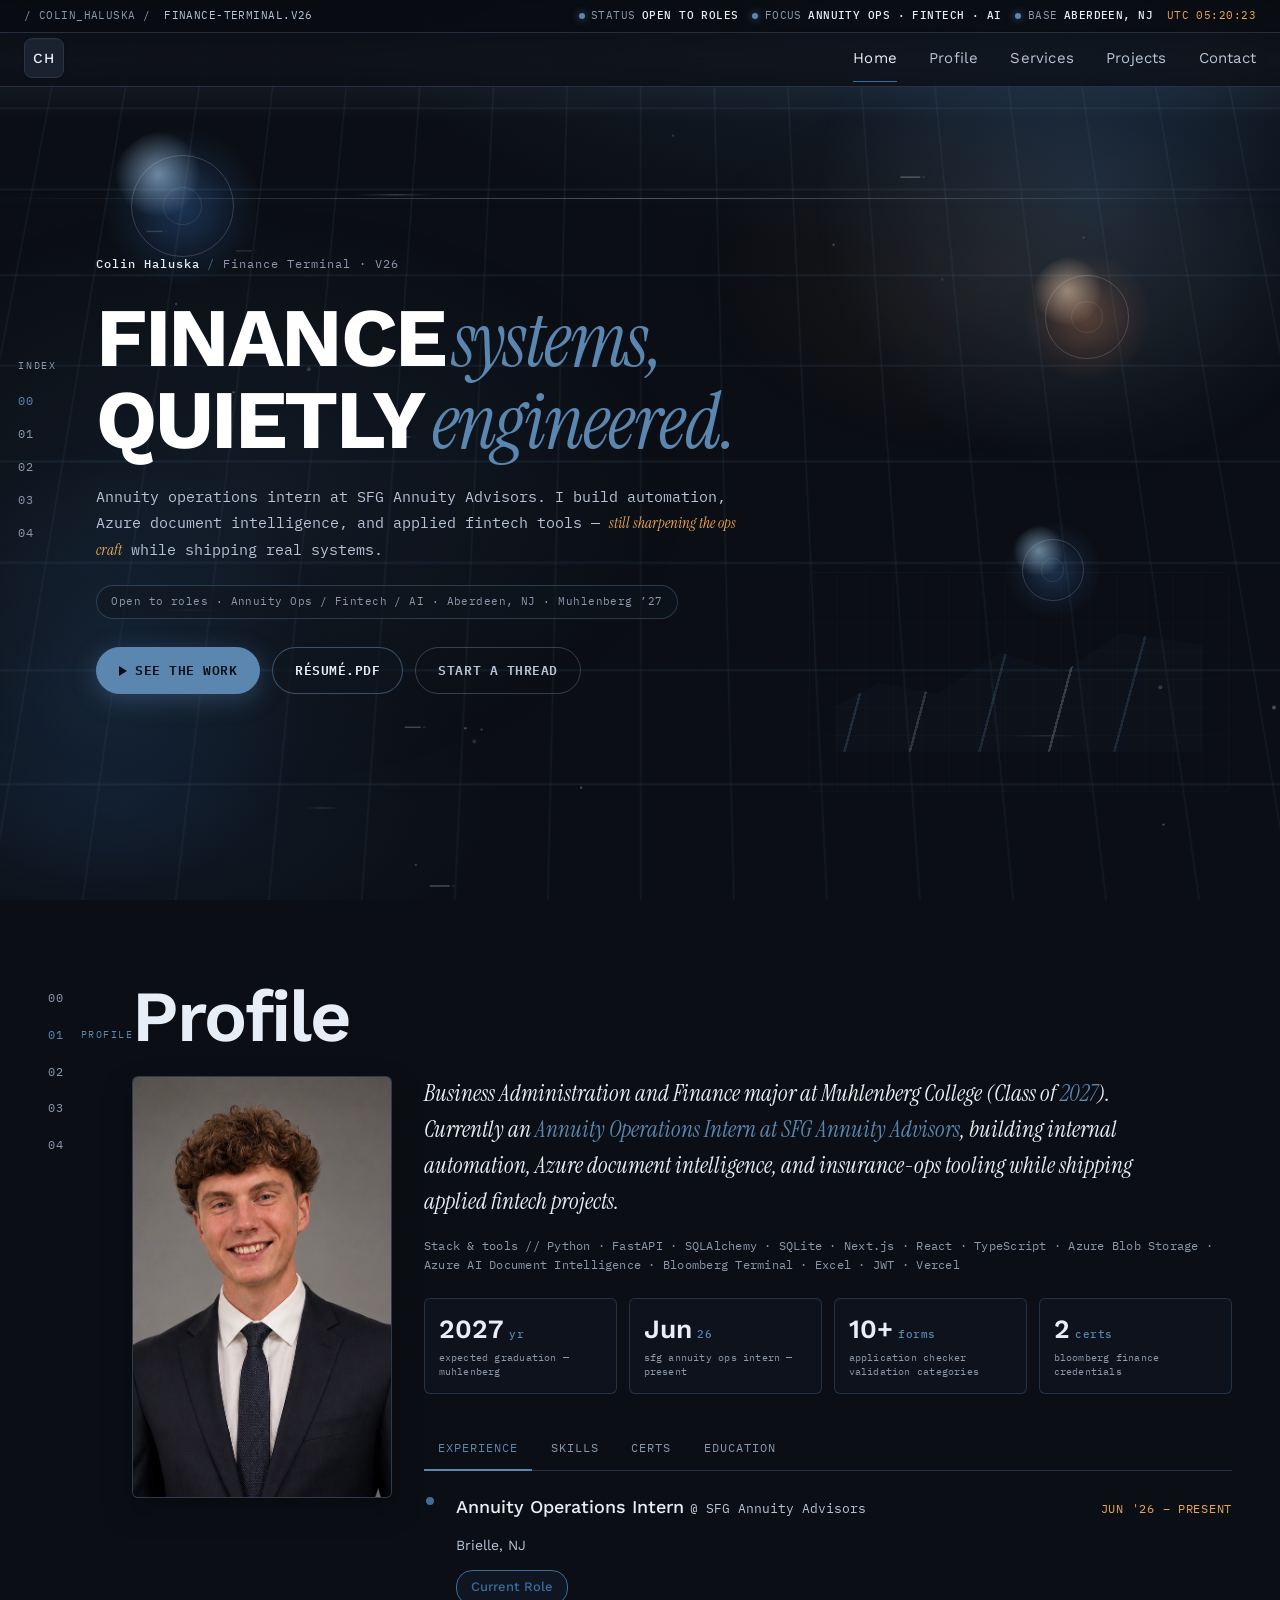
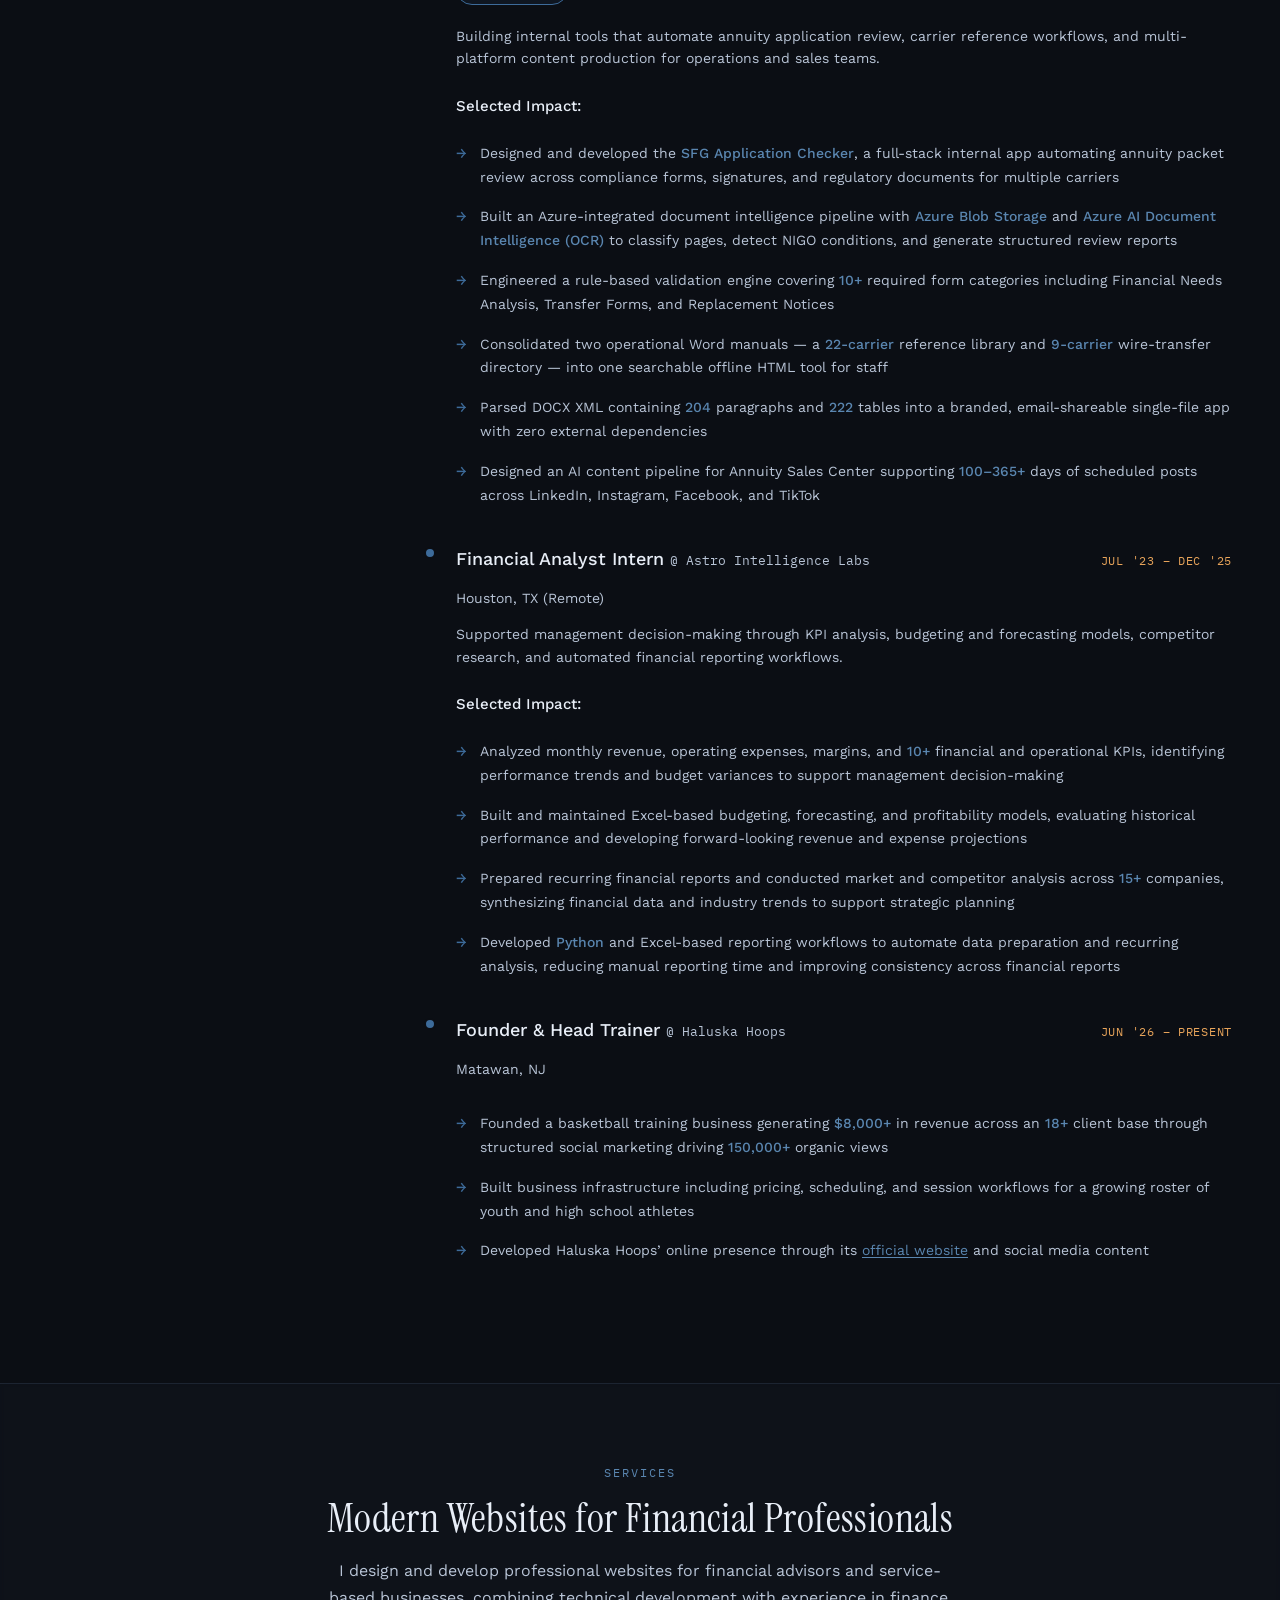
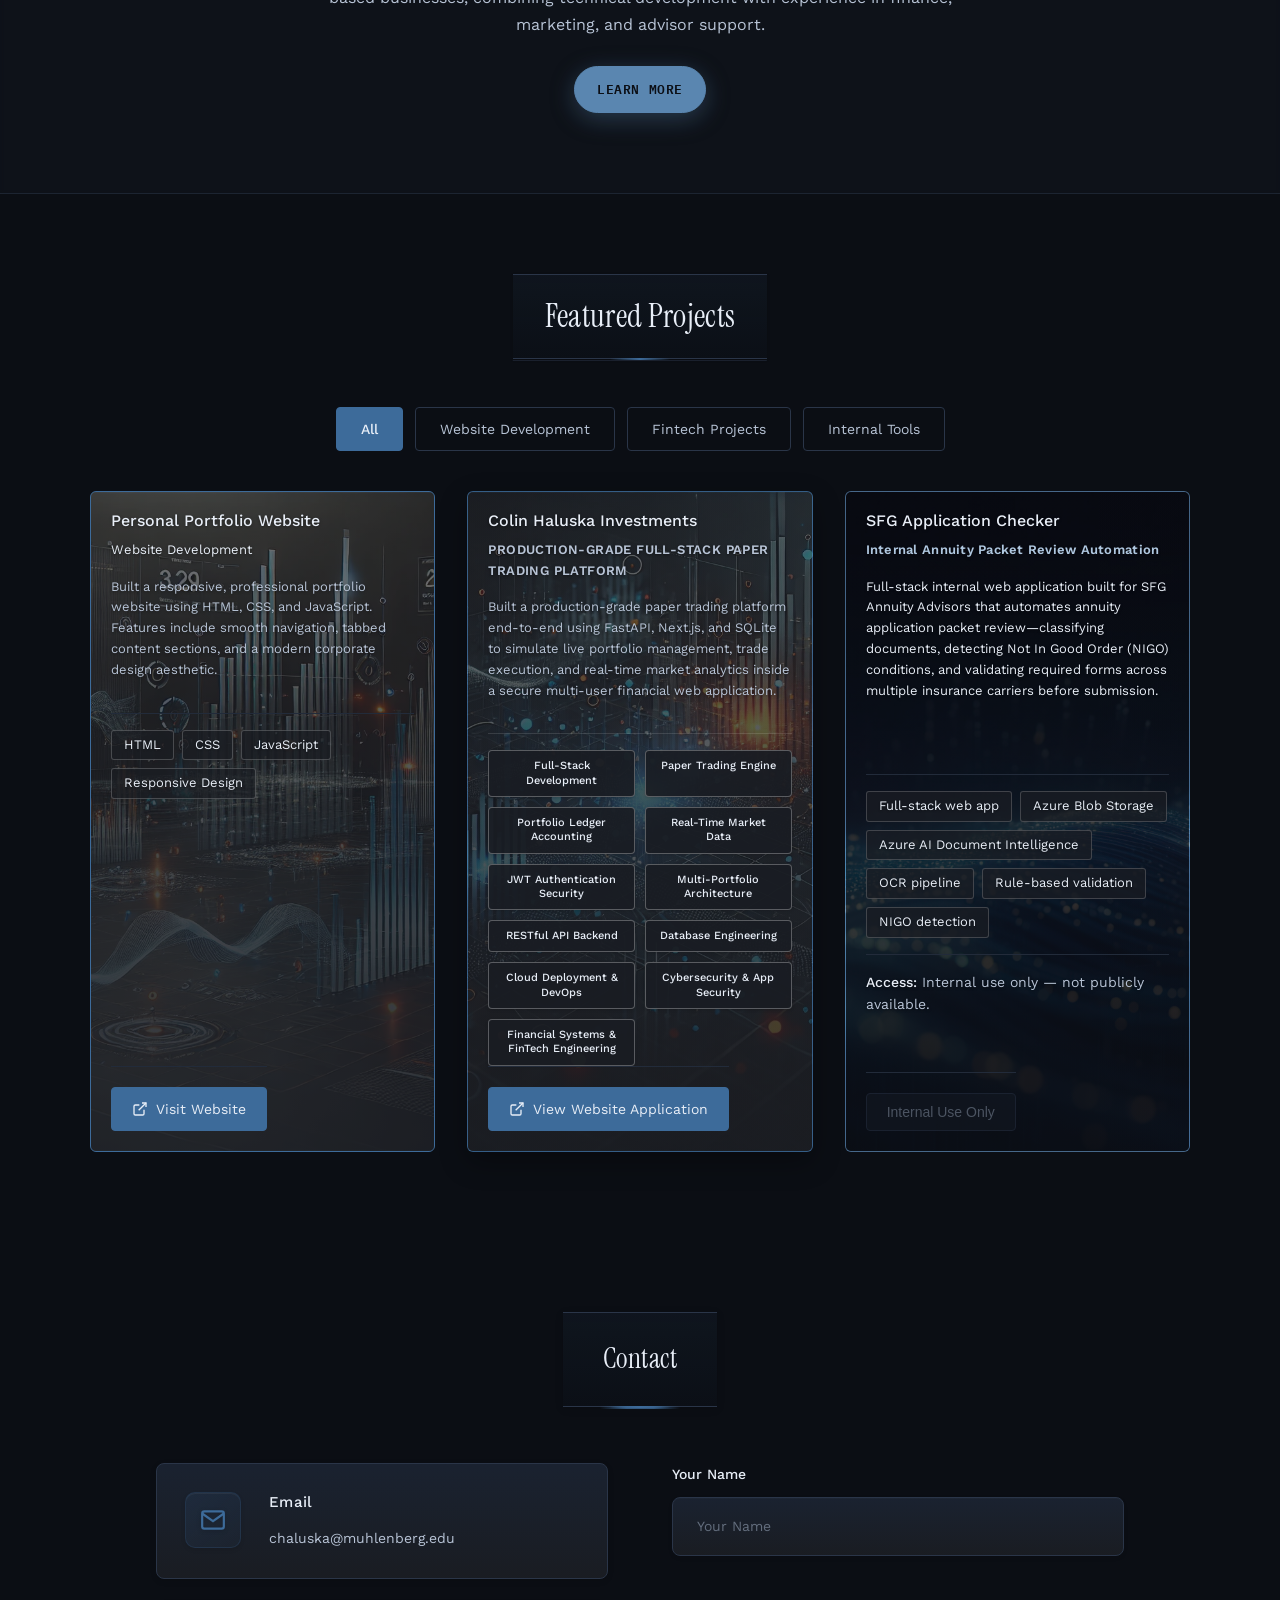
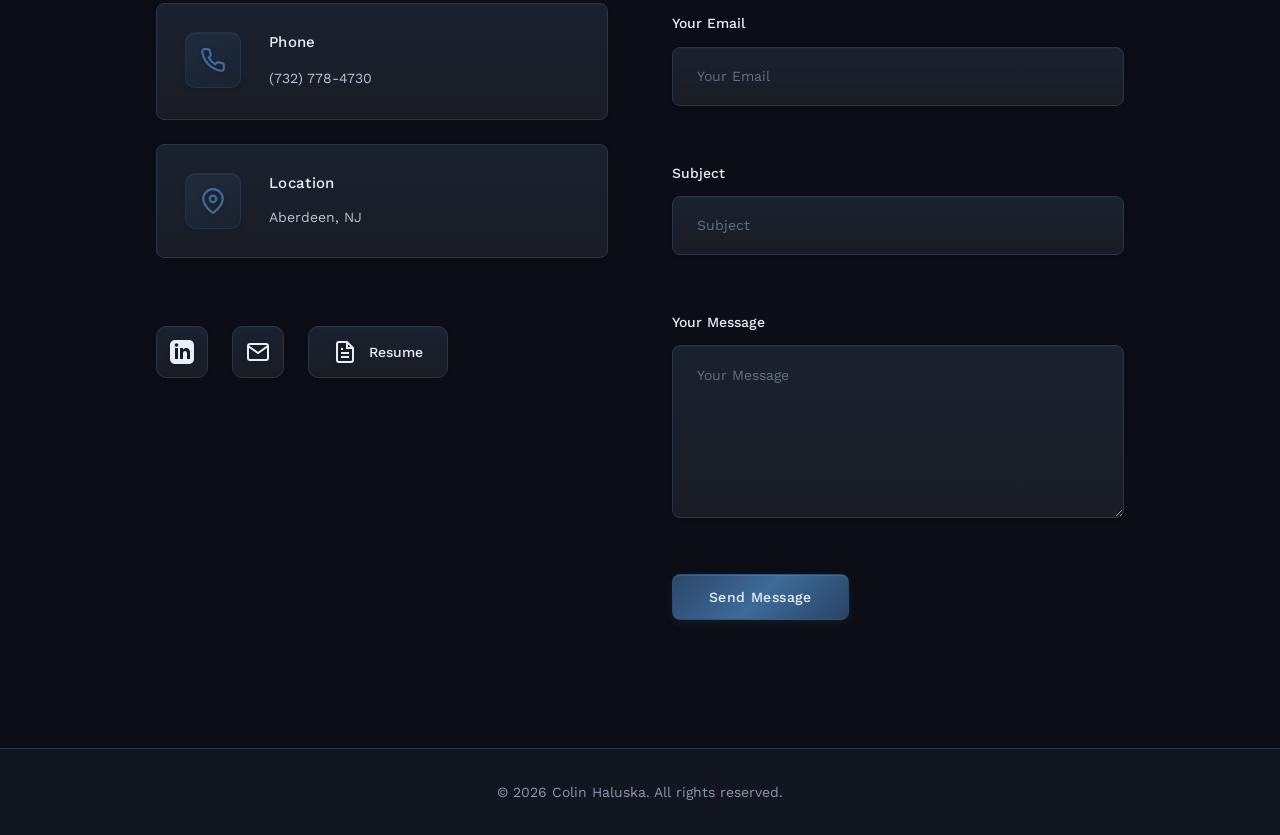
==== index.html @ e0e667fc "Improve services page performance while keeping the terminal aesthetic. Remove benefits autoplay, cu" ====
<!DOCTYPE html>
<html lang="en">
<head>
    <meta charset="UTF-8">
    <meta name="viewport" content="width=device-width, initial-scale=1.0">
    <title>Colin | Finance & Business Professional</title>
    <link rel="icon" type="image/svg+xml" href="favicon.svg">
    <link rel="alternate icon" href="favicon.ico">
    <link rel="stylesheet" href="styles.css">
    <link rel="preconnect" href="https://fonts.googleapis.com">
    <link rel="preconnect" href="https://fonts.gstatic.com" crossorigin>
    <link href="https://fonts.googleapis.com/css2?family=IBM+Plex+Mono:wght@400;500;600&family=Instrument+Serif:ital@0;1&family=Work+Sans:wght@300;400;500;600;700&display=swap" rel="stylesheet">
</head>
<body>
    <!-- Skip to main content link for accessibility -->
    <a href="#home" class="skip-link">Skip to main content</a>

    <!-- Ambient finance-terminal background -->
    <div id="ambient-bg" class="ambient-bg" aria-hidden="true">
        <div class="ambient-grid"></div>
        <div class="ambient-glow ambient-glow-a"></div>
        <div class="ambient-glow ambient-glow-b"></div>
        <div class="ambient-glow ambient-glow-c"></div>
        <div class="ambient-orb ambient-orb-blue-1"></div>
        <div class="ambient-orb ambient-orb-blue-2"></div>
        <div class="ambient-orb ambient-orb-blue-3"></div>
        <div class="ambient-orb ambient-orb-orange-1"></div>
        <div class="ambient-orb ambient-orb-orange-2"></div>
        <div class="ambient-orb ambient-orb-orange-3"></div>
        <div class="ambient-scan"></div>
        <div class="ambient-stream ambient-stream-1"></div>
        <div class="ambient-stream ambient-stream-2"></div>
        <div class="ambient-stream ambient-stream-3"></div>
        <div class="ambient-chart"></div>
        <canvas id="ambient-canvas" class="ambient-canvas"></canvas>
    </div>

    <!-- System status bar -->
    <div class="status-bar" aria-label="Profile status">
        <div class="status-bar-inner">
            <div class="status-left">
                <span>/ COLIN_HALUSKA /</span>
                <span class="status-muted">FINANCE-TERMINAL.V26</span>
            </div>
            <div class="status-right">
                <span class="status-item"><i class="status-dot"></i>STATUS <strong>OPEN TO ROLES</strong></span>
                <span class="status-item"><i class="status-dot"></i>FOCUS <strong>ANNUITY OPS · FINTECH · AI</strong></span>
                <span class="status-item"><i class="status-dot"></i>BASE <strong>ABERDEEN, NJ</strong></span>
                <span class="status-item status-clock" id="status-clock">UTC --:--:--</span>
            </div>
        </div>
    </div>

    <!-- Navigation -->
    <nav class="navbar" id="navbar" role="navigation" aria-label="Main navigation">
        <div class="nav-container">
            <div class="nav-logo">
                <a href="#home" class="logo-link" aria-label="Colin Haluska - Home">
                    <div class="logo-square">
                        <span class="logo-monogram">CH</span>
                    </div>
                </a>
            </div>
            <ul class="nav-menu" id="nav-menu" role="menubar">
                <li class="nav-item" role="none">
                    <a href="#home" class="nav-link" role="menuitem">Home</a>
                </li>
                <li class="nav-item" role="none">
                    <a href="#about" class="nav-link" role="menuitem">Profile</a>
                </li>
                <li class="nav-item" role="none">
                    <a href="services/" class="nav-link" role="menuitem">Services</a>
                </li>
                <li class="nav-item" role="none">
                    <a href="#projects" class="nav-link" role="menuitem">Projects</a>
                </li>
                <li class="nav-item" role="none">
                    <a href="#contact" class="nav-link" role="menuitem">Contact</a>
                </li>
            </ul>
            <button class="nav-toggle" id="nav-toggle" aria-label="Toggle navigation menu" aria-expanded="false" aria-controls="nav-menu">
                <span class="bar"></span>
                <span class="bar"></span>
                <span class="bar"></span>
            </button>
        </div>
    </nav>

    <!-- Hero Section -->
    <section id="home" class="hero">
        <aside class="hero-rail" aria-label="Page index">
            <span class="hero-rail-label">INDEX</span>
            <a href="#home" class="hero-rail-item active"><span>00</span></a>
            <a href="#about" class="hero-rail-item"><span>01</span></a>
            <a href="#services" class="hero-rail-item"><span>02</span></a>
            <a href="#projects" class="hero-rail-item"><span>03</span></a>
            <a href="#contact" class="hero-rail-item"><span>04</span></a>
        </aside>

        <div class="hero-container">
            <div class="hero-content hero-intro">
                <p class="hero-kicker">
                    <span class="hero-kicker-name">Colin Haluska</span>
                    <span class="hero-kicker-sep">/</span>
                    <span>Finance Terminal · V26</span>
                </p>

                <h1 class="hero-headline">
                    <span class="hero-line"><span class="hero-strong">FINANCE</span> <em>systems,</em></span>
                    <span class="hero-line"><span class="hero-strong">QUIETLY</span> <em>engineered.</em></span>
                </h1>

                <p class="hero-bio">
                    Annuity operations intern at SFG Annuity Advisors. I build automation, Azure document intelligence, and applied fintech tools —
                    <em>still sharpening the ops craft</em> while shipping real systems.
                </p>

                <p class="hero-pill">
                    Open to roles · Annuity Ops / Fintech / AI · Aberdeen, NJ · Muhlenberg ’27
                </p>

                <div class="hero-buttons">
                    <a href="#projects" class="cta-button cta-primary">
                        <span class="cta-play" aria-hidden="true"></span>
                        See the Work
                    </a>
                    <a href="assets/Colin-Haluska-Resume-August-2026.pdf" target="_blank" rel="noopener noreferrer" class="cta-button cta-secondary">Résumé.pdf</a>
                    <a href="#contact" class="cta-button cta-ghost">Start a Thread</a>
                </div>
            </div>
        </div>
    </section>

    <!-- Profile / About Section -->
    <section id="about" class="section profile-section">
        <div class="container profile-shell">
            <aside class="profile-rail" aria-label="Section index">
                <a href="#home" class="rail-item" data-rail="00"><span>00</span></a>
                <a href="#about" class="rail-item active" data-rail="01"><span>01</span><em>PROFILE</em></a>
                <a href="#services" class="rail-item" data-rail="02"><span>02</span></a>
                <a href="#projects" class="rail-item" data-rail="03"><span>03</span></a>
                <a href="#contact" class="rail-item" data-rail="04"><span>04</span></a>
            </aside>

            <div class="profile-main">
                <header class="profile-header">
                    <h2 class="profile-title">Profile</h2>
                </header>

                <div class="profile-layout">
                    <div class="profile-media">
                        <figure class="profile-portrait">
                            <img src="assets/profile-headshot.png" alt="Colin Haluska professional headshot">
                        </figure>
                    </div>

                    <div class="profile-body">
                        <p class="profile-lede">
                            Business Administration and Finance major at Muhlenberg College (Class of <span class="accent">2027</span>). Currently an <span class="accent">Annuity Operations Intern at SFG Annuity Advisors</span>, building internal automation, Azure document intelligence, and insurance-ops tooling while shipping applied fintech projects.
                        </p>
                        <p class="profile-tech">
                            Stack &amp; tools // Python · FastAPI · SQLAlchemy · SQLite · Next.js · React · TypeScript · Azure Blob Storage · Azure AI Document Intelligence · Bloomberg Terminal · Excel · JWT · Vercel
                        </p>

                        <div class="profile-stats" aria-label="Key profile metrics">
                            <div class="stat-card">
                                <div class="stat-value">2027<span class="stat-unit">yr</span></div>
                                <div class="stat-label">expected graduation — muhlenberg</div>
                            </div>
                            <div class="stat-card">
                                <div class="stat-value">Jun<span class="stat-unit">26</span></div>
                                <div class="stat-label">sfg annuity ops intern — present</div>
                            </div>
                            <div class="stat-card">
                                <div class="stat-value">10+<span class="stat-unit">forms</span></div>
                                <div class="stat-label">application checker validation categories</div>
                            </div>
                            <div class="stat-card">
                                <div class="stat-value">2<span class="stat-unit">certs</span></div>
                                <div class="stat-label">bloomberg finance credentials</div>
                            </div>
                        </div>

                        <div class="about-tabs profile-tabs">
                            <div class="tab-buttons" role="tablist" aria-label="Profile detail tabs">
                                <button class="tab-button active" data-tab="experience" role="tab" aria-selected="true" aria-controls="tab-experience" id="tab-button-experience">Experience</button>
                                <button class="tab-button" data-tab="skills" role="tab" aria-selected="false" aria-controls="tab-skills" id="tab-button-skills">Skills</button>
                                <button class="tab-button" data-tab="certifications" role="tab" aria-selected="false" aria-controls="tab-certifications" id="tab-button-certifications">Certs</button>
                                <button class="tab-button" data-tab="education" role="tab" aria-selected="false" aria-controls="tab-education" id="tab-button-education">Education</button>
                            </div>
                            <div class="tab-content">
                                <div class="tab-pane active" id="tab-experience" role="tabpanel" aria-labelledby="tab-button-experience">
                                    <div class="experience-timeline">
                                        <div class="experience-item">
                                            <div class="experience-marker">
                                                <div class="experience-circle"></div>
                                                <div class="experience-line"></div>
                                            </div>
                                            <div class="experience-content">
                                                <div class="experience-heading-row">
                                                    <h3 class="experience-title">Annuity Operations Intern <span class="experience-at">@ SFG Annuity Advisors</span></h3>
                                                    <span class="experience-when">JUN '26 – PRESENT</span>
                                                </div>
                                                <p class="experience-company">Brielle, NJ</p>
                                                <div class="experience-date-badge">Current Role</div>
                                                <p class="experience-description">
                                                    Building internal tools that automate annuity application review, carrier reference workflows, and multi-platform content production for operations and sales teams.
                                                </p>
                                                <div class="experience-role-focus">
                                                    <h4>Selected Impact:</h4>
                                                    <ul class="experience-list">
                                                        <li>Designed and developed the <span class="accent">SFG Application Checker</span>, a full-stack internal app automating annuity packet review across compliance forms, signatures, and regulatory documents for multiple carriers</li>
                                                        <li>Built an Azure-integrated document intelligence pipeline with <span class="accent">Azure Blob Storage</span> and <span class="accent">Azure AI Document Intelligence (OCR)</span> to classify pages, detect NIGO conditions, and generate structured review reports</li>
                                                        <li>Engineered a rule-based validation engine covering <span class="accent">10+</span> required form categories including Financial Needs Analysis, Transfer Forms, and Replacement Notices</li>
                                                        <li>Consolidated two operational Word manuals — a <span class="accent">22-carrier</span> reference library and <span class="accent">9-carrier</span> wire-transfer directory — into one searchable offline HTML tool for staff</li>
                                                        <li>Parsed DOCX XML containing <span class="accent">204</span> paragraphs and <span class="accent">222</span> tables into a branded, email-shareable single-file app with zero external dependencies</li>
                                                        <li>Designed an AI content pipeline for Annuity Sales Center supporting <span class="accent">100–365+</span> days of scheduled posts across LinkedIn, Instagram, Facebook, and TikTok</li>
                                                    </ul>
                                                </div>
                                            </div>
                                        </div>

                                        <div class="experience-item">
                                            <div class="experience-marker">
                                                <div class="experience-circle"></div>
                                                <div class="experience-line"></div>
                                            </div>
                                            <div class="experience-content">
                                                <div class="experience-heading-row">
                                                    <h3 class="experience-title">Financial Analyst Intern <span class="experience-at">@ Astro Intelligence Labs</span></h3>
                                                    <span class="experience-when">JUL '23 – DEC '25</span>
                                                </div>
                                                <p class="experience-company">Houston, TX (Remote)</p>
                                                <p class="experience-description">
                                                    Supported management decision-making through KPI analysis, budgeting and forecasting models, competitor research, and automated financial reporting workflows.
                                                </p>
                                                <div class="experience-role-focus">
                                                    <h4>Selected Impact:</h4>
                                                    <ul class="experience-list">
                                                        <li>Analyzed monthly revenue, operating expenses, margins, and <span class="accent">10+</span> financial and operational KPIs, identifying performance trends and budget variances to support management decision-making</li>
                                                        <li>Built and maintained Excel-based budgeting, forecasting, and profitability models, evaluating historical performance and developing forward-looking revenue and expense projections</li>
                                                        <li>Prepared recurring financial reports and conducted market and competitor analysis across <span class="accent">15+</span> companies, synthesizing financial data and industry trends to support strategic planning</li>
                                                        <li>Developed <span class="accent">Python</span> and Excel-based reporting workflows to automate data preparation and recurring analysis, reducing manual reporting time and improving consistency across financial reports</li>
                                                    </ul>
                                                </div>
                                            </div>
                                        </div>

                                        <div class="experience-item">
                                            <div class="experience-marker">
                                                <div class="experience-circle"></div>
                                                <div class="experience-line"></div>
                                            </div>
                                            <div class="experience-content">
                                                <div class="experience-heading-row">
                                                    <h3 class="experience-title">Founder &amp; Head Trainer <span class="experience-at">@ Haluska Hoops</span></h3>
                                                    <span class="experience-when">JUN '26 – PRESENT</span>
                                                </div>
                                                <p class="experience-company">Matawan, NJ</p>
                                                <div class="experience-role-focus">
                                                    <ul class="experience-list">
                                                        <li>Founded a basketball training business generating <span class="accent">$8,000+</span> in revenue across an <span class="accent">18+</span> client base through structured social marketing driving <span class="accent">150,000+</span> organic views</li>
                                                        <li>Built business infrastructure including pricing, scheduling, and session workflows for a growing roster of youth and high school athletes</li>
                                                        <li>Developed Haluska Hoops’ online presence through its <a href="https://haluska-hoops.vercel.app/" target="_blank" rel="noopener noreferrer" aria-label="Haluska Hoops official website (opens in a new tab)">official website</a> and social media content</li>
                                                    </ul>
                                                </div>
                                            </div>
                                        </div>
                                    </div>
                                </div>
                                <div class="tab-pane" id="tab-skills" role="tabpanel" aria-labelledby="tab-button-skills">
                                    <div class="skills-grid">
                                        <div class="skill-category">
                                            <h4>Financial</h4>
                                            <p>Bloomberg Terminal, Portfolio Analysis, Equity Research, Financial Markets, Annuity Operations, Insurance Technology</p>
                                        </div>
                                        <div class="skill-category">
                                            <h4>Technical</h4>
                                            <p>Python, FastAPI, SQLAlchemy, SQLite, Next.js, React, TypeScript, HTML/CSS/JS, REST APIs, JWT, Azure Blob Storage, Azure AI Document Intelligence, Vercel, GitHub</p>
                                        </div>
                                        <div class="skill-category">
                                            <h4>Business / Analytical</h4>
                                            <p>Microsoft Excel, Data Analysis, Stakeholder Management, Operations Planning, Project Management, Marketing Operations, Content Strategy</p>
                                        </div>
                                        <div class="skill-category">
                                            <h4>AI &amp; Automation</h4>
                                            <p>Prompt Engineering, AI Workflow Design, Claude, ChatGPT, Cursor AI, Buffer</p>
                                        </div>
                                    </div>
                                </div>
                                <div class="tab-pane" id="tab-certifications" role="tabpanel" aria-labelledby="tab-button-certifications">
                                    <div class="certifications-grid">
                                        <div class="certification-card">
                                            <div class="cert-logo bloomberg-logo">
                                                <span class="bloomberg-b">B</span>
                                            </div>
                                            <h3 class="cert-name">Bloomberg Finance Fundamentals</h3>
                                            <p class="cert-issuer">Bloomberg</p>
                                            <p class="cert-date">Issued Dec 2024</p>
                                            <p class="cert-id">Credential ID: q4tVzU1zVcahAK8TYicGfvEm</p>
                                            <div class="cert-skills">
                                                <span>Portfolio Management</span>
                                                <span>Stock Exchange</span>
                                                <span>Financial Analysis</span>
                                            </div>
                                        </div>
                                        <div class="certification-card">
                                            <div class="cert-logo bloomberg-logo">
                                                <span class="bloomberg-b">B</span>
                                            </div>
                                            <h3 class="cert-name">Bloomberg Market Concepts</h3>
                                            <p class="cert-issuer">Bloomberg</p>
                                            <p class="cert-date">Issued Dec 2024</p>
                                            <p class="cert-id">Credential ID: 1UFW2xK2YmkE1ca3EGpJBkPB</p>
                                            <div class="cert-skills">
                                                <span>Market Concepts</span>
                                                <span>Financial Markets</span>
                                                <span>Investment Analysis</span>
                                            </div>
                                        </div>
                                    </div>
                                </div>
                                <div class="tab-pane" id="tab-education" role="tabpanel" aria-labelledby="tab-button-education">
                                    <div class="education-timeline">
                                        <div class="education-item">
                                            <div class="education-marker">
                                                <div class="education-circle"></div>
                                                <div class="education-line"></div>
                                            </div>
                                            <div class="education-content">
                                                <h3 class="education-school">Muhlenberg College</h3>
                                                <p class="education-dates">Allentown, PA · Class of 2027</p>
                                                <p class="education-degree">Majors: Business Administration and Finance</p>
                                                <p class="education-degree">GPA: Business 3.444 · Finance 3.222</p>
                                                <div class="coursework-section">
                                                    <h4>Leadership &amp; Activities</h4>
                                                    <div class="coursework-category">
                                                        <h5>Leadership</h5>
                                                        <ul class="course-list">
                                                            <li>Alpha Tau Omega — Head of Philanthropy (Spring 2026 – Present)</li>
                                                            <li>Muhlenberg College Intramural Basketball — Commissioner (Feb 2026 – Present); 160+ participants, 60+ games, secured referee funding, launched league Instagram</li>
                                                            <li>Investment Society — Member Analyst (Oct 2023 – Present); equity analysis for a student-managed $1M fund</li>
                                                        </ul>
                                                    </div>
                                                    <div class="coursework-category">
                                                        <h5>Selected Coursework</h5>
                                                        <ul class="course-list">
                                                            <li>Corporate Finance (FIN 237)</li>
                                                            <li>Math for Financial Analysis (FIN 311)</li>
                                                            <li>Money, Banking, and Financial Markets (FIN 330)</li>
                                                            <li>AI in Business: Applications &amp; Strategy (BUS 288)</li>
                                                            <li>Project Management Theory &amp; Practice (BUS 385)</li>
                                                            <li>Statistical Analysis (MTH 119)</li>
                                                        </ul>
                                                    </div>
                                                </div>
                                            </div>
                                        </div>
                                    </div>
                                </div>
                            </div>
                        </div>
                    </div>
                </div>
            </div>
        </div>
    </section>

    <!-- Services Preview Section -->
    <section id="services" class="section services-section services-preview section-alt">
        <div class="container">
            <header class="services-header">
                <p class="services-eyebrow">SERVICES</p>
                <h2 class="services-headline">Modern Websites for Financial Professionals</h2>
                <p class="services-intro">
                    I design and develop professional websites for financial advisors and service-based businesses, combining technical development with experience in finance, marketing, and advisor support.
                </p>
            </header>
            <div class="services-preview-cta">
                <a href="services/" class="cta-button cta-primary" aria-label="Learn more about website development services">Learn More</a>
            </div>
        </div>
    </section>

    <!-- Projects Section -->
    <section id="projects" class="section">
        <div class="container">
            <h2 class="section-title">Featured Projects</h2>
            <div class="projects-tabs">
                <div class="project-tab-buttons" role="tablist" aria-label="Project category tabs">
                    <button class="project-tab-button active" data-project-tab="all" role="tab" aria-selected="true" aria-controls="project-tab-all" id="project-tab-button-all">All</button>
                    <button class="project-tab-button" data-project-tab="website" role="tab" aria-selected="false" aria-controls="project-tab-website" id="project-tab-button-website">Website Development</button>
                    <button class="project-tab-button" data-project-tab="fintech" role="tab" aria-selected="false" aria-controls="project-tab-fintech" id="project-tab-button-fintech">Fintech Projects</button>
                    <button class="project-tab-button" data-project-tab="internal" role="tab" aria-selected="false" aria-controls="project-tab-internal" id="project-tab-button-internal">Internal Tools</button>
                </div>
                <div class="projects-content">
                    <div class="project-tab-pane active" id="project-tab-all" role="tabpanel" aria-labelledby="project-tab-button-all">
                        <div class="projects-grid">
                            <div class="project-card portfolio-website-card" data-category="website">
                                <h3>Personal Portfolio Website</h3>
                                <p class="project-context">Website Development</p>
                                <p>Built a responsive, professional portfolio website using HTML, CSS, and JavaScript. Features include smooth navigation, tabbed content sections, and a modern corporate design aesthetic.</p>
                                <div class="project-tools">
                                    <span>HTML</span>
                                    <span>CSS</span>
                                    <span>JavaScript</span>
                                    <span>Responsive Design</span>
                                </div>
                                <div class="project-actions">
                                    <a href="https://chaluska4.github.io" target="_blank" rel="noopener noreferrer" class="project-link-button">
                                        <svg width="16" height="16" viewBox="0 0 24 24" fill="none" stroke="currentColor" stroke-width="2">
                                            <path d="M18 13v6a2 2 0 0 1-2 2H5a2 2 0 0 1-2-2V8a2 2 0 0 1 2-2h6"></path>
                                            <polyline points="15 3 21 3 21 9"></polyline>
                                            <line x1="10" y1="14" x2="21" y2="3"></line>
                                        </svg>
                                        <span>Visit Website</span>
                                    </a>
                                </div>
                            </div>
                            <div class="project-card portfolio-tracker-card chi-investments-card" data-category="fintech">
                                <h3>Colin Haluska Investments</h3>
                                <p class="project-subtitle">Production-Grade Full-Stack Paper Trading Platform</p>
                                <p class="project-summary">Built a production-grade paper trading platform end-to-end using FastAPI, Next.js, and SQLite to simulate live portfolio management, trade execution, and real-time market analytics inside a secure multi-user financial web application.</p>
                                <div class="project-competencies">
                                    <span>Full-Stack Development</span>
                                    <span>Paper Trading Engine</span>
                                    <span>Portfolio Ledger Accounting</span>
                                    <span>Real-Time Market Data</span>
                                    <span>JWT Authentication Security</span>
                                    <span>Multi-Portfolio Architecture</span>
                                    <span>RESTful API Backend</span>
                                    <span>Database Engineering</span>
                                    <span>Cloud Deployment & DevOps</span>
                                    <span>Cybersecurity & App Security</span>
                                    <span>Financial Systems & FinTech Engineering</span>
                                </div>
                                <div class="project-actions">
                                    <a href="https://www.colinhaluskainvestments.com/" target="_blank" rel="noopener noreferrer" class="project-link-button">
                                        <svg width="16" height="16" viewBox="0 0 24 24" fill="none" stroke="currentColor" stroke-width="2">
                                            <path d="M18 13v6a2 2 0 0 1-2 2H5a2 2 0 0 1-2-2V8a2 2 0 0 1 2-2h6"></path>
                                            <polyline points="15 3 21 3 21 9"></polyline>
                                            <line x1="10" y1="14" x2="21" y2="3"></line>
                                        </svg>
                                        <span>View Website Application</span>
                                    </a>
                                </div>
                            </div>
                            <div class="project-card sfg-checker-card" data-category="internal">
                                <h3>SFG Application Checker</h3>
                                <p class="project-subtitle">Internal Annuity Packet Review Automation</p>
                                <p class="project-summary">Full-stack internal web application built for SFG Annuity Advisors that automates annuity application packet review—classifying documents, detecting Not In Good Order (NIGO) conditions, and validating required forms across multiple insurance carriers before submission.</p>
                                <div class="project-tools">
                                    <span>Full-stack web app</span>
                                    <span>Azure Blob Storage</span>
                                    <span>Azure AI Document Intelligence</span>
                                    <span>OCR pipeline</span>
                                    <span>Rule-based validation</span>
                                    <span>NIGO detection</span>
                                </div>
                                <div class="project-outcome">
                                    <strong>Access:</strong> Internal use only — not publicly available.
                                </div>
                                <div class="project-actions">
                                    <button class="project-link-button" disabled>
                                        <span>Internal Use Only</span>
                                    </button>
                                </div>
                            </div>
                        </div>
                    </div>
                    <div class="project-tab-pane" id="project-tab-website" role="tabpanel" aria-labelledby="project-tab-button-website">
                        <div class="projects-grid">
                            <div class="project-card portfolio-website-card" data-category="website">
                                <h3>Personal Portfolio Website</h3>
                                <p class="project-context">Website Development</p>
                                <p>Built a responsive, professional portfolio website using HTML, CSS, and JavaScript. Features include smooth navigation, tabbed content sections, and a modern corporate design aesthetic.</p>
                                <div class="project-tools">
                                    <span>HTML</span>
                                    <span>CSS</span>
                                    <span>JavaScript</span>
                                    <span>Responsive Design</span>
                                </div>
                                <div class="project-actions">
                                    <a href="https://chaluska4.github.io" target="_blank" rel="noopener noreferrer" class="project-link-button">
                                        <svg width="16" height="16" viewBox="0 0 24 24" fill="none" stroke="currentColor" stroke-width="2">
                                            <path d="M18 13v6a2 2 0 0 1-2 2H5a2 2 0 0 1-2-2V8a2 2 0 0 1 2-2h6"></path>
                                            <polyline points="15 3 21 3 21 9"></polyline>
                                            <line x1="10" y1="14" x2="21" y2="3"></line>
                                        </svg>
                                        <span>Visit Website</span>
                                    </a>
                                </div>
                            </div>
                        </div>
                    </div>
                    <div class="project-tab-pane" id="project-tab-fintech" role="tabpanel" aria-labelledby="project-tab-button-fintech">
                        <div class="projects-grid">
                            <div class="project-card portfolio-tracker-card chi-investments-card" data-category="fintech">
                                <h3>Colin Haluska Investments</h3>
                                <p class="project-subtitle">Production-Grade Full-Stack Paper Trading Platform</p>
                                <p class="project-summary">Built a production-grade paper trading platform end-to-end using FastAPI, Next.js, and SQLite to simulate live portfolio management, trade execution, and real-time market analytics inside a secure multi-user financial web application.</p>
                                <div class="project-competencies">
                                    <span>Full-Stack Development</span>
                                    <span>Paper Trading Engine</span>
                                    <span>Portfolio Ledger Accounting</span>
                                    <span>Real-Time Market Data</span>
                                    <span>JWT Authentication Security</span>
                                    <span>Multi-Portfolio Architecture</span>
                                    <span>RESTful API Backend</span>
                                    <span>Database Engineering</span>
                                    <span>Cloud Deployment & DevOps</span>
                                    <span>Cybersecurity & App Security</span>
                                    <span>Financial Systems & FinTech Engineering</span>
                                </div>
                                <div class="project-actions">
                                    <a href="https://www.colinhaluskainvestments.com/" target="_blank" rel="noopener noreferrer" class="project-link-button">
                                        <svg width="16" height="16" viewBox="0 0 24 24" fill="none" stroke="currentColor" stroke-width="2">
                                            <path d="M18 13v6a2 2 0 0 1-2 2H5a2 2 0 0 1-2-2V8a2 2 0 0 1 2-2h6"></path>
                                            <polyline points="15 3 21 3 21 9"></polyline>
                                            <line x1="10" y1="14" x2="21" y2="3"></line>
                                        </svg>
                                        <span>View Website Application</span>
                                    </a>
                                </div>
                            </div>
                        </div>
                    </div>
                    <div class="project-tab-pane" id="project-tab-internal" role="tabpanel" aria-labelledby="project-tab-button-internal">
                        <div class="projects-grid">
                            <div class="project-card sfg-checker-card" data-category="internal">
                                <h3>SFG Application Checker</h3>
                                <p class="project-subtitle">Internal Annuity Packet Review Automation</p>
                                <p class="project-summary">Full-stack internal web application built for SFG Annuity Advisors that automates annuity application packet review—classifying documents, detecting Not In Good Order (NIGO) conditions, and validating required forms across multiple insurance carriers before submission.</p>
                                <div class="project-tools">
                                    <span>Full-stack web app</span>
                                    <span>Azure Blob Storage</span>
                                    <span>Azure AI Document Intelligence</span>
                                    <span>OCR pipeline</span>
                                    <span>Rule-based validation</span>
                                    <span>NIGO detection</span>
                                </div>
                                <div class="project-outcome">
                                    <strong>Access:</strong> Internal use only — not publicly available.
                                </div>
                                <div class="project-actions">
                                    <button class="project-link-button" disabled>
                                        <span>Internal Use Only</span>
                                    </button>
                                </div>
                            </div>
                        </div>
                    </div>
                </div>
            </div>
        </div>
    </section>

    <!-- Contact Section -->
    <section id="contact" class="section">
        <div class="container">
            <h2 class="section-title">Contact</h2>
            <div class="contact-content-wrapper">
                <div class="contact-info-column">
                    <div class="contact-info-card">
                        <div class="contact-icon">
                            <svg width="24" height="24" viewBox="0 0 24 24" fill="none" stroke="currentColor" stroke-width="2">
                                <path d="M4 4h16c1.1 0 2 .9 2 2v12c0 1.1-.9 2-2 2H4c-1.1 0-2-.9-2-2V6c0-1.1.9-2 2-2z"></path>
                                <polyline points="22,6 12,13 2,6"></polyline>
                            </svg>
                        </div>
                        <div class="contact-card-content">
                            <h4>Email</h4>
                            <a href="mailto:chaluska@muhlenberg.edu">chaluska@muhlenberg.edu</a>
                        </div>
                    </div>
                    <div class="contact-info-card">
                        <div class="contact-icon">
                            <svg width="24" height="24" viewBox="0 0 24 24" fill="none" stroke="currentColor" stroke-width="2">
                                <path d="M22 16.92v3a2 2 0 0 1-2.18 2 19.79 19.79 0 0 1-8.63-3.07 19.5 19.5 0 0 1-6-6 19.79 19.79 0 0 1-3.07-8.67A2 2 0 0 1 4.11 2h3a2 2 0 0 1 2 1.72 12.84 12.84 0 0 0 .7 2.81 2 2 0 0 1-.45 2.11L8.09 9.91a16 16 0 0 0 6 6l1.27-1.27a2 2 0 0 1 2.11-.45 12.84 12.84 0 0 0 2.81.7A2 2 0 0 1 22 16.92z"></path>
                            </svg>
                        </div>
                        <div class="contact-card-content">
                            <h4>Phone</h4>
                            <a href="tel:+17327784730">(732) 778-4730</a>
                        </div>
                    </div>
                    <div class="contact-info-card">
                        <div class="contact-icon">
                            <svg width="24" height="24" viewBox="0 0 24 24" fill="none" stroke="currentColor" stroke-width="2">
                                <path d="M21 10c0 7-9 13-9 13s-9-6-9-13a9 9 0 0 1 18 0z"></path>
                                <circle cx="12" cy="10" r="3"></circle>
                            </svg>
                        </div>
                        <div class="contact-card-content">
                            <h4>Location</h4>
                            <p>Aberdeen, NJ</p>
                        </div>
                    </div>
                    <div class="contact-social">
                        <a href="https://www.linkedin.com/in/colin-haluska-05b6812b2/" target="_blank" rel="noopener noreferrer" class="social-link" aria-label="LinkedIn">
                            <svg width="20" height="20" viewBox="0 0 24 24" fill="currentColor">
                                <path d="M19 0h-14c-2.761 0-5 2.239-5 5v14c0 2.761 2.239 5 5 5h14c2.762 0 5-2.239 5-5v-14c0-2.761-2.238-5-5-5zm-11 19h-3v-11h3v11zm-1.5-12.268c-.966 0-1.75-.79-1.75-1.764s.784-1.764 1.75-1.764 1.75.79 1.75 1.764-.783 1.764-1.75 1.764zm13.5 12.268h-3v-5.604c0-3.368-4-3.113-4 0v5.604h-3v-11h3v1.765c1.396-2.586 7-2.777 7 2.476v6.759z"/>
                            </svg>
                        </a>
                        <a href="mailto:chaluska@muhlenberg.edu" class="social-link" aria-label="Email">
                            <svg width="20" height="20" viewBox="0 0 24 24" fill="none" stroke="currentColor" stroke-width="2">
                                <path d="M4 4h16c1.1 0 2 .9 2 2v12c0 1.1-.9 2-2 2H4c-1.1 0-2-.9-2-2V6c0-1.1.9-2 2-2z"></path>
                                <polyline points="22,6 12,13 2,6"></polyline>
                            </svg>
                        </a>
                        <a href="assets/Colin-Haluska-Resume-August-2026.pdf" target="_blank" rel="noopener noreferrer" class="social-link resume-link" id="download-resume" aria-label="View Resume">
                            <svg width="20" height="20" viewBox="0 0 24 24" fill="none" stroke="currentColor" stroke-width="2">
                                <path d="M14 2H6a2 2 0 0 0-2 2v16a2 2 0 0 0 2 2h12a2 2 0 0 0 2-2V8z"></path>
                                <polyline points="14 2 14 8 20 8"></polyline>
                                <line x1="16" y1="13" x2="8" y2="13"></line>
                                <line x1="16" y1="17" x2="8" y2="17"></line>
                                <polyline points="10 9 9 9 8 9"></polyline>
                            </svg>
                            <span class="resume-text">Resume</span>
                        </a>
                    </div>
                </div>
                <div class="contact-form-column">
                    <form class="contact-form" id="contact-form" novalidate>
                        <div class="form-group">
                            <label for="contact-name" class="form-label">Your Name</label>
                            <input type="text" id="contact-name" name="name" placeholder="Your Name" class="form-input" required aria-required="true" aria-describedby="name-error">
                            <span class="form-error" id="name-error" role="alert"></span>
                        </div>
                        <div class="form-group">
                            <label for="contact-email" class="form-label">Your Email</label>
                            <input type="email" id="contact-email" name="email" placeholder="Your Email" class="form-input" required aria-required="true" aria-describedby="email-error">
                            <span class="form-error" id="email-error" role="alert"></span>
                        </div>
                        <div class="form-group">
                            <label for="contact-subject" class="form-label">Subject</label>
                            <input type="text" id="contact-subject" name="subject" placeholder="Subject" class="form-input" required aria-required="true" aria-describedby="subject-error">
                            <span class="form-error" id="subject-error" role="alert"></span>
                        </div>
                        <div class="form-group">
                            <label for="contact-message" class="form-label">Your Message</label>
                            <textarea id="contact-message" name="message" placeholder="Your Message" class="form-input form-textarea" rows="6" required aria-required="true" aria-describedby="message-error"></textarea>
                            <span class="form-error" id="message-error" role="alert"></span>
                        </div>
                        <button type="submit" class="form-submit">
                            <span class="submit-text">Send Message</span>
                            <span class="submit-loader" aria-hidden="true"></span>
                        </button>
                    </form>
                </div>
            </div>
        </div>
    </section>

    <!-- Footer -->
    <footer class="footer">
        <div class="container">
            <p>&copy; 2026 Colin Haluska. All rights reserved.</p>
        </div>
    </footer>

    <script src="script.js" defer></script>
</body>
</html>
---- styles.css ----
/* Reset and Base Styles */
* {
    margin: 0;
    padding: 0;
    box-sizing: border-box;
}

/* Skip to main content link for accessibility */
.skip-link {
    position: absolute;
    top: -100px;
    left: 0;
    background: var(--accent-blue);
    color: var(--text-primary);
    padding: 1rem 2rem;
    text-decoration: none;
    z-index: 10000;
    font-weight: 500;
    border-radius: 0 0 4px 0;
    transition: top 0.3s ease;
}

.skip-link:focus {
    top: 0;
    outline: 3px solid var(--accent-light);
    outline-offset: 2px;
}

:root {
    /* Finance terminal palette */
    --bg-primary: #0B0E14;
    --bg-secondary: #141A24;
    --bg-card: #1A2230;
    --text-primary: #E8EEF7;
    --text-secondary: #B8C4D6;
    --text-muted: #8B98AB;
    --accent-navy: #1A3350;
    --accent-blue: #3D6B9A;
    --accent-light: #5A86B0;
    --border-color: #2A3548;
    --border-light: #222B3A;
    --accent-silver: #7A8799;
    --font-display: 'Instrument Serif', Georgia, serif;
    --font-body: 'Work Sans', -apple-system, BlinkMacSystemFont, 'Segoe UI', sans-serif;
    --font-mono: 'IBM Plex Mono', ui-monospace, SFMono-Regular, Menlo, monospace;
    --accent-amber: #E8A45A;
}

html {
    scroll-behavior: smooth;
}

body {
    font-family: var(--font-body);
    line-height: 1.6;
    color: var(--text-primary);
    background-color: var(--bg-primary);
    font-size: 16px;
    -webkit-font-smoothing: antialiased;
    -moz-osx-font-smoothing: grayscale;
    position: relative;
}

/* Ambient terminal background — clearly visible motion */
.ambient-bg {
    position: fixed;
    inset: 0;
    z-index: 0;
    pointer-events: none;
    overflow: hidden;
    background:
        radial-gradient(ellipse 80% 50% at 70% 0%, rgba(61, 107, 154, 0.22) 0%, transparent 55%),
        radial-gradient(ellipse 60% 40% at 10% 90%, rgba(26, 51, 80, 0.35) 0%, transparent 50%),
        #0B0E14;
}

.ambient-grid {
    position: absolute;
    inset: -20%;
    background-image:
        linear-gradient(rgba(90, 134, 176, 0.22) 1px, transparent 1px),
        linear-gradient(90deg, rgba(90, 134, 176, 0.18) 1px, transparent 1px);
    background-size: 56px 56px;
    transform: perspective(700px) rotateX(14deg) scale(1.2);
    transform-origin: center top;
    animation: ambient-grid-drift 28s linear infinite;
    opacity: 0.7;
    mask-image: linear-gradient(to bottom, rgba(0,0,0,0.95) 0%, rgba(0,0,0,0.55) 70%, transparent 100%);
    -webkit-mask-image: linear-gradient(to bottom, rgba(0,0,0,0.95) 0%, rgba(0,0,0,0.55) 70%, transparent 100%);
}

.ambient-glow {
    position: absolute;
    border-radius: 50%;
    /* Soft radial fill instead of expensive live blur filters */
    opacity: 0.5;
}

.ambient-glow-a {
    width: min(60vw, 580px);
    height: min(60vw, 580px);
    top: -10%;
    right: -8%;
    background: radial-gradient(circle, rgba(61, 107, 154, 0.55) 0%, transparent 68%);
    animation: ambient-glow-drift-a 18s ease-in-out infinite alternate;
}

.ambient-glow-b {
    width: min(50vw, 460px);
    height: min(50vw, 460px);
    bottom: 0%;
    left: -10%;
    background: radial-gradient(circle, rgba(42, 80, 120, 0.5) 0%, transparent 70%);
    animation: ambient-glow-drift-b 22s ease-in-out infinite alternate;
}

.ambient-glow-c {
    display: none;
}

/* Holographic UI orbs — faded blue + orange spheres */
.ambient-orb {
    position: absolute;
    border-radius: 50%;
    pointer-events: none;
    mix-blend-mode: screen;
}

.ambient-orb::before {
    content: '';
    position: absolute;
    inset: 18%;
    border-radius: 50%;
    border: 1px solid rgba(232, 238, 247, 0.18);
}

.ambient-orb::after {
    content: '';
    position: absolute;
    inset: 38%;
    border-radius: 50%;
    border: 1px solid rgba(255, 255, 255, 0.12);
    opacity: 0.7;
}

.ambient-orb-blue-1 {
    width: 160px;
    height: 160px;
    top: 14%;
    left: 8%;
    background:
        radial-gradient(circle at 35% 30%, rgba(180, 220, 255, 0.55) 0%, transparent 28%),
        radial-gradient(circle, rgba(70, 150, 255, 0.28) 0%, rgba(40, 110, 200, 0.12) 42%, transparent 70%);
    animation: orb-float-a 18s ease-in-out infinite alternate;
}

.ambient-orb-blue-2 {
    width: 96px;
    height: 96px;
    top: 58%;
    right: 14%;
    background:
        radial-gradient(circle at 35% 30%, rgba(190, 230, 255, 0.5) 0%, transparent 28%),
        radial-gradient(circle, rgba(80, 160, 255, 0.24) 0%, rgba(40, 100, 190, 0.1) 45%, transparent 72%);
    animation: orb-float-b 14s ease-in-out infinite alternate;
}

.ambient-orb-blue-3,
.ambient-orb-orange-2,
.ambient-orb-orange-3 {
    display: none;
}

.ambient-orb-orange-1 {
    width: 130px;
    height: 130px;
    top: 28%;
    right: 10%;
    background:
        radial-gradient(circle at 35% 30%, rgba(255, 220, 180, 0.5) 0%, transparent 28%),
        radial-gradient(circle, rgba(255, 140, 60, 0.26) 0%, rgba(220, 100, 40, 0.1) 42%, transparent 70%);
    animation: orb-float-b 20s ease-in-out infinite alternate-reverse;
}

@keyframes orb-float-a {
    0% { transform: translate(0, 0) scale(1); opacity: 0.55; }
    100% { transform: translate(18px, -28px) scale(1.08); opacity: 0.85; }
}

@keyframes orb-float-b {
    0% { transform: translate(0, 0) scale(1); opacity: 0.5; }
    100% { transform: translate(-22px, 16px) scale(1.1); opacity: 0.8; }
}

@keyframes orb-float-c {
    0% { transform: translate(0, 0) scale(0.95); opacity: 0.45; }
    100% { transform: translate(14px, 20px) scale(1.12); opacity: 0.75; }
}

.ambient-scan {
    position: absolute;
    left: 0;
    right: 0;
    height: 120px;
    background: linear-gradient(
        to bottom,
        transparent 0%,
        rgba(90, 134, 176, 0.12) 40%,
        rgba(232, 238, 247, 0.18) 50%,
        rgba(90, 134, 176, 0.12) 60%,
        transparent 100%
    );
    animation: ambient-scan 8s linear infinite;
    opacity: 0.9;
    mix-blend-mode: screen;
}

.ambient-stream {
    position: absolute;
    height: 1px;
    width: 140%;
    left: -20%;
    background: linear-gradient(
        90deg,
        transparent 0%,
        rgba(90, 134, 176, 0.05) 15%,
        rgba(184, 196, 214, 0.55) 50%,
        rgba(90, 134, 176, 0.05) 85%,
        transparent 100%
    );
    box-shadow: 0 0 12px rgba(90, 134, 176, 0.35);
    opacity: 0.7;
}

.ambient-stream-1 {
    top: 22%;
    animation: ambient-stream-move 14s linear infinite;
}

.ambient-stream-2,
.ambient-stream-3 {
    display: none;
}

.ambient-chart {
    position: absolute;
    right: 4%;
    bottom: 12%;
    width: min(42vw, 420px);
    height: min(28vw, 220px);
    opacity: 0.28;
    background:
        repeating-linear-gradient(
            90deg,
            transparent 0,
            transparent 27px,
            rgba(90, 134, 176, 0.12) 27px,
            rgba(90, 134, 176, 0.12) 28px
        ),
        repeating-linear-gradient(
            0deg,
            transparent 0,
            transparent 27px,
            rgba(90, 134, 176, 0.1) 27px,
            rgba(90, 134, 176, 0.1) 28px
        );
    border: 1px solid rgba(90, 134, 176, 0.2);
    border-radius: 4px;
    overflow: hidden;
}

.ambient-chart::before {
    content: '';
    position: absolute;
    inset: 12% 6% 18% 6%;
    background:
        linear-gradient(
            105deg,
            transparent 0%,
            transparent 12%,
            rgba(90, 134, 176, 0.9) 12%,
            rgba(90, 134, 176, 0.9) 12.6%,
            transparent 12.6%,
            transparent 28%,
            rgba(184, 196, 214, 0.75) 28%,
            rgba(184, 196, 214, 0.75) 28.6%,
            transparent 28.6%,
            transparent 45%,
            rgba(90, 134, 176, 0.85) 45%,
            rgba(90, 134, 176, 0.85) 45.6%,
            transparent 45.6%,
            transparent 62%,
            rgba(232, 238, 247, 0.7) 62%,
            rgba(232, 238, 247, 0.7) 62.6%,
            transparent 62.6%,
            transparent 78%,
            rgba(90, 134, 176, 0.8) 78%,
            rgba(90, 134, 176, 0.8) 78.6%,
            transparent 78.6%
        );
    clip-path: polygon(0% 70%, 12% 55%, 28% 62%, 45% 35%, 62% 48%, 78% 22%, 100% 30%, 100% 100%, 0% 100%);
    background-color: rgba(61, 107, 154, 0.18);
    /* Static decorative chart — pulse removed to cut continuous paint cost */
}

.ambient-canvas {
    position: absolute;
    inset: 0;
    width: 100%;
    height: 100%;
    opacity: 0.55;
}

.ambient-bg.is-paused .ambient-grid,
.ambient-bg.is-paused .ambient-glow,
.ambient-bg.is-paused .ambient-orb,
.ambient-bg.is-paused .ambient-scan,
.ambient-bg.is-paused .ambient-stream {
    animation-play-state: paused !important;
}

@keyframes ambient-grid-drift {
    from { transform: perspective(700px) rotateX(14deg) scale(1.2) translate3d(0, 0, 0); }
    to { transform: perspective(700px) rotateX(14deg) scale(1.2) translate3d(28px, 28px, 0); }
}

@keyframes ambient-glow-drift-a {
    0% { transform: translate(0, 0) scale(1); }
    100% { transform: translate(-8%, 10%) scale(1.12); }
}

@keyframes ambient-glow-drift-b {
    0% { transform: translate(0, 0) scale(1); }
    100% { transform: translate(10%, -8%) scale(1.15); }
}

@keyframes ambient-glow-drift-c {
    0% { transform: translate(0, 0) scale(1); opacity: 0.4; }
    100% { transform: translate(-6%, 6%) scale(1.2); opacity: 0.7; }
}

@keyframes ambient-scan {
    0% { transform: translateY(-20vh); }
    100% { transform: translateY(120vh); }
}

@keyframes ambient-stream-move {
    0% { transform: translateX(-18%); }
    100% { transform: translateX(18%); }
}

@keyframes ambient-chart-pulse {
    0%, 100% { opacity: 0.7; transform: translateY(0); }
    50% { opacity: 1; transform: translateY(-4px); }
}

.navbar,
.hero,
.section,
.footer,
.status-bar {
    position: relative;
    z-index: 1;
}

/* System status bar */
.status-bar {
    position: fixed;
    top: 0;
    left: 0;
    right: 0;
    z-index: 1100;
    border-bottom: 1px solid rgba(42, 53, 72, 0.85);
    background: rgba(8, 11, 16, 0.88);
    backdrop-filter: blur(12px);
    -webkit-backdrop-filter: blur(12px);
    font-family: var(--font-mono);
    font-size: 0.6875rem;
    letter-spacing: 0.04em;
}

.status-bar-inner {
    max-width: 1400px;
    margin: 0 auto;
    padding: 0.45rem 24px;
    display: flex;
    justify-content: space-between;
    align-items: center;
    gap: 1rem;
    color: var(--text-muted);
}

.status-left,
.status-right {
    display: flex;
    align-items: center;
    gap: 0.85rem;
    flex-wrap: wrap;
}

.status-muted {
    color: var(--text-secondary);
}

.status-item {
    display: inline-flex;
    align-items: center;
    gap: 0.4rem;
    white-space: nowrap;
}

.status-item strong {
    color: var(--text-primary);
    font-weight: 500;
}

.status-dot {
    width: 6px;
    height: 6px;
    border-radius: 50%;
    background: var(--accent-light);
    box-shadow: 0 0 8px rgba(90, 134, 176, 0.8);
    display: inline-block;
}

.status-clock {
    color: var(--accent-amber);
}

.container {
    max-width: 1200px;
    margin: 0 auto;
    padding: 0 24px;
}

/* Navigation */
.navbar {
    position: fixed;
    top: 30px;
    width: 100%;
    background-color: rgba(11, 14, 20, 0.78);
    backdrop-filter: blur(14px) saturate(1.2);
    -webkit-backdrop-filter: blur(14px) saturate(1.2);
    border-bottom: 1px solid rgba(42, 53, 72, 0.9);
    z-index: 1000;
    transition: all 0.3s ease;
}

.nav-container {
    width: 100%;
    padding: 0 24px;
    display: flex;
    justify-content: space-between;
    align-items: center;
    height: 56px;
}

.nav-logo {
    margin-left: 0;
    position: relative;
}

.logo-link {
    display: inline-flex;
    align-items: center;
    justify-content: center;
    text-decoration: none;
    transition: all 0.3s cubic-bezier(0.4, 0, 0.2, 1);
    padding: 0;
    border: none;
    background: transparent;
    box-shadow: none;
}

.logo-square {
    width: 40px;
    height: 40px;
    display: flex;
    align-items: center;
    justify-content: center;
    background-color: var(--bg-card);
    border: 1px solid var(--border-color);
    border-radius: 8px;
    box-shadow: 0 1px 3px rgba(0, 0, 0, 0.12),
                inset 0 1px 0 rgba(255, 255, 255, 0.02);
    transition: all 0.3s cubic-bezier(0.4, 0, 0.2, 1);
    position: relative;
    overflow: hidden;
}

.logo-monogram {
    font-size: 0.875rem;
    font-weight: 500;
    color: var(--text-primary);
    letter-spacing: 1.25px;
    font-family: var(--font-body);
    line-height: 1;
    position: relative;
    z-index: 1;
    transition: color 0.3s ease;
}

.logo-link:hover .logo-square {
    border-color: rgba(45, 74, 110, 0.5);
    background-color: rgba(26, 29, 35, 0.98);
    box-shadow: 0 2px 6px rgba(0, 0, 0, 0.18),
                0 1px 2px rgba(0, 0, 0, 0.1),
                inset 0 1px 0 rgba(255, 255, 255, 0.03);
    transform: translateY(-1px);
}

.logo-link:hover .logo-monogram {
    color: var(--text-primary);
}

.nav-menu {
    display: flex;
    list-style: none;
    gap: 2rem;
    align-items: center;
    margin-right: 0;
}

.nav-link {
    color: var(--text-secondary);
    text-decoration: none;
    font-weight: 400;
    font-size: 0.9375rem;
    transition: color 0.2s ease;
    position: relative;
    letter-spacing: 0.2px;
    display: inline-block;
    padding: 0.5rem 0;
}

.nav-link:focus-visible {
    outline: 2px solid var(--accent-blue);
    outline-offset: 4px;
    border-radius: 2px;
}

.nav-link::after {
    content: '';
    position: absolute;
    bottom: -4px;
    left: 0;
    width: 0;
    height: 1px;
    background-color: var(--accent-blue);
    transition: width 0.2s ease;
}

.nav-link:hover,
.nav-link.active {
    color: var(--text-primary);
}

.nav-link.active::after,
.nav-link:hover::after {
    width: 100%;
}

.nav-toggle {
    display: none;
    flex-direction: column;
    cursor: pointer;
    gap: 4px;
    background: transparent;
    border: none;
    padding: 0.5rem;
    border-radius: 4px;
    transition: background-color 0.2s ease;
}

.nav-toggle:focus-visible {
    outline: 2px solid var(--accent-blue);
    outline-offset: 2px;
}

.nav-toggle:hover {
    background-color: rgba(45, 74, 110, 0.1);
}

.bar {
    width: 22px;
    height: 2px;
    background-color: var(--text-primary);
    transition: all 0.3s ease;
}

/* Hero Section — editorial finance terminal landing */
.hero {
    min-height: 100vh;
    display: flex;
    align-items: center;
    justify-content: flex-start;
    padding: 120px 24px 72px;
    background: transparent;
    position: relative;
}

.hero::before {
    content: '';
    position: absolute;
    inset: 0;
    background:
        radial-gradient(ellipse 55% 50% at 18% 55%, rgba(61, 107, 154, 0.14) 0%, transparent 65%),
        radial-gradient(ellipse 40% 35% at 78% 30%, rgba(232, 164, 90, 0.08) 0%, transparent 60%);
    pointer-events: none;
    z-index: 1;
}

.hero-rail {
    position: fixed;
    left: 18px;
    top: 50%;
    transform: translateY(-50%);
    z-index: 900;
    display: flex;
    flex-direction: column;
    align-items: flex-start;
    gap: 0.85rem;
    font-family: var(--font-mono);
}

.hero-rail-label {
    font-size: 0.62rem;
    letter-spacing: 0.18em;
    color: var(--text-muted);
    margin-bottom: 0.25rem;
}

.hero-rail-item {
    text-decoration: none;
    color: var(--text-muted);
    font-size: 0.75rem;
    letter-spacing: 0.08em;
    transition: color 0.2s ease;
}

.hero-rail-item.active,
.hero-rail-item:hover {
    color: var(--accent-light);
}

.hero-container {
    max-width: 980px;
    margin: 0 auto 0 72px;
    padding: 0;
    width: 100%;
    position: relative;
    z-index: 2;
}

.hero-content,
.hero-intro {
    position: relative;
    z-index: 2;
    max-width: 820px;
    margin: 0;
    text-align: left;
    padding: 0;
    border: none;
    border-radius: 0;
    background: transparent;
    backdrop-filter: none;
    -webkit-backdrop-filter: none;
    box-shadow: none;
    animation: hero-intro-in 0.95s cubic-bezier(0.22, 1, 0.36, 1) both;
}

.hero-intro::before,
.hero-intro::after {
    display: none;
}

.hero-kicker {
    display: flex;
    align-items: center;
    flex-wrap: wrap;
    gap: 0.5rem;
    font-family: var(--font-mono);
    font-size: 0.75rem;
    letter-spacing: 0.08em;
    color: var(--text-muted);
    margin-bottom: 1.5rem;
}

.hero-kicker-name {
    color: var(--text-primary);
    font-weight: 500;
}

.hero-kicker-sep {
    color: var(--accent-light);
    opacity: 0.7;
}

.hero-headline {
    margin: 0 0 1.5rem;
    line-height: 0.98;
}

.hero-line {
    display: block;
}

.hero-strong {
    font-family: var(--font-body);
    font-weight: 700;
    font-size: clamp(2.6rem, 7.5vw, 5.2rem);
    letter-spacing: -0.03em;
    text-transform: uppercase;
    color: #fff;
}

.hero-headline em {
    font-family: var(--font-display);
    font-style: italic;
    font-weight: 400;
    font-size: clamp(2.4rem, 7vw, 4.8rem);
    color: var(--accent-light);
    letter-spacing: -0.02em;
}

.hero-bio {
    font-family: var(--font-mono);
    font-size: clamp(0.8rem, 1.5vw, 0.92rem);
    line-height: 1.75;
    color: var(--text-secondary);
    max-width: 40rem;
    margin: 0 0 1.35rem;
}

.hero-bio em {
    font-family: var(--font-display);
    font-style: italic;
    color: var(--accent-amber);
}

.hero-pill {
    display: inline-flex;
    align-items: center;
    gap: 0.5rem;
    font-family: var(--font-mono);
    font-size: 0.7rem;
    letter-spacing: 0.04em;
    color: var(--text-muted);
    border: 1px solid rgba(90, 134, 176, 0.35);
    border-radius: 999px;
    padding: 0.45rem 0.9rem;
    margin: 0 0 1.75rem;
    background: rgba(16, 22, 32, 0.55);
}

.hero-buttons {
    display: flex;
    gap: 0.75rem;
    justify-content: flex-start;
    flex-wrap: wrap;
    margin-bottom: 0;
}

.cta-button {
    display: inline-flex;
    padding: 12px 22px;
    text-decoration: none;
    border-radius: 999px;
    font-weight: 600;
    font-size: 0.8125rem;
    font-family: var(--font-mono);
    letter-spacing: 0.04em;
    text-transform: uppercase;
    transition: transform 0.2s ease, opacity 0.2s ease, background-color 0.2s ease, border-color 0.2s ease, box-shadow 0.2s ease;
    min-height: 44px;
    align-items: center;
    justify-content: center;
    gap: 0.5rem;
}

.cta-button:focus-visible {
    outline: 2px solid var(--accent-light);
    outline-offset: 2px;
}

.cta-primary {
    background-color: var(--accent-light);
    color: #0B0E14;
    border: 1px solid var(--accent-light);
    box-shadow: 0 6px 24px rgba(90, 134, 176, 0.35);
}

.cta-primary:hover {
    background-color: #7aa3c9;
    border-color: #7aa3c9;
    transform: translateY(-1px);
    box-shadow: 0 8px 28px rgba(90, 134, 176, 0.45);
}

.cta-play {
    width: 0;
    height: 0;
    border-top: 5px solid transparent;
    border-bottom: 5px solid transparent;
    border-left: 8px solid currentColor;
}

.cta-secondary {
    background-color: rgba(16, 22, 32, 0.65);
    color: var(--text-primary);
    border: 1px solid rgba(90, 134, 176, 0.55);
    backdrop-filter: blur(6px);
}

.cta-secondary:hover {
    background-color: rgba(61, 107, 154, 0.22);
    border-color: var(--accent-light);
    transform: translateY(-1px);
}

.cta-ghost {
    background: transparent;
    color: var(--text-secondary);
    border: 1px solid rgba(138, 152, 171, 0.35);
}

.cta-ghost:hover {
    color: var(--text-primary);
    border-color: rgba(90, 134, 176, 0.55);
    transform: translateY(-1px);
}

@keyframes hero-intro-in {
    from {
        opacity: 0;
        transform: translateY(22px);
    }
    to {
        opacity: 1;
        transform: translateY(0);
    }
}

/* Section Styles */
.section {
    padding: 72px 0;
    position: relative;
    background-color: transparent;
}

.section-alt {
    background-color: rgba(20, 26, 36, 0.35);
    border-top: 1px solid rgba(42, 53, 72, 0.55);
    border-bottom: 1px solid rgba(42, 53, 72, 0.55);
    backdrop-filter: blur(2px);
}

.section-title {
    font-family: var(--font-display);
    font-size: 2rem;
    font-weight: 400;
    color: var(--text-primary);
    text-align: center;
    margin-bottom: 3rem;
    letter-spacing: 0.01em;
    position: relative;
    padding: 1rem 2rem;
    margin: 0 auto 3rem;
    display: block;
    width: fit-content;
    border-top: 1px solid var(--border-color);
    border-bottom: 1px solid var(--border-color);
    background: linear-gradient(
        to bottom,
        rgba(61, 107, 154, 0.08) 0%,
        rgba(61, 107, 154, 0.02) 100%
    );
    box-shadow: 0 1px 3px rgba(0, 0, 0, 0.15);
}

.section-title::before {
    content: '';
    position: absolute;
    bottom: -2px;
    left: 50%;
    transform: translateX(-50%);
    width: 60px;
    height: 2px;
    background: linear-gradient(
        to right,
        transparent,
        var(--accent-blue),
        transparent
    );
    border-radius: 1px;
}

.section-title::after {
    content: '';
    position: absolute;
    bottom: -3px;
    left: 50%;
    transform: translateX(-50%);
    width: 100%;
    height: 1px;
    background-color: var(--border-color);
    opacity: 0.5;
}

@media (max-width: 768px) {
    .section-title {
        font-size: 1.75rem;
        padding: 1rem 1.5rem;
    }
    
    .section-title::before {
        width: 50px;
        height: 2px;
    }
}

/* Profile section — finance terminal layout */
.profile-section {
    padding-top: 88px;
}

.profile-shell {
    max-width: 1280px;
    display: grid;
    grid-template-columns: 64px 1fr;
    gap: 1.25rem;
    align-items: start;
}

.profile-rail {
    position: sticky;
    top: 110px;
    display: flex;
    flex-direction: column;
    gap: 1.1rem;
    padding-top: 0.5rem;
}

.rail-item {
    display: flex;
    align-items: center;
    gap: 0.65rem;
    text-decoration: none;
    color: var(--text-muted);
    font-family: var(--font-mono);
    font-size: 0.75rem;
    letter-spacing: 0.06em;
    transition: color 0.2s ease;
}

.rail-item span {
    min-width: 1.4rem;
}

.rail-item em {
    font-style: normal;
    font-size: 0.65rem;
    letter-spacing: 0.14em;
    color: var(--accent-light);
    opacity: 0;
    transform: translateX(-4px);
    transition: opacity 0.2s ease, transform 0.2s ease;
}

.rail-item.active,
.rail-item:hover {
    color: var(--text-primary);
}

.rail-item.active span {
    color: var(--accent-light);
}

.rail-item.active em {
    opacity: 1;
    transform: translateX(0);
}

.rail-item.active::after {
    content: '';
    flex: 1;
    height: 1px;
    background: linear-gradient(90deg, rgba(90, 134, 176, 0.8), transparent);
    max-width: 48px;
}

.profile-main {
    min-width: 0;
}

.profile-header {
    margin-bottom: 1.5rem;
}

.profile-title {
    font-family: var(--font-body);
    font-size: clamp(2.75rem, 7vw, 4.5rem);
    font-weight: 600;
    letter-spacing: -0.03em;
    color: var(--text-primary);
    line-height: 1;
}

.profile-layout {
    display: grid;
    grid-template-columns: minmax(200px, 260px) 1fr;
    gap: 2rem;
    align-items: start;
}

.profile-media {
    display: flex;
    flex-direction: column;
    gap: 1rem;
    max-width: 280px;
}

.profile-portrait {
    margin: 0;
    border: 1px solid rgba(90, 134, 176, 0.35);
    border-radius: 6px;
    overflow: hidden;
    background: rgba(20, 26, 36, 0.7);
    box-shadow: 0 12px 30px rgba(0, 0, 0, 0.28);
}

.profile-portrait img {
    display: block;
    width: 100%;
    height: clamp(340px, 42vw, 420px);
    object-fit: cover;
    object-position: center top;
}

.profile-lede {
    font-family: var(--font-display);
    font-style: italic;
    font-size: clamp(1.15rem, 2.4vw, 1.45rem);
    line-height: 1.55;
    color: var(--text-primary);
    margin-bottom: 1rem;
    max-width: 46rem;
}

.experience-list .accent,
.profile-lede .accent {
    color: var(--accent-light);
    font-weight: 500;
}

.profile-tech {
    font-family: var(--font-mono);
    font-size: 0.75rem;
    line-height: 1.6;
    color: var(--text-muted);
    margin-bottom: 1.5rem;
    letter-spacing: 0.02em;
}

.profile-stats {
    display: grid;
    grid-template-columns: repeat(4, minmax(0, 1fr));
    gap: 0.75rem;
    margin-bottom: 1.75rem;
}

.stat-card {
    border: 1px solid rgba(90, 134, 176, 0.28);
    background: rgba(16, 22, 32, 0.72);
    border-radius: 6px;
    padding: 0.9rem 0.85rem;
    backdrop-filter: blur(6px);
}

.stat-value {
    font-family: var(--font-body);
    font-size: 1.65rem;
    font-weight: 600;
    color: var(--text-primary);
    line-height: 1.1;
    margin-bottom: 0.45rem;
}

.stat-unit {
    margin-left: 0.35rem;
    font-family: var(--font-mono);
    font-size: 0.7rem;
    font-weight: 500;
    color: var(--accent-light);
    letter-spacing: 0.04em;
    text-transform: lowercase;
}

.stat-label {
    font-family: var(--font-mono);
    font-size: 0.65rem;
    line-height: 1.4;
    color: var(--text-muted);
    letter-spacing: 0.02em;
}

.profile-tabs .tab-buttons {
    gap: 0.25rem;
    border-bottom-color: rgba(42, 53, 72, 0.9);
}

.profile-tabs .tab-button {
    font-family: var(--font-mono);
    font-size: 0.75rem;
    letter-spacing: 0.08em;
    text-transform: uppercase;
    color: var(--text-muted);
    padding: 0.85rem 0.9rem;
}

.profile-tabs .tab-button.active {
    color: var(--accent-light);
    border-bottom-color: var(--accent-light);
}

.experience-heading-row {
    display: flex;
    justify-content: space-between;
    align-items: baseline;
    gap: 1rem;
    flex-wrap: wrap;
    margin-bottom: 0.5rem;
}

.experience-at {
    font-family: var(--font-mono);
    font-size: 0.8rem;
    font-weight: 400;
    color: var(--text-secondary);
}

.experience-when {
    font-family: var(--font-mono);
    font-size: 0.75rem;
    color: var(--accent-amber);
    letter-spacing: 0.06em;
}

.experience-list li::before {
    color: var(--accent-light);
}

/* About Section */
.about-content {
    max-width: 1100px;
    margin: 0 auto;
    display: grid;
    grid-template-columns: 220px 1fr;
    gap: 2rem;
    align-items: start;
}

.about-image {
    position: relative;
    display: flex;
    flex-direction: column;
    gap: 1.5rem;
}

.about-img {
    width: 100%;
    height: auto;
    border-radius: 4px;
    border: 1px solid var(--border-color);
}

.about-main {
    color: var(--text-secondary);
}

.about-summary {
    font-size: 0.9375rem;
    line-height: 1.6;
    color: var(--text-primary);
    margin-bottom: 1.25rem;
    font-weight: 400;
}

.about-additional-image {
    width: 100%;
    margin-top: 1.5rem;
}

.about-additional-img {
    width: 100%;
    height: auto;
    border-radius: 4px;
    border: 1px solid var(--border-color);
    box-shadow: 0 2px 8px rgba(0, 0, 0, 0.2);
    transition: all 0.2s ease;
    display: block;
}

.about-additional-img:hover {
    border-color: var(--accent-silver);
    box-shadow: 0 4px 12px rgba(0, 0, 0, 0.3);
}

.about-main p {
    font-size: 0.875rem;
    line-height: 1.6;
    color: var(--text-secondary);
    margin-bottom: 1rem;
}

/* Tabbed Content */
.about-tabs {
    margin-top: 2rem;
}

.tab-buttons {
    display: flex;
    gap: 0;
    border-bottom: 1px solid var(--border-color);
    margin-bottom: 1.5rem;
}

.tab-button {
    background: none;
    border: none;
    padding: 10px 16px;
    color: var(--text-secondary);
    font-size: 0.875rem;
    font-weight: 400;
    cursor: pointer;
    transition: all 0.2s ease;
    border-bottom: 2px solid transparent;
    margin-bottom: -1px;
    font-family: inherit;
    min-height: 44px;
    display: inline-flex;
    align-items: center;
}

.tab-button:focus-visible {
    outline: 2px solid var(--accent-blue);
    outline-offset: 2px;
    border-radius: 2px;
}

.tab-button:hover {
    color: var(--text-primary);
    background-color: var(--bg-card);
}

.tab-button.active {
    color: var(--text-primary);
    border-bottom-color: var(--accent-blue);
}

.tab-content {
    position: relative;
}

.tab-pane {
    display: none;
    color: var(--text-secondary);
}

.tab-pane.active {
    display: block;
}

.tab-pane h3 {
    font-size: 1.125rem;
    font-weight: 500;
    color: var(--text-primary);
    margin-bottom: 0.5rem;
}

.tab-pane h4 {
    font-size: 0.9375rem;
    font-weight: 500;
    color: var(--text-primary);
    margin-top: 1.25rem;
    margin-bottom: 0.625rem;
}

.tab-meta {
    font-size: 0.8125rem;
    color: var(--text-muted);
    margin-bottom: 0.75rem;
}

.tab-pane p {
    font-size: 0.875rem;
    line-height: 1.6;
    margin-bottom: 0.875rem;
}

.tab-list {
    list-style: none;
    padding: 0;
}

.tab-list li {
    font-size: 0.875rem;
    line-height: 1.6;
    padding: 0.375rem 0;
    padding-left: 1.25rem;
    position: relative;
    color: var(--text-secondary);
}

.tab-list li::before {
    content: '•';
    position: absolute;
    left: 0;
    color: var(--accent-blue);
}

/* Education Timeline Styling */
.education-timeline {
    position: relative;
    padding-left: 2rem;
}

.education-item {
    position: relative;
    margin-bottom: 2rem;
}

.education-marker {
    position: absolute;
    left: -2rem;
    top: 0;
    display: flex;
    flex-direction: column;
    align-items: center;
}

.education-circle {
    width: 12px;
    height: 12px;
    border-radius: 50%;
    background-color: var(--accent-blue);
    border: 2px solid var(--bg-primary);
    z-index: 2;
    position: relative;
}

.education-line {
    width: 2px;
    height: calc(100% - 12px);
    background-color: var(--accent-blue);
    margin-top: 4px;
    border-radius: 1px;
    opacity: 0.6;
}

.education-content {
    margin-left: 0;
}

.education-school {
    font-size: 1.25rem;
    font-weight: 500;
    color: var(--text-primary);
    margin-bottom: 0.375rem;
}

.education-dates {
    font-size: 0.8125rem;
    color: var(--accent-silver);
    margin-bottom: 0.375rem;
    font-weight: 500;
}

.education-degree {
    font-size: 0.875rem;
    color: var(--text-secondary);
    margin-bottom: 1.5rem;
}

.coursework-section {
    margin-top: 1.5rem;
}

.coursework-section h4 {
    font-size: 0.9375rem;
    font-weight: 500;
    color: var(--text-primary);
    margin-bottom: 1.25rem;
    padding-bottom: 0.625rem;
    border-bottom: 1px solid var(--border-color);
}

.coursework-category {
    margin-bottom: 1.5rem;
}

.coursework-category h5 {
    font-size: 0.8125rem;
    font-weight: 500;
    color: var(--accent-blue);
    margin-bottom: 0.625rem;
    text-transform: uppercase;
    letter-spacing: 0.5px;
}

.course-list {
    list-style: none;
    padding: 0;
    margin: 0;
}

.course-list li {
    font-size: 0.8125rem;
    line-height: 1.6;
    padding: 0.375rem 0;
    padding-left: 1.25rem;
    position: relative;
    color: var(--text-secondary);
}

.course-list li::before {
    content: '•';
    position: absolute;
    left: 0.5rem;
    color: var(--accent-blue);
    font-weight: 500;
    font-size: 0.875rem;
}

/* Experience Tab Timeline Styling */
.experience-timeline {
    position: relative;
    padding-left: 2rem;
}

.experience-item {
    position: relative;
    margin-bottom: 2rem;
}

.experience-marker {
    position: absolute;
    left: -2rem;
    top: 0;
    display: flex;
    flex-direction: column;
    align-items: center;
}

.experience-circle {
    width: 12px;
    height: 12px;
    border-radius: 50%;
    background-color: var(--accent-blue);
    border: 2px solid var(--bg-primary);
    z-index: 2;
    position: relative;
}

.experience-line {
    width: 2px;
    height: calc(100% - 12px);
    background-color: var(--accent-blue);
    margin-top: 4px;
    border-radius: 1px;
    opacity: 0.6;
}

.experience-content {
    margin-left: 0;
}

.experience-title {
    font-size: 1.5rem;
    font-weight: 500;
    color: var(--text-primary);
    margin-bottom: 0.5rem;
    line-height: 1.3;
}

.experience-company {
    font-size: 0.875rem;
    color: var(--text-secondary);
    margin-bottom: 0.75rem;
    font-weight: 400;
}

.experience-date-badge {
    display: inline-block;
    font-size: 0.8125rem;
    font-weight: 500;
    color: var(--accent-blue);
    background-color: rgba(45, 74, 110, 0.15);
    border: 1px solid var(--accent-blue);
    padding: 0.375rem 0.875rem;
    border-radius: 16px;
    margin-bottom: 1.25rem;
}

.experience-description {
    font-size: 0.875rem;
    line-height: 1.7;
    color: var(--text-secondary);
    margin-bottom: 1.5rem;
}

.experience-role-focus {
    margin-top: 1.5rem;
}

.experience-role-focus h4 {
    font-size: 0.9375rem;
    font-weight: 500;
    color: var(--text-primary);
    margin-bottom: 1rem;
}

.experience-list {
    list-style: none;
    padding: 0;
    margin: 0;
}

.experience-list li {
    font-size: 0.875rem;
    line-height: 1.7;
    padding: 0.5rem 0;
    padding-left: 1.5rem;
    position: relative;
    color: var(--text-secondary);
}

.experience-list li::before {
    content: '→';
    position: absolute;
    left: 0;
    color: var(--accent-blue);
    font-weight: 500;
    font-size: 0.875rem;
}

.experience-list a {
    color: var(--accent-light);
    text-decoration: underline;
    text-underline-offset: 2px;
    text-decoration-thickness: 1px;
    transition: color 0.2s ease;
}

.experience-list a:hover {
    color: var(--accent-amber);
}

.experience-list a:focus-visible {
    outline: 2px solid var(--accent-light);
    outline-offset: 2px;
    border-radius: 2px;
}

/* Certifications Section */
.certifications-grid {
    display: grid;
    grid-template-columns: repeat(auto-fit, minmax(300px, 1fr));
    gap: 1.5rem;
    margin-top: 1rem;
}

.certification-card {
    background-color: rgba(26, 34, 48, 0.88);
    border: 1px solid var(--border-color);
    border-radius: 8px;
    padding: 1.5rem;
    transition: transform 0.25s ease, border-color 0.25s ease, box-shadow 0.25s ease;
    display: flex;
    flex-direction: column;
    align-items: flex-start;
    backdrop-filter: blur(6px);
}

.certification-card:hover {
    border-color: rgba(90, 134, 176, 0.55);
    background-color: rgba(61, 107, 154, 0.1);
    transform: translateY(-2px);
    box-shadow: 0 8px 20px rgba(0, 0, 0, 0.2);
    opacity: 1;
}

.cert-logo {
    width: 64px;
    height: 64px;
    margin-bottom: 1.25rem;
    display: flex;
    align-items: center;
    justify-content: center;
    border-radius: 8px;
    background-color: var(--bg-secondary);
    border: 1px solid var(--border-color);
}

.bloomberg-logo {
    background-color: #1a1a1a;
    border: 1px solid var(--border-color);
}

.bloomberg-b {
    font-size: 2.75rem;
    font-weight: 700;
    color: #ffffff;
    font-family: var(--font-body), 'Arial', sans-serif;
    letter-spacing: -2px;
    text-shadow: 0 1px 2px rgba(0, 0, 0, 0.4);
    position: relative;
}

.cert-name {
    font-size: 0.9375rem;
    font-weight: 500;
    color: var(--text-primary);
    margin-bottom: 0.625rem;
    line-height: 1.4;
}

.cert-issuer {
    font-size: 0.8125rem;
    color: var(--accent-blue);
    margin-bottom: 0.375rem;
    font-weight: 500;
}

.cert-date {
    font-size: 0.75rem;
    color: var(--text-muted);
    margin-bottom: 0.625rem;
}

.cert-id {
    font-size: 0.6875rem;
    color: var(--text-muted);
    margin-bottom: 0.875rem;
    font-family: 'Courier New', monospace;
    word-break: break-all;
    opacity: 0.8;
}

.cert-skills {
    display: flex;
    flex-wrap: wrap;
    gap: 0.5rem;
    margin-top: auto;
    padding-top: 1rem;
    border-top: 1px solid var(--border-light);
}

.cert-skills span {
    font-size: 0.75rem;
    color: var(--text-secondary);
    padding: 0.25rem 0.75rem;
    background-color: var(--bg-secondary);
    border: 1px solid var(--border-color);
    border-radius: 12px;
    font-weight: 500;
}

.skills-grid {
    display: grid;
    grid-template-columns: repeat(auto-fit, minmax(200px, 1fr));
    gap: 1.5rem;
    margin-top: 1.25rem;
}

.skill-category {
    background-color: rgba(26, 34, 48, 0.88);
    border: 1px solid var(--border-color);
    padding: 1.25rem;
    border-radius: 6px;
    transition: transform 0.25s ease, border-color 0.25s ease, box-shadow 0.25s ease;
    backdrop-filter: blur(6px);
}

.skill-category:hover {
    border-color: rgba(90, 134, 176, 0.55);
    background-color: rgba(61, 107, 154, 0.1);
    transform: translateY(-2px);
    box-shadow: 0 8px 20px rgba(0, 0, 0, 0.2);
    opacity: 1;
}

.skill-category h4 {
    font-size: 0.875rem;
    font-weight: 500;
    color: var(--accent-blue);
    margin-top: 0;
    margin-bottom: 0.625rem;
    text-transform: uppercase;
    letter-spacing: 0.5px;
}

.skill-category p {
    font-size: 0.8125rem;
    line-height: 1.6;
    color: var(--text-secondary);
    margin: 0;
}

/* Core Competencies Section */
.competencies-grid {
    display: grid;
    grid-template-columns: repeat(auto-fit, minmax(280px, 1fr));
    gap: 1.5rem;
    max-width: 1100px;
    margin: 0 auto;
}

.competency-card {
    background-color: var(--bg-card);
    border: 1px solid var(--border-color);
    padding: 1.5rem;
    border-radius: 4px;
    transition: all 0.2s ease;
}

.competency-card:hover {
    border-color: var(--accent-silver);
    background-color: rgba(45, 74, 110, 0.05);
    opacity: 0.95;
}

.competency-card h3 {
    font-size: 1rem;
    font-weight: 500;
    color: var(--text-primary);
    margin-bottom: 0.625rem;
}

.competency-card p {
    font-size: 0.8125rem;
    line-height: 1.6;
    color: var(--text-secondary);
}

/* Experience Section - Timeline */
.timeline {
    max-width: 800px;
    margin: 0 auto;
    position: relative;
    padding-left: 2rem;
}

.timeline::before {
    content: '';
    position: absolute;
    left: 0;
    top: 0;
    bottom: 0;
    width: 1px;
    background-color: var(--border-color);
}

.timeline-item {
    position: relative;
    margin-bottom: 3rem;
    opacity: 0;
    animation: fadeIn 0.6s ease forwards;
}

.timeline-marker {
    position: absolute;
    left: -2.5rem;
    top: 0.25rem;
    width: 12px;
    height: 12px;
    border-radius: 50%;
    background-color: var(--accent-blue);
    border: 2px solid var(--bg-primary);
}

.timeline-content {
    background-color: var(--bg-card);
    border: 1px solid var(--border-color);
    padding: 1.5rem;
    border-radius: 4px;
}

.timeline-header {
    display: flex;
    justify-content: space-between;
    align-items: flex-start;
    margin-bottom: 0.5rem;
    flex-wrap: wrap;
    gap: 1rem;
}

.timeline-header h3 {
    font-size: 1.125rem;
    font-weight: 600;
    color: var(--text-primary);
}

.timeline-date {
    font-size: 0.875rem;
    color: var(--text-muted);
    font-weight: 400;
}

.timeline-company {
    font-size: 0.9375rem;
    color: var(--accent-blue);
    margin-bottom: 1rem;
    font-weight: 500;
}

.timeline-description {
    font-size: 0.875rem;
    line-height: 1.6;
    color: var(--text-secondary);
    margin-bottom: 1.25rem;
}

.timeline-achievements h4 {
    font-size: 0.875rem;
    font-weight: 500;
    color: var(--text-primary);
    margin-bottom: 0.625rem;
}

.timeline-achievements ul {
    list-style: none;
    padding: 0;
}

.timeline-achievements li {
    font-size: 0.875rem;
    line-height: 1.6;
    padding: 0.375rem 0;
    padding-left: 1.25rem;
    position: relative;
    color: var(--text-secondary);
}

.timeline-achievements li::before {
    content: '•';
    position: absolute;
    left: 0;
    color: var(--accent-blue);
}

/* Services section — website development for financial professionals */
.services-preview {
    padding-top: 88px;
    padding-bottom: 88px;
}

.services-preview .services-header {
    margin-bottom: 1.75rem;
}

.services-preview .services-intro {
    max-width: 40rem;
    margin-left: auto;
    margin-right: auto;
}

.services-preview-cta {
    display: flex;
    justify-content: center;
}

.page-services {
    overflow-x: hidden;
}

.services-page {
    padding-top: 0;
    padding-bottom: 0;
}

.services-page-hero {
    padding-top: 96px;
    padding-bottom: 0;
    position: relative;
    overflow: hidden;
}

.services-hero-shell {
    width: min(94vw, 1680px);
    margin: 0 auto;
    padding: 1.25rem 12px 1.75rem;
    position: relative;
    min-height: clamp(360px, 52vh, 560px);
    display: grid;
    align-items: end;
}

.services-hero-stage {
    position: absolute;
    inset: 0;
    border: 1px solid rgba(42, 53, 72, 0.7);
    border-radius: 10px;
    overflow: hidden;
    background:
        linear-gradient(135deg, rgba(20, 26, 36, 0.92) 0%, rgba(11, 14, 20, 0.88) 55%, rgba(26, 34, 48, 0.8) 100%);
    pointer-events: none;
}

.services-hero-grid {
    position: absolute;
    inset: 0;
    background-image:
        linear-gradient(rgba(90, 134, 176, 0.08) 1px, transparent 1px),
        linear-gradient(90deg, rgba(90, 134, 176, 0.08) 1px, transparent 1px);
    background-size: 48px 48px;
    mask-image: radial-gradient(ellipse 70% 70% at 70% 40%, #000 20%, transparent 75%);
    animation: services-hero-grid-drift 22s linear infinite;
}

.services-hero-scan {
    position: absolute;
    left: 0;
    right: 0;
    top: 0;
    height: 28%;
    background: linear-gradient(180deg, transparent, rgba(90, 134, 176, 0.12), transparent);
    animation: services-hero-scan 7.5s ease-in-out infinite;
}

.services-hero-orb {
    position: absolute;
    border-radius: 50%;
    opacity: 0.5;
}

.services-hero-orb-a {
    width: 220px;
    height: 220px;
    right: 8%;
    top: 12%;
    background: radial-gradient(circle, rgba(61, 107, 154, 0.45) 0%, transparent 70%);
    animation: services-hero-orb 9s ease-in-out infinite;
}

.services-hero-orb-b {
    width: 160px;
    height: 160px;
    left: 12%;
    bottom: 8%;
    background: radial-gradient(circle, rgba(232, 164, 90, 0.22) 0%, transparent 70%);
    animation: services-hero-orb 11s ease-in-out infinite reverse;
}

.services-hero-chart {
    position: absolute;
    right: 4%;
    bottom: 8%;
    width: min(52%, 560px);
    height: 42%;
    opacity: 0.7;
}

.services-hero-chart-line {
    fill: none;
    stroke: var(--accent-light);
    stroke-width: 2.5;
    stroke-linecap: round;
    stroke-dasharray: 900;
    stroke-dashoffset: 900;
    animation: services-hero-line 2.8s ease forwards 0.2s;
}

.services-hero-chart-fill {
    fill: rgba(90, 134, 176, 0.14);
    opacity: 0;
    animation: services-hero-fill 1.2s ease forwards 1.1s;
}

.services-hero-ticks {
    position: absolute;
    left: 1.25rem;
    bottom: 1.1rem;
    display: flex;
    gap: 0.45rem;
}

.services-hero-ticks span {
    width: 18px;
    height: 3px;
    border-radius: 999px;
    background: rgba(90, 134, 176, 0.35);
    animation: services-hero-tick 1.8s ease-in-out infinite;
}

.services-hero-ticks span:nth-child(2) { animation-delay: 0.15s; height: 8px; }
.services-hero-ticks span:nth-child(3) { animation-delay: 0.3s; height: 14px; }
.services-hero-ticks span:nth-child(4) { animation-delay: 0.45s; height: 9px; }
.services-hero-ticks span:nth-child(5) { animation-delay: 0.6s; height: 16px; }
.services-hero-ticks span:nth-child(6) { animation-delay: 0.75s; height: 6px; }

.services-hero-content {
    position: relative;
    z-index: 2;
    width: 100%;
    max-width: none;
    padding: 1.5rem 1.25rem 1.75rem;
    animation: services-hero-rise 0.9s cubic-bezier(0.22, 1, 0.36, 1) both;
}

.services-hero-content .services-page-header {
    max-width: 820px;
}

.services-page-header {
    margin: 0;
    text-align: left;
    max-width: none;
}

.page-services .services-page-header .services-headline {
    display: flex;
    flex-direction: column;
    gap: 0.15rem;
    margin: 0 0 1rem;
    line-height: 0.98;
}

.services-headline-strong {
    font-family: var(--font-body);
    font-weight: 700;
    font-size: clamp(2.2rem, 5.5vw, 4.2rem);
    letter-spacing: -0.03em;
    text-transform: uppercase;
    color: #fff;
}

.services-headline-em {
    font-family: var(--font-display);
    font-style: italic;
    font-weight: 400;
    font-size: clamp(1.85rem, 4.6vw, 3.5rem);
    color: var(--accent-light);
    letter-spacing: -0.02em;
    text-transform: none;
}

.page-services .services-page-header .services-intro {
    font-size: clamp(0.95rem, 1.5vw, 1.08rem);
    line-height: 1.7;
    margin: 0 0 1.15rem;
    max-width: 40rem;
    color: var(--text-secondary);
}

.services-hero-signal {
    display: inline-flex;
    align-items: center;
    gap: 0.55rem;
    margin: 0;
    font-family: var(--font-mono);
    font-size: 0.72rem;
    letter-spacing: 0.06em;
    color: var(--text-muted);
    border: 1px solid rgba(90, 134, 176, 0.35);
    border-radius: 999px;
    padding: 0.45rem 0.85rem;
    background: rgba(11, 14, 20, 0.45);
}

.services-hero-signal-dot {
    width: 7px;
    height: 7px;
    border-radius: 50%;
    background: var(--accent-amber);
    box-shadow: 0 0 0 0 rgba(232, 164, 90, 0.5);
    animation: services-hero-pulse 2.2s ease-out infinite;
}

@keyframes services-hero-grid-drift {
    from { transform: translate3d(0, 0, 0); }
    to { transform: translate3d(48px, 48px, 0); }
}

@keyframes services-hero-scan {
    0%, 100% { transform: translate3d(0, -40%, 0); opacity: 0; }
    20% { opacity: 1; }
    80% { opacity: 0.5; }
    100% { transform: translate3d(0, 280%, 0); opacity: 0; }
}

@keyframes services-hero-orb {
    0%, 100% { transform: translateY(0); }
    50% { transform: translateY(-14px); }
}

@keyframes services-hero-line {
    to { stroke-dashoffset: 0; }
}

@keyframes services-hero-fill {
    to { opacity: 1; }
}

@keyframes services-hero-tick {
    0%, 100% { opacity: 0.35; transform: scaleY(1); }
    50% { opacity: 1; transform: scaleY(1.35); }
}

@keyframes services-hero-rise {
    from { opacity: 0; transform: translateY(18px); }
    to { opacity: 1; transform: translateY(0); }
}

@keyframes services-hero-pulse {
    0% { box-shadow: 0 0 0 0 rgba(232, 164, 90, 0.55); }
    70% { box-shadow: 0 0 0 8px rgba(232, 164, 90, 0); }
    100% { box-shadow: 0 0 0 0 rgba(232, 164, 90, 0); }
}

.services-hero-stage.is-paused .services-hero-grid,
.services-hero-stage.is-paused .services-hero-scan,
.services-hero-stage.is-paused .services-hero-orb,
.services-hero-stage.is-paused .services-hero-ticks span {
    animation-play-state: paused !important;
}

.services-jump {
    display: grid;
    grid-template-columns: repeat(4, minmax(0, 1fr));
    gap: 0.65rem;
    margin-top: 1.35rem;
    max-width: 1100px;
}

.services-jump-card {
    display: grid;
    grid-template-columns: auto 1fr auto;
    align-items: center;
    gap: 0.7rem;
    padding: 0.85rem 0.9rem;
    text-decoration: none;
    color: inherit;
    border: 1px solid rgba(90, 134, 176, 0.4);
    border-radius: 8px;
    background: rgba(11, 14, 20, 0.88);
    transition:
        border-color 0.2s ease,
        background-color 0.2s ease,
        transform 0.2s ease;
}

.services-jump-card:hover {
    border-color: rgba(90, 134, 176, 0.85);
    background: rgba(26, 34, 48, 0.88);
    transform: translateY(-2px);
}

.services-jump-card:focus-visible {
    outline: 2px solid var(--accent-light);
    outline-offset: 2px;
}

.services-jump-card--accent {
    border-color: rgba(232, 164, 90, 0.45);
    background: rgba(232, 164, 90, 0.08);
}

.services-jump-card--accent:hover {
    border-color: rgba(232, 164, 90, 0.8);
    background: rgba(232, 164, 90, 0.14);
}

.services-jump-index {
    font-family: var(--font-mono);
    font-size: 0.68rem;
    letter-spacing: 0.08em;
    color: var(--accent-light);
}

.services-jump-card--accent .services-jump-index {
    color: var(--accent-amber);
}

.services-jump-body {
    display: flex;
    flex-direction: column;
    gap: 0.15rem;
    min-width: 0;
}

.services-jump-label {
    font-family: var(--font-body);
    font-size: 0.88rem;
    font-weight: 600;
    letter-spacing: -0.01em;
    color: var(--text-primary);
    line-height: 1.2;
}

.services-jump-hint {
    font-family: var(--font-mono);
    font-size: 0.62rem;
    letter-spacing: 0.06em;
    text-transform: uppercase;
    color: var(--text-muted);
}

.services-jump-go {
    font-family: var(--font-mono);
    font-size: 0.95rem;
    color: var(--accent-light);
    transition: transform 0.2s ease;
}

.services-jump-card:hover .services-jump-go {
    transform: translateX(3px);
}

.services-jump-card--accent .services-jump-go {
    color: var(--accent-amber);
}

#featured-work,
#what-i-can-do,
#pricing,
#get-started {
    scroll-margin-top: 100px;
}

.page-services .services-back {
    margin-bottom: 1rem;
}

.services-work-section {
    padding-top: 8px;
    padding-bottom: 20px;
    min-height: calc(100vh - 86px);
    min-height: calc(100dvh - 86px);
    display: flex;
    align-items: stretch;
}

.services-work-shell {
    width: min(94vw, 1680px);
    margin: 0 auto;
    padding: 0 12px;
    display: flex;
    flex-direction: column;
    flex: 1;
    min-height: calc(100vh - 118px);
    min-height: calc(100dvh - 118px);
}

.services-work-heading {
    margin-bottom: 0.65rem;
}

.services-work-title {
    font-family: var(--font-display);
    font-size: clamp(1.35rem, 2.2vw, 1.75rem);
    font-weight: 400;
    color: var(--text-primary);
    margin: 0.2rem 0 0;
}

.services-work {
    flex: 1;
    width: 100%;
    max-width: none;
    margin: 0;
    display: flex;
    align-items: center;
}

.services-carousel {
    position: relative;
    outline: none;
    width: 100%;
    display: flex;
    flex-direction: column;
    justify-content: center;
    min-height: 72vh;
}

.services-carousel:focus-visible {
    outline: 2px solid var(--accent-light);
    outline-offset: 4px;
    border-radius: 8px;
}

.services-carousel-nav {
    position: absolute;
    top: 50%;
    transform: translateY(-50%);
    z-index: 8;
    width: 54px;
    height: 54px;
    border-radius: 50%;
    border: 1px solid rgba(90, 134, 176, 0.55);
    background: rgba(11, 14, 20, 0.82);
    color: var(--text-primary);
    font-size: 1.85rem;
    line-height: 1;
    cursor: pointer;
    display: inline-flex;
    align-items: center;
    justify-content: center;
    transition: border-color 0.2s ease, background-color 0.2s ease, color 0.2s ease, box-shadow 0.2s ease;
    box-shadow: 0 10px 24px rgba(0, 0, 0, 0.28);
}

.services-carousel-nav--prev {
    left: -6px;
}

.services-carousel-nav--next {
    right: -6px;
}

.services-carousel-nav:hover {
    border-color: var(--accent-light);
    color: var(--accent-light);
    background: rgba(26, 34, 48, 0.95);
}

.services-carousel-nav:focus-visible {
    outline: 2px solid var(--accent-light);
    outline-offset: 2px;
}

.services-carousel-stage {
    position: relative;
    width: 100%;
    height: clamp(520px, 74vh, 820px);
    overflow: visible;
}

.services-carousel-card {
    position: absolute;
    inset: 0;
    width: 100%;
    height: 100%;
    border: 1px solid rgba(42, 53, 72, 0.9);
    border-radius: 10px;
    background: rgba(16, 22, 32, 0.96);
    box-shadow: 0 22px 48px rgba(0, 0, 0, 0.32);
    padding: 1.15rem 1.25rem 1.35rem;
    overflow: hidden;
    transition:
        transform 0.45s cubic-bezier(0.22, 1, 0.36, 1),
        opacity 0.45s ease;
    pointer-events: none;
    opacity: 0;
    transform: scale(0.9) translateX(0);
    z-index: 0;
    content-visibility: auto;
    contain: layout paint;
}

.services-carousel-card[data-offset="0"] {
    opacity: 1;
    transform: scale(1) translateX(0);
    z-index: 3;
    pointer-events: auto;
    border-color: rgba(90, 134, 176, 0.6);
    content-visibility: visible;
}

.services-carousel-card[data-offset="1"] {
    opacity: 0.5;
    transform: scale(0.96) translateX(4.5%) translateY(1.2%);
    z-index: 2;
}

.services-carousel-card[data-offset="-1"] {
    opacity: 0.5;
    transform: scale(0.96) translateX(-4.5%) translateY(1.2%);
    z-index: 2;
}

.services-carousel-card[data-offset="2"],
.services-carousel-card[data-offset="-2"],
.services-carousel-card.is-far {
    opacity: 0;
    visibility: hidden;
    transform: scale(0.92);
    z-index: 0;
    content-visibility: hidden;
    pointer-events: none;
}

.services-carousel--reduced-motion .services-carousel-card {
    transition: opacity 0.2s ease;
}

.services-carousel-card-inner {
    display: grid;
    grid-template-columns: minmax(0, 1.38fr) minmax(0, 1fr);
    gap: 1.35rem 1.75rem;
    height: 100%;
    align-items: stretch;
}

.services-carousel-media {
    min-width: 0;
    min-height: 0;
    height: 100%;
}

.services-carousel-media .services-case-preview-link,
.services-carousel-media .services-case-browser {
    height: 100%;
    display: flex;
    flex-direction: column;
}

.services-carousel-copy {
    min-width: 0;
    min-height: 0;
    display: flex;
    flex-direction: column;
    justify-content: center;
    padding: 0.25rem 0.35rem 0.25rem 0;
}

.services-carousel-name {
    font-family: var(--font-display);
    font-size: clamp(1.7rem, 2.8vw, 2.35rem);
    font-weight: 400;
    color: var(--text-primary);
    margin: 0 0 0.7rem;
    line-height: 1.12;
}

.services-carousel-skills {
    list-style: none;
    margin: 0;
    padding: 0;
    display: grid;
    grid-template-columns: 1fr 1fr;
    gap: 0.5rem 0.85rem;
}

.services-carousel-skills li {
    position: relative;
    padding-left: 1rem;
    font-size: 0.9rem;
    line-height: 1.45;
    color: var(--text-secondary);
}

.services-carousel-skills li::before {
    content: '→';
    position: absolute;
    left: 0;
    color: var(--accent-blue);
    font-size: 0.8rem;
}

.services-carousel-tags {
    display: flex;
    flex-wrap: wrap;
    gap: 0.4rem;
    margin-bottom: 0.35rem;
}

.services-carousel-footer {
    display: flex;
    flex-direction: column;
    align-items: center;
    gap: 0.65rem;
    margin-top: 0.85rem;
    position: relative;
    z-index: 4;
}

.services-carousel-counter {
    margin: 0;
    min-width: 4.5rem;
    text-align: center;
    font-family: var(--font-mono);
    font-size: 0.8rem;
    letter-spacing: 0.12em;
    color: var(--text-muted);
}

.services-carousel-dots {
    display: flex;
    justify-content: center;
    gap: 0.55rem;
}

.services-carousel-dot {
    width: 10px;
    height: 10px;
    border-radius: 50%;
    border: 1px solid rgba(90, 134, 176, 0.55);
    background: transparent;
    padding: 0;
    cursor: pointer;
    transition: background-color 0.2s ease, border-color 0.2s ease, transform 0.2s ease;
}

.services-carousel-dot.is-active {
    background: var(--accent-light);
    border-color: var(--accent-light);
    transform: scale(1.15);
}

.services-carousel-dot:focus-visible {
    outline: 2px solid var(--accent-light);
    outline-offset: 3px;
}

.services-case-preview-link {
    display: block;
    text-decoration: none;
    color: inherit;
    border-radius: 8px;
    transition: transform 0.25s ease;
    height: 100%;
}

.services-case-preview-link:hover {
    transform: translateY(-1px);
}

.services-case-preview-link:focus-visible {
    outline: 2px solid var(--accent-light);
    outline-offset: 3px;
}

.services-case-preview-link:hover .services-case-browser--live,
.services-case-preview-link:focus-visible .services-case-browser--live {
    border-color: rgba(90, 134, 176, 0.95);
    box-shadow:
        0 0 0 1px rgba(90, 134, 176, 0.45),
        0 0 28px rgba(90, 134, 176, 0.28),
        0 16px 36px rgba(0, 0, 0, 0.28);
}

.services-case-preview-link:hover .services-case-live-overlay,
.services-case-preview-link:focus-visible .services-case-live-overlay {
    opacity: 1;
}

.services-case-browser {
    position: relative;
    overflow: hidden;
    border: 1px solid rgba(90, 134, 176, 0.4);
    border-radius: 8px;
    background: rgba(11, 14, 20, 0.96);
    box-shadow: 0 16px 36px rgba(0, 0, 0, 0.28);
    transition: border-color 0.25s ease, box-shadow 0.25s ease;
    height: 100%;
}

.services-case-browser--screenshot {
    min-height: 0;
}

.services-case-browser--private {
    cursor: default;
}

.services-case-browser-chrome {
    position: relative;
    z-index: 2;
    display: flex;
    align-items: center;
    gap: 0.4rem;
    padding: 0.55rem 0.75rem;
    border-bottom: 1px solid rgba(42, 53, 72, 0.9);
    background: rgba(11, 14, 20, 0.94);
    flex-shrink: 0;
}

.services-case-browser-chrome span {
    width: 8px;
    height: 8px;
    border-radius: 50%;
    background: rgba(138, 152, 171, 0.55);
}

.services-case-browser-chrome span:nth-child(1) { background: #c46b6b; }
.services-case-browser-chrome span:nth-child(2) { background: #c4a46b; }
.services-case-browser-chrome span:nth-child(3) { background: #6bc48a; }

.services-case-browser-url {
    margin-left: 0.55rem;
    flex: 1;
    font-family: var(--font-mono);
    font-size: 0.68rem;
    color: var(--text-muted);
    letter-spacing: 0.02em;
    white-space: nowrap;
    overflow: hidden;
    text-overflow: ellipsis;
}

.services-case-screenshot-frame {
    position: relative;
    overflow: hidden;
    background: #0b0e14;
    flex: 1 1 auto;
    min-height: 0;
    aspect-ratio: 16 / 9;
}

.services-case-screenshot {
    display: block;
    width: 100%;
    height: 100%;
    object-fit: cover;
    object-position: top center;
}

.services-case-live-overlay {
    position: absolute;
    inset: 0;
    display: flex;
    align-items: center;
    justify-content: center;
    background: rgba(11, 14, 20, 0.55);
    opacity: 0;
    transition: opacity 0.25s ease;
    pointer-events: none;
}

.services-case-live-overlay span {
    font-family: var(--font-mono);
    font-size: 0.78rem;
    letter-spacing: 0.1em;
    text-transform: uppercase;
    color: #0b0e14;
    background: var(--accent-light);
    border-radius: 999px;
    padding: 0.65rem 1rem;
    box-shadow: 0 8px 20px rgba(0, 0, 0, 0.28);
}

.services-case-private-overlay {
    position: absolute;
    left: 0;
    right: 0;
    bottom: 0;
    display: flex;
    justify-content: flex-start;
    padding: 0.9rem 1rem;
    background: linear-gradient(to top, rgba(11, 14, 20, 0.82), transparent);
    pointer-events: none;
}

.services-case-private-badge {
    display: inline-flex;
    margin: 0;
    padding: 0.4rem 0.7rem;
    border: 1px solid rgba(232, 164, 90, 0.45);
    border-radius: 999px;
    font-family: var(--font-mono);
    font-size: 0.68rem;
    letter-spacing: 0.1em;
    color: var(--accent-amber);
    background: rgba(11, 14, 20, 0.78);
}

.services-case-category {
    font-family: var(--font-mono);
    font-size: 0.74rem;
    letter-spacing: 0.1em;
    text-transform: uppercase;
    color: var(--accent-light);
    margin: 0 0 0.5rem;
}

.services-case-overview {
    font-size: 0.98rem;
    line-height: 1.6;
    color: var(--text-secondary);
    margin: 0 0 0.95rem;
    max-width: 36rem;
}

.services-case-block {
    margin-bottom: 0.95rem;
}

.services-case-block p {
    font-size: 0.94rem;
    line-height: 1.6;
    color: var(--text-secondary);
    margin: 0;
    max-width: 36rem;
}

.services-case-label {
    font-family: var(--font-mono);
    font-size: 0.7rem;
    letter-spacing: 0.12em;
    text-transform: uppercase;
    color: var(--accent-amber);
    margin: 0 0 0.45rem;
}

.services-case-tag {
    font-family: var(--font-mono);
    font-size: 0.68rem;
    letter-spacing: 0.03em;
    color: var(--text-primary);
    border: 1px solid rgba(90, 134, 176, 0.4);
    background: rgba(61, 107, 154, 0.12);
    border-radius: 999px;
    padding: 0.3rem 0.65rem;
}

.services-case-actions {
    display: flex;
    flex-wrap: wrap;
    gap: 0.75rem;
    margin-top: 0.85rem;
    padding-top: 0.35rem;
}

.services-case-private-pill {
    display: inline-flex;
    align-items: center;
    font-family: var(--font-mono);
    font-size: 0.72rem;
    letter-spacing: 0.08em;
    text-transform: uppercase;
    color: var(--accent-amber);
    border: 1px solid rgba(232, 164, 90, 0.4);
    border-radius: 999px;
    padding: 0.7rem 1rem;
    background: rgba(232, 164, 90, 0.08);
}

.services-value-section {
    padding: 48px 0 56px;
    position: relative;
}

.services-value-shell {
    width: min(94vw, 1400px);
    margin: 0 auto;
    padding: 0 12px;
    display: grid;
    grid-template-columns: minmax(0, 0.95fr) minmax(0, 1.05fr);
    gap: 1.35rem 2rem;
    align-items: center;
}

.services-value-intro {
    max-width: 34rem;
}

.services-value-title {
    font-family: var(--font-display);
    font-size: clamp(2rem, 4vw, 3.1rem);
    font-weight: 400;
    color: var(--text-primary);
    margin: 0 0 0.85rem;
    line-height: 1.08;
}

.services-value-copy {
    font-size: 1rem;
    line-height: 1.65;
    color: var(--text-secondary);
    margin: 0 0 0.85rem;
}

.services-value-hint {
    margin: 0;
    font-family: var(--font-mono);
    font-size: 0.72rem;
    letter-spacing: 0.1em;
    text-transform: uppercase;
    color: var(--accent-amber);
}

.services-value-stage {
    position: relative;
    padding: 0 2.75rem;
    overflow: hidden;
}

.services-value-nav {
    position: absolute;
    top: 50%;
    transform: translateY(-50%);
    z-index: 3;
    width: 46px;
    height: 46px;
    border-radius: 50%;
    border: 1px solid rgba(90, 134, 176, 0.55);
    background: rgba(11, 14, 20, 0.85);
    color: var(--text-primary);
    font-size: 1.7rem;
    line-height: 1;
    cursor: pointer;
    display: inline-flex;
    align-items: center;
    justify-content: center;
    transition: border-color 0.2s ease, color 0.2s ease, background-color 0.2s ease;
    box-shadow: 0 10px 22px rgba(0, 0, 0, 0.25);
}

.services-value-nav--prev {
    left: 0;
}

.services-value-nav--next {
    right: 0;
}

.services-value-nav:hover {
    border-color: var(--accent-light);
    color: var(--accent-light);
}

.services-value-nav:focus-visible {
    outline: 2px solid var(--accent-light);
    outline-offset: 2px;
}

.services-value-panel {
    position: relative;
    min-height: 260px;
    padding: 1.5rem 1.4rem;
    border: 1px solid rgba(90, 134, 176, 0.4);
    border-radius: 10px;
    background:
        linear-gradient(160deg, rgba(61, 107, 154, 0.16) 0%, rgba(16, 22, 32, 0.82) 55%, rgba(11, 14, 20, 0.9) 100%);
    box-shadow: 0 20px 44px rgba(0, 0, 0, 0.28);
    overflow: hidden;
    transition: transform 0.34s cubic-bezier(0.22, 1, 0.36, 1), opacity 0.34s ease;
}

.services-value-panel.is-exiting-next {
    transform: translateX(-22%);
    opacity: 0;
}

.services-value-panel.is-exiting-prev {
    transform: translateX(22%);
    opacity: 0;
}

.services-value-panel.is-entering-next {
    transform: translateX(22%);
    opacity: 0;
    transition: none;
}

.services-value-panel.is-entering-prev {
    transform: translateX(-22%);
    opacity: 0;
    transition: none;
}

.services-value-panel.is-settling {
    transform: translateX(0);
    opacity: 1;
}

.services-value-panel::before {
    content: '';
    position: absolute;
    inset: 0;
    background:
        linear-gradient(rgba(90, 134, 176, 0.05) 1px, transparent 1px),
        linear-gradient(90deg, rgba(90, 134, 176, 0.05) 1px, transparent 1px);
    background-size: 28px 28px;
    opacity: 0.55;
    pointer-events: none;
}

.services-value-meta {
    position: relative;
    z-index: 1;
    display: flex;
    align-items: baseline;
    gap: 0.35rem;
    margin-bottom: 0.85rem;
    font-family: var(--font-mono);
}

.services-value-index {
    font-size: 1.35rem;
    letter-spacing: 0.08em;
    color: var(--accent-light);
}

.services-value-total {
    font-size: 0.85rem;
    color: var(--text-muted);
    letter-spacing: 0.08em;
}

.services-value-benefit-title {
    position: relative;
    z-index: 1;
    font-family: var(--font-display);
    font-size: clamp(1.8rem, 3.4vw, 2.6rem);
    font-weight: 400;
    color: #fff;
    margin: 0 0 0.65rem;
    line-height: 1.1;
}

.services-value-benefit-copy {
    position: relative;
    z-index: 1;
    font-size: 1.05rem;
    line-height: 1.55;
    color: var(--text-secondary);
    margin: 0 0 1.25rem;
    max-width: 28rem;
}

.services-value-progress {
    position: relative;
    z-index: 1;
    height: 2px;
    background: rgba(42, 53, 72, 0.9);
    border-radius: 999px;
    overflow: hidden;
    margin-bottom: 1rem;
}

.services-value-progress-bar {
    height: 100%;
    width: 100%;
    transform: scaleX(var(--progress, 0.1));
    transform-origin: left center;
    background: linear-gradient(90deg, var(--accent-blue), var(--accent-amber));
    border-radius: inherit;
    transition: transform 0.35s ease;
}

.services-value-markers {
    position: relative;
    z-index: 1;
    display: flex;
    flex-wrap: wrap;
    gap: 0.4rem;
}

.services-value-marker {
    border: 1px solid rgba(90, 134, 176, 0.35);
    background: rgba(11, 14, 20, 0.45);
    color: var(--text-muted);
    font-family: var(--font-mono);
    font-size: 0.65rem;
    letter-spacing: 0.04em;
    border-radius: 999px;
    padding: 0.35rem 0.6rem;
    cursor: pointer;
    transition: border-color 0.2s ease, color 0.2s ease, background-color 0.2s ease;
}

.services-value-marker.is-active {
    border-color: rgba(90, 134, 176, 0.8);
    color: var(--text-primary);
    background: rgba(61, 107, 154, 0.22);
}

.services-value-marker:focus-visible {
    outline: 2px solid var(--accent-light);
    outline-offset: 2px;
}

@media (prefers-reduced-motion: reduce) {
    .services-value-panel,
    .services-value-panel.is-exiting-next,
    .services-value-panel.is-exiting-prev,
    .services-value-panel.is-entering-next,
    .services-value-panel.is-entering-prev,
    .services-value-panel.is-settling {
        transition: none !important;
        transform: none !important;
        opacity: 1 !important;
    }
}

.services-pricing-section {
    padding: 52px 0 64px;
}

.services-pricing-shell {
    width: min(94vw, 1200px);
    margin: 0 auto;
    padding: 0 12px;
}

.services-pricing-intro {
    max-width: 44rem;
    margin-bottom: 1.75rem;
}

.services-pricing-title {
    font-family: var(--font-display);
    font-size: clamp(2rem, 4vw, 3rem);
    font-weight: 400;
    color: var(--text-primary);
    margin: 0 0 0.85rem;
    line-height: 1.08;
}

.services-pricing-copy {
    margin: 0;
    font-size: 1rem;
    line-height: 1.65;
    color: var(--text-secondary);
}

.services-pricing-cards {
    display: grid;
    grid-template-columns: repeat(2, minmax(0, 1fr));
    gap: 1rem;
    margin-bottom: 1.75rem;
    align-items: stretch;
}

.services-price-card {
    position: relative;
    display: flex;
    flex-direction: column;
    padding: 1.45rem 1.35rem 1.4rem;
    border: 1px solid rgba(90, 134, 176, 0.38);
    border-radius: 10px;
    background:
        linear-gradient(165deg, rgba(26, 34, 48, 0.92) 0%, rgba(11, 14, 20, 0.9) 100%);
    transition:
        border-color 0.22s ease,
        transform 0.22s ease,
        background-color 0.22s ease,
        box-shadow 0.22s ease;
}

.services-price-card:hover {
    border-color: rgba(90, 134, 176, 0.75);
    transform: translateY(-3px);
    box-shadow: 0 16px 36px rgba(0, 0, 0, 0.28);
}

.services-price-card--featured {
    border-color: rgba(90, 134, 176, 0.72);
    background:
        linear-gradient(165deg, rgba(61, 107, 154, 0.22) 0%, rgba(16, 22, 32, 0.94) 55%, rgba(11, 14, 20, 0.96) 100%);
    box-shadow: 0 18px 40px rgba(0, 0, 0, 0.26);
}

.services-price-card--featured:hover {
    border-color: rgba(90, 134, 176, 0.9);
}

.services-price-card-badge {
    position: absolute;
    top: 1rem;
    right: 1rem;
    margin: 0;
    font-family: var(--font-mono);
    font-size: 0.62rem;
    letter-spacing: 0.1em;
    text-transform: uppercase;
    color: var(--accent-amber);
    border: 1px solid rgba(232, 164, 90, 0.45);
    border-radius: 999px;
    padding: 0.28rem 0.55rem;
    background: rgba(232, 164, 90, 0.08);
}

.services-price-card-label {
    margin: 0 0 0.55rem;
    font-family: var(--font-mono);
    font-size: 0.72rem;
    letter-spacing: 0.12em;
    color: var(--accent-light);
}

.services-price-card--featured .services-price-card-label {
    color: var(--accent-amber);
}

.services-price-card-tagline {
    margin: 0 0 1.1rem;
    font-size: 0.95rem;
    line-height: 1.55;
    color: var(--text-secondary);
    max-width: 28rem;
}

.services-price-card-amount {
    display: flex;
    flex-wrap: wrap;
    align-items: baseline;
    gap: 0.45rem 0.7rem;
    margin-bottom: 0.55rem;
}

.services-price-card-value {
    font-family: var(--font-display);
    font-size: clamp(2.2rem, 3.5vw, 2.85rem);
    font-weight: 400;
    line-height: 1;
    color: #fff;
    letter-spacing: -0.02em;
}

.services-price-card-cadence {
    font-family: var(--font-mono);
    font-size: 0.7rem;
    letter-spacing: 0.08em;
    text-transform: uppercase;
    color: var(--text-muted);
}

.services-price-card-care {
    margin: 0 0 1.15rem;
    font-family: var(--font-mono);
    font-size: 0.74rem;
    letter-spacing: 0.04em;
    color: var(--text-secondary);
    padding-bottom: 1.05rem;
    border-bottom: 1px solid rgba(90, 134, 176, 0.28);
}

.services-price-card-includes {
    list-style: none;
    margin: 0;
    padding: 0;
    display: flex;
    flex-direction: column;
    gap: 0.5rem;
}

.services-price-card-includes li {
    position: relative;
    padding-left: 1rem;
    font-size: 0.9rem;
    line-height: 1.45;
    color: var(--text-secondary);
}

.services-price-card-includes li::before {
    content: '';
    position: absolute;
    left: 0;
    top: 0.55em;
    width: 5px;
    height: 5px;
    border-radius: 50%;
    background: var(--accent-light);
}

.services-pricing-compare {
    margin-bottom: 1.5rem;
    padding: 1.35rem 1.25rem 1.3rem;
    border: 1px solid rgba(90, 134, 176, 0.35);
    border-radius: 10px;
    background: rgba(11, 14, 20, 0.55);
}

.services-pricing-compare-title {
    margin: 0 0 1rem;
    font-family: var(--font-mono);
    font-size: 0.72rem;
    letter-spacing: 0.12em;
    text-transform: uppercase;
    color: var(--accent-light);
    font-weight: 500;
}

.services-pricing-table-wrap {
    overflow-x: auto;
    -webkit-overflow-scrolling: touch;
    margin-bottom: 1.15rem;
}

.services-pricing-table-wrap:focus-visible {
    outline: 2px solid var(--accent-light);
    outline-offset: 2px;
}

.services-pricing-table {
    width: 100%;
    border-collapse: collapse;
    min-width: 720px;
}

.services-pricing-table th,
.services-pricing-table td {
    padding: 0.7rem 0.75rem;
    text-align: left;
    vertical-align: top;
    border-bottom: 1px solid rgba(42, 53, 72, 0.9);
    font-size: 0.88rem;
    line-height: 1.45;
}

.services-pricing-table thead th {
    font-family: var(--font-mono);
    font-size: 0.68rem;
    letter-spacing: 0.1em;
    text-transform: uppercase;
    color: var(--text-muted);
    font-weight: 500;
    border-bottom-color: rgba(90, 134, 176, 0.4);
}

.services-pricing-table tbody th {
    font-weight: 500;
    color: var(--text-primary);
    width: 28%;
}

.services-pricing-table td {
    color: var(--text-secondary);
    font-family: var(--font-body);
    font-size: 0.86rem;
    letter-spacing: 0;
    width: 36%;
}

.services-pricing-table tbody tr:hover th,
.services-pricing-table tbody tr:hover td {
    background: rgba(61, 107, 154, 0.08);
}

.services-pricing-care-notes {
    display: grid;
    grid-template-columns: repeat(2, minmax(0, 1fr));
    gap: 0.85rem;
}

.services-pricing-care-note h4 {
    margin: 0 0 0.35rem;
    font-family: var(--font-mono);
    font-size: 0.7rem;
    letter-spacing: 0.08em;
    text-transform: uppercase;
    color: var(--accent-amber);
    font-weight: 500;
}

.services-pricing-care-note p {
    margin: 0;
    font-size: 0.88rem;
    line-height: 1.55;
    color: var(--text-secondary);
}

.services-pricing-scope {
    display: flex;
    flex-direction: column;
    gap: 0.65rem;
    margin-bottom: 1.5rem;
    padding: 1rem 1.15rem;
    border-left: 2px solid rgba(90, 134, 176, 0.45);
    background: rgba(16, 22, 32, 0.45);
}

.services-pricing-scope p {
    margin: 0;
    font-size: 0.86rem;
    line-height: 1.55;
    color: var(--text-muted);
}

.services-pricing-actions {
    display: flex;
    justify-content: center;
}

.services-pricing-actions .cta-button {
    min-width: min(100%, 280px);
    text-align: center;
}

.services-final-cta {
    padding-top: 56px;
    padding-bottom: 88px;
}

.services-final-cta-inner {
    max-width: 720px;
    margin: 0 auto;
    text-align: center;
    padding: 2rem 1.5rem;
    border: 1px solid rgba(90, 134, 176, 0.4);
    border-radius: 8px;
    background:
        linear-gradient(180deg, rgba(61, 107, 154, 0.14) 0%, rgba(16, 22, 32, 0.6) 100%);
}

.services-final-cta-title {
    font-family: var(--font-display);
    font-size: clamp(1.7rem, 3vw, 2.25rem);
    font-weight: 400;
    color: var(--text-primary);
    margin: 0 0 0.85rem;
}

.services-final-cta-copy {
    font-size: 0.95rem;
    line-height: 1.7;
    color: var(--text-secondary);
    margin: 0 0 1.5rem;
}

.services-final-cta-note {
    font-family: var(--font-mono);
    font-size: 0.72rem;
    letter-spacing: 0.04em;
    color: var(--text-muted);
    margin: 1.25rem 0 0;
    line-height: 1.55;
}

@media (max-width: 1100px) {
    .services-carousel-nav--prev {
        left: 4px;
    }

    .services-carousel-nav--next {
        right: 4px;
    }

    .services-carousel-card[data-offset="1"] {
        transform: scale(0.97) translateX(3%) translateY(1%);
    }

    .services-carousel-card[data-offset="-1"] {
        transform: scale(0.97) translateX(-3%) translateY(1%);
    }
}

@media (max-width: 968px) {
    .services-value-shell {
        grid-template-columns: 1fr;
        gap: 0.95rem;
    }

    .services-value-stage {
        padding: 0 2.4rem;
    }

    .services-value-panel {
        min-height: 230px;
        padding: 1.25rem 1.15rem;
    }

    .services-hero-shell {
        min-height: clamp(340px, 58vh, 540px);
    }

    .services-hero-chart {
        width: min(64%, 420px);
        opacity: 0.45;
    }

    .services-jump {
        grid-template-columns: repeat(2, minmax(0, 1fr));
    }

    .services-pricing-cards {
        grid-template-columns: 1fr;
        max-width: 520px;
        margin-left: auto;
        margin-right: auto;
    }

    .services-price-card--featured {
        order: -1;
    }

    .services-pricing-care-notes {
        grid-template-columns: 1fr;
    }

    .services-work-shell {
        width: min(96vw, 1680px);
        min-height: 0;
    }

    .services-work-section {
        min-height: 0;
        padding-bottom: 28px;
    }

    .services-carousel {
        min-height: 0;
    }

    .services-carousel-stage {
        height: auto;
        min-height: 640px;
    }

    .services-carousel-card {
        position: absolute;
        padding: 1rem;
    }

    .services-carousel-card-inner {
        grid-template-columns: 1fr;
        align-content: start;
        overflow: auto;
    }

    .services-carousel-media {
        height: auto;
        max-height: 42vh;
    }

    .services-carousel-media .services-case-preview-link,
    .services-carousel-media .services-case-browser {
        height: auto;
    }

    .services-case-screenshot-frame {
        aspect-ratio: 16 / 9;
        flex: none;
    }

    .services-carousel-copy {
        justify-content: flex-start;
        padding: 0;
    }
}

@media (max-width: 640px) {
    .services-page-hero {
        padding-top: 92px;
        padding-bottom: 0;
    }

    .services-hero-shell {
        padding: 0.85rem 0 1.15rem;
        min-height: 0;
    }

    .services-hero-content {
        padding: 1.15rem 1rem 1.35rem;
    }

    .services-hero-chart {
        display: none;
    }

    .services-jump {
        grid-template-columns: 1fr;
        gap: 0.5rem;
        margin-top: 1.1rem;
    }

    .services-jump-card {
        padding: 0.75rem 0.85rem;
    }

    .services-pricing-section {
        padding: 40px 0 48px;
    }

    .services-pricing-cards {
        max-width: none;
    }

    .services-price-card {
        padding: 1.25rem 1.1rem 1.2rem;
    }

    .services-price-card-badge {
        top: 0.85rem;
        right: 0.85rem;
    }

    .services-pricing-compare {
        padding: 1.1rem 0.95rem 1.05rem;
    }

    .services-pricing-actions .cta-button {
        width: 100%;
    }

    .services-value-section {
        padding: 36px 0 44px;
    }

    .services-value-stage {
        padding: 0 2.1rem;
    }

    .services-value-nav {
        width: 42px;
        height: 42px;
        font-size: 1.5rem;
    }

    .services-value-markers {
        display: grid;
        grid-template-columns: repeat(5, minmax(0, 1fr));
    }

    .services-work-shell {
        width: 94vw;
        padding: 0;
    }

    .services-carousel-stage {
        min-height: 720px;
    }

    .services-carousel-nav {
        width: 46px;
        height: 46px;
        font-size: 1.55rem;
    }

    .services-carousel-nav--prev {
        left: -2px;
    }

    .services-carousel-nav--next {
        right: -2px;
    }

    .services-carousel-card {
        padding: 0.85rem;
    }

    .services-carousel-skills {
        grid-template-columns: 1fr;
    }

    .services-carousel-media {
        max-height: 36vh;
    }

    .services-final-cta-inner {
        text-align: left;
        padding: 1.5rem 1.15rem;
    }

    .services-final-cta-inner .cta-button {
        width: 100%;
    }
}

@media (prefers-reduced-motion: reduce) {
    .services-hero-grid,
    .services-hero-scan,
    .services-hero-orb,
    .services-hero-chart-line,
    .services-hero-chart-fill,
    .services-hero-ticks span,
    .services-hero-signal-dot,
    .services-hero-content {
        animation: none !important;
    }

    .services-hero-chart-line {
        stroke-dashoffset: 0;
    }

    .services-hero-chart-fill {
        opacity: 1;
    }

    .services-price-card,
    .services-price-card:hover {
        transition: none !important;
        transform: none !important;
    }
}

.services-back {
    margin: 0 0 1.75rem;
}

.services-back-link {
    font-family: var(--font-mono);
    font-size: 0.75rem;
    letter-spacing: 0.06em;
    color: var(--text-muted);
    text-decoration: none;
    transition: color 0.2s ease;
}

.services-back-link:hover {
    color: var(--accent-light);
}

.services-back-link:focus-visible {
    outline: 2px solid var(--accent-light);
    outline-offset: 2px;
    border-radius: 2px;
}

.services-header {
    max-width: 760px;
    margin: 0 auto 2.75rem;
    text-align: center;
}

.services-eyebrow {
    font-family: var(--font-mono);
    font-size: 0.72rem;
    letter-spacing: 0.18em;
    color: var(--accent-light);
    margin: 0 0 0.85rem;
}

.services-headline {
    font-family: var(--font-display);
    font-size: clamp(1.85rem, 3.6vw, 2.55rem);
    font-weight: 400;
    line-height: 1.15;
    color: var(--text-primary);
    margin: 0 0 0.85rem;
    letter-spacing: 0.01em;
}

.services-positioning {
    font-family: var(--font-mono);
    font-size: 0.78rem;
    letter-spacing: 0.04em;
    color: var(--accent-amber);
    margin: 0 0 1.25rem;
    line-height: 1.55;
}

.services-intro {
    font-size: 1rem;
    line-height: 1.7;
    color: var(--text-secondary);
    margin: 0;
}

.services-grid {
    display: grid;
    grid-template-columns: repeat(3, minmax(0, 1fr));
    gap: 1.25rem;
    max-width: 1100px;
    margin: 0 auto 2.75rem;
}

.service-card {
    background-color: rgba(26, 34, 48, 0.88);
    border: 1px solid var(--border-color);
    border-radius: 6px;
    padding: 1.35rem 1.4rem 1.45rem;
    display: flex;
    flex-direction: column;
    align-items: flex-start;
    gap: 0.7rem;
    transition: transform 0.25s ease, border-color 0.25s ease, box-shadow 0.25s ease, background-color 0.25s ease;
    backdrop-filter: blur(8px);
    height: 100%;
}

.service-card:hover {
    border-color: rgba(90, 134, 176, 0.65);
    background-color: rgba(26, 34, 48, 0.96);
    transform: translateY(-3px);
    box-shadow: 0 12px 28px rgba(0, 0, 0, 0.28);
}

.service-icon {
    width: 42px;
    height: 42px;
    display: inline-flex;
    align-items: center;
    justify-content: center;
    border: 1px solid rgba(90, 134, 176, 0.4);
    border-radius: 6px;
    color: var(--accent-light);
    background: rgba(61, 107, 154, 0.12);
    flex-shrink: 0;
}

.service-card-title {
    font-family: var(--font-body);
    font-size: 1.05rem;
    font-weight: 600;
    color: var(--text-primary);
    margin: 0;
    letter-spacing: 0.01em;
    line-height: 1.3;
}

.service-card-copy {
    font-size: 0.9rem;
    line-height: 1.65;
    color: var(--text-secondary);
    margin: 0;
}

.services-why {
    max-width: 760px;
    margin: 0 auto;
    padding: 1.75rem 1.5rem;
    border: 1px solid rgba(90, 134, 176, 0.35);
    border-radius: 6px;
    background:
        linear-gradient(180deg, rgba(61, 107, 154, 0.12) 0%, rgba(16, 22, 32, 0.55) 100%);
    text-align: center;
}

.services-why-title {
    font-family: var(--font-mono);
    font-size: 0.78rem;
    letter-spacing: 0.14em;
    text-transform: uppercase;
    color: var(--accent-light);
    margin: 0 0 0.9rem;
}

.services-why-copy {
    font-size: 0.95rem;
    line-height: 1.7;
    color: var(--text-secondary);
    margin: 0 0 1.1rem;
}

.services-location {
    font-family: var(--font-mono);
    font-size: 0.75rem;
    letter-spacing: 0.04em;
    color: var(--text-muted);
    margin: 0 0 1.5rem;
    line-height: 1.55;
}

.services-cta-row {
    display: flex;
    justify-content: center;
}

@media (max-width: 968px) {
    .services-grid {
        grid-template-columns: repeat(2, minmax(0, 1fr));
    }
}

@media (max-width: 640px) {
    .services-grid {
        grid-template-columns: 1fr;
        gap: 1rem;
        margin-bottom: 2rem;
    }

    .services-header {
        margin-bottom: 2rem;
        text-align: left;
    }

    .services-preview {
        padding-top: 72px;
        padding-bottom: 72px;
    }

    .services-preview .services-header {
        text-align: left;
    }

    .services-preview-cta {
        justify-content: flex-start;
    }

    .services-preview-cta .cta-button {
        width: 100%;
    }

    .services-why {
        text-align: left;
        padding: 1.4rem 1.15rem;
    }

    .services-cta-row {
        justify-content: flex-start;
    }

    .services-cta-row .cta-button {
        width: 100%;
    }
}

/* Projects Section */
.projects-tabs {
    max-width: 1100px;
    margin: 0 auto;
}

.project-tab-buttons {
    display: flex;
    justify-content: center;
    gap: 0.75rem;
    margin-bottom: 2.5rem;
    flex-wrap: wrap;
}

.project-tab-button {
    padding: 0.625rem 1.5rem;
    background-color: transparent;
    border: 1px solid var(--border-color);
    color: var(--text-secondary);
    font-family: var(--font-body), sans-serif;
    font-size: 0.875rem;
    font-weight: 400;
    border-radius: 4px;
    cursor: pointer;
    transition: all 0.2s ease;
    outline: none;
    min-height: 44px;
    display: inline-flex;
    align-items: center;
    justify-content: center;
}

.project-tab-button:focus-visible {
    outline: 2px solid var(--accent-blue);
    outline-offset: 2px;
}

.project-tab-button:hover {
    border-color: var(--accent-blue);
    color: var(--text-primary);
    opacity: 0.9;
}

.project-tab-button.active {
    background-color: var(--accent-blue);
    border-color: var(--accent-blue);
    color: var(--text-primary);
    font-weight: 500;
}

.projects-content {
    position: relative;
    padding-top: 0;
    margin-top: 0;
}

.project-tab-pane {
    display: none;
    animation: fadeIn 0.3s ease;
    padding-top: 0;
    margin-top: 0;
}

.project-tab-pane.active {
    display: block;
}

.projects-grid {
    display: grid;
    grid-template-columns: repeat(auto-fit, minmax(300px, 1fr));
    grid-auto-rows: 1fr;
    gap: 1.5rem;
    max-width: 1100px;
    margin: 0 auto;
    padding-top: 0;
    margin-top: 0;
    align-content: start;
    align-items: stretch;
}

.projects-grid > .project-card {
    height: 100%;
}

.project-card {
    background-color: rgba(26, 34, 48, 0.88);
    border: 1px solid var(--border-color);
    padding: 16px 20px 20px 20px;
    border-radius: 6px;
    transition: transform 0.25s ease, border-color 0.25s ease, box-shadow 0.25s ease, background-color 0.25s ease;
    position: relative;
    overflow: hidden;
    display: flex;
    flex-direction: column;
    align-items: flex-start;
    gap: 0;
    height: 100%;
    backdrop-filter: blur(8px);
}

.project-card:hover {
    border-color: rgba(90, 134, 176, 0.65);
    background-color: rgba(26, 34, 48, 0.95);
    transform: translateY(-3px);
    box-shadow: 0 12px 28px rgba(0, 0, 0, 0.28);
    opacity: 1;
}

.portfolio-website-card {
    background-color: var(--bg-primary);
    background-image:
        linear-gradient(
            to bottom,
            rgba(26, 29, 35, 0.35) 0%,
            rgba(26, 29, 35, 0.5) 30%,
            rgba(26, 29, 35, 0.7) 60%,
            rgba(26, 29, 35, 0.85) 100%
        ),
        url("assets/portfolio-website-bg.png");
    background-size: cover;
    background-position: center center;
    background-repeat: no-repeat;
    border-color: var(--accent-blue);
}

.portfolio-website-card::before {
    content: '';
    position: absolute;
    top: 0;
    left: 0;
    right: 0;
    bottom: 0;
    background-color: rgba(26, 29, 35, 0.4);
    z-index: 0;
    pointer-events: none;
}

.portfolio-website-card > * {
    position: relative;
    z-index: 1;
}

.portfolio-website-card h3,
.portfolio-website-card .project-context,
.portfolio-website-card p {
    color: var(--text-primary);
    text-shadow: 0 1px 3px rgba(0, 0, 0, 0.4);
}

.portfolio-website-card .project-tools span {
    background-color: rgba(26, 29, 35, 0.7);
    border-color: rgba(255, 255, 255, 0.2);
    color: var(--text-primary);
    text-shadow: 0 1px 2px rgba(0, 0, 0, 0.3);
}

.temple-certificate-card {
    background-color: #0a0d12;
    background-image:
        /* Dark overlay for text readability */
        linear-gradient(
            to bottom,
            rgba(26, 29, 35, 0.4) 0%,
            rgba(26, 29, 35, 0.5) 50%,
            rgba(26, 29, 35, 0.6) 100%
        ),
        /* Temple data analytics background */
        url("assets/temple-data-bg.png");
    background-size:
        cover,
        cover;
    background-position:
        center center,
        55% 40%;
    background-repeat:
        no-repeat,
        no-repeat;
    background-clip: padding-box;
    border-color: var(--accent-blue);
    position: relative;
    overflow: hidden;
}

.temple-certificate-card::before {
    content: '';
    position: absolute;
    top: 0;
    left: 0;
    right: 0;
    bottom: 0;
    background: 
        /* Additional dark overlay for text readability */
        linear-gradient(
            to bottom,
            rgba(26, 29, 35, 0.4) 0%,
            rgba(26, 29, 35, 0.5) 50%,
            rgba(26, 29, 35, 0.6) 100%
        );
    z-index: 0;
    pointer-events: none;
}

.temple-logo-overlay {
    position: absolute;
    right: 2rem;
    top: 75%;
    transform: translateY(-50%);
    width: 120px;
    height: 60px;
    background-image: url("assets/temple-logo.png");
    background-size: contain;
    background-position: center center;
    background-repeat: no-repeat;
    opacity: 0.11;
    z-index: 1;
    pointer-events: none;
    margin: 0;
    padding: 0;
}

.temple-certificate-card > *:not(.temple-logo-overlay) {
    position: relative;
    z-index: 2;
}

/* Ensure h3 has no top margin/padding and aligns with other cards */
.temple-certificate-card h3 {
    margin-top: 0 !important;
    margin-bottom: 0.375rem;
    padding-top: 0 !important;
    width: 100%;
}

/* Target the h3 that immediately follows the overlay */
.temple-logo-overlay + h3 {
    margin-top: 0 !important;
    padding-top: 0 !important;
}

.temple-certificate-card h3,
.temple-certificate-card .project-context,
.temple-certificate-card p {
    color: var(--text-primary);
    text-shadow: 0 1px 3px rgba(0, 0, 0, 0.5);
}

.temple-certificate-card .project-tools span {
    background-color: rgba(26, 29, 35, 0.75);
    border-color: rgba(255, 255, 255, 0.15);
    color: var(--text-primary);
    text-shadow: 0 1px 2px rgba(0, 0, 0, 0.4);
}

.temple-certificate-card .institution-link {
    color: var(--accent-light);
    text-shadow: 0 1px 2px rgba(0, 0, 0, 0.5);
}

.temple-certificate-card .institution-link:hover {
    color: #5d7fa8;
}

.temple-certificate-card:hover {
    border-color: var(--accent-light);
    opacity: 0.95;
}

.portfolio-website-card:hover {
    border-color: var(--accent-light);
    opacity: 0.95;
}

.portfolio-tracker-card {
    background-color: #0a0d12;
    background-image:
        /* Dark overlay for text readability */
        linear-gradient(
            to bottom,
            rgba(26, 29, 35, 0.4) 0%,
            rgba(26, 29, 35, 0.5) 50%,
            rgba(26, 29, 35, 0.6) 100%
        ),
        /* Stock market tracker background image */
        url("assets/stock-market-bg.png");
    background-size:
        cover,
        cover;
    background-position:
        center center,
        center center;
    background-repeat:
        no-repeat,
        no-repeat;
    border-color: var(--accent-blue);
    position: relative;
    overflow: hidden;
}

.portfolio-tracker-card::before {
    content: '';
    position: absolute;
    top: 0;
    left: 0;
    right: 0;
    bottom: 0;
    background: 
        /* Additional dark overlay for text readability */
        linear-gradient(
            to bottom,
            rgba(26, 29, 35, 0.4) 0%,
            rgba(26, 29, 35, 0.5) 50%,
            rgba(26, 29, 35, 0.6) 100%
        );
    z-index: 0;
    pointer-events: none;
}

.portfolio-tracker-card > * {
    position: relative;
    z-index: 2;
}

.portfolio-tracker-card h3 {
    margin-top: 0;
    margin-bottom: 0.375rem;
    padding-top: 0;
    width: 100%;
}

.portfolio-tracker-card h3,
.portfolio-tracker-card .project-context,
.portfolio-tracker-card p {
    color: var(--text-primary);
    text-shadow: 0 1px 3px rgba(0, 0, 0, 0.5);
}

.portfolio-tracker-card .project-tools span {
    background-color: rgba(26, 29, 35, 0.75);
    border-color: rgba(255, 255, 255, 0.15);
    color: var(--text-primary);
    text-shadow: 0 1px 2px rgba(0, 0, 0, 0.4);
}

.portfolio-tracker-card .project-outcome {
    color: var(--text-primary);
    text-shadow: 0 1px 2px rgba(0, 0, 0, 0.5);
}

.portfolio-tracker-card .project-outcome strong {
    color: var(--text-primary);
    text-shadow: 0 1px 2px rgba(0, 0, 0, 0.5);
}

.portfolio-tracker-card:hover {
    border-color: var(--accent-light);
    opacity: 0.95;
}

.project-card h3 {
    font-size: 1rem;
    font-weight: 500;
    color: var(--text-primary);
    margin-top: 0;
    margin-bottom: 0.375rem;
    padding-top: 0;
    width: 100%;
}

.project-context {
    font-size: 0.75rem;
    color: var(--accent-silver);
    margin-top: 0;
    margin-bottom: 0.75rem;
    font-weight: 400;
    width: 100%;
}

.project-card p {
    font-size: 0.8125rem;
    line-height: 1.6;
    color: var(--text-secondary);
    margin-top: 0;
    margin-bottom: 1rem;
    width: 100%;
}

.project-tools {
    display: flex;
    flex-wrap: wrap;
    gap: 0.5rem;
    margin-top: 1rem;
    padding-top: 1rem;
    border-top: 1px solid var(--border-light);
}

.project-tools span {
    font-size: 0.8125rem;
    color: var(--text-muted);
    padding: 0.25rem 0.75rem;
    background-color: var(--bg-secondary);
    border: 1px solid var(--border-color);
    border-radius: 3px;
}

.project-actions {
    margin-top: auto;
    padding-top: 1.25rem;
    border-top: 1px solid var(--border-light);
}

.project-link-button {
    display: inline-flex;
    align-items: center;
    gap: 0.5rem;
    padding: 0.625rem 1.25rem;
    background-color: var(--accent-blue);
    color: var(--text-primary);
    text-decoration: none;
    border: 1px solid var(--accent-blue);
    border-radius: 4px;
    font-size: 0.875rem;
    font-weight: 400;
    transition: all 0.2s ease;
    cursor: pointer;
}

.project-link-button:hover {
    background-color: var(--accent-light);
    border-color: var(--accent-light);
    opacity: 0.9;
}

.project-link-button:disabled,
.project-link-button[disabled] {
    opacity: 0.5;
    cursor: not-allowed;
    background-color: var(--bg-secondary);
    border-color: var(--border-color);
    color: var(--text-muted);
}

.project-link-button:disabled:hover,
.project-link-button[disabled]:hover {
    opacity: 0.5;
    background-color: var(--bg-secondary);
    border-color: var(--border-color);
}

.project-link-button svg {
    flex-shrink: 0;
}

.project-institution {
    font-size: 0.75rem;
    color: var(--text-secondary);
    margin-bottom: 0.75rem;
    line-height: 1.2;
    padding: 0;
}

.institution-link {
    color: var(--accent-blue);
    text-decoration: none;
    transition: color 0.2s ease;
}

.institution-link:hover {
    color: var(--accent-light);
    text-decoration: underline;
}

.project-outcome {
    margin-top: 1rem;
    padding-top: 1rem;
    border-top: 1px solid var(--border-light);
    font-size: 0.875rem;
    color: var(--text-secondary);
    line-height: 1.6;
}

.project-outcome strong {
    color: var(--text-primary);
    font-weight: 500;
}

.project-subtitle {
    font-size: 0.8125rem;
    color: rgba(255, 255, 255, 0.92);
    font-weight: 600;
    letter-spacing: 0.4px;
    text-transform: uppercase;
    margin-bottom: 0.75rem;
}

.project-summary {
    font-size: 0.875rem;
    line-height: 1.65;
    color: var(--text-primary);
    margin-bottom: 1rem;
}

.project-competencies {
    display: grid;
    grid-template-columns: repeat(2, minmax(0, 1fr));
    gap: 0.625rem;
    width: 100%;
    margin-top: 1rem;
    padding-top: 1rem;
    border-top: 1px solid rgba(255, 255, 255, 0.12);
}

.project-competencies span {
    display: inline-block;
    font-size: 0.6875rem;
    color: var(--text-primary);
    font-weight: 500;
    padding: 0.5rem 0.75rem;
    background-color: rgba(26, 29, 35, 0.92);
    border: 1px solid rgba(255, 255, 255, 0.28);
    border-radius: 4px;
    line-height: 1.3;
    text-align: center;
    box-shadow: 0 1px 3px rgba(0, 0, 0, 0.15);
    transition: all 0.2s ease;
}

.project-competencies span:hover {
    background-color: rgba(45, 74, 110, 0.25);
    border-color: rgba(255, 255, 255, 0.38);
    transform: translateY(-1px);
}

.chi-investments-card {
    border: 1px solid rgba(61, 107, 154, 0.85);
    box-shadow: 0 10px 28px rgba(0, 0, 0, 0.32);
}

.chi-investments-card:hover {
    border-color: rgba(90, 134, 176, 0.95);
    box-shadow: 0 16px 36px rgba(11, 18, 30, 0.48);
}

.sfg-checker-card {
    background-color: #0a0d12;
    background-image:
        linear-gradient(
            to bottom,
            rgba(11, 14, 20, 0.45) 0%,
            rgba(11, 14, 20, 0.58) 50%,
            rgba(11, 14, 20, 0.72) 100%
        ),
        url("assets/temple-data-bg.png");
    background-size: cover, cover;
    background-position: center center, center 40%;
    background-repeat: no-repeat, no-repeat;
    border-color: rgba(90, 134, 176, 0.75);
    position: relative;
    overflow: hidden;
}

.sfg-checker-card::before {
    content: '';
    position: absolute;
    inset: 0;
    background: linear-gradient(
        to bottom,
        rgba(11, 14, 20, 0.35) 0%,
        rgba(11, 14, 20, 0.5) 55%,
        rgba(11, 14, 20, 0.65) 100%
    );
    z-index: 0;
    pointer-events: none;
}

.sfg-checker-card > * {
    position: relative;
    z-index: 1;
}

.sfg-checker-card:hover {
    border-color: rgba(90, 134, 176, 0.95);
}

.sfg-checker-card h3,
.sfg-checker-card .project-subtitle,
.sfg-checker-card .project-summary,
.sfg-checker-card .project-outcome,
.sfg-checker-card p {
    color: var(--text-primary);
    text-shadow: 0 1px 3px rgba(0, 0, 0, 0.45);
}

.sfg-checker-card .project-subtitle {
    color: rgba(184, 210, 235, 0.95);
    text-transform: none;
    letter-spacing: 0.02em;
    font-size: 0.8125rem;
}

.sfg-checker-card .project-tools span {
    background-color: rgba(26, 29, 35, 0.75);
    border-color: rgba(255, 255, 255, 0.18);
    color: var(--text-primary);
    text-shadow: 0 1px 2px rgba(0, 0, 0, 0.35);
}

.sfg-checker-card .project-outcome {
    color: var(--text-secondary);
}

.sfg-checker-card .project-tools {
    margin-top: auto;
}

/* Contact Section */
.contact-content-wrapper {
    display: grid;
    grid-template-columns: 1fr 1fr;
    gap: 3.5rem;
    max-width: 1000px;
    margin: 0 auto 3rem;
    padding: 0 1rem;
    position: relative;
}

/* Contact Section Specific Title Enhancement */
#contact .section-title {
    font-size: 1.75rem;
    font-weight: 500;
    letter-spacing: 0.5px;
    margin-bottom: 3.5rem;
    padding: 1.5rem 2.5rem;
    box-shadow: 0 2px 8px rgba(0, 0, 0, 0.12),
                0 1px 2px rgba(0, 0, 0, 0.08);
}

#contact .section-title::after {
    width: 80px;
    height: 2.5px;
    background: linear-gradient(
        to right,
        transparent,
        var(--accent-blue),
        var(--accent-blue),
        transparent
    );
    opacity: 0.8;
}

.contact-info-column {
    display: flex;
    flex-direction: column;
    gap: 1.5rem;
}

.contact-info-card {
    background: linear-gradient(
        to bottom,
        var(--bg-card) 0%,
        rgba(26, 29, 35, 0.98) 100%
    );
    border: 1px solid var(--border-color);
    border-radius: 8px;
    padding: 1.75rem;
    display: flex;
    align-items: flex-start;
    gap: 1.75rem;
    transition: all 0.35s cubic-bezier(0.4, 0, 0.2, 1);
    box-shadow: 0 2px 6px rgba(0, 0, 0, 0.1),
                0 1px 2px rgba(0, 0, 0, 0.06);
    position: relative;
}

.contact-info-card::before {
    content: '';
    position: absolute;
    top: 0;
    left: 0;
    right: 0;
    bottom: 0;
    border-radius: 8px;
    background: linear-gradient(
        135deg,
        rgba(45, 74, 110, 0.03) 0%,
        transparent 50%,
        rgba(45, 74, 110, 0.02) 100%
    );
    opacity: 0;
    transition: opacity 0.35s ease;
    pointer-events: none;
}

.contact-info-card:hover {
    border-color: rgba(45, 74, 110, 0.4);
    background: linear-gradient(
        to bottom,
        rgba(45, 74, 110, 0.06) 0%,
        rgba(26, 29, 35, 0.97) 100%
    );
    box-shadow: 0 6px 20px rgba(0, 0, 0, 0.15),
                0 2px 6px rgba(0, 0, 0, 0.1),
                inset 0 1px 0 rgba(255, 255, 255, 0.02);
    transform: translateY(-2px);
}

.contact-info-card:hover::before {
    opacity: 1;
}

.contact-icon {
    width: 56px;
    height: 56px;
    min-width: 56px;
    background: linear-gradient(
        135deg,
        rgba(45, 74, 110, 0.25) 0%,
        rgba(45, 74, 110, 0.12) 100%
    );
    border-radius: 10px;
    display: flex;
    align-items: center;
    justify-content: center;
    color: var(--accent-blue);
    flex-shrink: 0;
    border: 1px solid rgba(45, 74, 110, 0.35);
    box-shadow: 0 2px 4px rgba(0, 0, 0, 0.1),
                inset 0 1px 0 rgba(255, 255, 255, 0.05);
    transition: all 0.35s cubic-bezier(0.4, 0, 0.2, 1);
    position: relative;
}

.contact-icon::before {
    content: '';
    position: absolute;
    inset: 0;
    border-radius: 10px;
    background: linear-gradient(
        135deg,
        rgba(255, 255, 255, 0.08) 0%,
        transparent 50%
    );
    opacity: 0;
    transition: opacity 0.35s ease;
}

.contact-info-card:hover .contact-icon {
    background: linear-gradient(
        135deg,
        rgba(45, 74, 110, 0.35) 0%,
        rgba(45, 74, 110, 0.18) 100%
    );
    color: var(--accent-light);
    border-color: rgba(45, 74, 110, 0.5);
    box-shadow: 0 4px 12px rgba(45, 74, 110, 0.25),
                0 2px 4px rgba(0, 0, 0, 0.15),
                inset 0 1px 0 rgba(255, 255, 255, 0.08);
    transform: scale(1.08);
}

.contact-info-card:hover .contact-icon::before {
    opacity: 1;
}

.contact-icon svg {
    width: 26px;
    height: 26px;
    filter: drop-shadow(0 1px 2px rgba(0, 0, 0, 0.2));
    transition: filter 0.35s ease;
    position: relative;
    z-index: 1;
}

.contact-info-card:hover .contact-icon svg {
    filter: drop-shadow(0 2px 4px rgba(45, 74, 110, 0.3));
}

.contact-card-content {
    flex: 1;
}

.contact-card-content h4 {
    font-size: 0.9375rem;
    font-weight: 500;
    color: var(--text-primary);
    margin-bottom: 0.75rem;
    letter-spacing: 0.3px;
    line-height: 1.4;
}

.contact-card-content a,
.contact-card-content p {
    font-size: 0.875rem;
    color: var(--text-secondary);
    text-decoration: none;
    transition: color 0.2s ease;
    margin: 0;
}

.contact-card-content a:hover {
    color: var(--accent-blue);
}

.contact-form-column {
    display: flex;
    flex-direction: column;
}

.contact-form {
    display: flex;
    flex-direction: column;
    gap: 1.5rem;
}

.form-group {
    display: flex;
    flex-direction: column;
    gap: 0.5rem;
}

.form-label {
    font-size: 0.875rem;
    font-weight: 500;
    color: var(--text-primary);
    margin-bottom: 0.25rem;
}

.form-error {
    font-size: 0.75rem;
    color: #ef4444;
    min-height: 1.25rem;
    display: block;
    margin-top: 0.25rem;
}

.form-input.error,
.form-input:invalid:not(:placeholder-shown):not(:focus) {
    border-color: #ef4444;
}

.form-input.error:focus {
    border-color: #ef4444;
    box-shadow: 0 0 0 3px rgba(239, 68, 68, 0.12),
                0 4px 12px rgba(0, 0, 0, 0.15);
}

.form-error {
    display: block;
    min-height: 1.25rem;
}

.form-input {
    background: linear-gradient(
        to bottom,
        var(--bg-card) 0%,
        rgba(26, 29, 35, 0.98) 100%
    );
    border: 1px solid var(--border-color);
    border-radius: 8px;
    padding: 1.125rem 1.5rem;
    font-size: 0.875rem;
    color: var(--text-primary);
    font-family: var(--font-body), sans-serif;
    transition: all 0.35s cubic-bezier(0.4, 0, 0.2, 1);
    width: 100%;
    box-sizing: border-box;
    box-shadow: 0 2px 4px rgba(0, 0, 0, 0.08),
                0 1px 2px rgba(0, 0, 0, 0.04),
                inset 0 1px 0 rgba(255, 255, 255, 0.02);
    line-height: 1.5;
    position: relative;
}

.form-input::placeholder {
    color: var(--text-muted);
    opacity: 0.65;
    font-weight: 400;
}

.form-input:focus {
    outline: none;
    border-color: rgba(45, 74, 110, 0.6);
    background: linear-gradient(
        to bottom,
        rgba(45, 74, 110, 0.08) 0%,
        rgba(26, 29, 35, 0.96) 100%
    );
    box-shadow: 0 0 0 3px rgba(45, 74, 110, 0.12),
                0 4px 12px rgba(0, 0, 0, 0.15),
                0 2px 4px rgba(0, 0, 0, 0.1),
                inset 0 1px 0 rgba(255, 255, 255, 0.03);
    transform: translateY(-1px);
}

.form-input:focus-visible {
    outline: 2px solid var(--accent-blue);
    outline-offset: 2px;
}

.form-input:hover:not(:focus) {
    border-color: rgba(45, 74, 110, 0.3);
    box-shadow: 0 2px 6px rgba(0, 0, 0, 0.1),
                0 1px 2px rgba(0, 0, 0, 0.06);
}

.form-textarea {
    resize: vertical;
    min-height: 160px;
    font-family: var(--font-body), sans-serif;
    line-height: 1.6;
}

.form-submit {
    background: linear-gradient(
        135deg,
        rgba(45, 74, 110, 0.95) 0%,
        var(--accent-blue) 50%,
        rgba(45, 74, 110, 0.9) 100%
    );
    color: var(--text-primary);
    border: 1px solid rgba(45, 74, 110, 0.4);
    border-radius: 8px;
    padding: 14px 36px;
    font-size: 0.875rem;
    font-weight: 500;
    cursor: pointer;
    transition: all 0.35s cubic-bezier(0.4, 0, 0.2, 1);
    font-family: var(--font-body), sans-serif;
    align-self: flex-start;
    letter-spacing: 0.4px;
    box-shadow: 0 3px 8px rgba(45, 74, 110, 0.25),
                0 1px 3px rgba(0, 0, 0, 0.15),
                inset 0 1px 0 rgba(255, 255, 255, 0.1);
    position: relative;
    overflow: hidden;
    text-transform: none;
}

.form-submit::before {
    content: '';
    position: absolute;
    top: 0;
    left: -100%;
    width: 100%;
    height: 100%;
    background: linear-gradient(
        90deg,
        transparent,
        rgba(255, 255, 255, 0.12),
        transparent
    );
    transition: left 0.6s cubic-bezier(0.4, 0, 0.2, 1);
}

.form-submit::after {
    content: '';
    position: absolute;
    inset: 0;
    border-radius: 8px;
    background: linear-gradient(
        135deg,
        rgba(255, 255, 255, 0.08) 0%,
        transparent 50%
    );
    opacity: 0;
    transition: opacity 0.35s ease;
}

.form-submit:hover {
    background: linear-gradient(
        135deg,
        var(--accent-blue) 0%,
        var(--accent-light) 50%,
        var(--accent-blue) 100%
    );
    border-color: rgba(45, 74, 110, 0.5);
    box-shadow: 0 6px 20px rgba(45, 74, 110, 0.35),
                0 3px 8px rgba(0, 0, 0, 0.2),
                inset 0 1px 0 rgba(255, 255, 255, 0.15);
    transform: translateY(-3px);
}

.form-submit:hover::before {
    left: 100%;
}

.form-submit:hover::after {
    opacity: 1;
}

.form-submit:active {
    transform: translateY(-1px);
    box-shadow: 0 4px 12px rgba(45, 74, 110, 0.3),
                0 2px 4px rgba(0, 0, 0, 0.15);
}

.form-submit:focus-visible {
    outline: 2px solid var(--accent-light);
    outline-offset: 2px;
}

.form-submit:disabled {
    opacity: 0.6;
    cursor: not-allowed;
    transform: none;
}

.submit-text {
    display: inline-block;
}

.submit-loader {
    display: none;
    width: 16px;
    height: 16px;
    border: 2px solid rgba(255, 255, 255, 0.3);
    border-top-color: var(--text-primary);
    border-radius: 50%;
    animation: spin 0.8s linear infinite;
}

.form-submit.loading .submit-text {
    display: none;
}

.form-submit.loading .submit-loader {
    display: inline-block;
}

@keyframes spin {
    to { transform: rotate(360deg); }
}

.contact-social {
    display: flex;
    gap: 1.5rem;
    margin-top: 2.75rem;
    justify-content: flex-start;
    align-items: center;
}

.social-link {
    width: 52px;
    height: 52px;
    background: linear-gradient(
        to bottom,
        var(--bg-card) 0%,
        rgba(26, 29, 35, 0.98) 100%
    );
    border: 1px solid var(--border-color);
    border-radius: 10px;
    display: flex;
    align-items: center;
    justify-content: center;
    color: var(--text-primary);
    text-decoration: none;
    transition: all 0.35s cubic-bezier(0.4, 0, 0.2, 1);
    box-shadow: 0 2px 6px rgba(0, 0, 0, 0.1),
                0 1px 2px rgba(0, 0, 0, 0.06),
                inset 0 1px 0 rgba(255, 255, 255, 0.02);
    position: relative;
    overflow: hidden;
}

.social-link::before {
    content: '';
    position: absolute;
    inset: 0;
    border-radius: 10px;
    background: linear-gradient(
        135deg,
        rgba(255, 255, 255, 0.06) 0%,
        transparent 50%
    );
    opacity: 0;
    transition: opacity 0.35s ease;
}

.social-link:hover {
    border-color: rgba(45, 74, 110, 0.5);
    background: linear-gradient(
        to bottom,
        rgba(45, 74, 110, 0.12) 0%,
        rgba(26, 29, 35, 0.96) 100%
    );
    color: var(--accent-light);
    box-shadow: 0 6px 20px rgba(45, 74, 110, 0.3),
                0 3px 8px rgba(0, 0, 0, 0.15),
                0 0 0 2px rgba(45, 74, 110, 0.08),
                inset 0 1px 0 rgba(255, 255, 255, 0.05);
    transform: translateY(-3px) scale(1.02);
}

.social-link:hover::before {
    opacity: 1;
}

.social-link:active {
    transform: translateY(-1px) scale(1);
}

.social-link:focus-visible {
    outline: 2px solid var(--accent-blue);
    outline-offset: 2px;
}

.logo-link:focus-visible {
    outline: 2px solid var(--accent-blue);
    outline-offset: 4px;
    border-radius: 4px;
}

.social-link svg {
    width: 24px;
    height: 24px;
    transition: all 0.35s cubic-bezier(0.4, 0, 0.2, 1);
    filter: drop-shadow(0 1px 2px rgba(0, 0, 0, 0.2));
    position: relative;
    z-index: 1;
}

.social-link:hover svg {
    transform: scale(1.12);
    filter: drop-shadow(0 2px 4px rgba(45, 74, 110, 0.4));
}

.resume-link {
    width: auto;
    min-width: 140px;
    padding: 0.875rem 1.5rem;
    gap: 0.75rem;
    justify-content: flex-start;
    border-radius: 10px;
}

.resume-text {
    font-size: 0.875rem;
    font-weight: 500;
    color: var(--text-primary);
    white-space: nowrap;
}

.resume-link:hover .resume-text {
    color: var(--accent-blue);
}

/* Footer */
.footer {
    background-color: rgba(20, 26, 36, 0.75);
    border-top: 1px solid var(--border-color);
    color: var(--text-muted);
    text-align: center;
    padding: 2rem 0;
    backdrop-filter: blur(8px);
}

.footer p {
    margin: 0;
    font-size: 0.875rem;
}

/* Animations */
@keyframes fadeIn {
    from {
        opacity: 0;
        transform: translateY(14px);
    }
    to {
        opacity: 1;
        transform: translateY(0);
    }
}

.fade-in {
    opacity: 0;
    transform: translateY(14px);
}

.fade-in.visible {
    opacity: 1;
    transform: translateY(0);
    animation: fadeIn 0.7s cubic-bezier(0.22, 1, 0.36, 1) forwards;
}

/* Responsive Design */
@media (max-width: 900px) {
    .hero-rail {
        display: none;
    }

    .hero-container {
        margin-left: 0;
        max-width: 100%;
    }

    .hero {
        padding: 110px 20px 56px;
    }

    .hero-strong {
        font-size: clamp(2.2rem, 11vw, 3.4rem);
    }

    .hero-headline em {
        font-size: clamp(2rem, 10vw, 3.1rem);
    }

    .profile-shell {
        grid-template-columns: 1fr;
    }

    .profile-rail {
        position: static;
        flex-direction: row;
        flex-wrap: wrap;
        gap: 0.75rem;
        margin-bottom: 0.5rem;
    }

    .rail-item.active::after {
        display: none;
    }

    .rail-item em {
        opacity: 1;
        transform: none;
    }

    .profile-layout {
        grid-template-columns: 200px 1fr;
        gap: 1.25rem;
    }

    .profile-stats {
        grid-template-columns: repeat(2, minmax(0, 1fr));
    }

    .status-right .status-item:nth-child(2),
    .status-right .status-item:nth-child(3) {
        display: none;
    }
}

@media (max-width: 768px) {
    .status-bar-inner {
        padding: 0.4rem 16px;
    }

    .status-left span:last-child {
        display: none;
    }

    .navbar {
        top: 28px;
    }

    .nav-menu {
        top: 84px;
    }

    .profile-layout {
        grid-template-columns: 1fr;
    }

    .profile-media {
        max-width: 240px;
        margin: 0 auto;
    }

    .profile-stats {
        grid-template-columns: 1fr 1fr;
    }

    .hero {
        padding-top: 110px;
    }
}

@media (max-width: 480px) {
    .profile-media {
        max-width: 220px;
    }

    .status-item strong {
        font-size: 0.65rem;
    }
}

@media (max-width: 968px) {
    .about-content {
        grid-template-columns: 250px 1fr;
        gap: 2.5rem;
    }

    .skills-grid {
        grid-template-columns: 1fr;
    }
}

/* Improved mobile touch targets and spacing */
@media (max-width: 768px) {
    .logo-square {
        width: 38px;
        height: 38px;
    }

    .logo-monogram {
        font-size: 0.8125rem;
        letter-spacing: 1px;
    }

    .hero-buttons {
        gap: 0.75rem;
    }

    .cta-button {
        min-height: 48px;
        padding: 12px 24px;
        font-size: 0.9375rem;
    }

    .tab-button {
        min-height: 48px;
        padding: 12px 16px;
        font-size: 0.9375rem;
    }

    .project-tab-button {
        min-height: 48px;
        padding: 12px 1.5rem;
    }

    .contact-info-card {
        padding: 1.5rem;
    }

    .contact-icon {
        width: 48px;
        height: 48px;
        min-width: 48px;
    }

    .contact-icon svg {
        width: 22px;
        height: 22px;
    }

    .social-link {
        width: 48px;
        height: 48px;
        min-width: 48px;
    }

    .social-link svg {
        width: 22px;
        height: 22px;
    }

    .form-input {
        min-height: 48px;
        padding: 14px 1.25rem;
        font-size: 16px; /* Prevents zoom on iOS */
    }

    .form-textarea {
        min-height: 180px;
        font-size: 16px; /* Prevents zoom on iOS */
    }

    .form-submit {
        min-height: 48px;
        padding: 14px 32px;
        width: 100%;
    }

    .nav-menu {
        position: fixed;
        left: -100%;
        top: 56px;
        flex-direction: column;
        background-color: rgba(11, 14, 20, 0.96);
        backdrop-filter: blur(14px);
        width: 100%;
        text-align: left;
        transition: 0.3s;
        border-top: 1px solid var(--border-color);
        padding: 1rem 0;
        gap: 0;
    }

    .nav-menu.active {
        left: 0;
    }

    .nav-item {
        margin: 0.5rem 0;
        padding: 0 24px;
    }

    .nav-toggle {
        display: flex;
    }

    .nav-toggle.active .bar:nth-child(2) {
        opacity: 0;
    }

    .nav-toggle.active .bar:nth-child(1) {
        transform: translateY(6px) rotate(45deg);
    }

    .nav-toggle.active .bar:nth-child(3) {
        transform: translateY(-6px) rotate(-45deg);
    }

    .section {
        padding: 48px 0;
    }

    .section-title {
        font-size: 1.375rem;
        margin-bottom: 2rem;
        padding: 0.875rem 1.25rem;
    }

    .about-content {
        grid-template-columns: 1fr;
        gap: 2rem;
    }

    .about-image {
        max-width: 300px;
        margin: 0 auto;
    }

    .tab-buttons {
        flex-wrap: wrap;
    }

    .education-timeline,
    .experience-timeline {
        padding-left: 1.5rem;
    }

    .education-marker,
    .experience-marker {
        left: -1.5rem;
    }

    .education-circle,
    .experience-circle {
        width: 12px;
        height: 12px;
    }

    .experience-title {
        font-size: 1.25rem;
    }

    .education-school {
        font-size: 1.25rem;
    }

    .coursework-category {
        margin-bottom: 1.5rem;
    }

    .timeline {
        padding-left: 1.5rem;
    }

    .timeline-marker {
        left: -2rem;
    }

    .competencies-grid,
    .projects-grid,
    .certifications-grid {
        grid-template-columns: 1fr;
    }

    .project-tab-buttons {
        gap: 0.5rem;
    }

    .project-tab-button {
        padding: 0.5rem 1.25rem;
        font-size: 0.8125rem;
    }

    .temple-logo-overlay {
        width: 100px;
        height: 50px;
        right: 1.5rem;
        top: 76%;
    }

    .contact-content-wrapper {
        grid-template-columns: 1fr;
        gap: 2rem;
    }

    .projects-grid {
        gap: 1.25rem;
    }

    .project-card {
        padding: 1rem 1.25rem 1.25rem 1.25rem;
    }

    .project-competencies {
        grid-template-columns: 1fr;
    }

    .section {
        padding: 56px 0;
    }

}

/* Desktop optimizations */
@media (min-width: 1200px) {
    .container {
        max-width: 1400px;
        padding: 0 48px;
    }

    .hero-container {
        max-width: 1040px;
    }

    .projects-grid {
        grid-template-columns: repeat(3, 1fr);
        gap: 2rem;
    }

    .contact-content-wrapper {
        gap: 4rem;
    }

    .section {
        padding: 80px 0;
    }

    .about-content {
        gap: 3rem;
    }
}

/* Improved focus states for all interactive elements */
a:focus-visible,
button:focus-visible,
input:focus-visible,
textarea:focus-visible,
select:focus-visible {
    outline: 2px solid var(--accent-blue);
    outline-offset: 2px;
    border-radius: 2px;
}

/* Reduced motion support */
@media (prefers-reduced-motion: reduce) {
    *,
    *::before,
    *::after {
        animation-duration: 0.01ms !important;
        animation-iteration-count: 1 !important;
        transition-duration: 0.01ms !important;
        scroll-behavior: auto !important;
    }

    .hero-intro {
        animation: none;
    }

    .ambient-grid,
    .ambient-glow,
    .ambient-scan,
    .ambient-stream,
    .ambient-orb,
    .ambient-chart::before {
        animation: none !important;
    }

    .ambient-grid {
        transform: none;
        opacity: 0.45;
    }

    .ambient-scan,
    .ambient-stream {
        display: none;
    }

    .ambient-canvas {
        display: none;
    }

    .ambient-chart {
        opacity: 0.2;
    }

    .fade-in {
        opacity: 1;
        transform: none;
    }

    .fade-in.visible {
        animation: none;
    }

    .project-card:hover,
    .service-card:hover,
    .services-case-preview-link:hover,
    .services-case-preview-link:hover .services-case-browser--live,
    .skill-category:hover,
    .certification-card:hover,
    .cta-button:hover {
        transform: none;
    }

    .services-case-preview-link:hover .services-case-live-overlay,
    .services-case-preview-link:focus-visible .services-case-live-overlay {
        opacity: 0;
    }
}

/* High contrast mode support */
@media (prefers-contrast: high) {
    :root {
        --border-color: #4a5568;
        --text-secondary: #e2e8f0;
    }
}

@media (max-width: 480px) {
    .hero-buttons {
        flex-direction: column;
        width: 100%;
    }

    .cta-button {
        width: 100%;
    }

    .hero-pill {
        white-space: normal;
        line-height: 1.45;
        border-radius: 12px;
    }

    .section-title {
        font-size: 1.25rem;
        margin-bottom: 1.75rem;
        padding: 0.75rem 1rem;
    }

    .timeline-content {
        padding: 1.5rem;
    }

    .temple-logo-overlay {
        width: 80px;
        height: 40px;
        right: 1rem;
        top: 77%;
    }
}
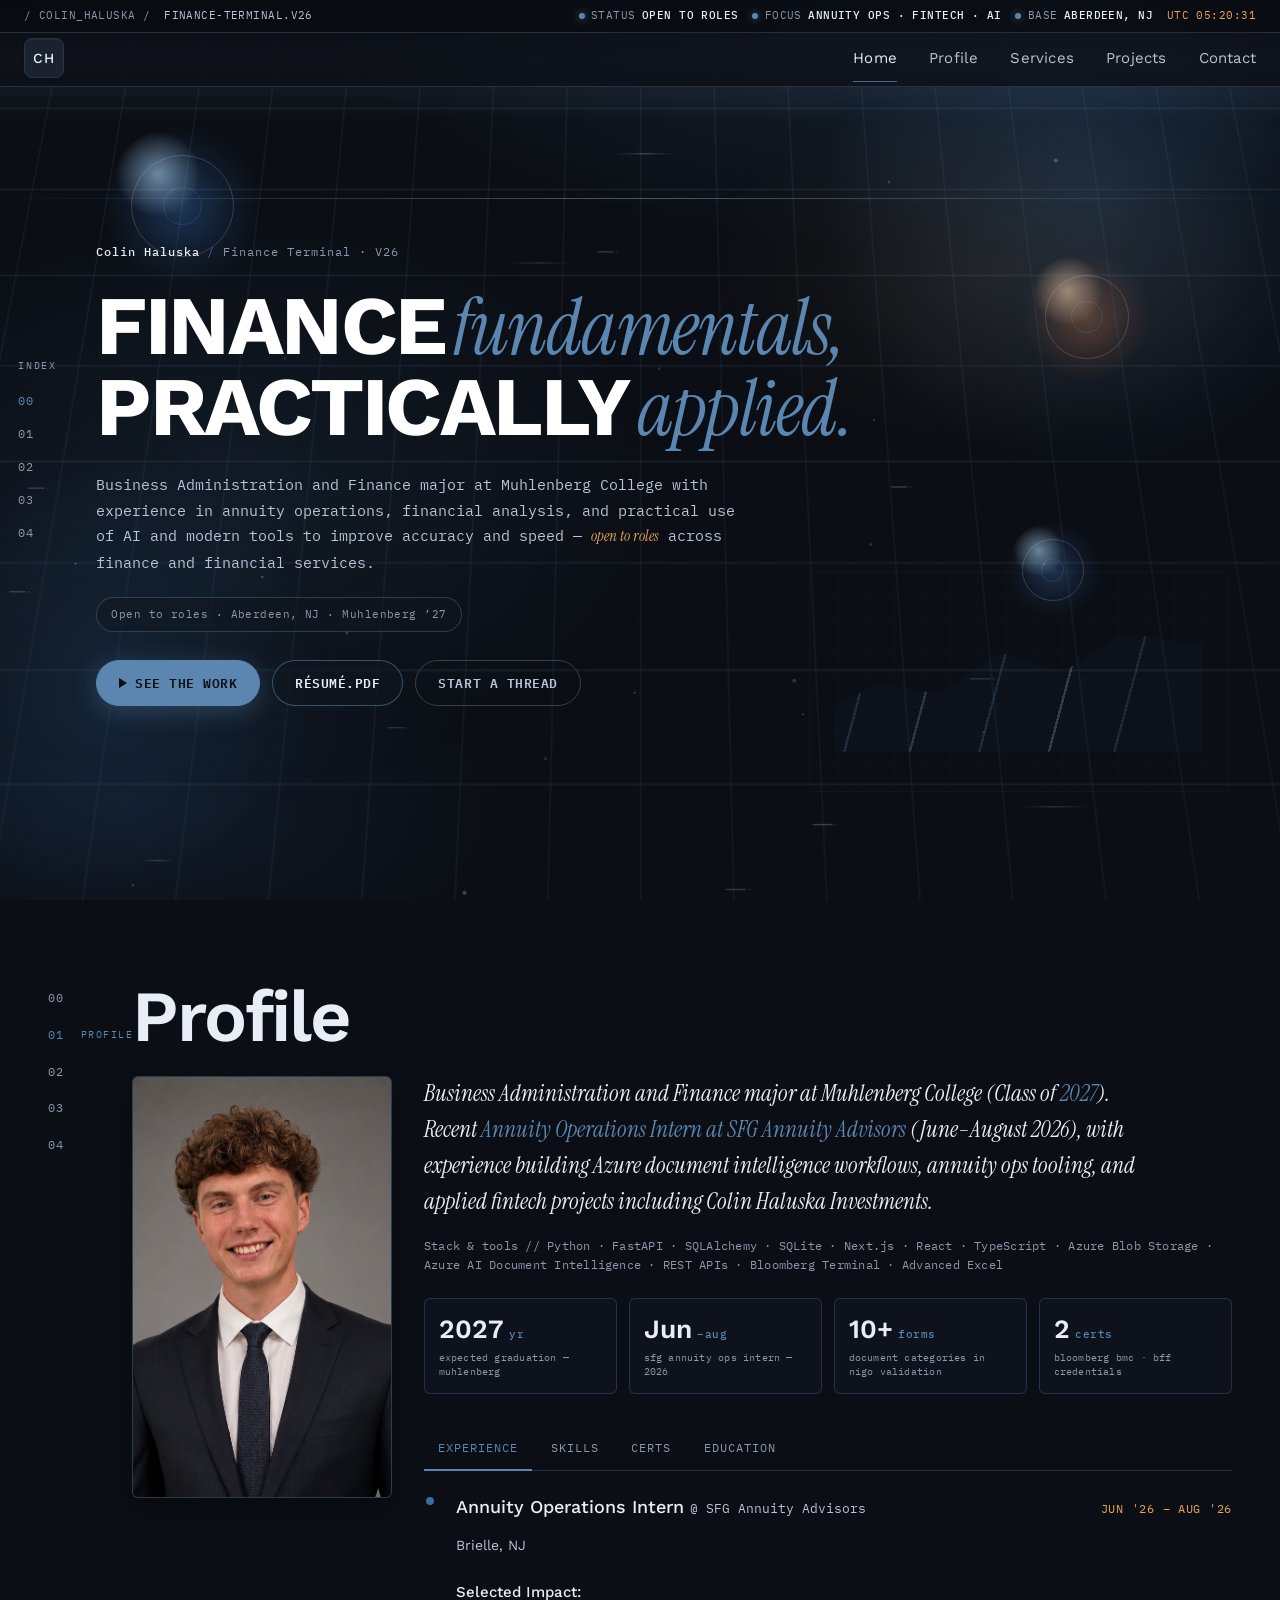
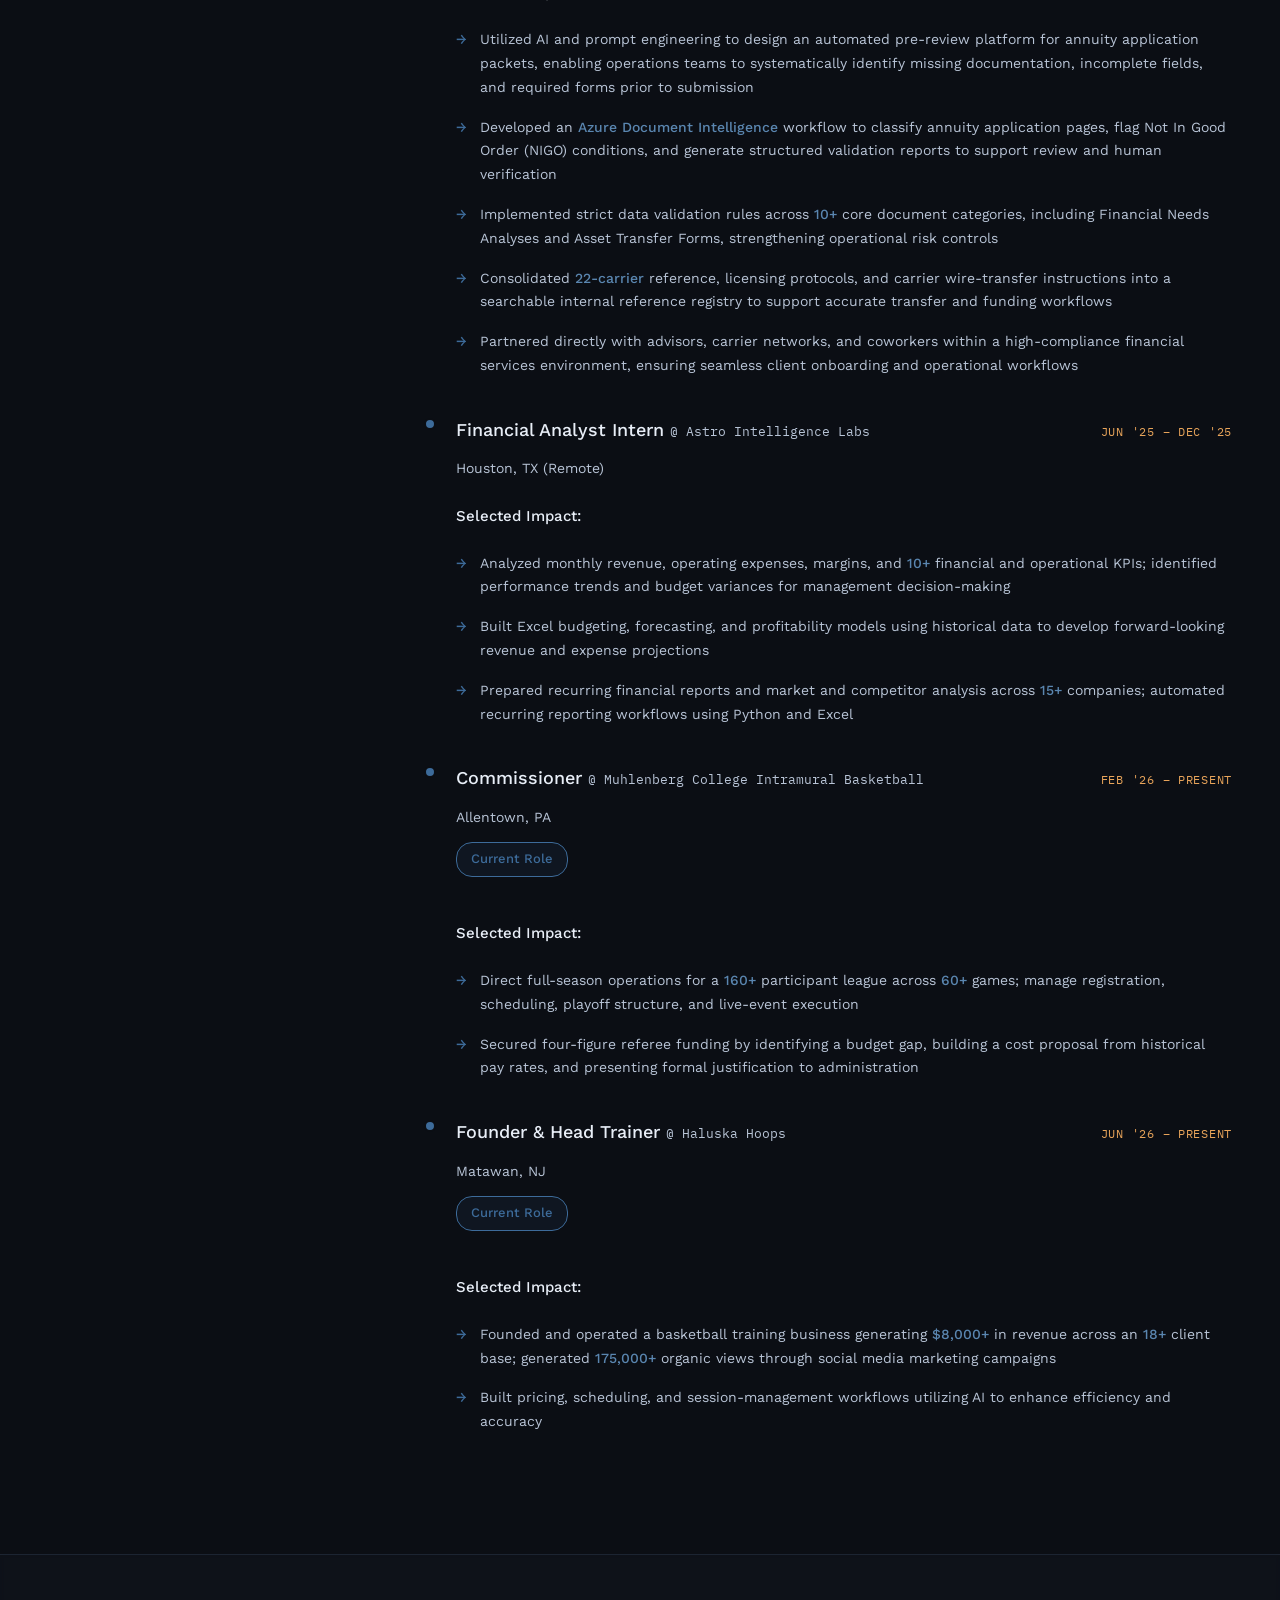
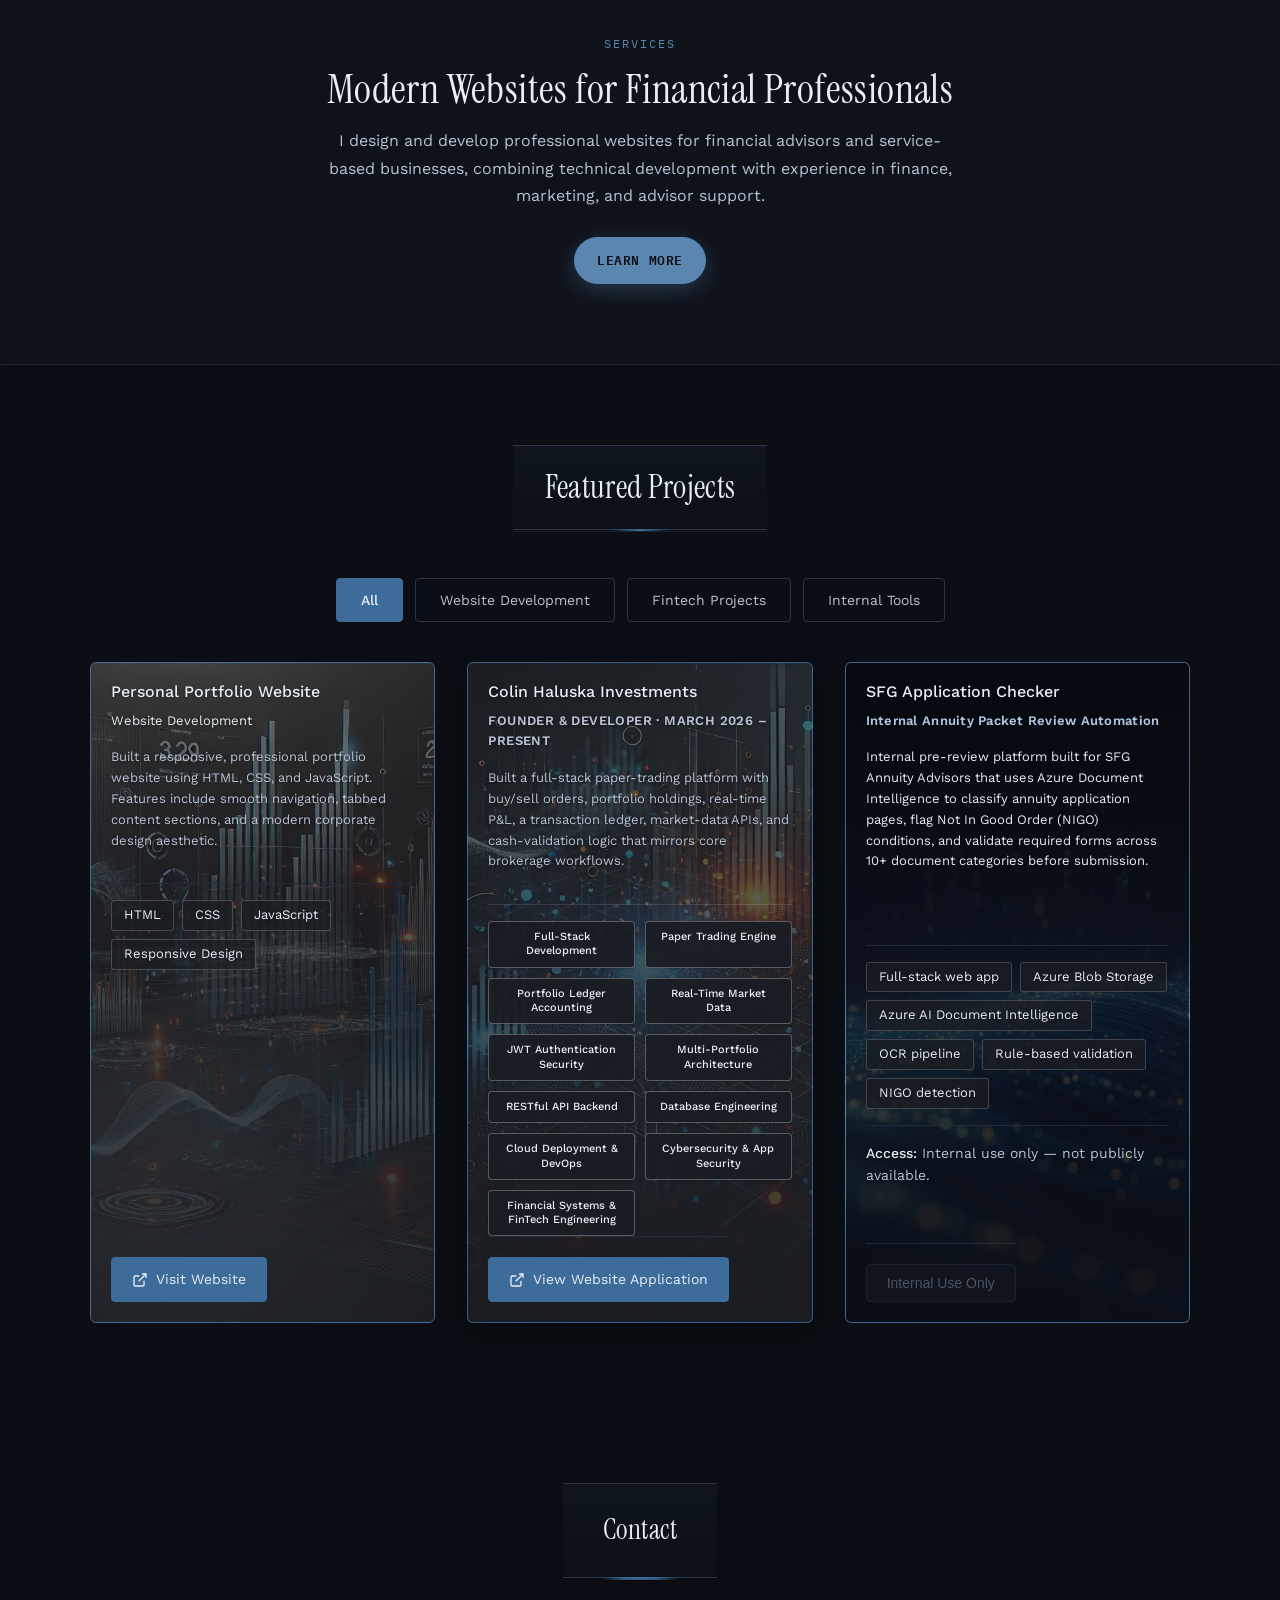
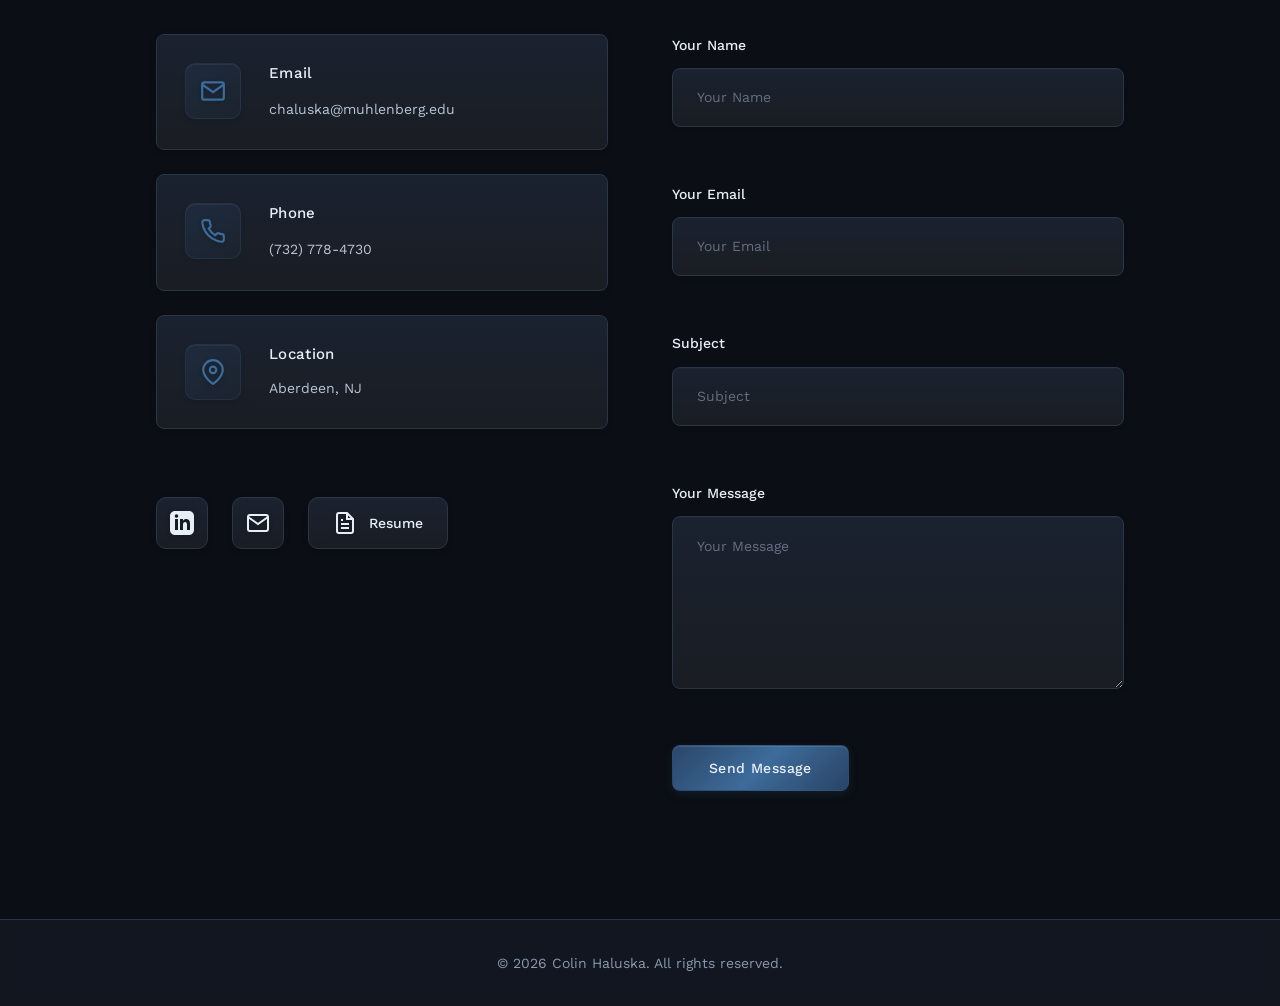
==== commit cb9ec11d: "Align site content with BBH resume and soften hero positioning. Update experience, skills, and resum" ====
--- a/index.html
+++ b/index.html
@@ -106,17 +106,17 @@
                 </p>
 
                 <h1 class="hero-headline">
-                    <span class="hero-line"><span class="hero-strong">FINANCE</span> <em>systems,</em></span>
-                    <span class="hero-line"><span class="hero-strong">QUIETLY</span> <em>engineered.</em></span>
+                    <span class="hero-line"><span class="hero-strong">FINANCE</span> <em>fundamentals,</em></span>
+                    <span class="hero-line"><span class="hero-strong">PRACTICALLY</span> <em>applied.</em></span>
                 </h1>
 
                 <p class="hero-bio">
-                    Annuity operations intern at SFG Annuity Advisors. I build automation, Azure document intelligence, and applied fintech tools —
-                    <em>still sharpening the ops craft</em> while shipping real systems.
+                    Business Administration and Finance major at Muhlenberg College with experience in annuity operations, financial analysis, and practical use of AI and modern tools to improve accuracy and speed —
+                    <em>open to roles</em> across finance and financial services.
                 </p>
 
                 <p class="hero-pill">
-                    Open to roles · Annuity Ops / Fintech / AI · Aberdeen, NJ · Muhlenberg ’27
+                    Open to roles · Aberdeen, NJ · Muhlenberg ’27
                 </p>
 
                 <div class="hero-buttons">
@@ -124,7 +124,7 @@
                         <span class="cta-play" aria-hidden="true"></span>
                         See the Work
                     </a>
-                    <a href="assets/Colin-Haluska-Resume-August-2026.pdf" target="_blank" rel="noopener noreferrer" class="cta-button cta-secondary">Résumé.pdf</a>
+                    <a href="assets/Colin-Haluska-Resume.pdf" target="_blank" rel="noopener noreferrer" class="cta-button cta-secondary">Résumé.pdf</a>
                     <a href="#contact" class="cta-button cta-ghost">Start a Thread</a>
                 </div>
             </div>
@@ -156,10 +156,10 @@
 
                     <div class="profile-body">
                         <p class="profile-lede">
-                            Business Administration and Finance major at Muhlenberg College (Class of <span class="accent">2027</span>). Currently an <span class="accent">Annuity Operations Intern at SFG Annuity Advisors</span>, building internal automation, Azure document intelligence, and insurance-ops tooling while shipping applied fintech projects.
+                            Business Administration and Finance major at Muhlenberg College (Class of <span class="accent">2027</span>). Recent <span class="accent">Annuity Operations Intern at SFG Annuity Advisors</span> (June–August 2026), with experience building Azure document intelligence workflows, annuity ops tooling, and applied fintech projects including Colin Haluska Investments.
                         </p>
                         <p class="profile-tech">
-                            Stack &amp; tools // Python · FastAPI · SQLAlchemy · SQLite · Next.js · React · TypeScript · Azure Blob Storage · Azure AI Document Intelligence · Bloomberg Terminal · Excel · JWT · Vercel
+                            Stack &amp; tools // Python · FastAPI · SQLAlchemy · SQLite · Next.js · React · TypeScript · Azure Blob Storage · Azure AI Document Intelligence · REST APIs · Bloomberg Terminal · Advanced Excel
                         </p>
 
                         <div class="profile-stats" aria-label="Key profile metrics">
@@ -168,16 +168,16 @@
                                 <div class="stat-label">expected graduation — muhlenberg</div>
                             </div>
                             <div class="stat-card">
-                                <div class="stat-value">Jun<span class="stat-unit">26</span></div>
-                                <div class="stat-label">sfg annuity ops intern — present</div>
+                                <div class="stat-value">Jun<span class="stat-unit">–Aug</span></div>
+                                <div class="stat-label">sfg annuity ops intern — 2026</div>
                             </div>
                             <div class="stat-card">
                                 <div class="stat-value">10+<span class="stat-unit">forms</span></div>
-                                <div class="stat-label">application checker validation categories</div>
+                                <div class="stat-label">document categories in nigo validation</div>
                             </div>
                             <div class="stat-card">
                                 <div class="stat-value">2<span class="stat-unit">certs</span></div>
-                                <div class="stat-label">bloomberg finance credentials</div>
+                                <div class="stat-label">bloomberg bmc · bff credentials</div>
                             </div>
                         </div>
 
@@ -199,22 +199,17 @@
                                             <div class="experience-content">
                                                 <div class="experience-heading-row">
                                                     <h3 class="experience-title">Annuity Operations Intern <span class="experience-at">@ SFG Annuity Advisors</span></h3>
-                                                    <span class="experience-when">JUN '26 – PRESENT</span>
+                                                    <span class="experience-when">JUN '26 – AUG '26</span>
                                                 </div>
                                                 <p class="experience-company">Brielle, NJ</p>
-                                                <div class="experience-date-badge">Current Role</div>
-                                                <p class="experience-description">
-                                                    Building internal tools that automate annuity application review, carrier reference workflows, and multi-platform content production for operations and sales teams.
-                                                </p>
                                                 <div class="experience-role-focus">
                                                     <h4>Selected Impact:</h4>
                                                     <ul class="experience-list">
-                                                        <li>Designed and developed the <span class="accent">SFG Application Checker</span>, a full-stack internal app automating annuity packet review across compliance forms, signatures, and regulatory documents for multiple carriers</li>
-                                                        <li>Built an Azure-integrated document intelligence pipeline with <span class="accent">Azure Blob Storage</span> and <span class="accent">Azure AI Document Intelligence (OCR)</span> to classify pages, detect NIGO conditions, and generate structured review reports</li>
-                                                        <li>Engineered a rule-based validation engine covering <span class="accent">10+</span> required form categories including Financial Needs Analysis, Transfer Forms, and Replacement Notices</li>
-                                                        <li>Consolidated two operational Word manuals — a <span class="accent">22-carrier</span> reference library and <span class="accent">9-carrier</span> wire-transfer directory — into one searchable offline HTML tool for staff</li>
-                                                        <li>Parsed DOCX XML containing <span class="accent">204</span> paragraphs and <span class="accent">222</span> tables into a branded, email-shareable single-file app with zero external dependencies</li>
-                                                        <li>Designed an AI content pipeline for Annuity Sales Center supporting <span class="accent">100–365+</span> days of scheduled posts across LinkedIn, Instagram, Facebook, and TikTok</li>
+                                                        <li>Utilized AI and prompt engineering to design an automated pre-review platform for annuity application packets, enabling operations teams to systematically identify missing documentation, incomplete fields, and required forms prior to submission</li>
+                                                        <li>Developed an <span class="accent">Azure Document Intelligence</span> workflow to classify annuity application pages, flag Not In Good Order (NIGO) conditions, and generate structured validation reports to support review and human verification</li>
+                                                        <li>Implemented strict data validation rules across <span class="accent">10+</span> core document categories, including Financial Needs Analyses and Asset Transfer Forms, strengthening operational risk controls</li>
+                                                        <li>Consolidated <span class="accent">22-carrier</span> reference, licensing protocols, and carrier wire-transfer instructions into a searchable internal reference registry to support accurate transfer and funding workflows</li>
+                                                        <li>Partnered directly with advisors, carrier networks, and coworkers within a high-compliance financial services environment, ensuring seamless client onboarding and operational workflows</li>
                                                     </ul>
                                                 </div>
                                             </div>
@@ -228,19 +223,15 @@
                                             <div class="experience-content">
                                                 <div class="experience-heading-row">
                                                     <h3 class="experience-title">Financial Analyst Intern <span class="experience-at">@ Astro Intelligence Labs</span></h3>
-                                                    <span class="experience-when">JUL '23 – DEC '25</span>
+                                                    <span class="experience-when">JUN '25 – DEC '25</span>
                                                 </div>
                                                 <p class="experience-company">Houston, TX (Remote)</p>
-                                                <p class="experience-description">
-                                                    Supported management decision-making through KPI analysis, budgeting and forecasting models, competitor research, and automated financial reporting workflows.
-                                                </p>
                                                 <div class="experience-role-focus">
                                                     <h4>Selected Impact:</h4>
                                                     <ul class="experience-list">
-                                                        <li>Analyzed monthly revenue, operating expenses, margins, and <span class="accent">10+</span> financial and operational KPIs, identifying performance trends and budget variances to support management decision-making</li>
-                                                        <li>Built and maintained Excel-based budgeting, forecasting, and profitability models, evaluating historical performance and developing forward-looking revenue and expense projections</li>
-                                                        <li>Prepared recurring financial reports and conducted market and competitor analysis across <span class="accent">15+</span> companies, synthesizing financial data and industry trends to support strategic planning</li>
-                                                        <li>Developed <span class="accent">Python</span> and Excel-based reporting workflows to automate data preparation and recurring analysis, reducing manual reporting time and improving consistency across financial reports</li>
+                                                        <li>Analyzed monthly revenue, operating expenses, margins, and <span class="accent">10+</span> financial and operational KPIs; identified performance trends and budget variances for management decision-making</li>
+                                                        <li>Built Excel budgeting, forecasting, and profitability models using historical data to develop forward-looking revenue and expense projections</li>
+                                                        <li>Prepared recurring financial reports and market and competitor analysis across <span class="accent">15+</span> companies; automated recurring reporting workflows using Python and Excel</li>
                                                     </ul>
                                                 </div>
                                             </div>
@@ -253,15 +244,38 @@
                                             </div>
                                             <div class="experience-content">
                                                 <div class="experience-heading-row">
+                                                    <h3 class="experience-title">Commissioner <span class="experience-at">@ Muhlenberg College Intramural Basketball</span></h3>
+                                                    <span class="experience-when">FEB '26 – PRESENT</span>
+                                                </div>
+                                                <p class="experience-company">Allentown, PA</p>
+                                                <div class="experience-date-badge">Current Role</div>
+                                                <div class="experience-role-focus">
+                                                    <h4>Selected Impact:</h4>
+                                                    <ul class="experience-list">
+                                                        <li>Direct full-season operations for a <span class="accent">160+</span> participant league across <span class="accent">60+</span> games; manage registration, scheduling, playoff structure, and live-event execution</li>
+                                                        <li>Secured four-figure referee funding by identifying a budget gap, building a cost proposal from historical pay rates, and presenting formal justification to administration</li>
+                                                    </ul>
+                                                </div>
+                                            </div>
+                                        </div>
+
+                                        <div class="experience-item">
+                                            <div class="experience-marker">
+                                                <div class="experience-circle"></div>
+                                                <div class="experience-line"></div>
+                                            </div>
+                                            <div class="experience-content">
+                                                <div class="experience-heading-row">
                                                     <h3 class="experience-title">Founder &amp; Head Trainer <span class="experience-at">@ Haluska Hoops</span></h3>
                                                     <span class="experience-when">JUN '26 – PRESENT</span>
                                                 </div>
                                                 <p class="experience-company">Matawan, NJ</p>
+                                                <div class="experience-date-badge">Current Role</div>
                                                 <div class="experience-role-focus">
+                                                    <h4>Selected Impact:</h4>
                                                     <ul class="experience-list">
-                                                        <li>Founded a basketball training business generating <span class="accent">$8,000+</span> in revenue across an <span class="accent">18+</span> client base through structured social marketing driving <span class="accent">150,000+</span> organic views</li>
-                                                        <li>Built business infrastructure including pricing, scheduling, and session workflows for a growing roster of youth and high school athletes</li>
-                                                        <li>Developed Haluska Hoops’ online presence through its <a href="https://haluska-hoops.vercel.app/" target="_blank" rel="noopener noreferrer" aria-label="Haluska Hoops official website (opens in a new tab)">official website</a> and social media content</li>
+                                                        <li>Founded and operated a basketball training business generating <span class="accent">$8,000+</span> in revenue across an <span class="accent">18+</span> client base; generated <span class="accent">175,000+</span> organic views through social media marketing campaigns</li>
+                                                        <li>Built pricing, scheduling, and session-management workflows utilizing AI to enhance efficiency and accuracy</li>
                                                     </ul>
                                                 </div>
                                             </div>
@@ -271,20 +285,16 @@
                                 <div class="tab-pane" id="tab-skills" role="tabpanel" aria-labelledby="tab-button-skills">
                                     <div class="skills-grid">
                                         <div class="skill-category">
-                                            <h4>Financial</h4>
-                                            <p>Bloomberg Terminal, Portfolio Analysis, Equity Research, Financial Markets, Annuity Operations, Insurance Technology</p>
+                                            <h4>Financial &amp; Operations</h4>
+                                            <p>Bloomberg Terminal, Financial Modeling, Equity Research, Portfolio Analysis, Asset Transfer Workflows, NIGO Review, Annuity Operations</p>
                                         </div>
                                         <div class="skill-category">
-                                            <h4>Technical</h4>
-                                            <p>Python, FastAPI, SQLAlchemy, SQLite, Next.js, React, TypeScript, HTML/CSS/JS, REST APIs, JWT, Azure Blob Storage, Azure AI Document Intelligence, Vercel, GitHub</p>
+                                            <h4>Technical &amp; Software</h4>
+                                            <p>Python, FastAPI, SQLAlchemy, SQLite, Next.js, React, TypeScript, Azure Blob Storage, Azure AI Document Intelligence, REST APIs, Advanced Excel</p>
                                         </div>
                                         <div class="skill-category">
-                                            <h4>Business / Analytical</h4>
-                                            <p>Microsoft Excel, Data Analysis, Stakeholder Management, Operations Planning, Project Management, Marketing Operations, Content Strategy</p>
-                                        </div>
-                                        <div class="skill-category">
-                                            <h4>AI &amp; Automation</h4>
-                                            <p>Prompt Engineering, AI Workflow Design, Claude, ChatGPT, Cursor AI, Buffer</p>
+                                            <h4>Certifications</h4>
+                                            <p>Bloomberg Market Concepts (BMC) · Bloomberg Finance Fundamentals (BFF)</p>
                                         </div>
                                     </div>
                                 </div>
@@ -338,19 +348,8 @@
                                                         <h5>Leadership</h5>
                                                         <ul class="course-list">
                                                             <li>Alpha Tau Omega — Head of Philanthropy (Spring 2026 – Present)</li>
-                                                            <li>Muhlenberg College Intramural Basketball — Commissioner (Feb 2026 – Present); 160+ participants, 60+ games, secured referee funding, launched league Instagram</li>
-                                                            <li>Investment Society — Member Analyst (Oct 2023 – Present); equity analysis for a student-managed $1M fund</li>
-                                                        </ul>
-                                                    </div>
-                                                    <div class="coursework-category">
-                                                        <h5>Selected Coursework</h5>
-                                                        <ul class="course-list">
-                                                            <li>Corporate Finance (FIN 237)</li>
-                                                            <li>Math for Financial Analysis (FIN 311)</li>
-                                                            <li>Money, Banking, and Financial Markets (FIN 330)</li>
-                                                            <li>AI in Business: Applications &amp; Strategy (BUS 288)</li>
-                                                            <li>Project Management Theory &amp; Practice (BUS 385)</li>
-                                                            <li>Statistical Analysis (MTH 119)</li>
+                                                            <li>Muhlenberg College Men's Basketball Program — Varsity Athlete (2023 – 2025)</li>
+                                                            <li>Investment Society — Member Analyst (October 2023 – Present); conduct fundamental equity research and financial statement analysis for a student-managed $1.5M fund</li>
                                                         </ul>
                                                     </div>
                                                 </div>
@@ -419,8 +418,8 @@
                             </div>
                             <div class="project-card portfolio-tracker-card chi-investments-card" data-category="fintech">
                                 <h3>Colin Haluska Investments</h3>
-                                <p class="project-subtitle">Production-Grade Full-Stack Paper Trading Platform</p>
-                                <p class="project-summary">Built a production-grade paper trading platform end-to-end using FastAPI, Next.js, and SQLite to simulate live portfolio management, trade execution, and real-time market analytics inside a secure multi-user financial web application.</p>
+                                <p class="project-subtitle">Founder &amp; Developer · March 2026 – Present</p>
+                                <p class="project-summary">Built a full-stack paper-trading platform with buy/sell orders, portfolio holdings, real-time P&amp;L, a transaction ledger, market-data APIs, and cash-validation logic that mirrors core brokerage workflows.</p>
                                 <div class="project-competencies">
                                     <span>Full-Stack Development</span>
                                     <span>Paper Trading Engine</span>
@@ -448,7 +447,7 @@
                             <div class="project-card sfg-checker-card" data-category="internal">
                                 <h3>SFG Application Checker</h3>
                                 <p class="project-subtitle">Internal Annuity Packet Review Automation</p>
-                                <p class="project-summary">Full-stack internal web application built for SFG Annuity Advisors that automates annuity application packet review—classifying documents, detecting Not In Good Order (NIGO) conditions, and validating required forms across multiple insurance carriers before submission.</p>
+                                <p class="project-summary">Internal pre-review platform built for SFG Annuity Advisors that uses Azure Document Intelligence to classify annuity application pages, flag Not In Good Order (NIGO) conditions, and validate required forms across 10+ document categories before submission.</p>
                                 <div class="project-tools">
                                     <span>Full-stack web app</span>
                                     <span>Azure Blob Storage</span>
@@ -497,8 +496,8 @@
                         <div class="projects-grid">
                             <div class="project-card portfolio-tracker-card chi-investments-card" data-category="fintech">
                                 <h3>Colin Haluska Investments</h3>
-                                <p class="project-subtitle">Production-Grade Full-Stack Paper Trading Platform</p>
-                                <p class="project-summary">Built a production-grade paper trading platform end-to-end using FastAPI, Next.js, and SQLite to simulate live portfolio management, trade execution, and real-time market analytics inside a secure multi-user financial web application.</p>
+                                <p class="project-subtitle">Founder &amp; Developer · March 2026 – Present</p>
+                                <p class="project-summary">Built a full-stack paper-trading platform with buy/sell orders, portfolio holdings, real-time P&amp;L, a transaction ledger, market-data APIs, and cash-validation logic that mirrors core brokerage workflows.</p>
                                 <div class="project-competencies">
                                     <span>Full-Stack Development</span>
                                     <span>Paper Trading Engine</span>
@@ -530,7 +529,7 @@
                             <div class="project-card sfg-checker-card" data-category="internal">
                                 <h3>SFG Application Checker</h3>
                                 <p class="project-subtitle">Internal Annuity Packet Review Automation</p>
-                                <p class="project-summary">Full-stack internal web application built for SFG Annuity Advisors that automates annuity application packet review—classifying documents, detecting Not In Good Order (NIGO) conditions, and validating required forms across multiple insurance carriers before submission.</p>
+                                <p class="project-summary">Internal pre-review platform built for SFG Annuity Advisors that uses Azure Document Intelligence to classify annuity application pages, flag Not In Good Order (NIGO) conditions, and validate required forms across 10+ document categories before submission.</p>
                                 <div class="project-tools">
                                     <span>Full-stack web app</span>
                                     <span>Azure Blob Storage</span>
@@ -608,7 +607,7 @@
                                 <polyline points="22,6 12,13 2,6"></polyline>
                             </svg>
                         </a>
-                        <a href="assets/Colin-Haluska-Resume-August-2026.pdf" target="_blank" rel="noopener noreferrer" class="social-link resume-link" id="download-resume" aria-label="View Resume">
+                        <a href="assets/Colin-Haluska-Resume.pdf" target="_blank" rel="noopener noreferrer" class="social-link resume-link" id="download-resume" aria-label="View Resume">
                             <svg width="20" height="20" viewBox="0 0 24 24" fill="none" stroke="currentColor" stroke-width="2">
                                 <path d="M14 2H6a2 2 0 0 0-2 2v16a2 2 0 0 0 2 2h12a2 2 0 0 0 2-2V8z"></path>
                                 <polyline points="14 2 14 8 20 8"></polyline>
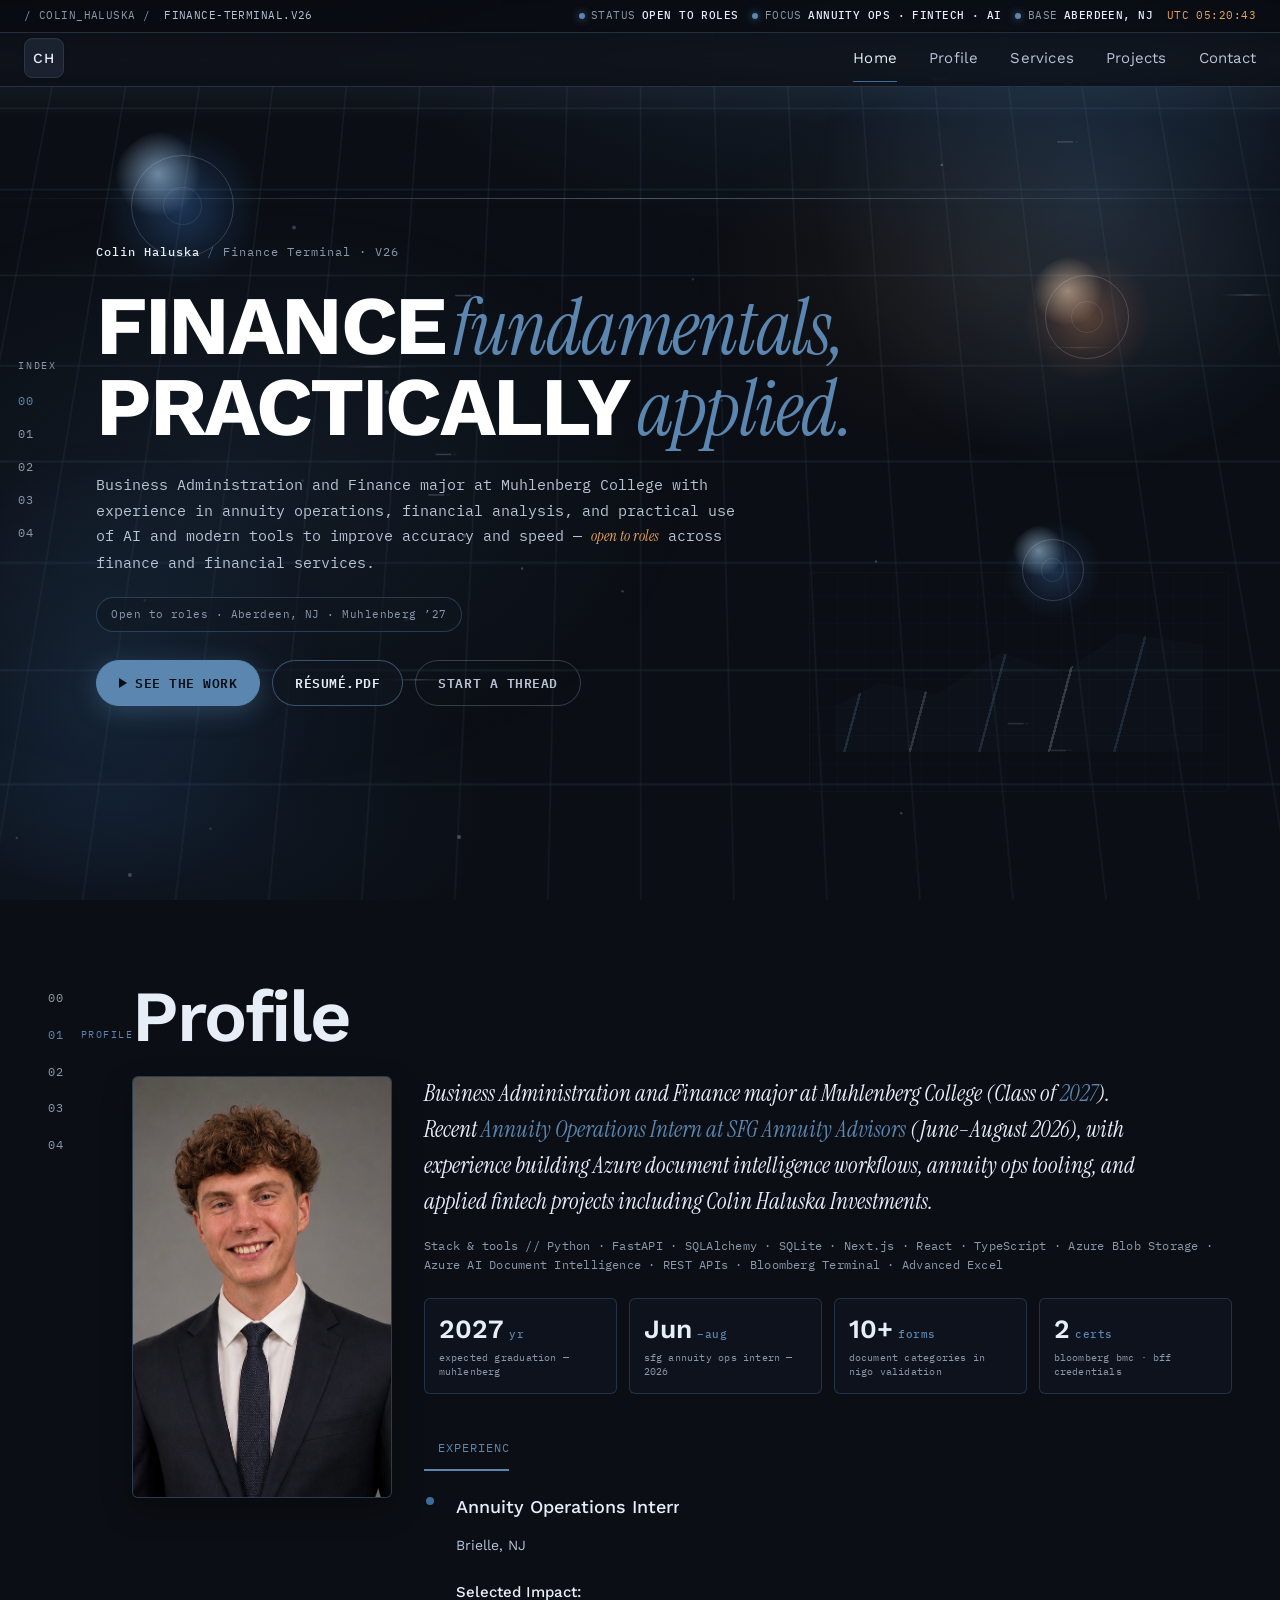
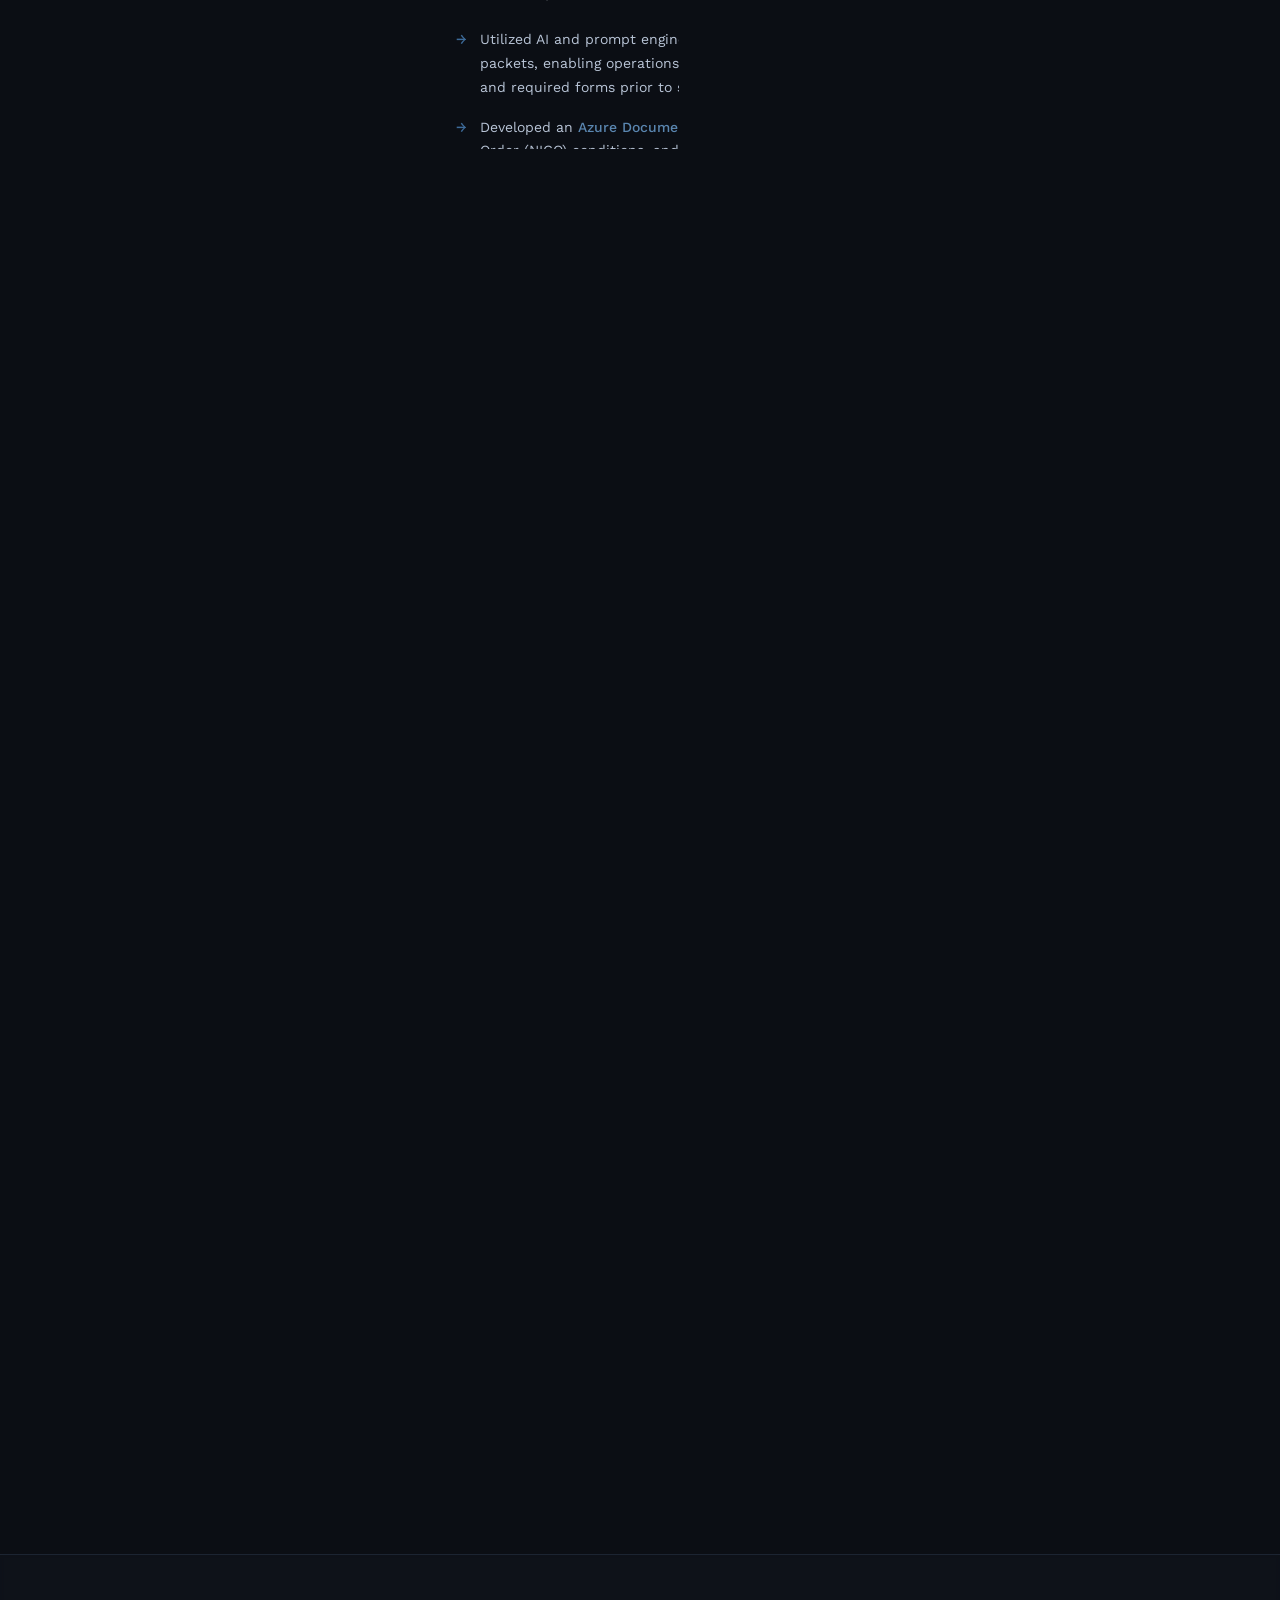
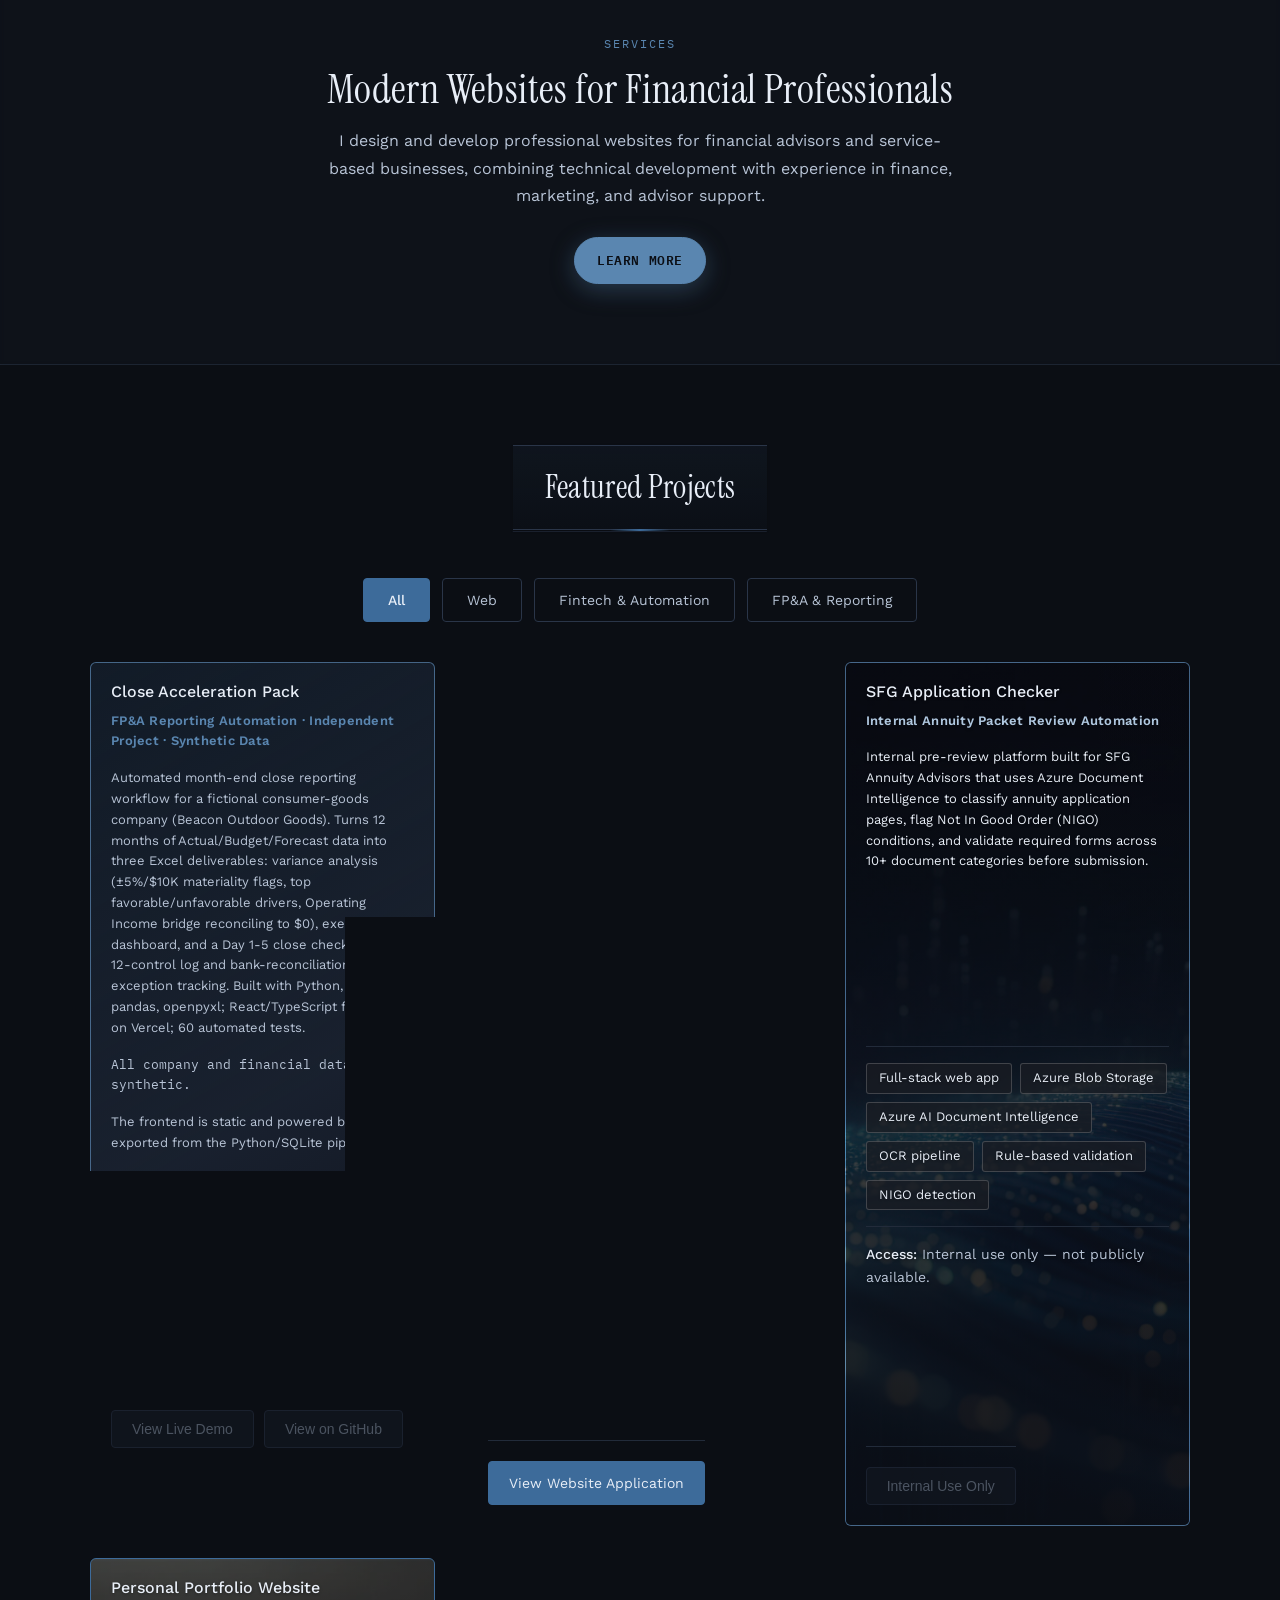
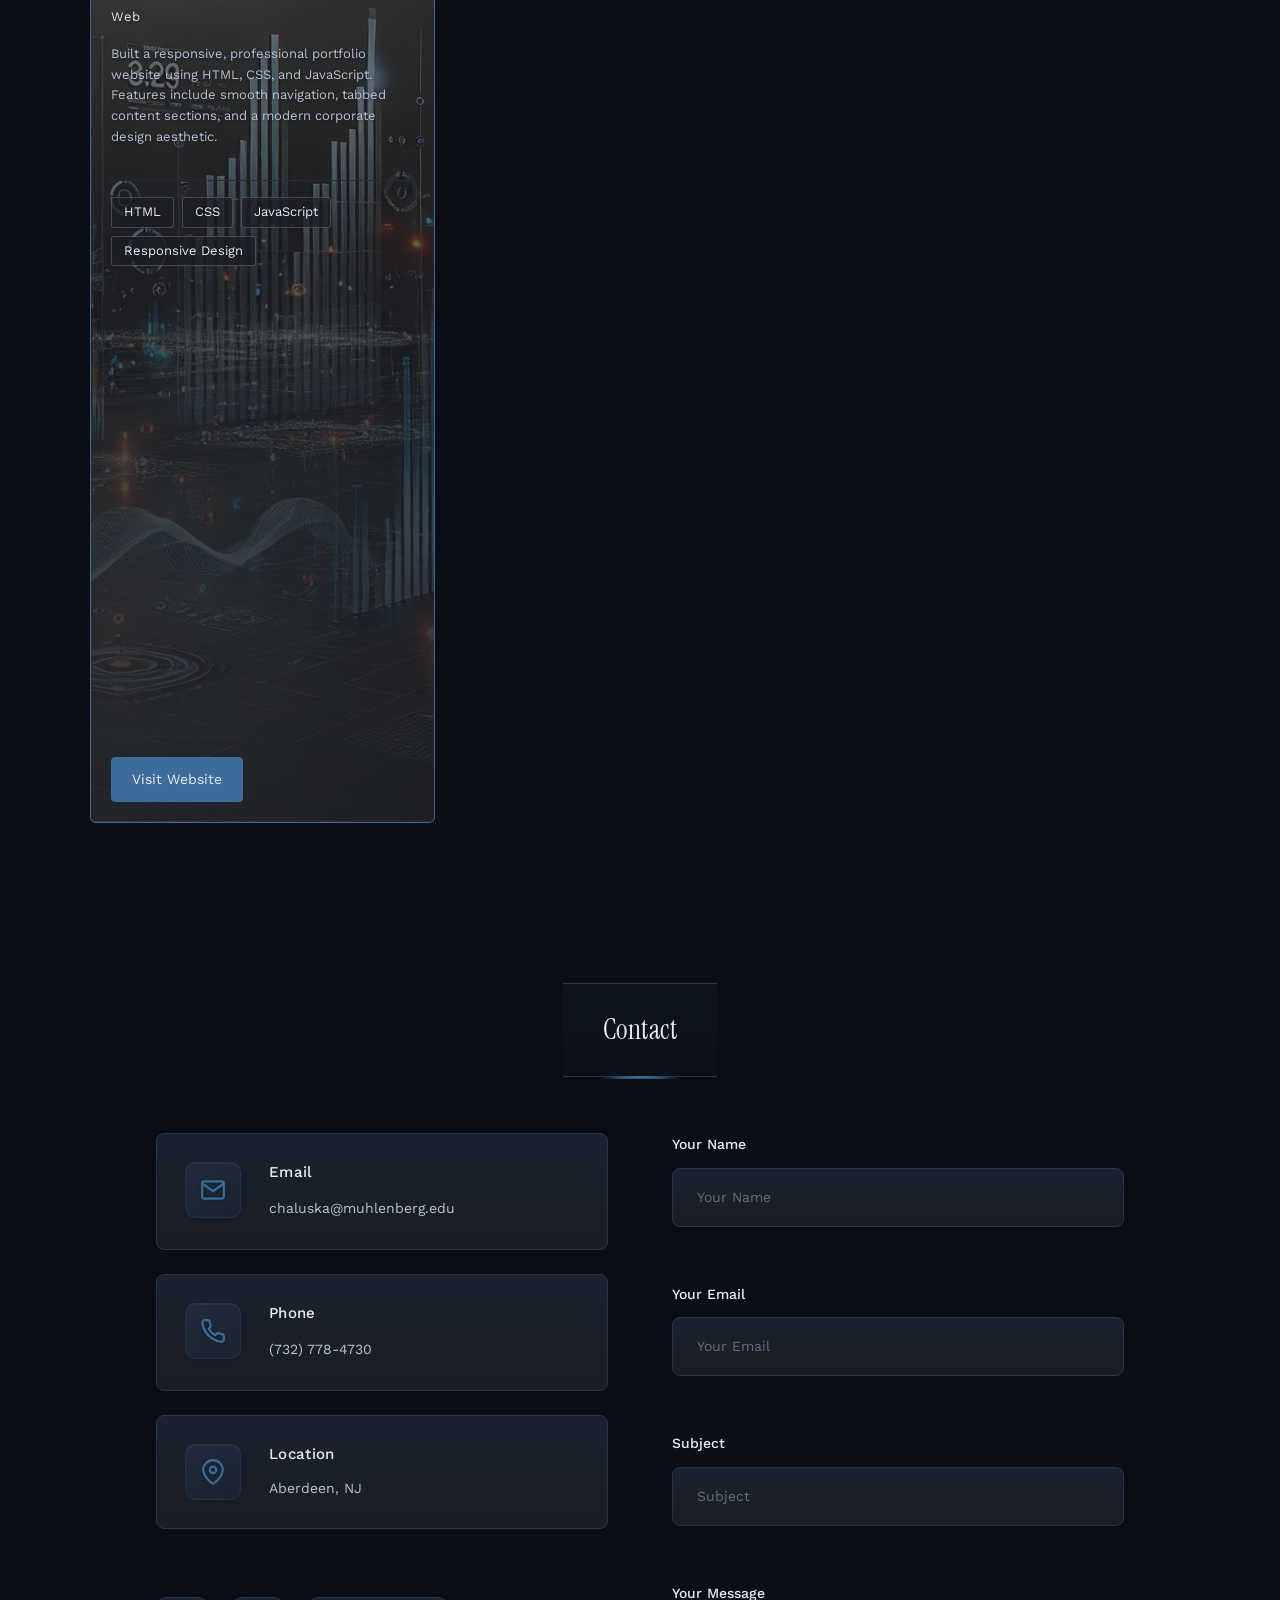
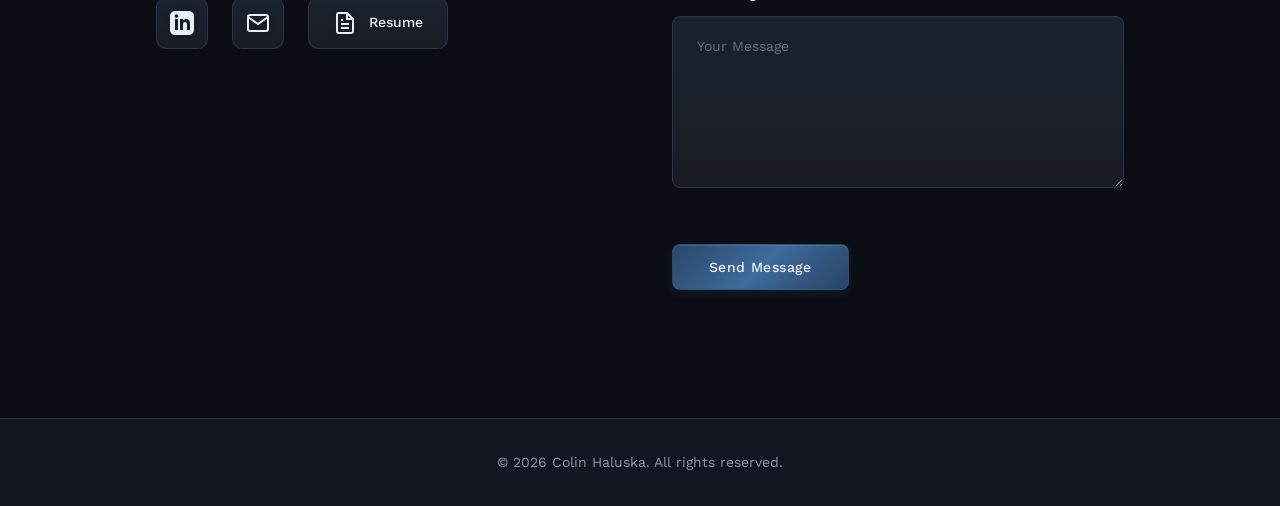
==== commit 490b4a2e: "Add FP&A project and update portfolio resume. Publish the Close Acceleration Pack, multi-category pr" ====
--- a/index.html
+++ b/index.html
@@ -124,7 +124,7 @@
                         <span class="cta-play" aria-hidden="true"></span>
                         See the Work
                     </a>
-                    <a href="assets/Colin-Haluska-Resume.pdf" target="_blank" rel="noopener noreferrer" class="cta-button cta-secondary">Résumé.pdf</a>
+                    <a href="assets/Colin_Haluska_Resume.pdf" download="Colin_Haluska_Resume.pdf" class="cta-button cta-secondary" aria-label="Download Colin Haluska resume PDF">Résumé.pdf</a>
                     <a href="#contact" class="cta-button cta-ghost">Start a Thread</a>
                 </div>
             </div>
@@ -286,11 +286,11 @@
                                     <div class="skills-grid">
                                         <div class="skill-category">
                                             <h4>Financial &amp; Operations</h4>
-                                            <p>Bloomberg Terminal, Financial Modeling, Equity Research, Portfolio Analysis, Asset Transfer Workflows, NIGO Review, Annuity Operations</p>
+                                            <p>Bloomberg Terminal, Financial Modeling, Equity Research, Portfolio Analysis, Asset Transfer Workflows, NIGO Review, Annuity Operations, Variance Analysis, Budgeting &amp; Forecasting, Month-End Close, KPI Reporting, Financial Statement Analysis, Internal Controls</p>
                                         </div>
                                         <div class="skill-category">
                                             <h4>Technical &amp; Software</h4>
-                                            <p>Python, FastAPI, SQLAlchemy, SQLite, Next.js, React, TypeScript, Azure Blob Storage, Azure AI Document Intelligence, REST APIs, Advanced Excel</p>
+                                            <p>Python, pandas, openpyxl, FastAPI, SQLAlchemy, SQLite, Next.js, React, TypeScript, Vite, Tailwind CSS, Recharts, HTML/CSS/JavaScript, REST APIs, Azure Blob Storage, Azure AI Document Intelligence, Advanced Excel, ChatGPT, Claude, Claude Code, Cursor, AI Agent Orchestration, Prompt Engineering, Vercel, Git/GitHub</p>
                                         </div>
                                         <div class="skill-category">
                                             <h4>Certifications</h4>
@@ -386,168 +386,100 @@
         <div class="container">
             <h2 class="section-title">Featured Projects</h2>
             <div class="projects-tabs">
-                <div class="project-tab-buttons" role="tablist" aria-label="Project category tabs">
-                    <button class="project-tab-button active" data-project-tab="all" role="tab" aria-selected="true" aria-controls="project-tab-all" id="project-tab-button-all">All</button>
-                    <button class="project-tab-button" data-project-tab="website" role="tab" aria-selected="false" aria-controls="project-tab-website" id="project-tab-button-website">Website Development</button>
-                    <button class="project-tab-button" data-project-tab="fintech" role="tab" aria-selected="false" aria-controls="project-tab-fintech" id="project-tab-button-fintech">Fintech Projects</button>
-                    <button class="project-tab-button" data-project-tab="internal" role="tab" aria-selected="false" aria-controls="project-tab-internal" id="project-tab-button-internal">Internal Tools</button>
+                <div class="project-tab-buttons" role="group" aria-label="Filter projects by category">
+                    <button class="project-tab-button active" data-project-filter="all" aria-pressed="true">All</button>
+                    <button class="project-tab-button" data-project-filter="web" aria-pressed="false">Web</button>
+                    <button class="project-tab-button" data-project-filter="fintech" aria-pressed="false">Fintech &amp; Automation</button>
+                    <button class="project-tab-button" data-project-filter="fpa" aria-pressed="false">FP&amp;A &amp; Reporting</button>
                 </div>
                 <div class="projects-content">
-                    <div class="project-tab-pane active" id="project-tab-all" role="tabpanel" aria-labelledby="project-tab-button-all">
-                        <div class="projects-grid">
-                            <div class="project-card portfolio-website-card" data-category="website">
-                                <h3>Personal Portfolio Website</h3>
-                                <p class="project-context">Website Development</p>
-                                <p>Built a responsive, professional portfolio website using HTML, CSS, and JavaScript. Features include smooth navigation, tabbed content sections, and a modern corporate design aesthetic.</p>
-                                <div class="project-tools">
-                                    <span>HTML</span>
-                                    <span>CSS</span>
-                                    <span>JavaScript</span>
-                                    <span>Responsive Design</span>
-                                </div>
-                                <div class="project-actions">
-                                    <a href="https://chaluska4.github.io" target="_blank" rel="noopener noreferrer" class="project-link-button">
-                                        <svg width="16" height="16" viewBox="0 0 24 24" fill="none" stroke="currentColor" stroke-width="2">
-                                            <path d="M18 13v6a2 2 0 0 1-2 2H5a2 2 0 0 1-2-2V8a2 2 0 0 1 2-2h6"></path>
-                                            <polyline points="15 3 21 3 21 9"></polyline>
-                                            <line x1="10" y1="14" x2="21" y2="3"></line>
-                                        </svg>
-                                        <span>Visit Website</span>
-                                    </a>
-                                </div>
-                            </div>
-                            <div class="project-card portfolio-tracker-card chi-investments-card" data-category="fintech">
-                                <h3>Colin Haluska Investments</h3>
-                                <p class="project-subtitle">Founder &amp; Developer · March 2026 – Present</p>
-                                <p class="project-summary">Built a full-stack paper-trading platform with buy/sell orders, portfolio holdings, real-time P&amp;L, a transaction ledger, market-data APIs, and cash-validation logic that mirrors core brokerage workflows.</p>
-                                <div class="project-competencies">
-                                    <span>Full-Stack Development</span>
-                                    <span>Paper Trading Engine</span>
-                                    <span>Portfolio Ledger Accounting</span>
-                                    <span>Real-Time Market Data</span>
-                                    <span>JWT Authentication Security</span>
-                                    <span>Multi-Portfolio Architecture</span>
-                                    <span>RESTful API Backend</span>
-                                    <span>Database Engineering</span>
-                                    <span>Cloud Deployment & DevOps</span>
-                                    <span>Cybersecurity & App Security</span>
-                                    <span>Financial Systems & FinTech Engineering</span>
-                                </div>
-                                <div class="project-actions">
-                                    <a href="https://www.colinhaluskainvestments.com/" target="_blank" rel="noopener noreferrer" class="project-link-button">
-                                        <svg width="16" height="16" viewBox="0 0 24 24" fill="none" stroke="currentColor" stroke-width="2">
-                                            <path d="M18 13v6a2 2 0 0 1-2 2H5a2 2 0 0 1-2-2V8a2 2 0 0 1 2-2h6"></path>
-                                            <polyline points="15 3 21 3 21 9"></polyline>
-                                            <line x1="10" y1="14" x2="21" y2="3"></line>
-                                        </svg>
-                                        <span>View Website Application</span>
-                                    </a>
-                                </div>
-                            </div>
-                            <div class="project-card sfg-checker-card" data-category="internal">
-                                <h3>SFG Application Checker</h3>
-                                <p class="project-subtitle">Internal Annuity Packet Review Automation</p>
-                                <p class="project-summary">Internal pre-review platform built for SFG Annuity Advisors that uses Azure Document Intelligence to classify annuity application pages, flag Not In Good Order (NIGO) conditions, and validate required forms across 10+ document categories before submission.</p>
-                                <div class="project-tools">
-                                    <span>Full-stack web app</span>
-                                    <span>Azure Blob Storage</span>
-                                    <span>Azure AI Document Intelligence</span>
-                                    <span>OCR pipeline</span>
-                                    <span>Rule-based validation</span>
-                                    <span>NIGO detection</span>
-                                </div>
-                                <div class="project-outcome">
-                                    <strong>Access:</strong> Internal use only — not publicly available.
-                                </div>
-                                <div class="project-actions">
-                                    <button class="project-link-button" disabled>
-                                        <span>Internal Use Only</span>
-                                    </button>
-                                </div>
-                            </div>
-                        </div>
-                    </div>
-                    <div class="project-tab-pane" id="project-tab-website" role="tabpanel" aria-labelledby="project-tab-button-website">
-                        <div class="projects-grid">
-                            <div class="project-card portfolio-website-card" data-category="website">
-                                <h3>Personal Portfolio Website</h3>
-                                <p class="project-context">Website Development</p>
-                                <p>Built a responsive, professional portfolio website using HTML, CSS, and JavaScript. Features include smooth navigation, tabbed content sections, and a modern corporate design aesthetic.</p>
-                                <div class="project-tools">
-                                    <span>HTML</span>
-                                    <span>CSS</span>
-                                    <span>JavaScript</span>
-                                    <span>Responsive Design</span>
-                                </div>
-                                <div class="project-actions">
-                                    <a href="https://chaluska4.github.io" target="_blank" rel="noopener noreferrer" class="project-link-button">
-                                        <svg width="16" height="16" viewBox="0 0 24 24" fill="none" stroke="currentColor" stroke-width="2">
-                                            <path d="M18 13v6a2 2 0 0 1-2 2H5a2 2 0 0 1-2-2V8a2 2 0 0 1 2-2h6"></path>
-                                            <polyline points="15 3 21 3 21 9"></polyline>
-                                            <line x1="10" y1="14" x2="21" y2="3"></line>
-                                        </svg>
-                                        <span>Visit Website</span>
-                                    </a>
-                                </div>
-                            </div>
-                        </div>
-                    </div>
-                    <div class="project-tab-pane" id="project-tab-fintech" role="tabpanel" aria-labelledby="project-tab-button-fintech">
-                        <div class="projects-grid">
-                            <div class="project-card portfolio-tracker-card chi-investments-card" data-category="fintech">
-                                <h3>Colin Haluska Investments</h3>
-                                <p class="project-subtitle">Founder &amp; Developer · March 2026 – Present</p>
-                                <p class="project-summary">Built a full-stack paper-trading platform with buy/sell orders, portfolio holdings, real-time P&amp;L, a transaction ledger, market-data APIs, and cash-validation logic that mirrors core brokerage workflows.</p>
-                                <div class="project-competencies">
-                                    <span>Full-Stack Development</span>
-                                    <span>Paper Trading Engine</span>
-                                    <span>Portfolio Ledger Accounting</span>
-                                    <span>Real-Time Market Data</span>
-                                    <span>JWT Authentication Security</span>
-                                    <span>Multi-Portfolio Architecture</span>
-                                    <span>RESTful API Backend</span>
-                                    <span>Database Engineering</span>
-                                    <span>Cloud Deployment & DevOps</span>
-                                    <span>Cybersecurity & App Security</span>
-                                    <span>Financial Systems & FinTech Engineering</span>
-                                </div>
-                                <div class="project-actions">
-                                    <a href="https://www.colinhaluskainvestments.com/" target="_blank" rel="noopener noreferrer" class="project-link-button">
-                                        <svg width="16" height="16" viewBox="0 0 24 24" fill="none" stroke="currentColor" stroke-width="2">
-                                            <path d="M18 13v6a2 2 0 0 1-2 2H5a2 2 0 0 1-2-2V8a2 2 0 0 1 2-2h6"></path>
-                                            <polyline points="15 3 21 3 21 9"></polyline>
-                                            <line x1="10" y1="14" x2="21" y2="3"></line>
-                                        </svg>
-                                        <span>View Website Application</span>
-                                    </a>
-                                </div>
-                            </div>
-                        </div>
-                    </div>
-                    <div class="project-tab-pane" id="project-tab-internal" role="tabpanel" aria-labelledby="project-tab-button-internal">
-                        <div class="projects-grid">
-                            <div class="project-card sfg-checker-card" data-category="internal">
-                                <h3>SFG Application Checker</h3>
-                                <p class="project-subtitle">Internal Annuity Packet Review Automation</p>
-                                <p class="project-summary">Internal pre-review platform built for SFG Annuity Advisors that uses Azure Document Intelligence to classify annuity application pages, flag Not In Good Order (NIGO) conditions, and validate required forms across 10+ document categories before submission.</p>
-                                <div class="project-tools">
-                                    <span>Full-stack web app</span>
-                                    <span>Azure Blob Storage</span>
-                                    <span>Azure AI Document Intelligence</span>
-                                    <span>OCR pipeline</span>
-                                    <span>Rule-based validation</span>
-                                    <span>NIGO detection</span>
-                                </div>
-                                <div class="project-outcome">
-                                    <strong>Access:</strong> Internal use only — not publicly available.
-                                </div>
-                                <div class="project-actions">
-                                    <button class="project-link-button" disabled>
-                                        <span>Internal Use Only</span>
-                                    </button>
-                                </div>
-                            </div>
-                        </div>
+                    <div class="projects-grid" id="project-grid" aria-live="polite">
+                        <article class="project-card close-acceleration-card" data-category="fintech fpa">
+                            <h3>Close Acceleration Pack</h3>
+                            <p class="project-subtitle">FP&amp;A Reporting Automation · Independent Project · Synthetic Data</p>
+                            <p class="project-summary">Automated month-end close reporting workflow for a fictional consumer-goods company (Beacon Outdoor Goods). Turns 12 months of Actual/Budget/Forecast data into three Excel deliverables: variance analysis (±5%/$10K materiality flags, top favorable/unfavorable drivers, Operating Income bridge reconciling to $0), executive KPI dashboard, and a Day 1-5 close checklist with a 12-control log and bank-reconciliation exception tracking. Built with Python, SQLite, pandas, openpyxl; React/TypeScript frontend on Vercel; 60 automated tests.</p>
+                            <p class="project-data-note">All company and financial data is synthetic.</p>
+                            <p class="project-implementation-note">The frontend is static and powered by data exported from the Python/SQLite pipeline.</p>
+                            <div class="project-tools">
+                                <span>Variance Analysis</span>
+                                <span>Materiality Flags</span>
+                                <span>Operating Income Bridge</span>
+                                <span>Executive KPI Dashboard</span>
+                                <span>Month-End Close</span>
+                                <span>Controls Log</span>
+                                <span>Python</span>
+                                <span>SQLite</span>
+                                <span>React</span>
+                            </div>
+                            <div class="project-actions project-actions--multiple">
+                                <button class="project-link-button project-link-button--todo" disabled data-todo-url="[LIVE_DEMO_URL]" title="TODO: Add LIVE_DEMO_URL"><span>View Live Demo</span></button>
+                                <button class="project-link-button project-link-button--todo" disabled data-todo-url="[GITHUB_REPO_URL]" title="TODO: Add GITHUB_REPO_URL"><span>View on GitHub</span></button>
+                            </div>
+                            <p class="project-link-todo-note">TODO: Add LIVE_DEMO_URL and GITHUB_REPO_URL.</p>
+                        </article>
+
+                        <article class="project-card portfolio-tracker-card chi-investments-card" data-category="fintech">
+                            <h3>Colin Haluska Investments</h3>
+                            <p class="project-subtitle">Founder &amp; Developer · March 2026 – Present</p>
+                            <p class="project-summary">Built a full-stack paper-trading platform with buy/sell orders, portfolio holdings, real-time P&amp;L, a transaction ledger, market-data APIs, and cash-validation logic that mirrors core brokerage workflows.</p>
+                            <div class="project-competencies">
+                                <span>Full-Stack Development</span>
+                                <span>Paper Trading Engine</span>
+                                <span>Portfolio Ledger Accounting</span>
+                                <span>Real-Time Market Data</span>
+                                <span>JWT Authentication Security</span>
+                                <span>Multi-Portfolio Architecture</span>
+                                <span>RESTful API Backend</span>
+                                <span>Database Engineering</span>
+                                <span>Cloud Deployment &amp; DevOps</span>
+                                <span>Cybersecurity &amp; App Security</span>
+                                <span>Financial Systems &amp; FinTech Engineering</span>
+                            </div>
+                            <div class="project-actions">
+                                <a href="https://www.colinhaluskainvestments.com/" target="_blank" rel="noopener noreferrer" class="project-link-button">
+                                    <span>View Website Application</span>
+                                </a>
+                            </div>
+                        </article>
+
+                        <article class="project-card sfg-checker-card" data-category="fintech">
+                            <h3>SFG Application Checker</h3>
+                            <p class="project-subtitle">Internal Annuity Packet Review Automation</p>
+                            <p class="project-summary">Internal pre-review platform built for SFG Annuity Advisors that uses Azure Document Intelligence to classify annuity application pages, flag Not In Good Order (NIGO) conditions, and validate required forms across 10+ document categories before submission.</p>
+                            <div class="project-tools">
+                                <span>Full-stack web app</span>
+                                <span>Azure Blob Storage</span>
+                                <span>Azure AI Document Intelligence</span>
+                                <span>OCR pipeline</span>
+                                <span>Rule-based validation</span>
+                                <span>NIGO detection</span>
+                            </div>
+                            <div class="project-outcome">
+                                <strong>Access:</strong> Internal use only — not publicly available.
+                            </div>
+                            <div class="project-actions">
+                                <button class="project-link-button" disabled>
+                                    <span>Internal Use Only</span>
+                                </button>
+                            </div>
+                        </article>
+
+                        <article class="project-card portfolio-website-card" data-category="web">
+                            <h3>Personal Portfolio Website</h3>
+                            <p class="project-context">Web</p>
+                            <p>Built a responsive, professional portfolio website using HTML, CSS, and JavaScript. Features include smooth navigation, tabbed content sections, and a modern corporate design aesthetic.</p>
+                            <div class="project-tools">
+                                <span>HTML</span>
+                                <span>CSS</span>
+                                <span>JavaScript</span>
+                                <span>Responsive Design</span>
+                            </div>
+                            <div class="project-actions">
+                                <a href="https://chaluska4.github.io" target="_blank" rel="noopener noreferrer" class="project-link-button">
+                                    <span>Visit Website</span>
+                                </a>
+                            </div>
+                        </article>
                     </div>
                 </div>
             </div>
@@ -607,7 +539,7 @@
                                 <polyline points="22,6 12,13 2,6"></polyline>
                             </svg>
                         </a>
-                        <a href="assets/Colin-Haluska-Resume.pdf" target="_blank" rel="noopener noreferrer" class="social-link resume-link" id="download-resume" aria-label="View Resume">
+                        <a href="assets/Colin_Haluska_Resume.pdf" download="Colin_Haluska_Resume.pdf" class="social-link resume-link" id="download-resume" aria-label="Download Colin Haluska resume PDF">
                             <svg width="20" height="20" viewBox="0 0 24 24" fill="none" stroke="currentColor" stroke-width="2">
                                 <path d="M14 2H6a2 2 0 0 0-2 2v16a2 2 0 0 0 2 2h12a2 2 0 0 0 2-2V8z"></path>
                                 <polyline points="14 2 14 8 20 8"></polyline>
--- a/styles.css
+++ b/styles.css
@@ -1680,6 +1680,8 @@
     border-radius: 6px;
     transition: transform 0.25s ease, border-color 0.25s ease, box-shadow 0.25s ease;
     backdrop-filter: blur(6px);
+    min-width: 0;
+    overflow-wrap: anywhere;
 }
 
 .skill-category:hover {
@@ -3871,6 +3873,10 @@
 
 .projects-grid > .project-card {
     height: 100%;
+}
+
+.project-card[hidden] {
+    display: none;
 }
 
 .project-card {
@@ -4199,6 +4205,21 @@
     border-top: 1px solid var(--border-light);
 }
 
+.project-actions--multiple {
+    display: flex;
+    flex-wrap: wrap;
+    gap: 0.625rem;
+    width: 100%;
+}
+
+.project-link-todo-note {
+    width: 100%;
+    margin: 0.5rem 0 0;
+    font-family: var(--font-mono);
+    font-size: 0.6875rem;
+    color: var(--text-muted);
+}
+
 .project-link-button {
     display: inline-flex;
     align-items: center;
@@ -4222,16 +4243,19 @@
 }
 
 .project-link-button:disabled,
-.project-link-button[disabled] {
+.project-link-button[disabled],
+.project-link-button--todo {
     opacity: 0.5;
     cursor: not-allowed;
     background-color: var(--bg-secondary);
     border-color: var(--border-color);
     color: var(--text-muted);
+    pointer-events: none;
 }
 
 .project-link-button:disabled:hover,
-.project-link-button[disabled]:hover {
+.project-link-button[disabled]:hover,
+.project-link-button--todo:hover {
     opacity: 0.5;
     background-color: var(--bg-secondary);
     border-color: var(--border-color);
@@ -4288,6 +4312,34 @@
     line-height: 1.65;
     color: var(--text-primary);
     margin-bottom: 1rem;
+}
+
+.project-data-note,
+.project-implementation-note {
+    font-size: 0.75rem;
+    line-height: 1.5;
+    margin-bottom: 0.5rem;
+}
+
+.project-data-note {
+    color: var(--accent-amber);
+    font-family: var(--font-mono);
+}
+
+.project-implementation-note {
+    color: var(--text-muted);
+}
+
+.close-acceleration-card {
+    border-color: rgba(90, 134, 176, 0.72);
+    background:
+        linear-gradient(150deg, rgba(61, 107, 154, 0.15), rgba(26, 34, 48, 0.94) 52%, rgba(11, 14, 20, 0.96));
+}
+
+.close-acceleration-card .project-subtitle {
+    color: var(--accent-light);
+    text-transform: none;
+    letter-spacing: 0.02em;
 }
 
 .project-competencies {
@@ -5120,6 +5172,17 @@
         padding: 12px 1.5rem;
     }
 
+    .project-tab-buttons {
+        display: grid;
+        grid-template-columns: repeat(2, minmax(0, 1fr));
+    }
+
+    .project-tab-button {
+        width: 100%;
+        height: auto;
+        line-height: 1.35;
+    }
+
     .contact-info-card {
         padding: 1.5rem;
     }
@@ -5433,6 +5496,15 @@
         width: 100%;
     }
 
+    .project-tab-buttons {
+        grid-template-columns: 1fr;
+    }
+
+    .project-actions--multiple .project-link-button {
+        width: 100%;
+        justify-content: center;
+    }
+
     .hero-pill {
         white-space: normal;
         line-height: 1.45;
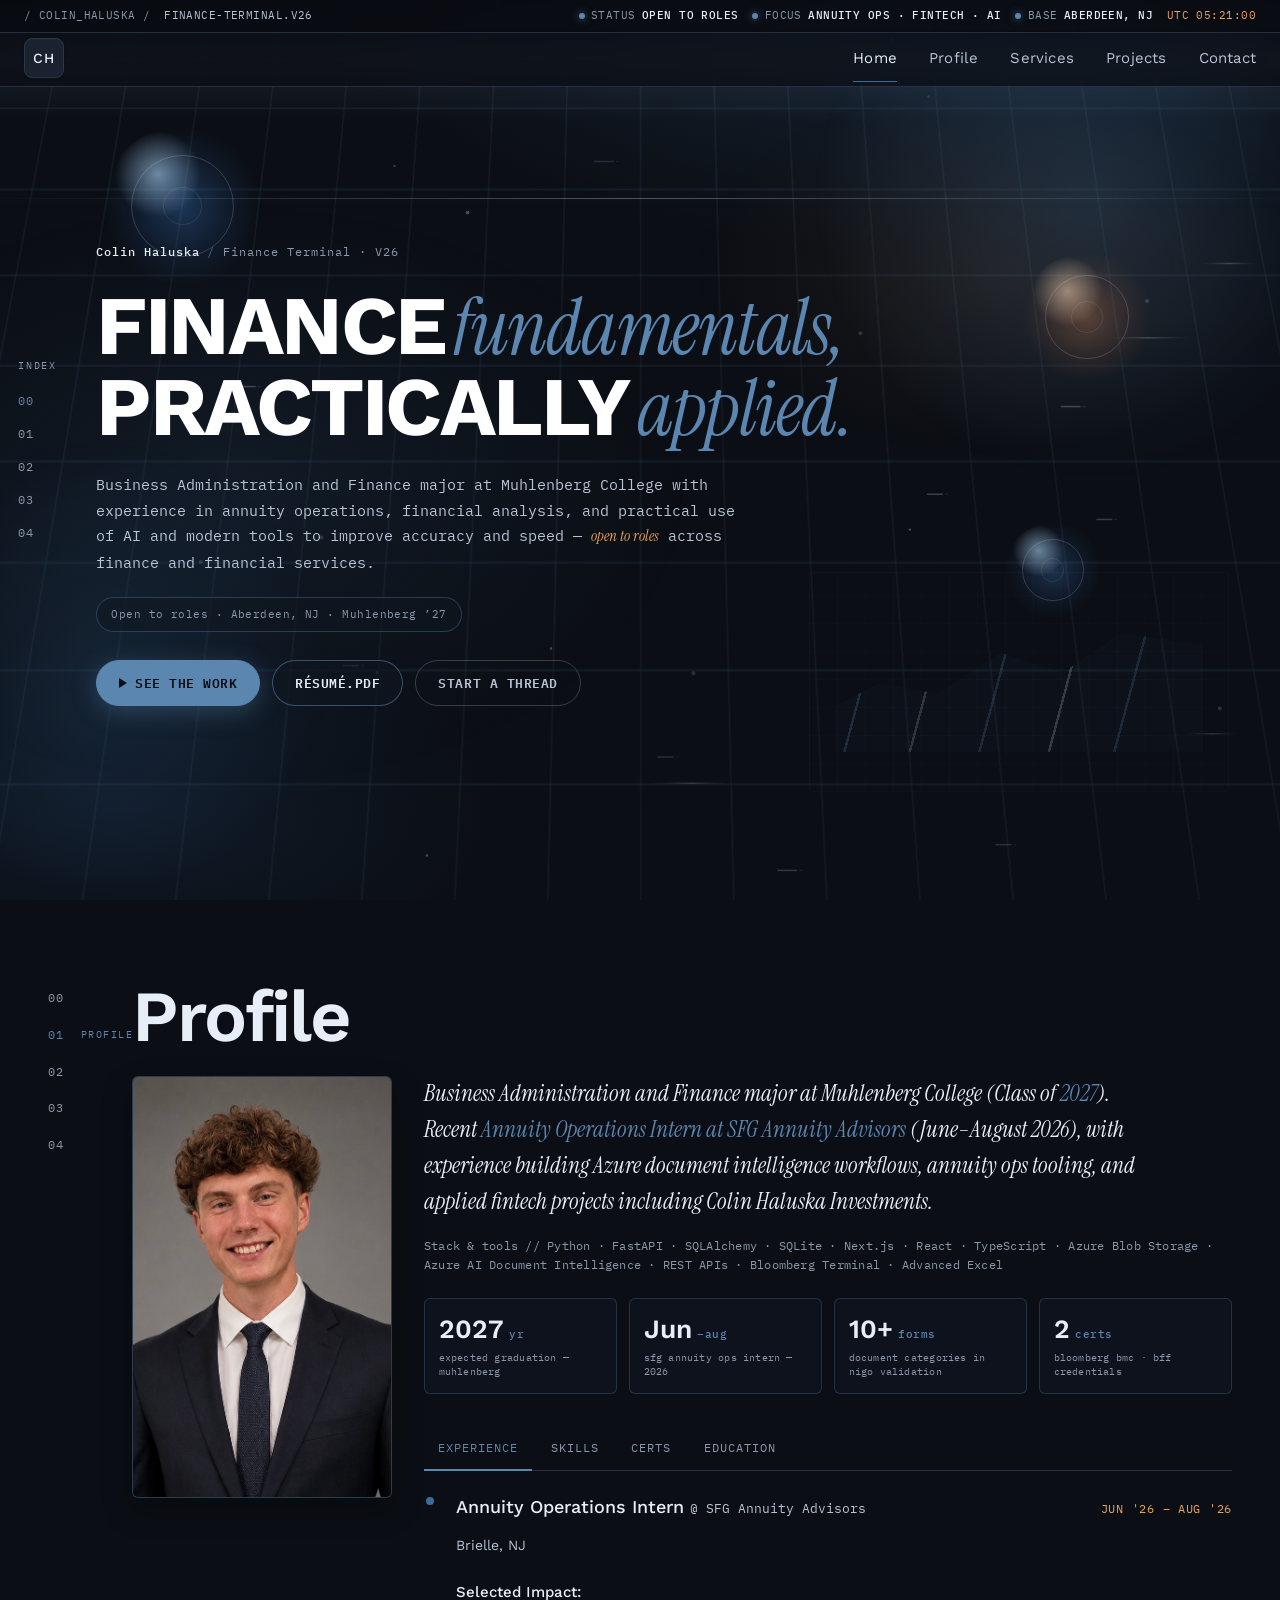
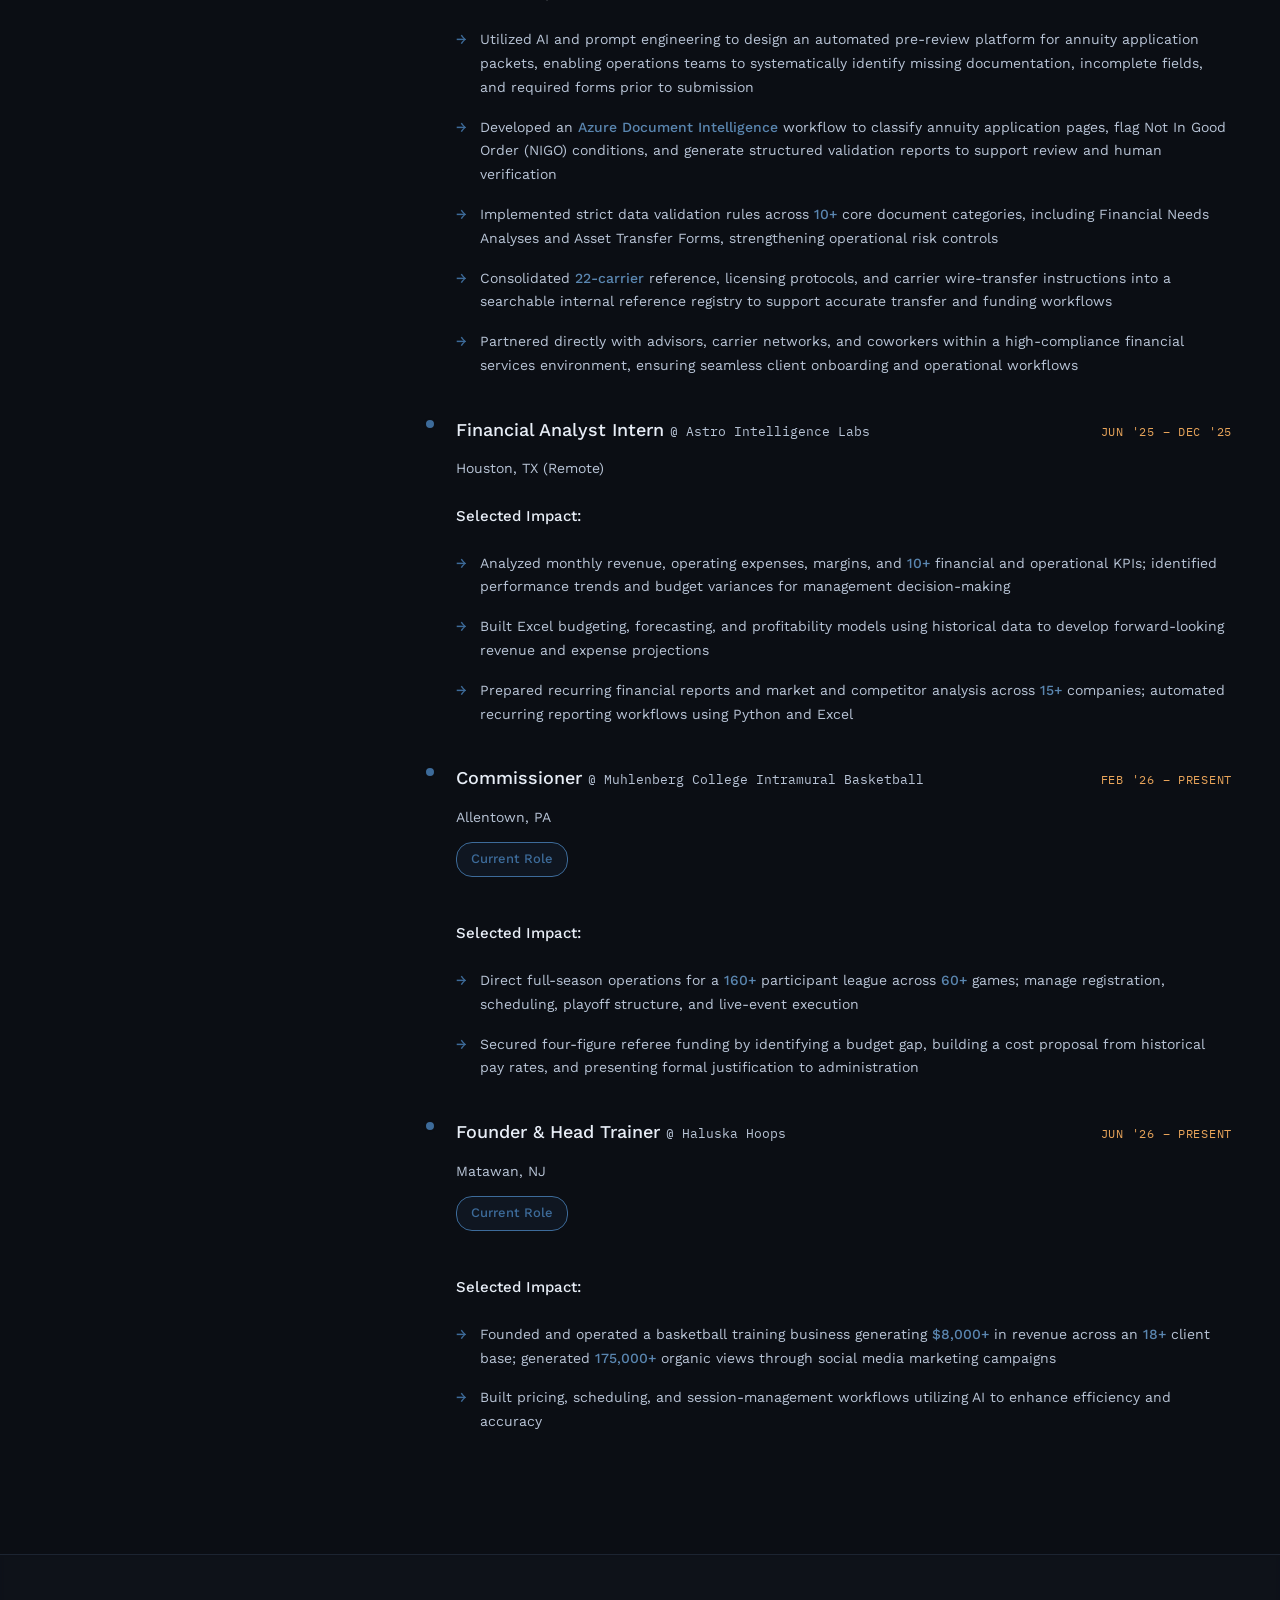
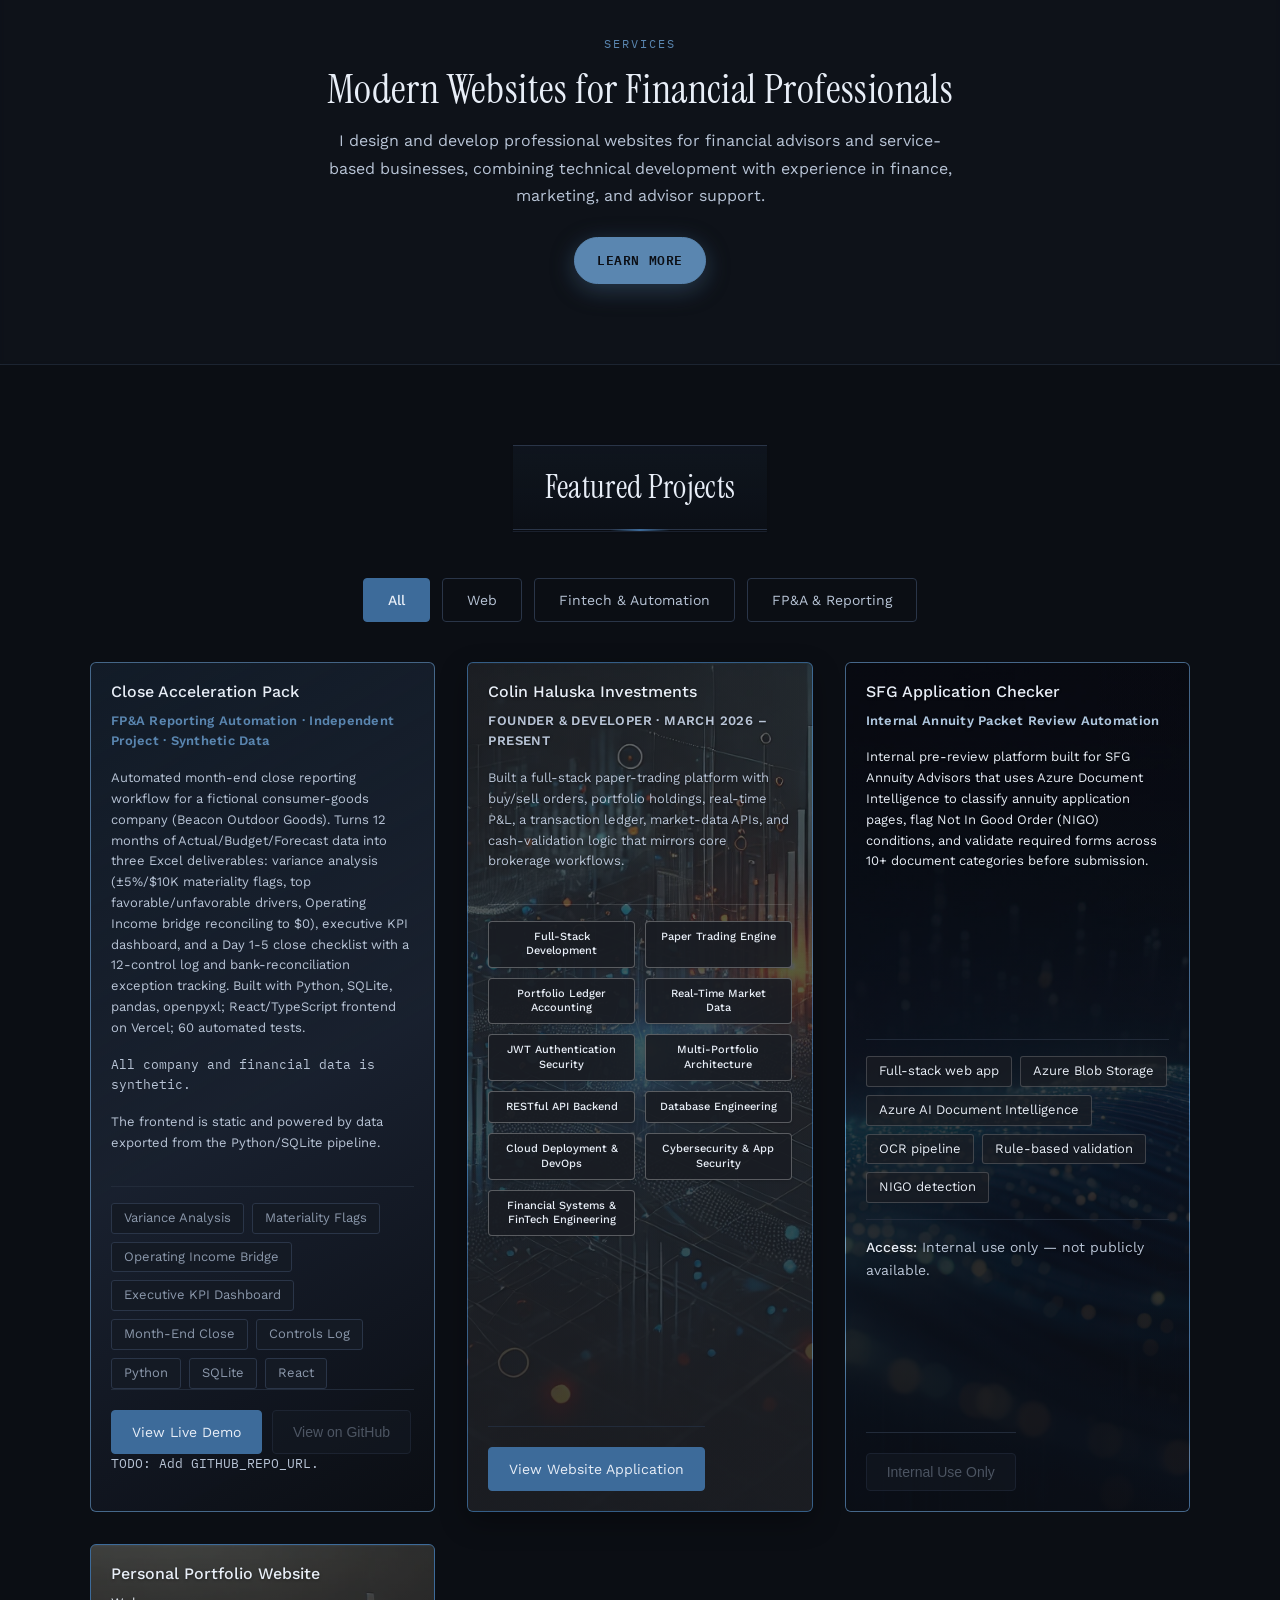
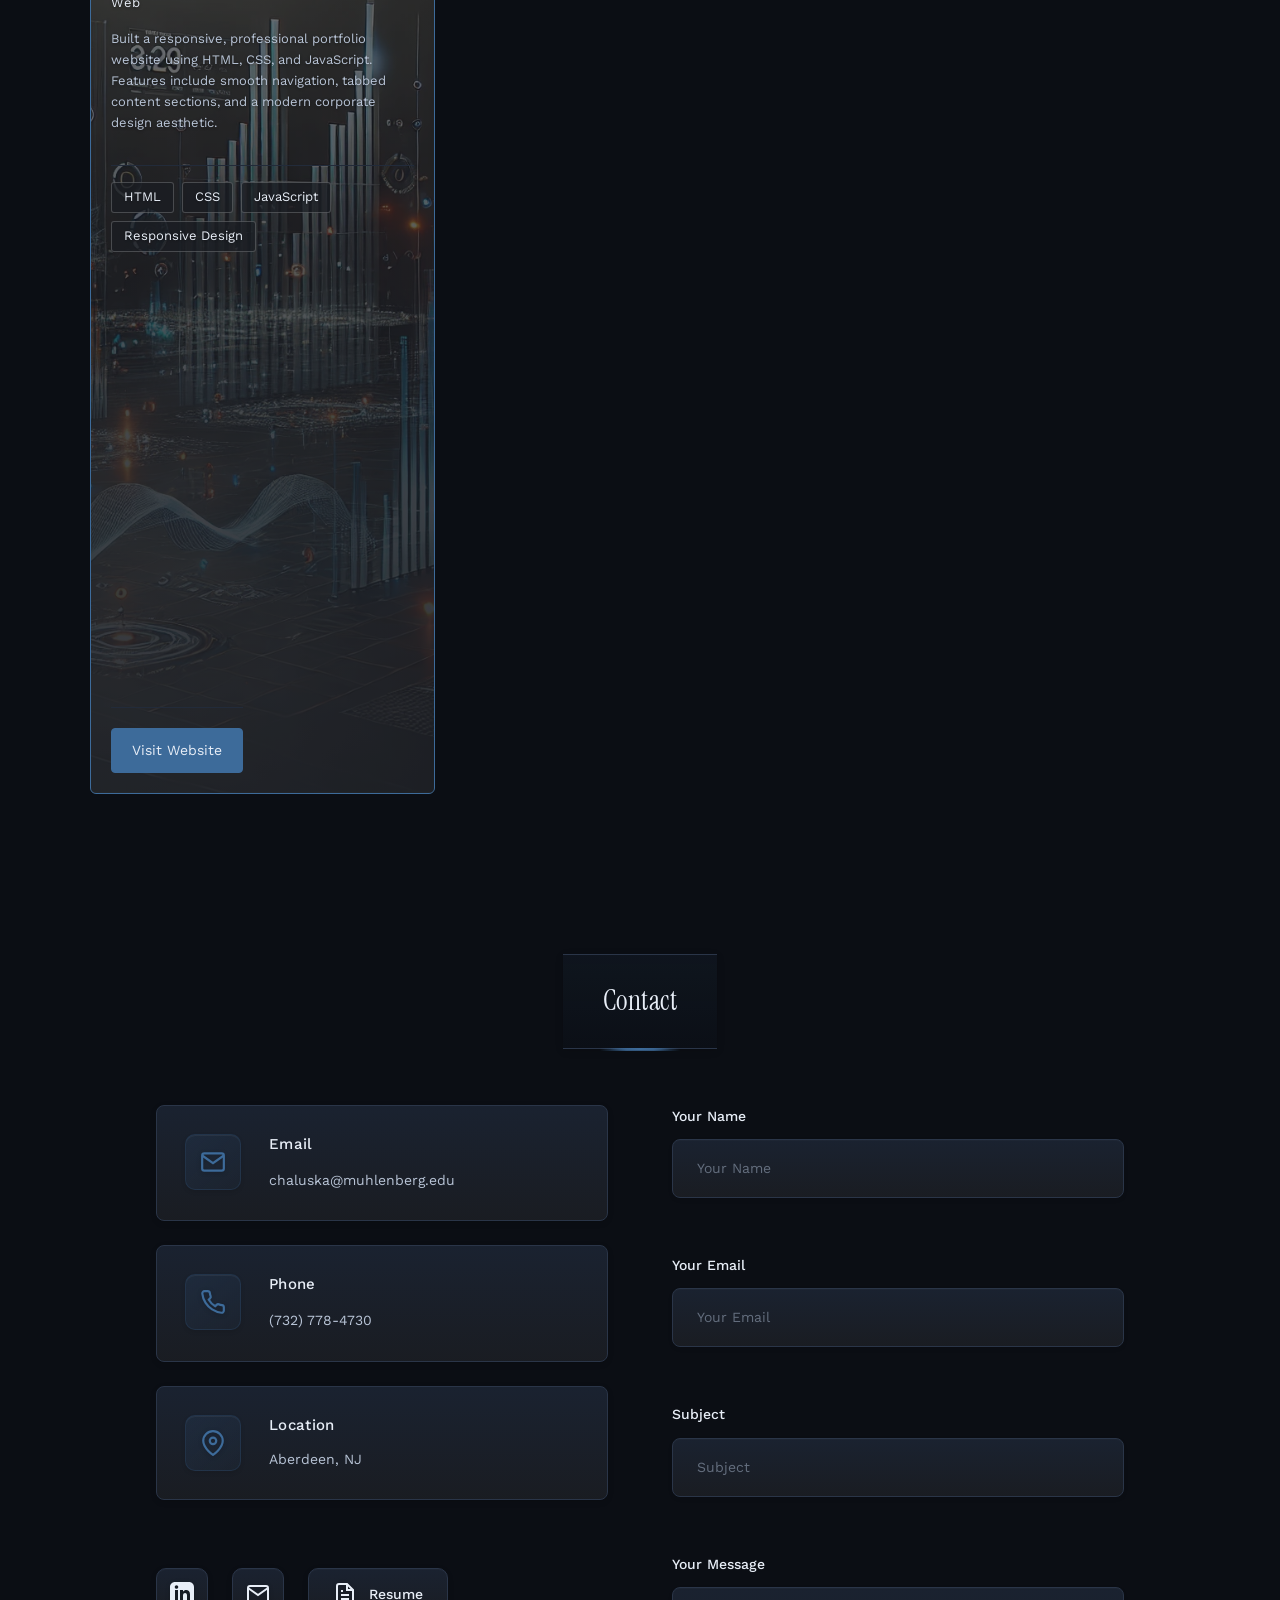
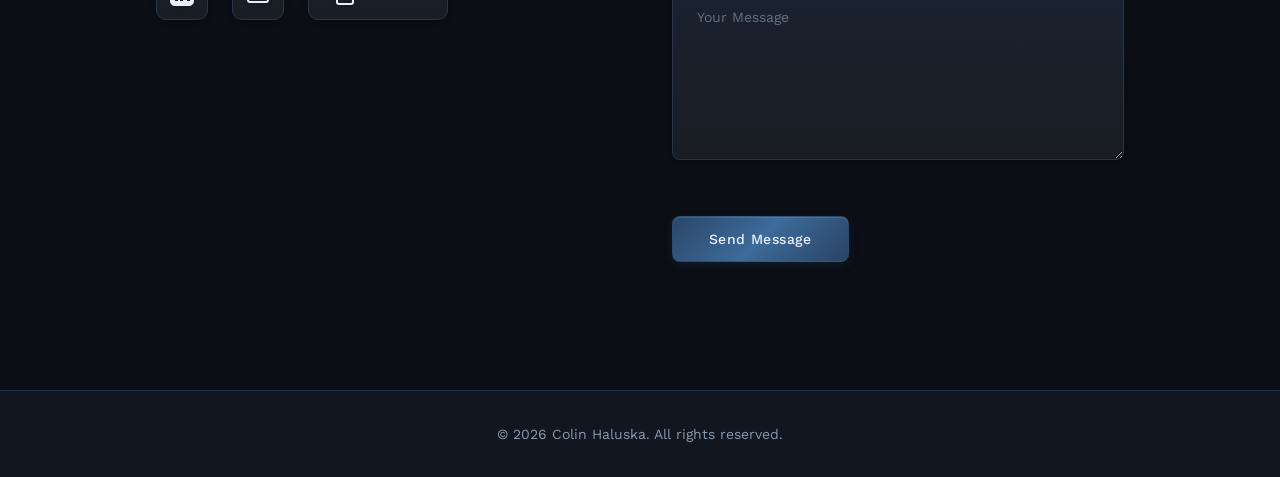
==== commit c79589d4: "Add Close Acceleration Pack live demo link. Co-authored-by: Cursor <cursoragent@cursor.com>" ====
--- a/index.html
+++ b/index.html
@@ -412,10 +412,10 @@
                                 <span>React</span>
                             </div>
                             <div class="project-actions project-actions--multiple">
-                                <button class="project-link-button project-link-button--todo" disabled data-todo-url="[LIVE_DEMO_URL]" title="TODO: Add LIVE_DEMO_URL"><span>View Live Demo</span></button>
+                                <a href="https://close-acceleration-pack.vercel.app/" target="_blank" rel="noopener noreferrer" class="project-link-button"><span>View Live Demo</span></a>
                                 <button class="project-link-button project-link-button--todo" disabled data-todo-url="[GITHUB_REPO_URL]" title="TODO: Add GITHUB_REPO_URL"><span>View on GitHub</span></button>
                             </div>
-                            <p class="project-link-todo-note">TODO: Add LIVE_DEMO_URL and GITHUB_REPO_URL.</p>
+                            <p class="project-link-todo-note">TODO: Add GITHUB_REPO_URL.</p>
                         </article>
 
                         <article class="project-card portfolio-tracker-card chi-investments-card" data-category="fintech">
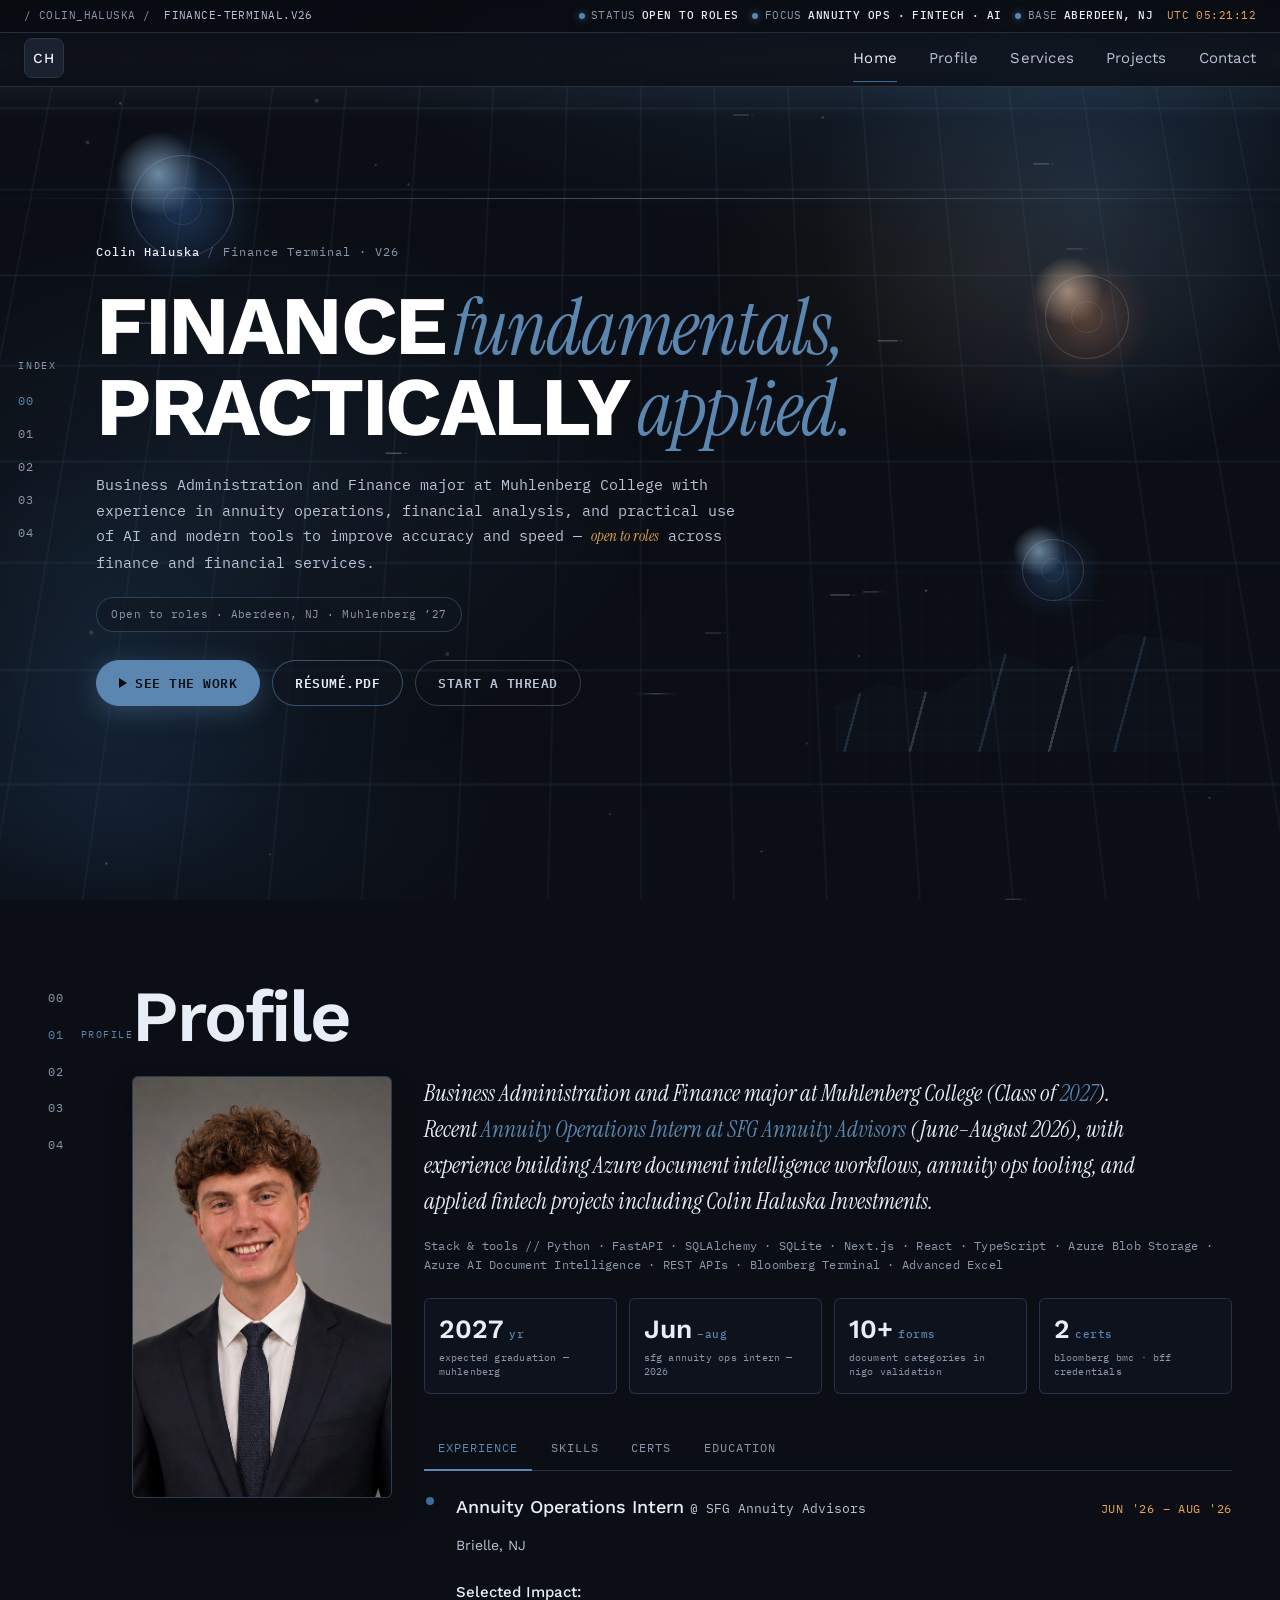
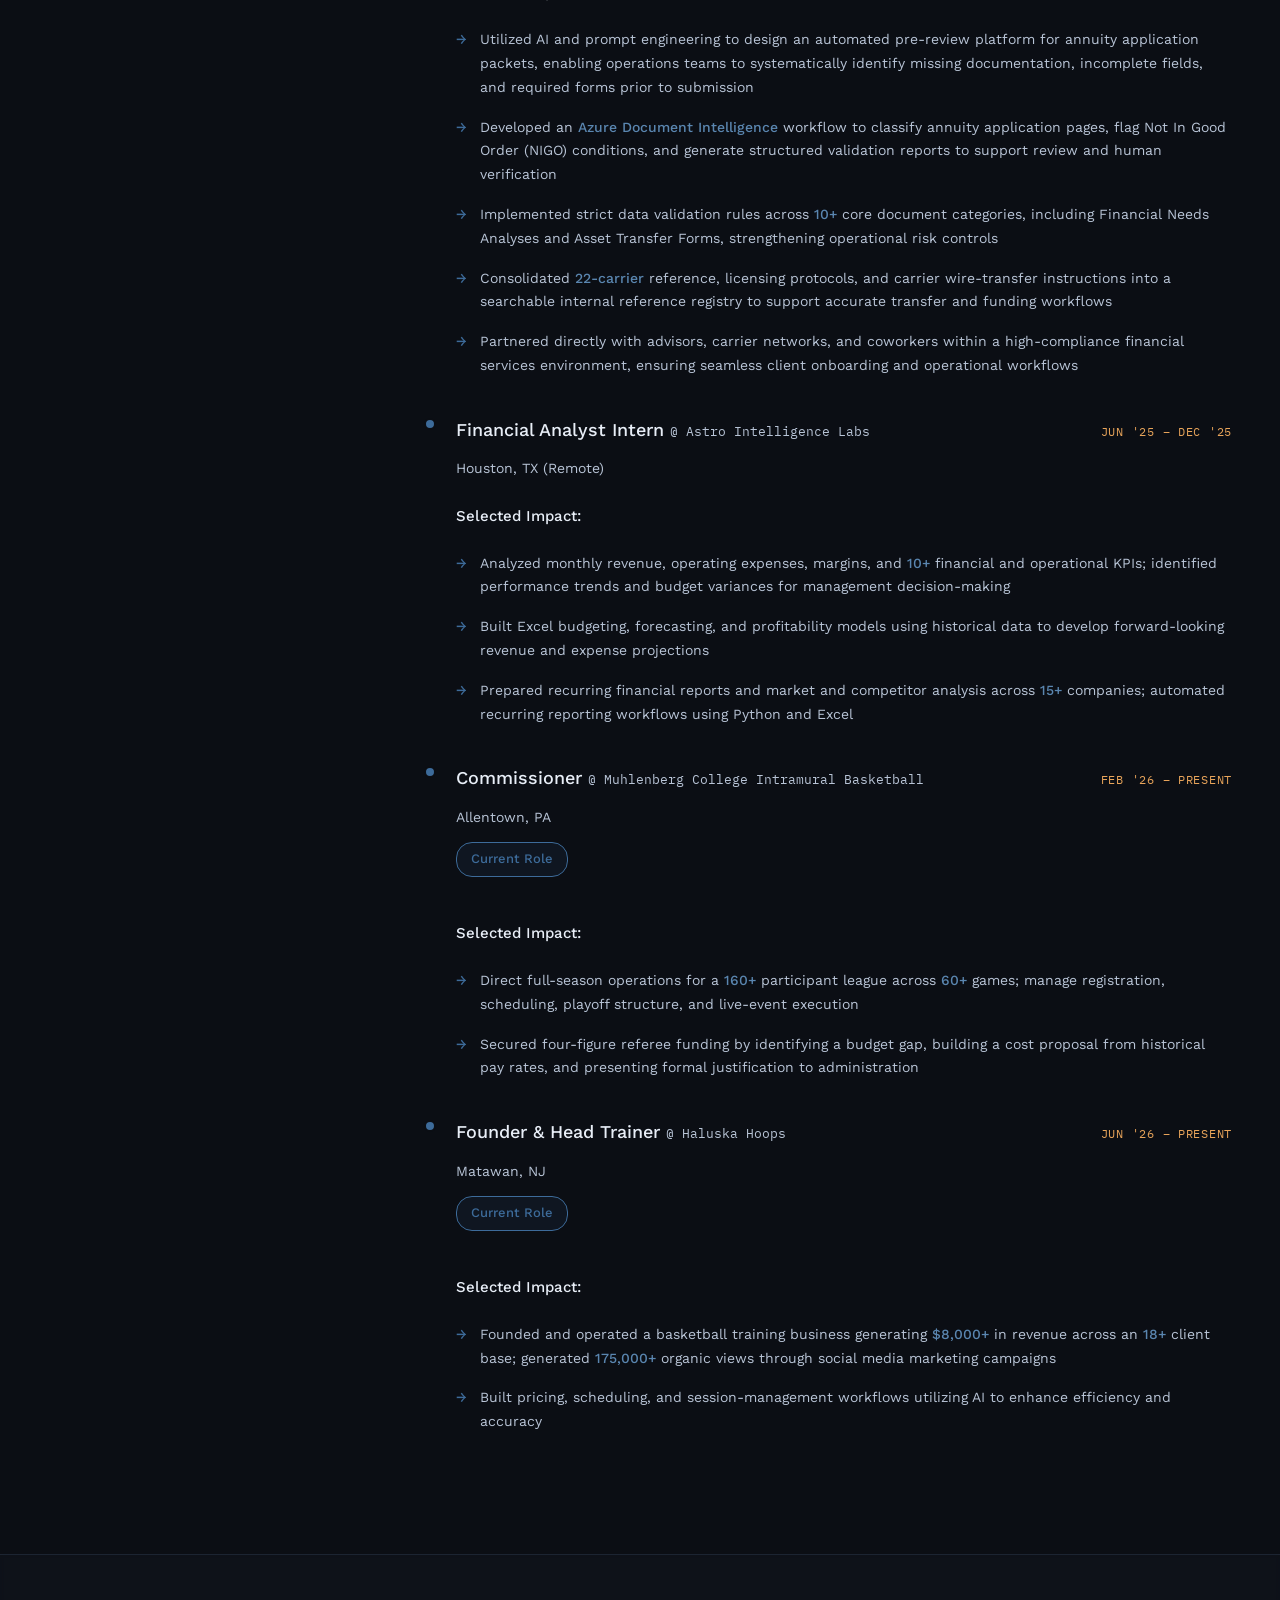
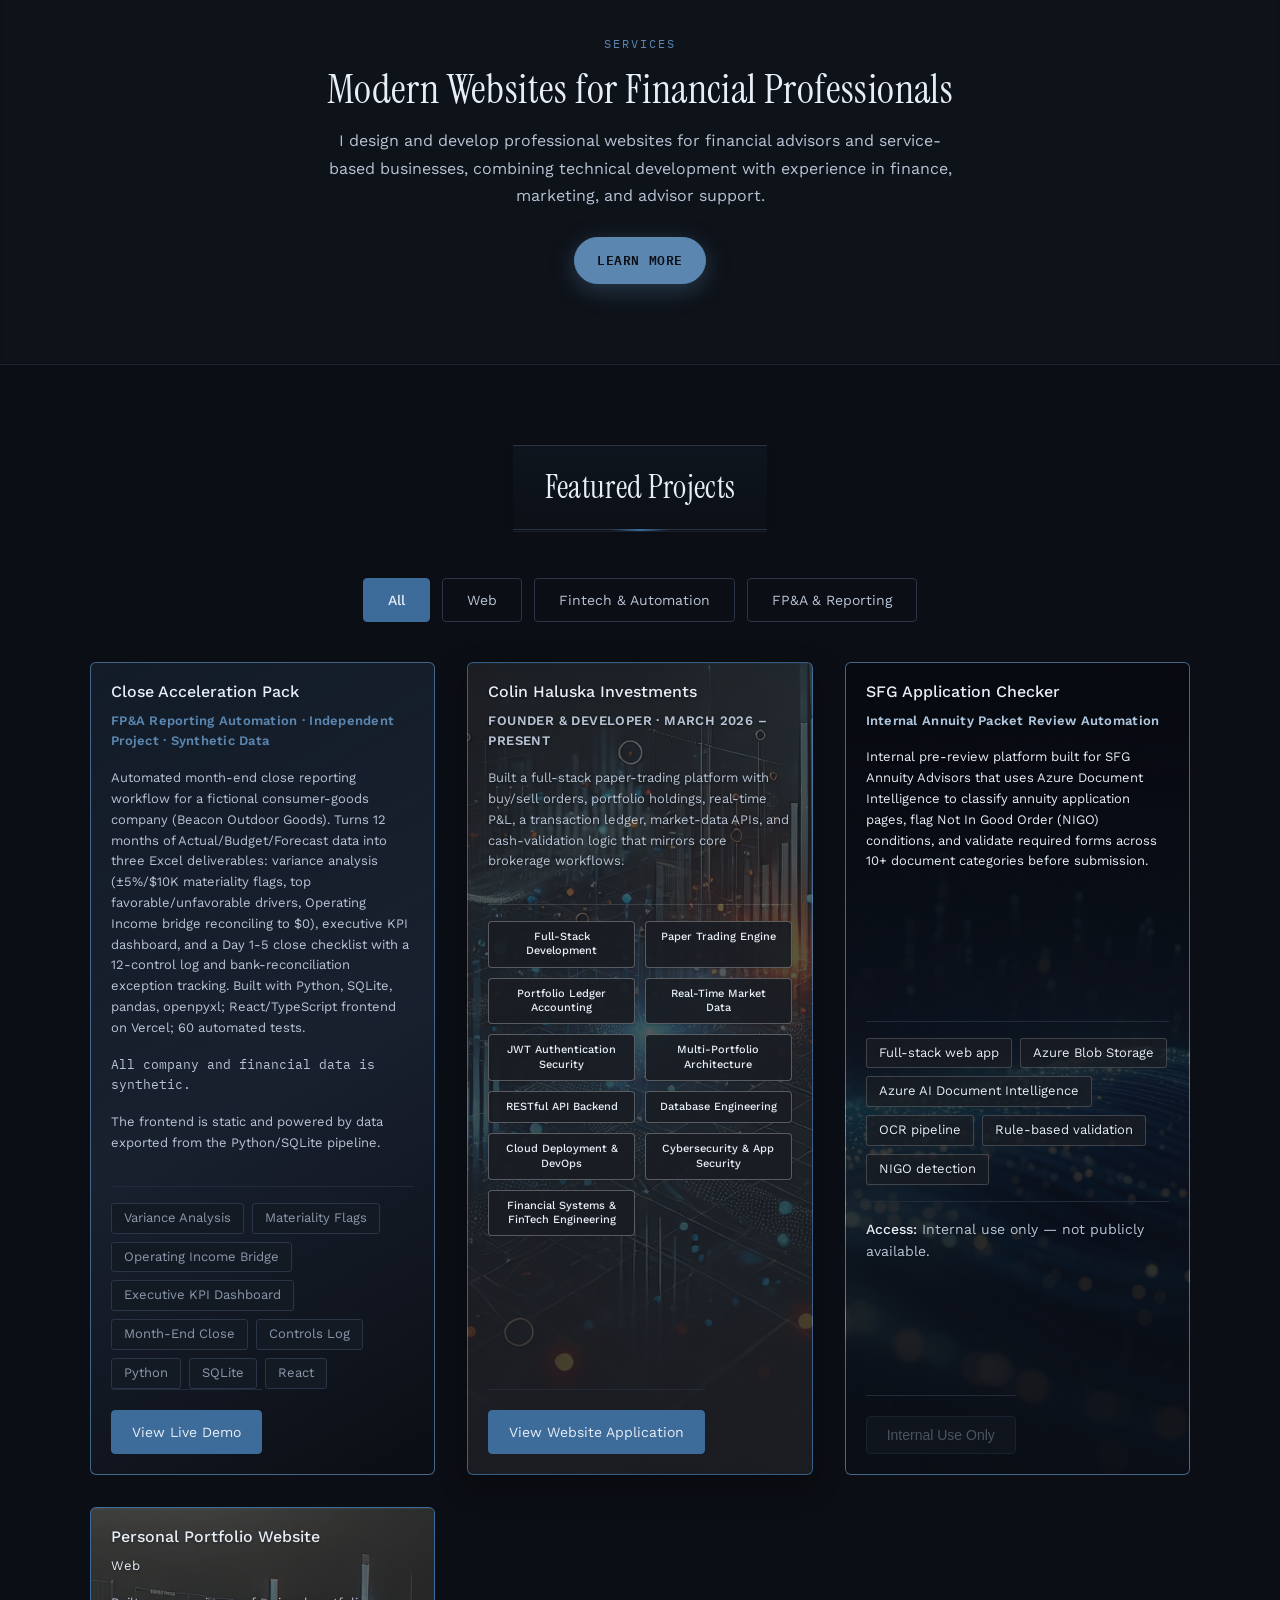
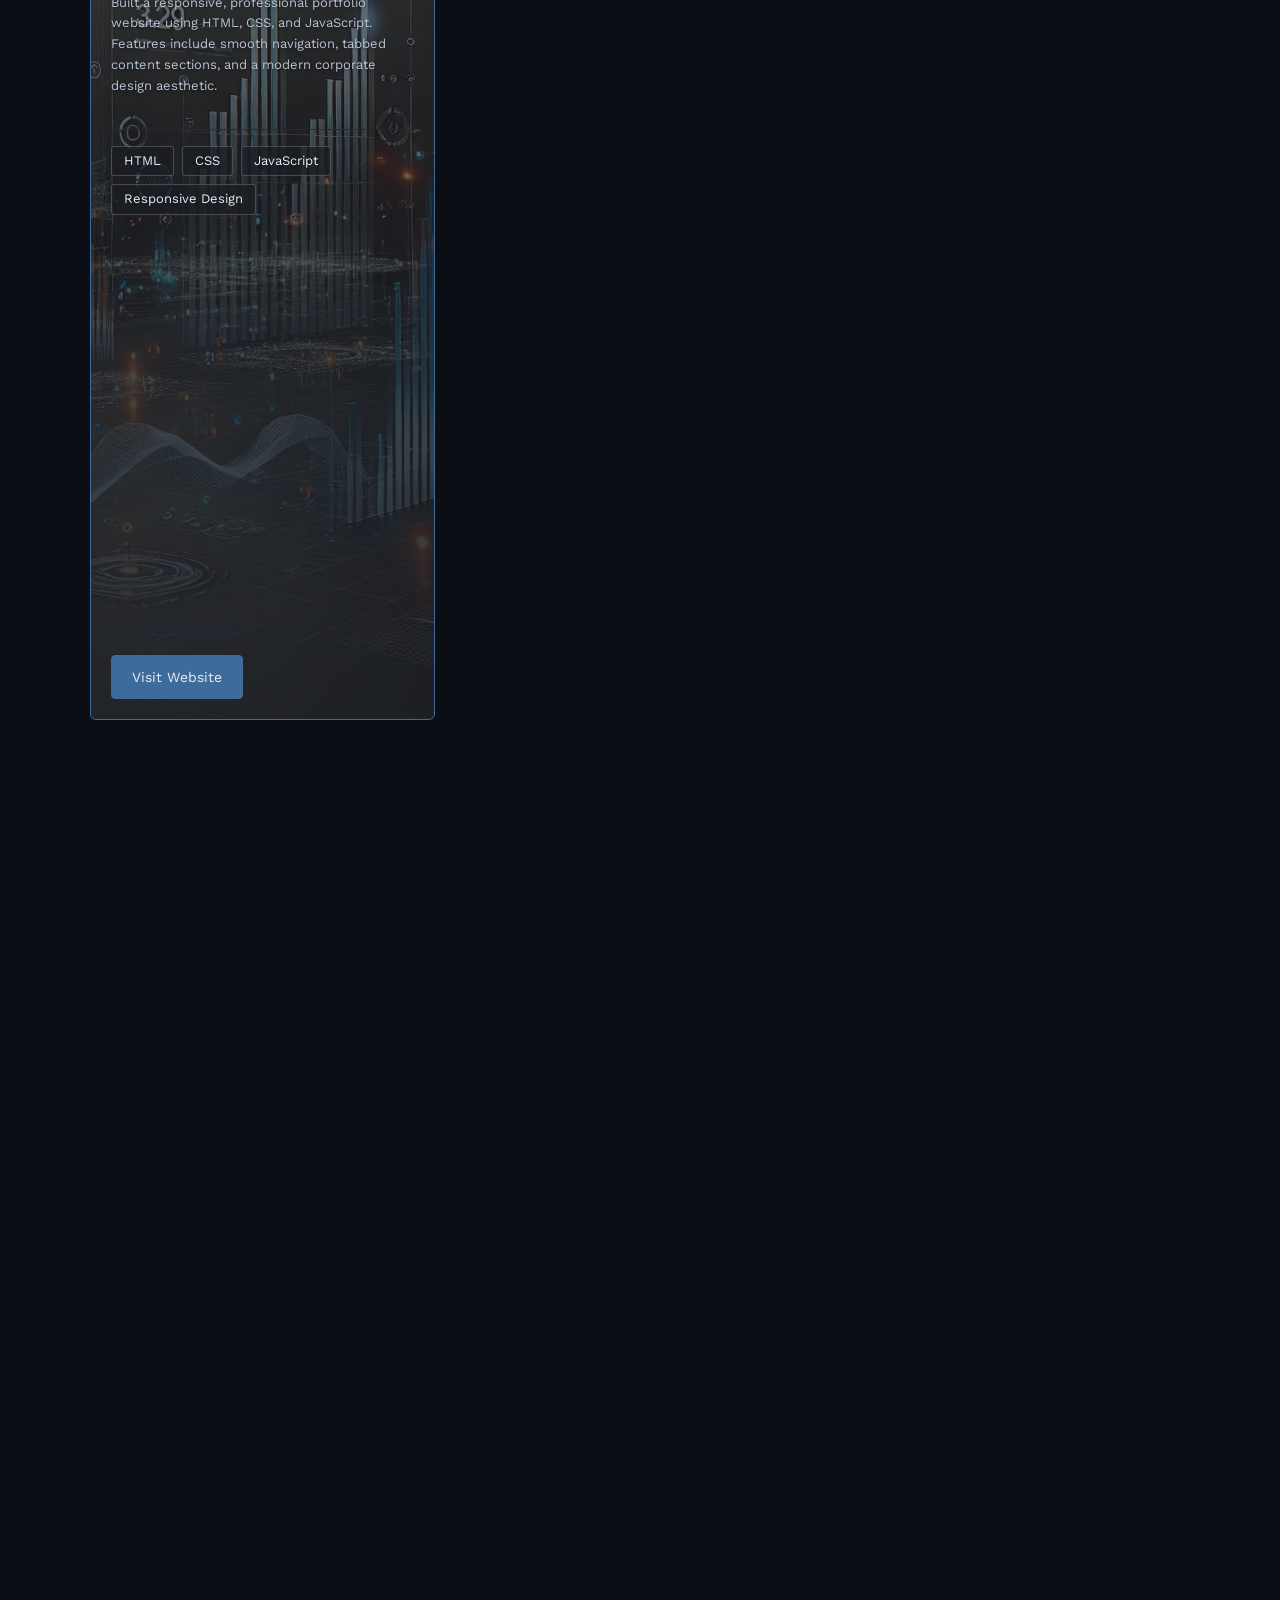
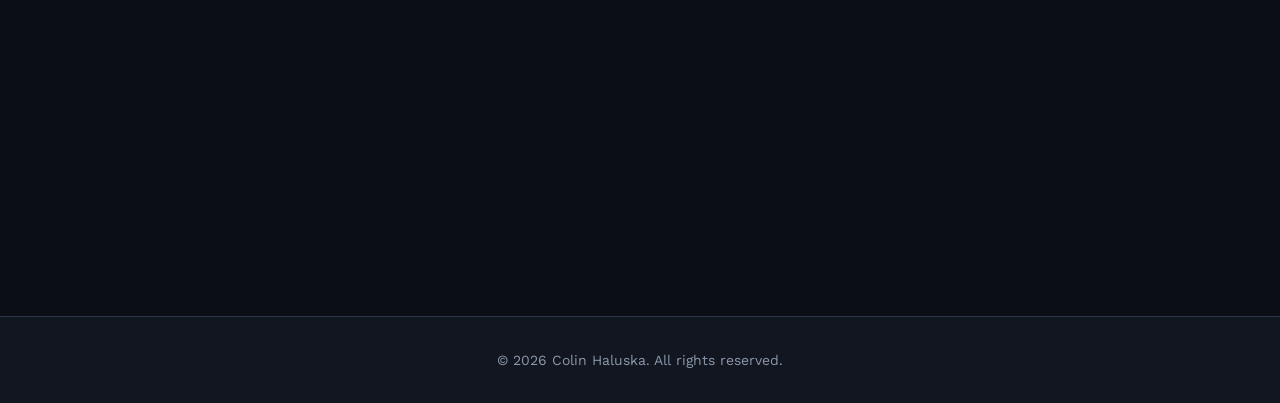
==== commit 9ab620e2: "Remove FP&A project GitHub option. Co-authored-by: Cursor <cursoragent@cursor.com>" ====
--- a/index.html
+++ b/index.html
@@ -411,11 +411,9 @@
                                 <span>SQLite</span>
                                 <span>React</span>
                             </div>
-                            <div class="project-actions project-actions--multiple">
+                            <div class="project-actions">
                                 <a href="https://close-acceleration-pack.vercel.app/" target="_blank" rel="noopener noreferrer" class="project-link-button"><span>View Live Demo</span></a>
-                                <button class="project-link-button project-link-button--todo" disabled data-todo-url="[GITHUB_REPO_URL]" title="TODO: Add GITHUB_REPO_URL"><span>View on GitHub</span></button>
-                            </div>
-                            <p class="project-link-todo-note">TODO: Add GITHUB_REPO_URL.</p>
+                            </div>
                         </article>
 
                         <article class="project-card portfolio-tracker-card chi-investments-card" data-category="fintech">
--- a/styles.css
+++ b/styles.css
@@ -4205,21 +4205,6 @@
     border-top: 1px solid var(--border-light);
 }
 
-.project-actions--multiple {
-    display: flex;
-    flex-wrap: wrap;
-    gap: 0.625rem;
-    width: 100%;
-}
-
-.project-link-todo-note {
-    width: 100%;
-    margin: 0.5rem 0 0;
-    font-family: var(--font-mono);
-    font-size: 0.6875rem;
-    color: var(--text-muted);
-}
-
 .project-link-button {
     display: inline-flex;
     align-items: center;
@@ -4243,8 +4228,7 @@
 }
 
 .project-link-button:disabled,
-.project-link-button[disabled],
-.project-link-button--todo {
+.project-link-button[disabled] {
     opacity: 0.5;
     cursor: not-allowed;
     background-color: var(--bg-secondary);
@@ -4254,8 +4238,7 @@
 }
 
 .project-link-button:disabled:hover,
-.project-link-button[disabled]:hover,
-.project-link-button--todo:hover {
+.project-link-button[disabled]:hover {
     opacity: 0.5;
     background-color: var(--bg-secondary);
     border-color: var(--border-color);
@@ -5500,11 +5483,6 @@
         grid-template-columns: 1fr;
     }
 
-    .project-actions--multiple .project-link-button {
-        width: 100%;
-        justify-content: center;
-    }
-
     .hero-pill {
         white-space: normal;
         line-height: 1.45;
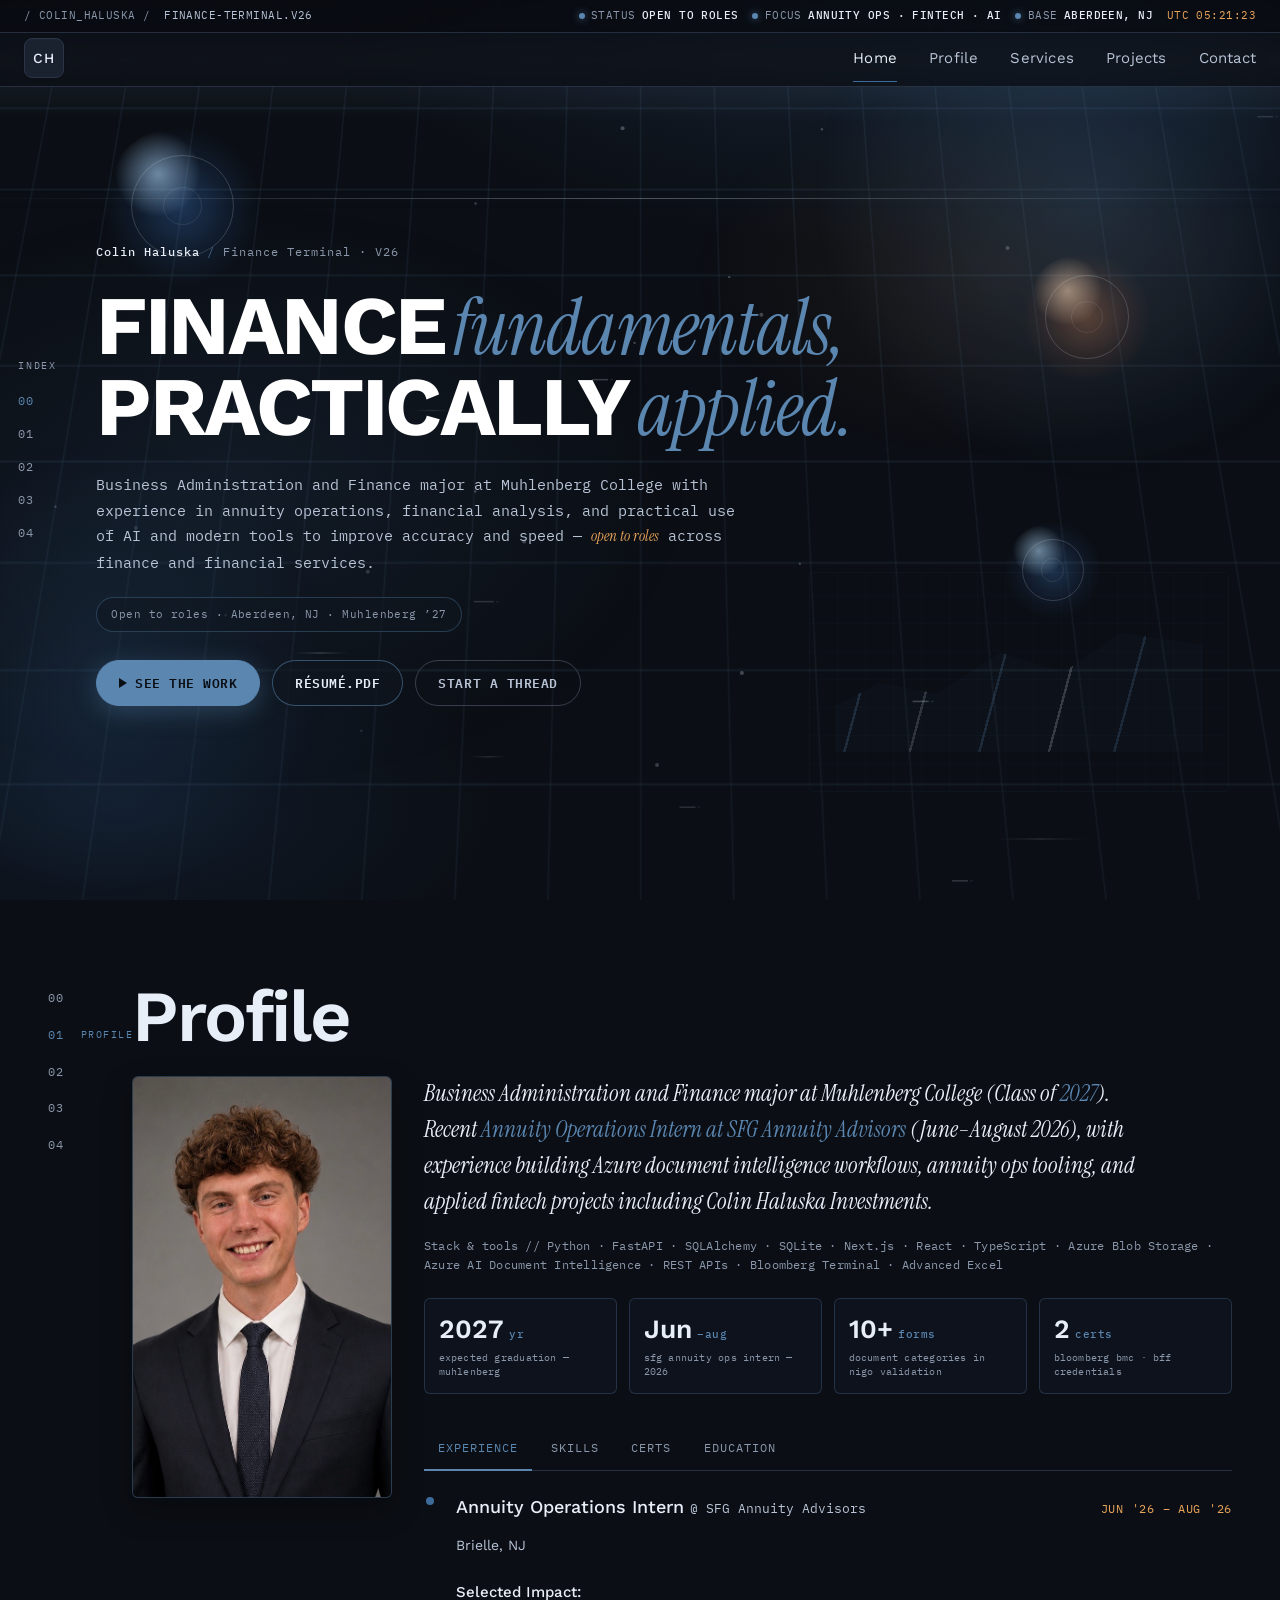
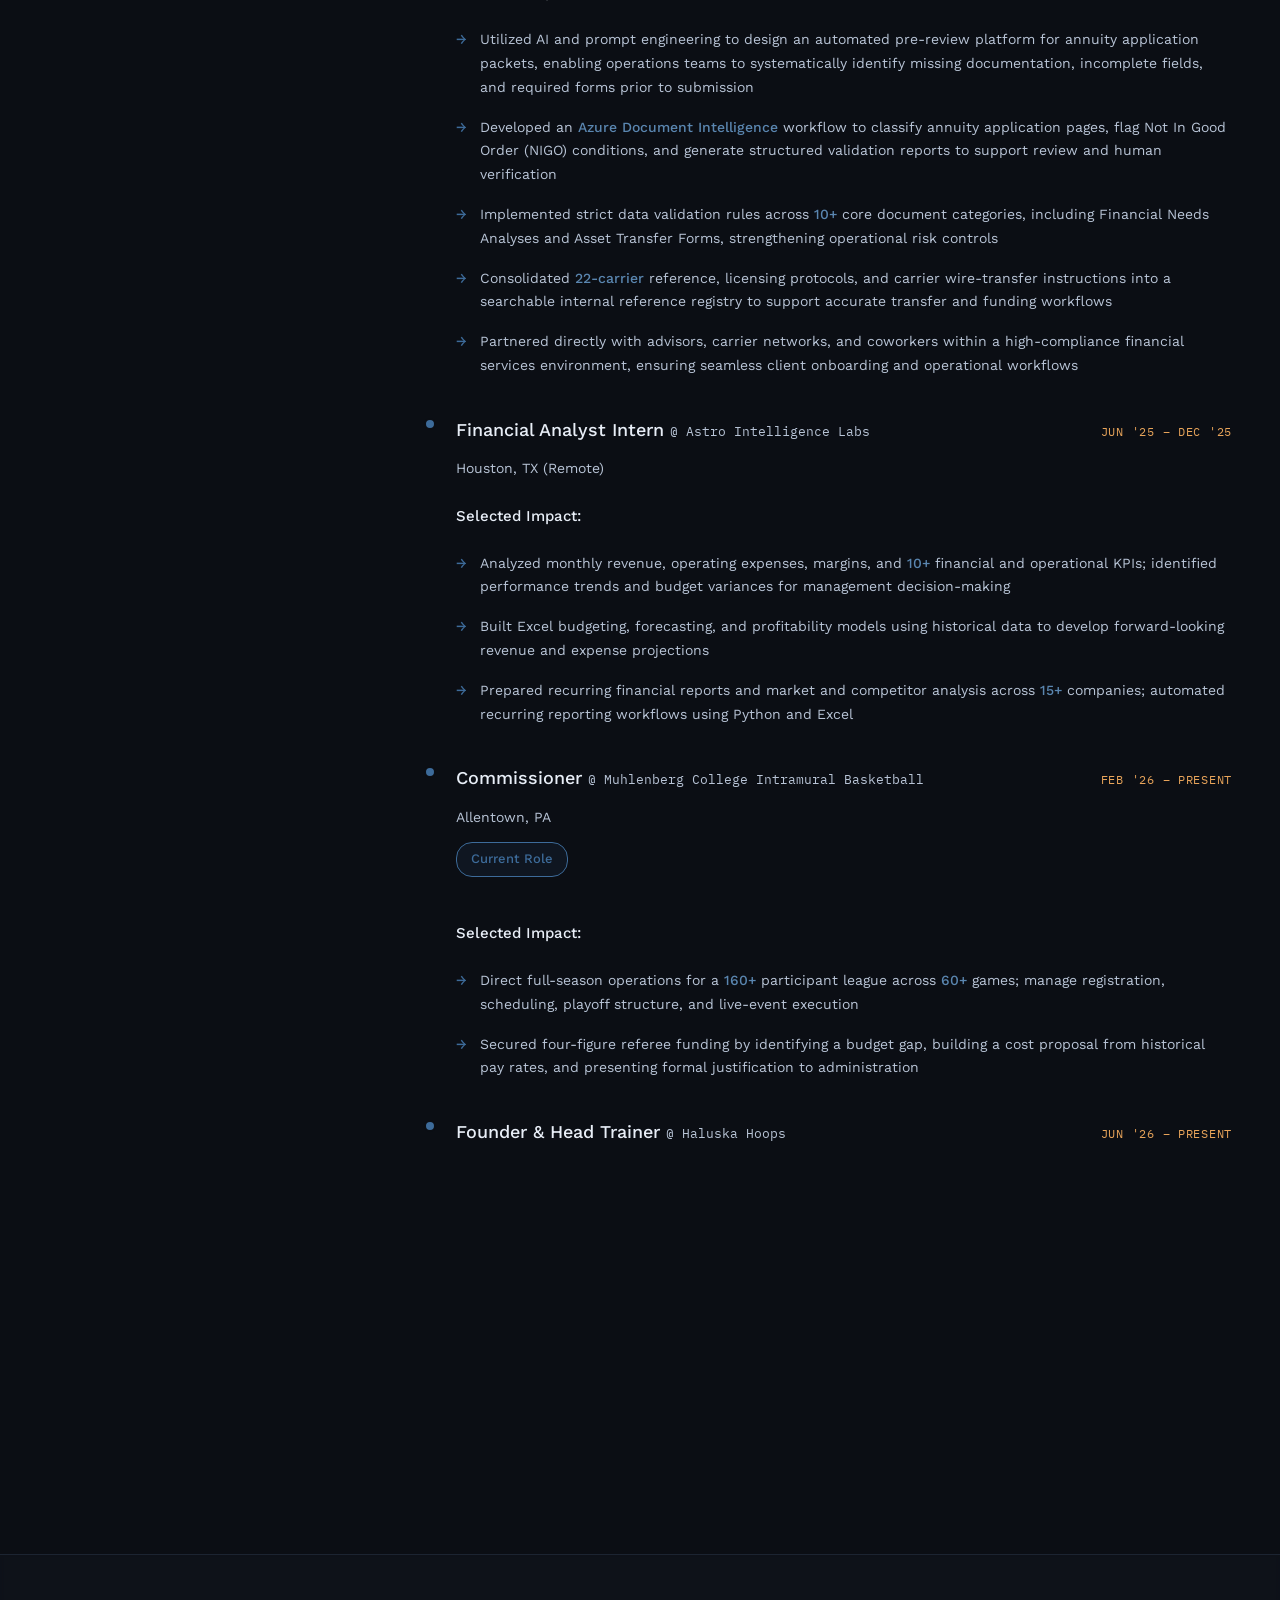
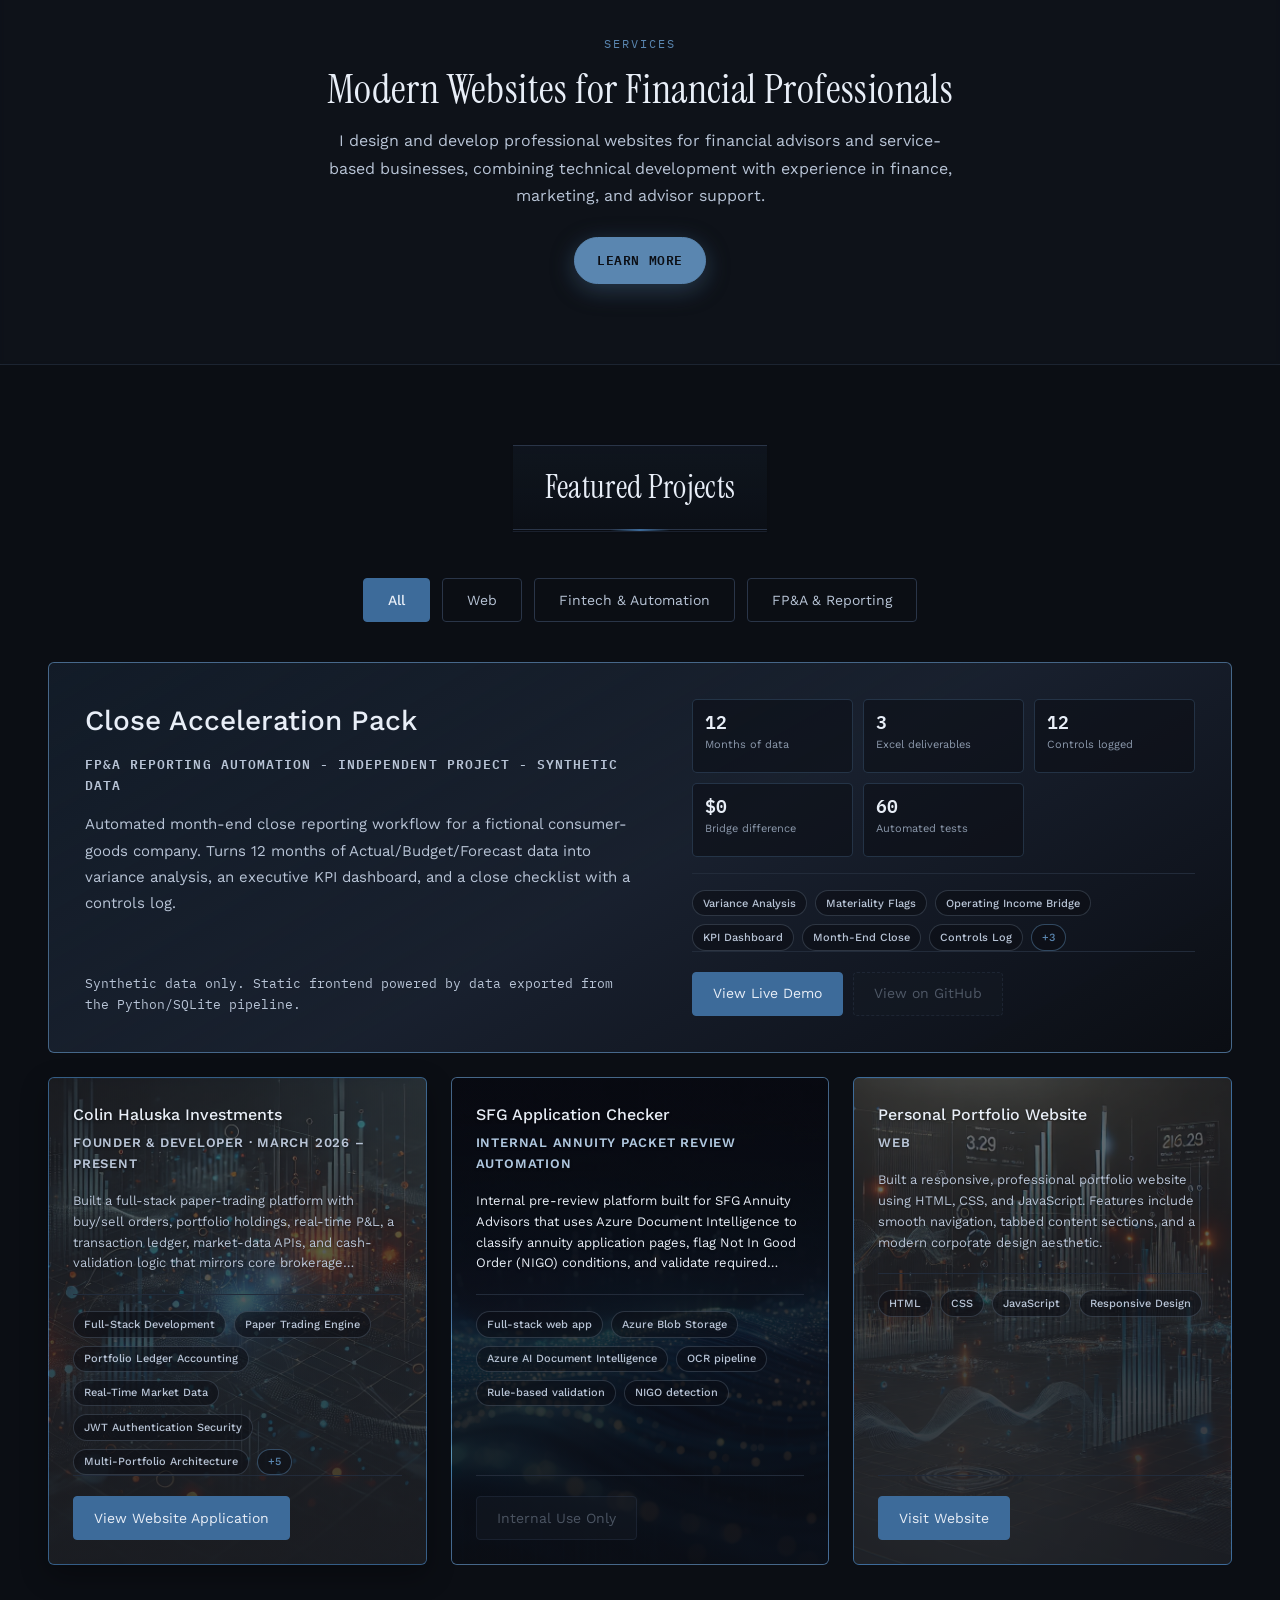
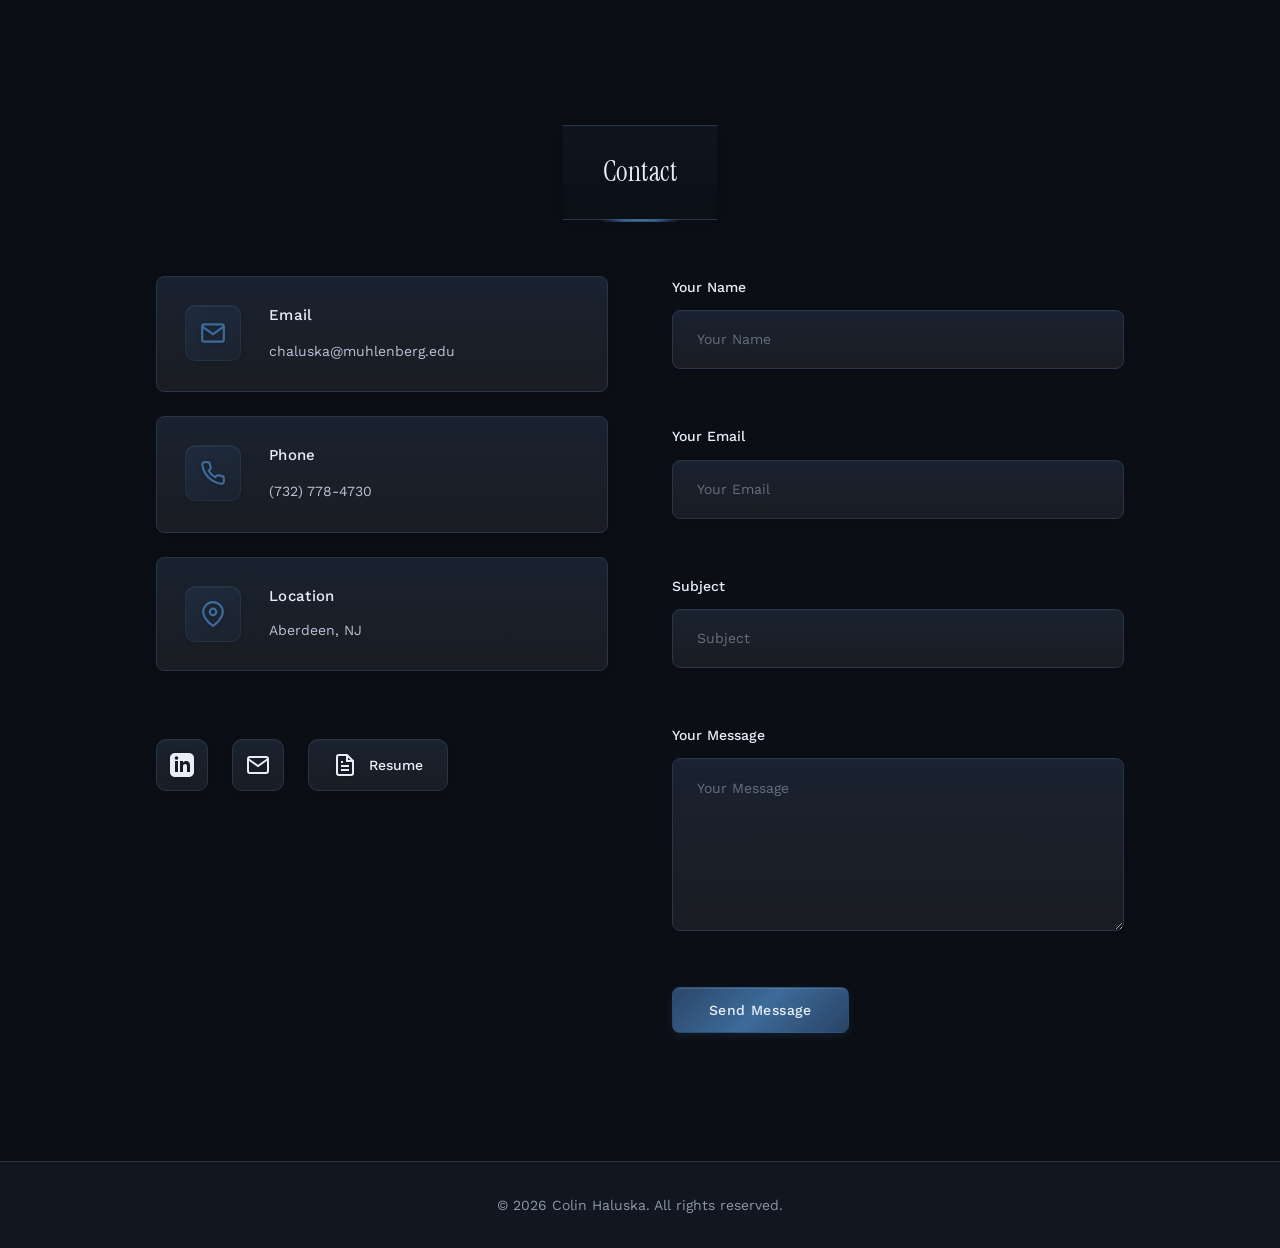
==== commit 03edd837: "Redesign project card layout Co-authored-by: Cursor <cursoragent@cursor.com>" ====
--- a/index.html
+++ b/index.html
@@ -393,26 +393,39 @@
                     <button class="project-tab-button" data-project-filter="fpa" aria-pressed="false">FP&amp;A &amp; Reporting</button>
                 </div>
                 <div class="projects-content">
-                    <div class="projects-grid" id="project-grid" aria-live="polite">
+                    <div class="projects-grid is-all" id="project-grid" aria-live="polite">
                         <article class="project-card close-acceleration-card" data-category="fintech fpa">
-                            <h3>Close Acceleration Pack</h3>
-                            <p class="project-subtitle">FP&amp;A Reporting Automation · Independent Project · Synthetic Data</p>
-                            <p class="project-summary">Automated month-end close reporting workflow for a fictional consumer-goods company (Beacon Outdoor Goods). Turns 12 months of Actual/Budget/Forecast data into three Excel deliverables: variance analysis (±5%/$10K materiality flags, top favorable/unfavorable drivers, Operating Income bridge reconciling to $0), executive KPI dashboard, and a Day 1-5 close checklist with a 12-control log and bank-reconciliation exception tracking. Built with Python, SQLite, pandas, openpyxl; React/TypeScript frontend on Vercel; 60 automated tests.</p>
-                            <p class="project-data-note">All company and financial data is synthetic.</p>
-                            <p class="project-implementation-note">The frontend is static and powered by data exported from the Python/SQLite pipeline.</p>
-                            <div class="project-tools">
-                                <span>Variance Analysis</span>
-                                <span>Materiality Flags</span>
-                                <span>Operating Income Bridge</span>
-                                <span>Executive KPI Dashboard</span>
-                                <span>Month-End Close</span>
-                                <span>Controls Log</span>
-                                <span>Python</span>
-                                <span>SQLite</span>
-                                <span>React</span>
-                            </div>
-                            <div class="project-actions">
-                                <a href="https://close-acceleration-pack.vercel.app/" target="_blank" rel="noopener noreferrer" class="project-link-button"><span>View Live Demo</span></a>
+                            <div class="project-featured-layout">
+                                <div class="project-featured-copy">
+                                    <h3>Close Acceleration Pack</h3>
+                                    <p class="project-eyebrow">FP&amp;A REPORTING AUTOMATION - INDEPENDENT PROJECT - SYNTHETIC DATA</p>
+                                    <p class="project-summary">Automated month-end close reporting workflow for a fictional consumer-goods company. Turns 12 months of Actual/Budget/Forecast data into variance analysis, an executive KPI dashboard, and a close checklist with a controls log.</p>
+                                    <p class="project-footnote">Synthetic data only. Static frontend powered by data exported from the Python/SQLite pipeline.</p>
+                                </div>
+                                <div class="project-featured-details">
+                                    <div class="project-stats" aria-label="Close Acceleration Pack statistics">
+                                        <div class="project-stat"><strong>12</strong><span>Months of data</span></div>
+                                        <div class="project-stat"><strong>3</strong><span>Excel deliverables</span></div>
+                                        <div class="project-stat"><strong>12</strong><span>Controls logged</span></div>
+                                        <div class="project-stat"><strong>$0</strong><span>Bridge difference</span></div>
+                                        <div class="project-stat"><strong>60</strong><span>Automated tests</span></div>
+                                    </div>
+                                    <div class="project-chips" aria-label="Technologies and capabilities">
+                                        <span>Variance Analysis</span>
+                                        <span>Materiality Flags</span>
+                                        <span>Operating Income Bridge</span>
+                                        <span>KPI Dashboard</span>
+                                        <span>Month-End Close</span>
+                                        <span>Controls Log</span>
+                                        <span>Python</span>
+                                        <span>SQLite</span>
+                                        <span>React</span>
+                                    </div>
+                                    <div class="project-actions">
+                                        <a href="https://close-acceleration-pack.vercel.app/" target="_blank" rel="noopener noreferrer" class="project-link-button" aria-label="View Close Acceleration Pack live demo"><span>View Live Demo</span></a>
+                                        <button class="project-link-button project-link-button--todo" disabled data-todo-url="[GITHUB_REPO_URL]" title="TODO: Add GITHUB_REPO_URL" aria-label="View Close Acceleration Pack on GitHub; link coming soon"><span>View on GitHub</span></button>
+                                    </div>
+                                </div>
                             </div>
                         </article>
 
@@ -420,7 +433,7 @@
                             <h3>Colin Haluska Investments</h3>
                             <p class="project-subtitle">Founder &amp; Developer · March 2026 – Present</p>
                             <p class="project-summary">Built a full-stack paper-trading platform with buy/sell orders, portfolio holdings, real-time P&amp;L, a transaction ledger, market-data APIs, and cash-validation logic that mirrors core brokerage workflows.</p>
-                            <div class="project-competencies">
+                            <div class="project-chips" aria-label="Technologies and capabilities">
                                 <span>Full-Stack Development</span>
                                 <span>Paper Trading Engine</span>
                                 <span>Portfolio Ledger Accounting</span>
@@ -434,7 +447,7 @@
                                 <span>Financial Systems &amp; FinTech Engineering</span>
                             </div>
                             <div class="project-actions">
-                                <a href="https://www.colinhaluskainvestments.com/" target="_blank" rel="noopener noreferrer" class="project-link-button">
+                                <a href="https://www.colinhaluskainvestments.com/" target="_blank" rel="noopener noreferrer" class="project-link-button" aria-label="View Colin Haluska Investments website application">
                                     <span>View Website Application</span>
                                 </a>
                             </div>
@@ -444,7 +457,7 @@
                             <h3>SFG Application Checker</h3>
                             <p class="project-subtitle">Internal Annuity Packet Review Automation</p>
                             <p class="project-summary">Internal pre-review platform built for SFG Annuity Advisors that uses Azure Document Intelligence to classify annuity application pages, flag Not In Good Order (NIGO) conditions, and validate required forms across 10+ document categories before submission.</p>
-                            <div class="project-tools">
+                            <div class="project-chips" aria-label="Technologies and capabilities">
                                 <span>Full-stack web app</span>
                                 <span>Azure Blob Storage</span>
                                 <span>Azure AI Document Intelligence</span>
@@ -452,11 +465,8 @@
                                 <span>Rule-based validation</span>
                                 <span>NIGO detection</span>
                             </div>
-                            <div class="project-outcome">
-                                <strong>Access:</strong> Internal use only — not publicly available.
-                            </div>
                             <div class="project-actions">
-                                <button class="project-link-button" disabled>
+                                <button class="project-link-button" disabled aria-label="SFG Application Checker is for internal use only">
                                     <span>Internal Use Only</span>
                                 </button>
                             </div>
@@ -464,16 +474,16 @@
 
                         <article class="project-card portfolio-website-card" data-category="web">
                             <h3>Personal Portfolio Website</h3>
-                            <p class="project-context">Web</p>
-                            <p>Built a responsive, professional portfolio website using HTML, CSS, and JavaScript. Features include smooth navigation, tabbed content sections, and a modern corporate design aesthetic.</p>
-                            <div class="project-tools">
+                            <p class="project-subtitle">Web</p>
+                            <p class="project-summary">Built a responsive, professional portfolio website using HTML, CSS, and JavaScript. Features include smooth navigation, tabbed content sections, and a modern corporate design aesthetic.</p>
+                            <div class="project-chips" aria-label="Technologies and capabilities">
                                 <span>HTML</span>
                                 <span>CSS</span>
                                 <span>JavaScript</span>
                                 <span>Responsive Design</span>
                             </div>
                             <div class="project-actions">
-                                <a href="https://chaluska4.github.io" target="_blank" rel="noopener noreferrer" class="project-link-button">
+                                <a href="https://chaluska4.github.io" target="_blank" rel="noopener noreferrer" class="project-link-button" aria-label="Visit the personal portfolio website">
                                     <span>Visit Website</span>
                                 </a>
                             </div>
--- a/styles.css
+++ b/styles.css
@@ -3793,7 +3793,7 @@
 
 /* Projects Section */
 .projects-tabs {
-    max-width: 1100px;
+    max-width: 1200px;
     margin: 0 auto;
 }
 
@@ -3860,10 +3860,10 @@
 
 .projects-grid {
     display: grid;
-    grid-template-columns: repeat(auto-fit, minmax(300px, 1fr));
-    grid-auto-rows: 1fr;
-    gap: 1.5rem;
-    max-width: 1100px;
+    grid-template-columns: repeat(auto-fit, minmax(min(320px, 100%), 1fr));
+    grid-auto-rows: auto;
+    gap: 24px;
+    max-width: 1200px;
     margin: 0 auto;
     padding-top: 0;
     margin-top: 0;
@@ -3882,7 +3882,7 @@
 .project-card {
     background-color: rgba(26, 34, 48, 0.88);
     border: 1px solid var(--border-color);
-    padding: 16px 20px 20px 20px;
+    padding: 1.5rem;
     border-radius: 6px;
     transition: transform 0.25s ease, border-color 0.25s ease, box-shadow 0.25s ease, background-color 0.25s ease;
     position: relative;
@@ -4282,12 +4282,23 @@
 }
 
 .project-subtitle {
-    font-size: 0.8125rem;
-    color: rgba(255, 255, 255, 0.92);
+    font-size: 0.75rem;
+    color: var(--accent-light);
     font-weight: 600;
-    letter-spacing: 0.4px;
+    letter-spacing: 0.06em;
     text-transform: uppercase;
     margin-bottom: 0.75rem;
+}
+
+.project-eyebrow {
+    color: var(--accent-light);
+    font-family: var(--font-mono);
+    font-size: 0.6875rem;
+    font-weight: 600;
+    letter-spacing: 0.08em;
+    line-height: 1.5;
+    margin-bottom: 0.875rem;
+    text-transform: uppercase;
 }
 
 .project-summary {
@@ -4297,20 +4308,20 @@
     margin-bottom: 1rem;
 }
 
-.project-data-note,
-.project-implementation-note {
+.projects-grid:not(.is-all) .project-summary,
+.projects-grid.is-all .project-card:not(.close-acceleration-card) .project-summary {
+    display: -webkit-box;
+    overflow: hidden;
+    -webkit-box-orient: vertical;
+    -webkit-line-clamp: 4;
+}
+
+.project-footnote {
     font-size: 0.75rem;
     line-height: 1.5;
-    margin-bottom: 0.5rem;
-}
-
-.project-data-note {
-    color: var(--accent-amber);
+    color: var(--text-muted);
     font-family: var(--font-mono);
-}
-
-.project-implementation-note {
-    color: var(--text-muted);
+    margin-bottom: 1rem;
 }
 
 .close-acceleration-card {
@@ -4319,41 +4330,155 @@
         linear-gradient(150deg, rgba(61, 107, 154, 0.15), rgba(26, 34, 48, 0.94) 52%, rgba(11, 14, 20, 0.96));
 }
 
-.close-acceleration-card .project-subtitle {
+.project-featured-layout,
+.project-featured-copy,
+.project-featured-details {
+    display: contents;
+}
+
+.project-stats {
+    display: none;
+}
+
+.project-chips {
+    display: flex;
+    flex-wrap: wrap;
+    gap: 0.5rem;
+    width: 100%;
+    margin-top: 0.25rem;
+    padding-top: 1rem;
+    border-top: 1px solid var(--border-light);
+}
+
+.project-chips > span {
+    display: inline-flex;
+    align-items: center;
+    font-size: 0.6875rem;
+    color: var(--text-secondary);
+    font-weight: 500;
+    line-height: 1.2;
+    padding: 0.35rem 0.625rem;
+    background: rgba(11, 14, 20, 0.56);
+    border: 1px solid rgba(144, 169, 194, 0.24);
+    border-radius: 999px;
+}
+
+.project-chips > span[hidden] {
+    display: none;
+}
+
+.project-chips .project-chip-more {
     color: var(--accent-light);
-    text-transform: none;
-    letter-spacing: 0.02em;
-}
-
-.project-competencies {
-    display: grid;
-    grid-template-columns: repeat(2, minmax(0, 1fr));
+    border-color: rgba(90, 134, 176, 0.48);
+    cursor: help;
+}
+
+.project-actions {
+    align-items: center;
+    display: flex;
+    flex-wrap: wrap;
     gap: 0.625rem;
     width: 100%;
+}
+
+.project-link-button {
+    justify-content: center;
+    min-height: 44px;
+    font-family: var(--font-body), sans-serif;
+    line-height: 1.2;
+}
+
+.project-link-button:focus-visible {
+    outline: 2px solid var(--accent-light);
+    outline-offset: 3px;
+}
+
+.project-link-button--todo {
+    border-style: dashed;
+}
+
+.project-card:focus-within {
+    border-color: rgba(90, 134, 176, 0.95);
+    box-shadow: 0 0 0 2px rgba(90, 134, 176, 0.18), 0 14px 32px rgba(0, 0, 0, 0.3);
+}
+
+.projects-grid.is-all .close-acceleration-card {
+    grid-column: 1 / -1;
+    min-height: 0;
+    padding: clamp(1.5rem, 3vw, 2.25rem);
+}
+
+.projects-grid.is-all .close-acceleration-card .project-featured-layout {
+    display: grid;
+    grid-template-columns: minmax(0, 1.05fr) minmax(0, 0.95fr);
+    gap: clamp(1.75rem, 4vw, 3.5rem);
+    width: 100%;
+}
+
+.projects-grid.is-all .close-acceleration-card .project-featured-copy,
+.projects-grid.is-all .close-acceleration-card .project-featured-details {
+    display: flex;
+    flex-direction: column;
+    min-width: 0;
+}
+
+.projects-grid.is-all .close-acceleration-card h3 {
+    font-size: clamp(1.25rem, 2.2vw, 1.75rem);
+    margin-bottom: 0.625rem;
+}
+
+.projects-grid.is-all .close-acceleration-card .project-summary {
+    font-size: 0.9375rem;
+    line-height: 1.75;
+}
+
+.projects-grid.is-all .close-acceleration-card .project-footnote {
+    margin-bottom: 0;
+    margin-top: auto;
+    padding-top: 1.25rem;
+}
+
+.projects-grid.is-all .close-acceleration-card .project-stats {
+    display: grid;
+    grid-template-columns: repeat(3, minmax(0, 1fr));
+    gap: 0.625rem;
+    width: 100%;
+}
+
+.project-stat {
+    min-height: 74px;
+    padding: 0.75rem;
+    background: rgba(11, 14, 20, 0.55);
+    border: 1px solid rgba(90, 134, 176, 0.28);
+    border-radius: 5px;
+}
+
+.project-stat strong,
+.project-stat span {
+    display: block;
+}
+
+.project-stat strong {
+    color: var(--text-primary);
+    font-family: var(--font-mono);
+    font-size: 1.125rem;
+    font-weight: 600;
+    line-height: 1.1;
+    margin-bottom: 0.375rem;
+}
+
+.project-stat span {
+    color: var(--text-muted);
+    font-size: 0.6875rem;
+    line-height: 1.35;
+}
+
+.projects-grid.is-all .close-acceleration-card .project-chips {
     margin-top: 1rem;
-    padding-top: 1rem;
-    border-top: 1px solid rgba(255, 255, 255, 0.12);
-}
-
-.project-competencies span {
-    display: inline-block;
-    font-size: 0.6875rem;
-    color: var(--text-primary);
-    font-weight: 500;
-    padding: 0.5rem 0.75rem;
-    background-color: rgba(26, 29, 35, 0.92);
-    border: 1px solid rgba(255, 255, 255, 0.28);
-    border-radius: 4px;
-    line-height: 1.3;
-    text-align: center;
-    box-shadow: 0 1px 3px rgba(0, 0, 0, 0.15);
-    transition: all 0.2s ease;
-}
-
-.project-competencies span:hover {
-    background-color: rgba(45, 74, 110, 0.25);
-    border-color: rgba(255, 255, 255, 0.38);
-    transform: translateY(-1px);
+}
+
+.projects-grid.is-all .close-acceleration-card .project-actions {
+    margin-top: auto;
 }
 
 .chi-investments-card {
@@ -4418,24 +4543,39 @@
 
 .sfg-checker-card .project-subtitle {
     color: rgba(184, 210, 235, 0.95);
-    text-transform: none;
-    letter-spacing: 0.02em;
-    font-size: 0.8125rem;
-}
-
-.sfg-checker-card .project-tools span {
-    background-color: rgba(26, 29, 35, 0.75);
-    border-color: rgba(255, 255, 255, 0.18);
-    color: var(--text-primary);
-    text-shadow: 0 1px 2px rgba(0, 0, 0, 0.35);
-}
-
-.sfg-checker-card .project-outcome {
-    color: var(--text-secondary);
-}
-
-.sfg-checker-card .project-tools {
-    margin-top: auto;
+}
+
+@media (min-width: 900px) {
+    .projects-grid.is-all,
+    .projects-grid:not(.is-all)[data-visible-count="3"] {
+        grid-template-columns: repeat(3, minmax(0, 1fr));
+    }
+}
+
+@media (max-width: 899px) {
+    .projects-grid.is-all .close-acceleration-card .project-featured-layout {
+        grid-template-columns: 1fr;
+        gap: 1.5rem;
+    }
+
+    .projects-grid.is-all .close-acceleration-card .project-footnote {
+        margin-top: 0;
+    }
+}
+
+@media (max-width: 600px) {
+    .project-actions {
+        align-items: stretch;
+        flex-direction: column;
+    }
+
+    .project-link-button {
+        width: 100%;
+    }
+
+    .projects-grid.is-all .close-acceleration-card .project-stats {
+        grid-template-columns: repeat(2, minmax(0, 1fr));
+    }
 }
 
 /* Contact Section */
@@ -5366,8 +5506,8 @@
     }
 
     .projects-grid {
-        grid-template-columns: repeat(3, 1fr);
-        gap: 2rem;
+        grid-template-columns: repeat(auto-fit, minmax(min(320px, 100%), 1fr));
+        gap: 24px;
     }
 
     .contact-content-wrapper {
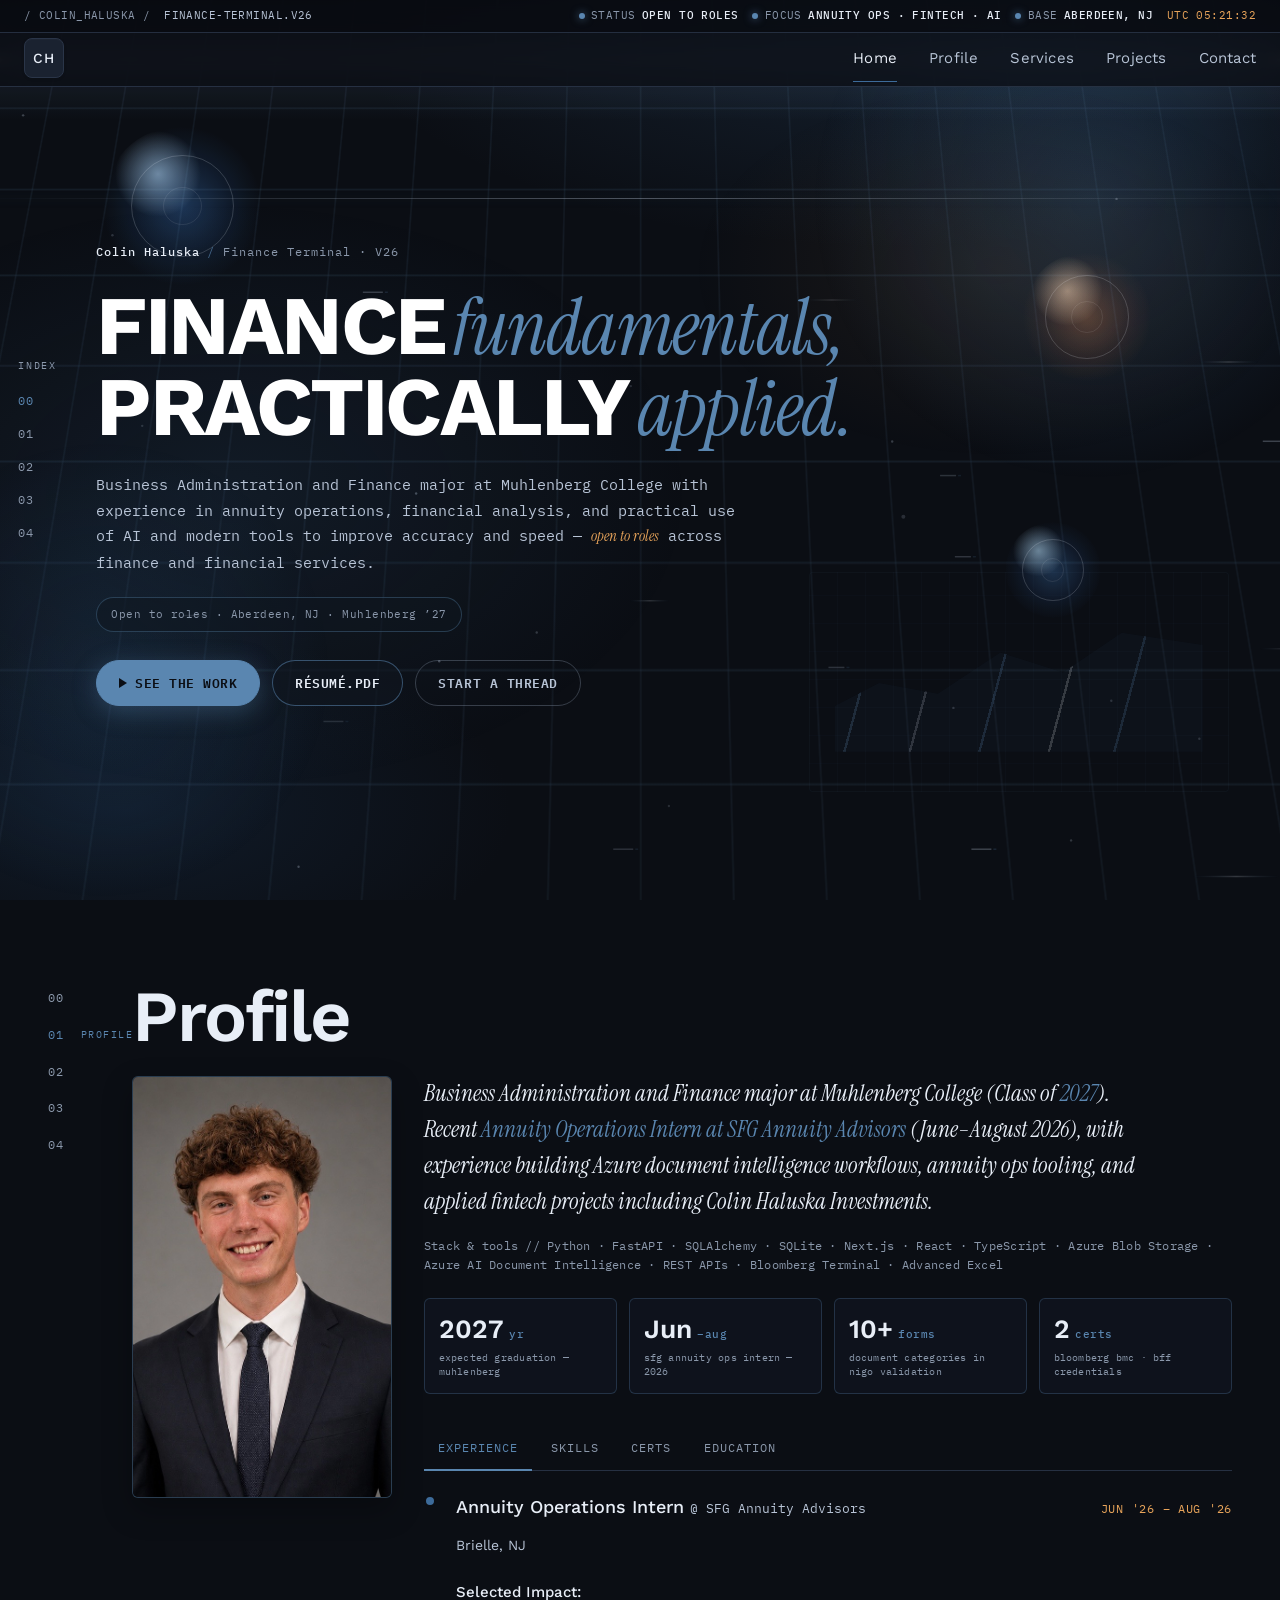
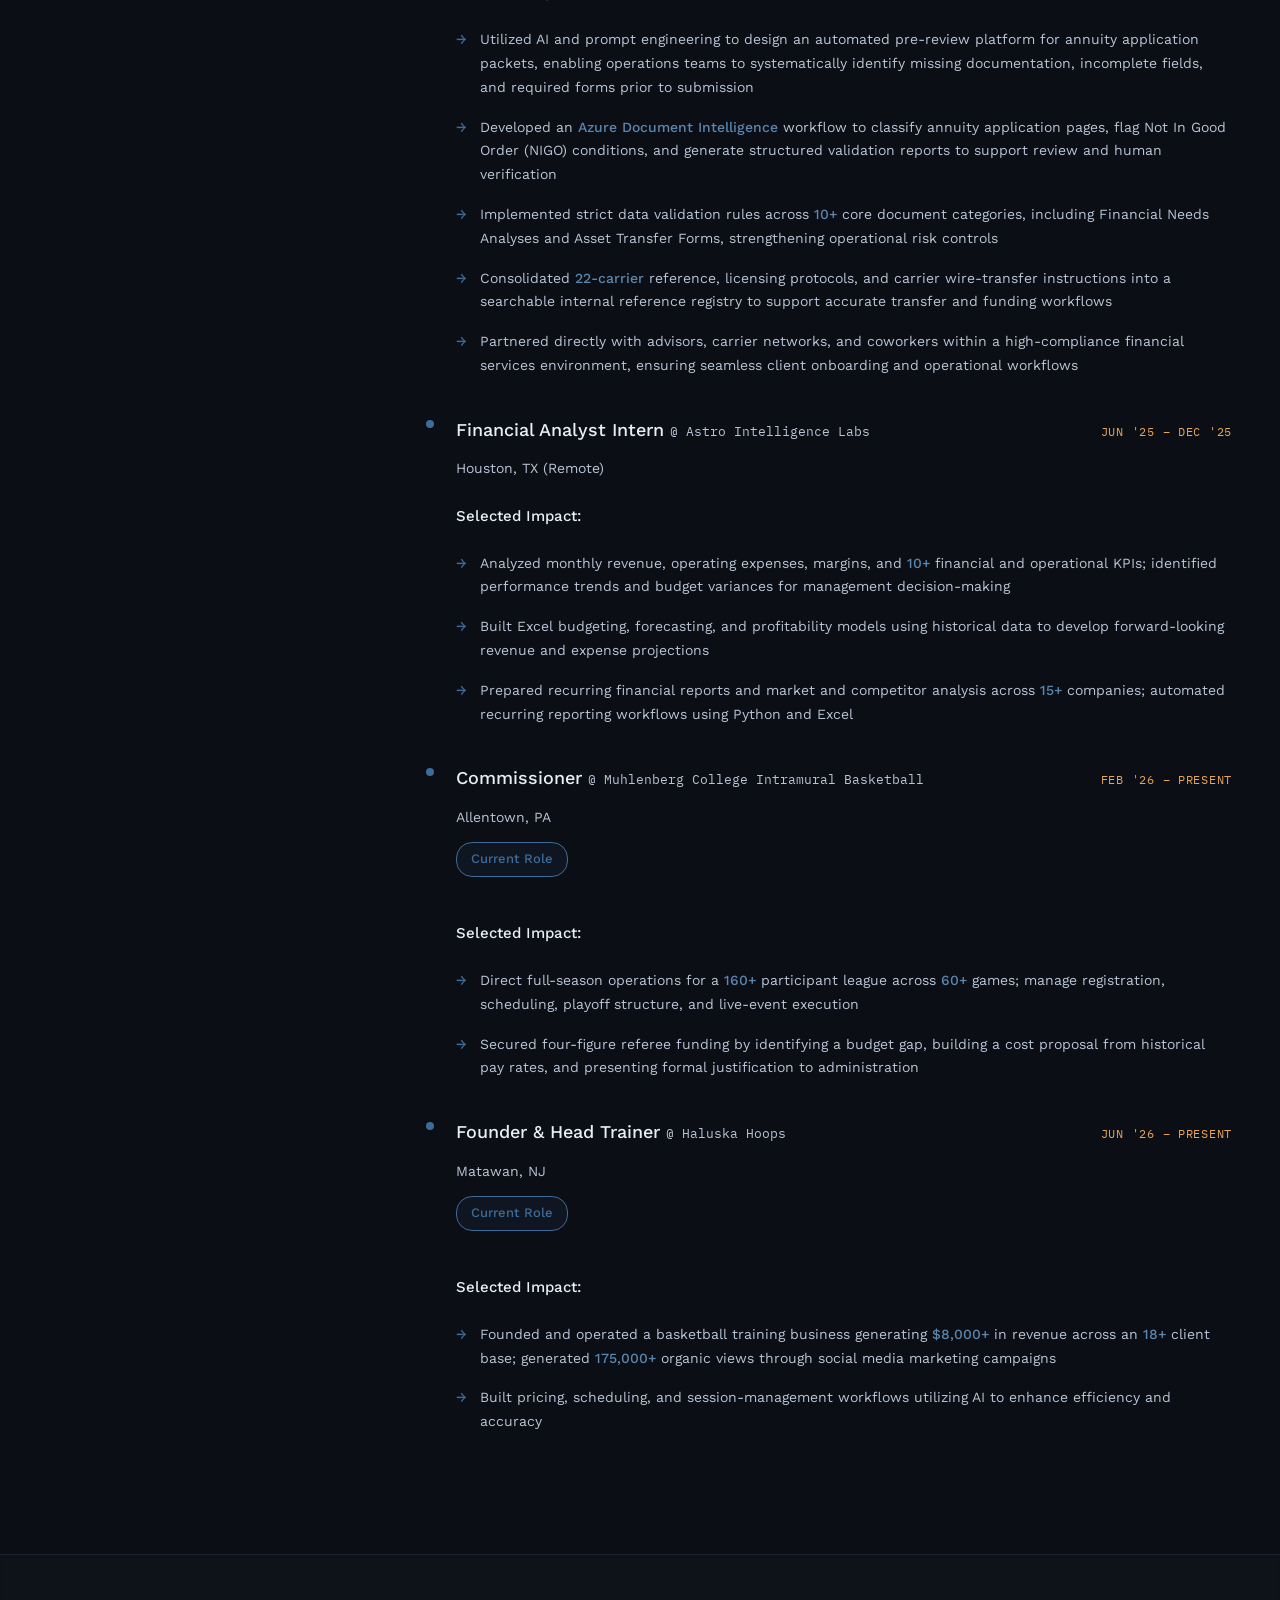
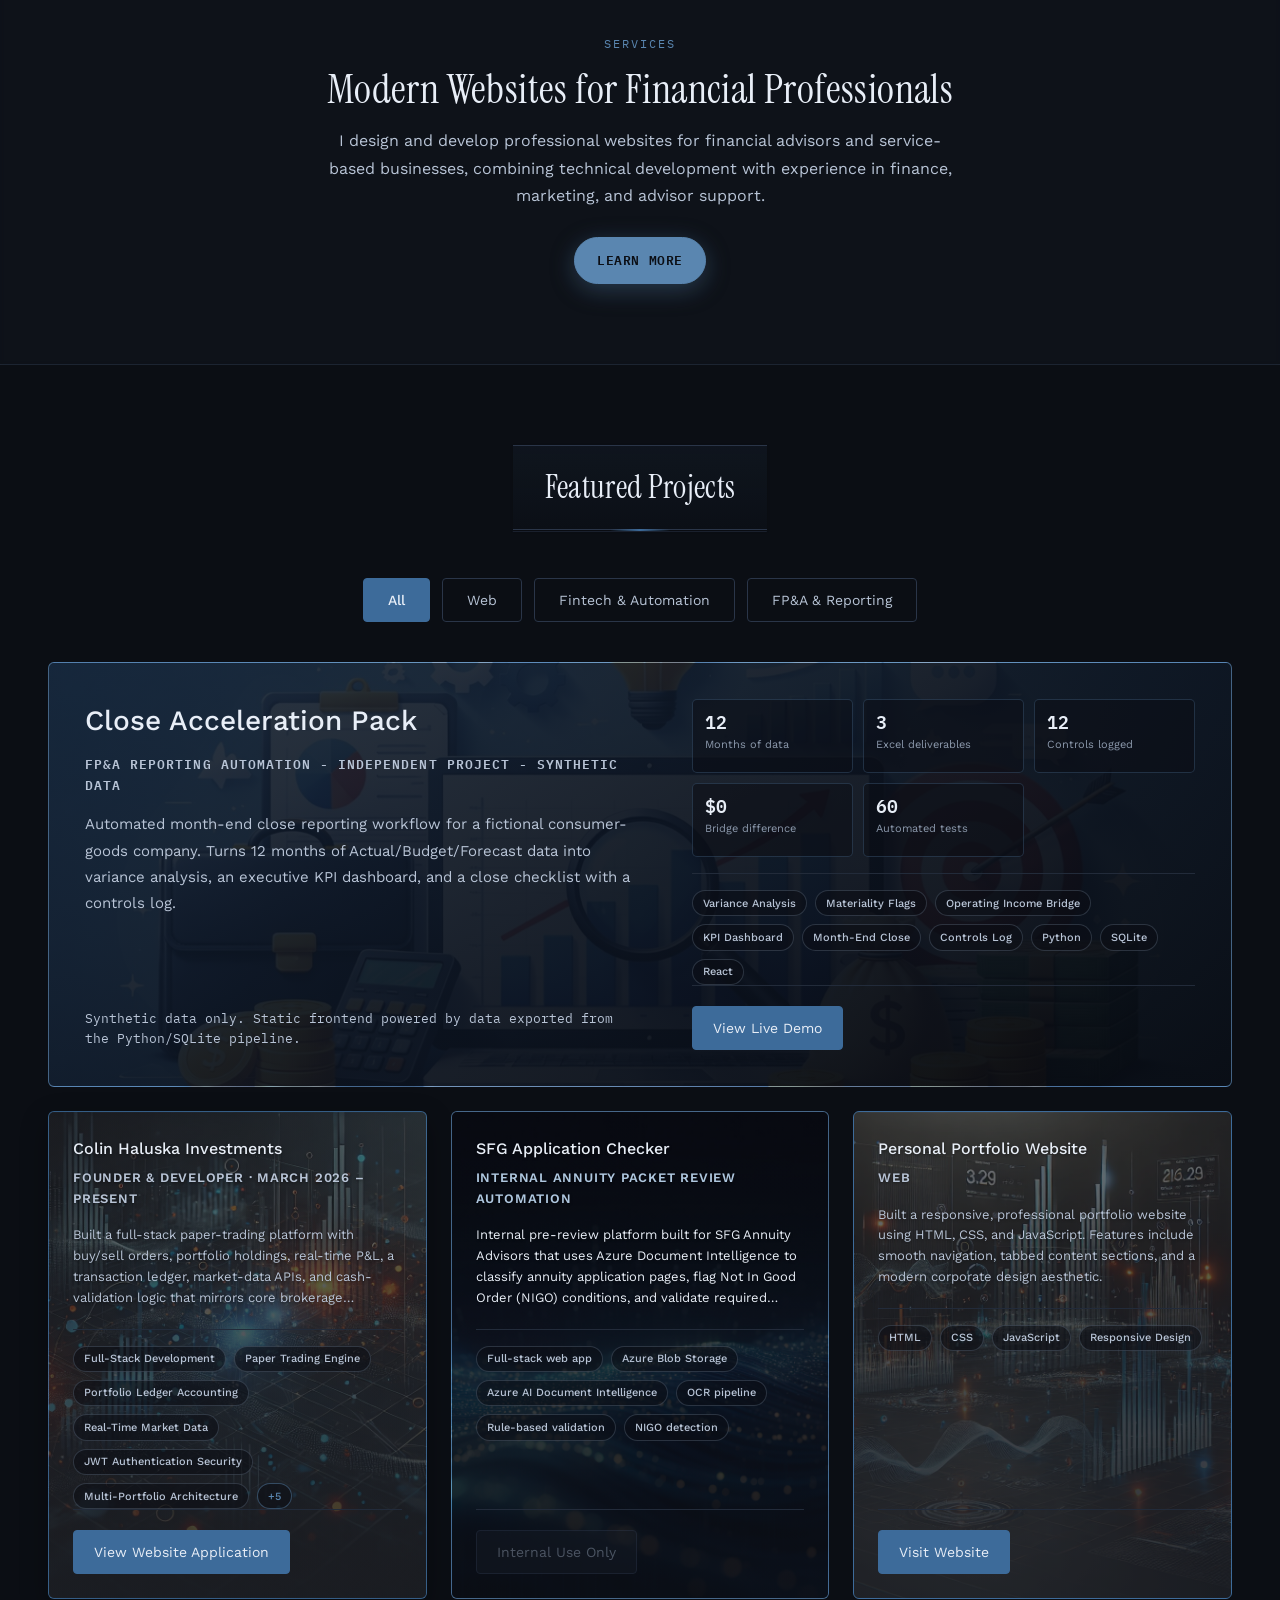
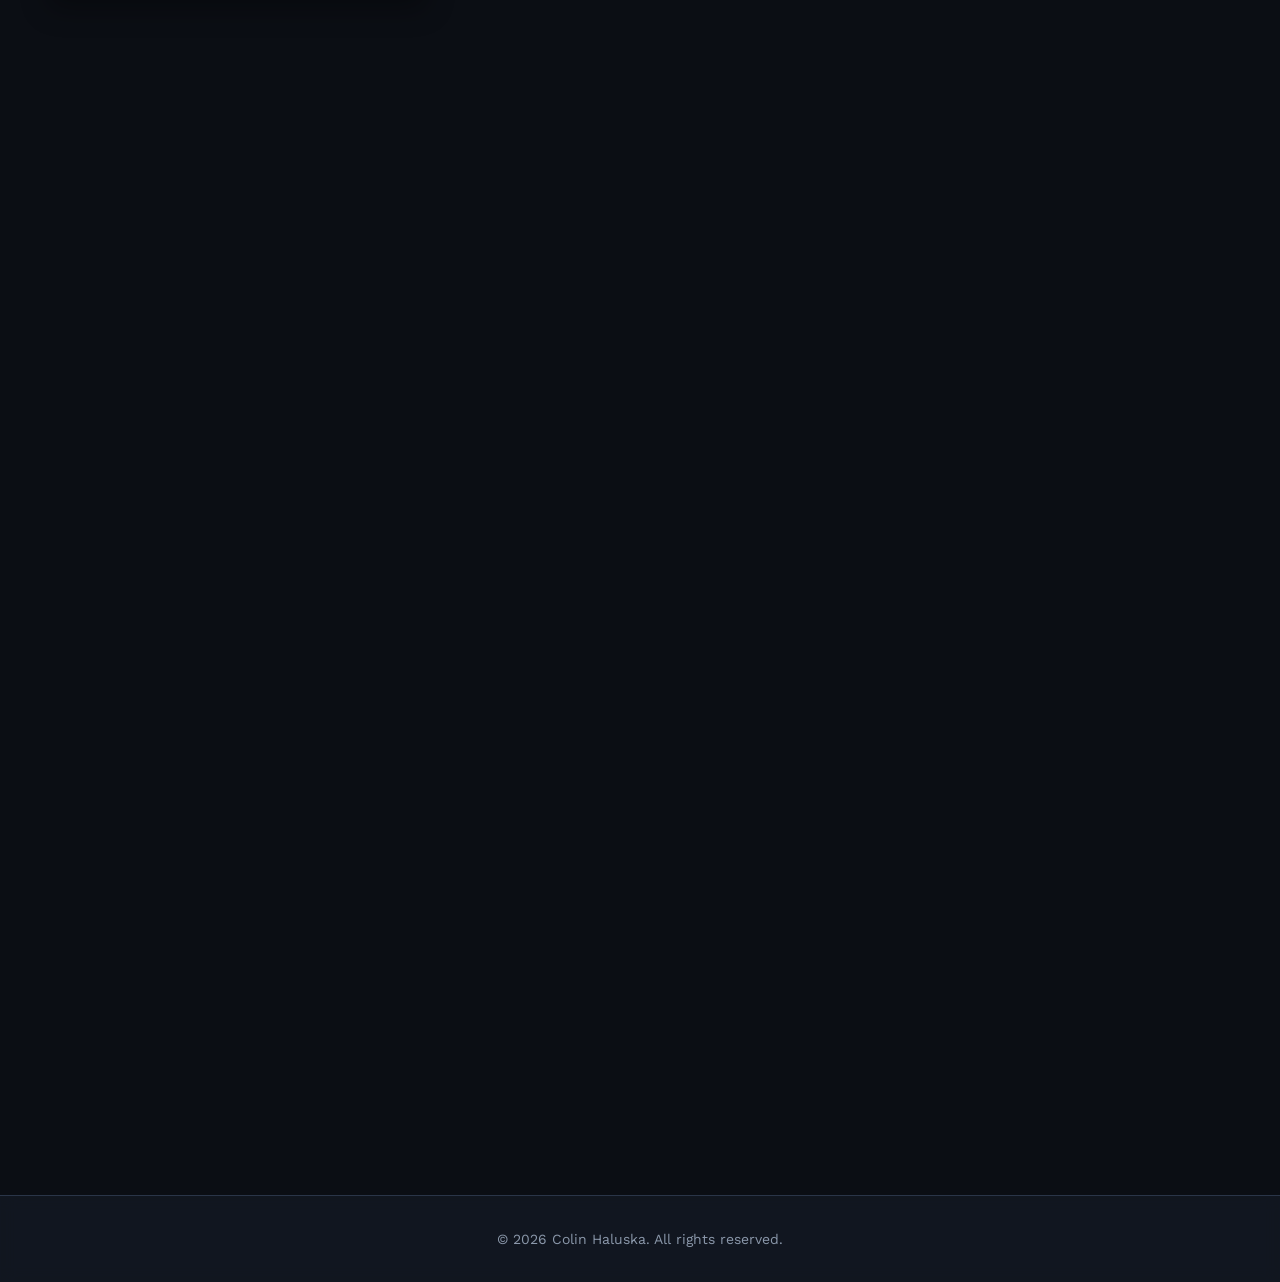
==== commit f9bf8db2: "Refine featured project card Co-authored-by: Cursor <cursoragent@cursor.com>" ====
--- a/index.html
+++ b/index.html
@@ -410,7 +410,7 @@
                                         <div class="project-stat"><strong>$0</strong><span>Bridge difference</span></div>
                                         <div class="project-stat"><strong>60</strong><span>Automated tests</span></div>
                                     </div>
-                                    <div class="project-chips" aria-label="Technologies and capabilities">
+                                    <div class="project-chips project-chips--show-all" aria-label="Technologies and capabilities">
                                         <span>Variance Analysis</span>
                                         <span>Materiality Flags</span>
                                         <span>Operating Income Bridge</span>
@@ -423,7 +423,6 @@
                                     </div>
                                     <div class="project-actions">
                                         <a href="https://close-acceleration-pack.vercel.app/" target="_blank" rel="noopener noreferrer" class="project-link-button" aria-label="View Close Acceleration Pack live demo"><span>View Live Demo</span></a>
-                                        <button class="project-link-button project-link-button--todo" disabled data-todo-url="[GITHUB_REPO_URL]" title="TODO: Add GITHUB_REPO_URL" aria-label="View Close Acceleration Pack on GitHub; link coming soon"><span>View on GitHub</span></button>
                                     </div>
                                 </div>
                             </div>
--- a/styles.css
+++ b/styles.css
@@ -4327,7 +4327,11 @@
 .close-acceleration-card {
     border-color: rgba(90, 134, 176, 0.72);
     background:
-        linear-gradient(150deg, rgba(61, 107, 154, 0.15), rgba(26, 34, 48, 0.94) 52%, rgba(11, 14, 20, 0.96));
+        linear-gradient(150deg, rgba(16, 29, 45, 0.88), rgba(11, 18, 29, 0.94) 52%, rgba(7, 10, 16, 0.97)),
+        url("assets/close-acceleration-bg.jpg");
+    background-position: center, center 52%;
+    background-repeat: no-repeat;
+    background-size: cover;
 }
 
 .project-featured-layout,
@@ -4370,7 +4374,7 @@
 .project-chips .project-chip-more {
     color: var(--accent-light);
     border-color: rgba(90, 134, 176, 0.48);
-    cursor: help;
+    cursor: default;
 }
 
 .project-actions {
@@ -4391,10 +4395,6 @@
 .project-link-button:focus-visible {
     outline: 2px solid var(--accent-light);
     outline-offset: 3px;
-}
-
-.project-link-button--todo {
-    border-style: dashed;
 }
 
 .project-card:focus-within {
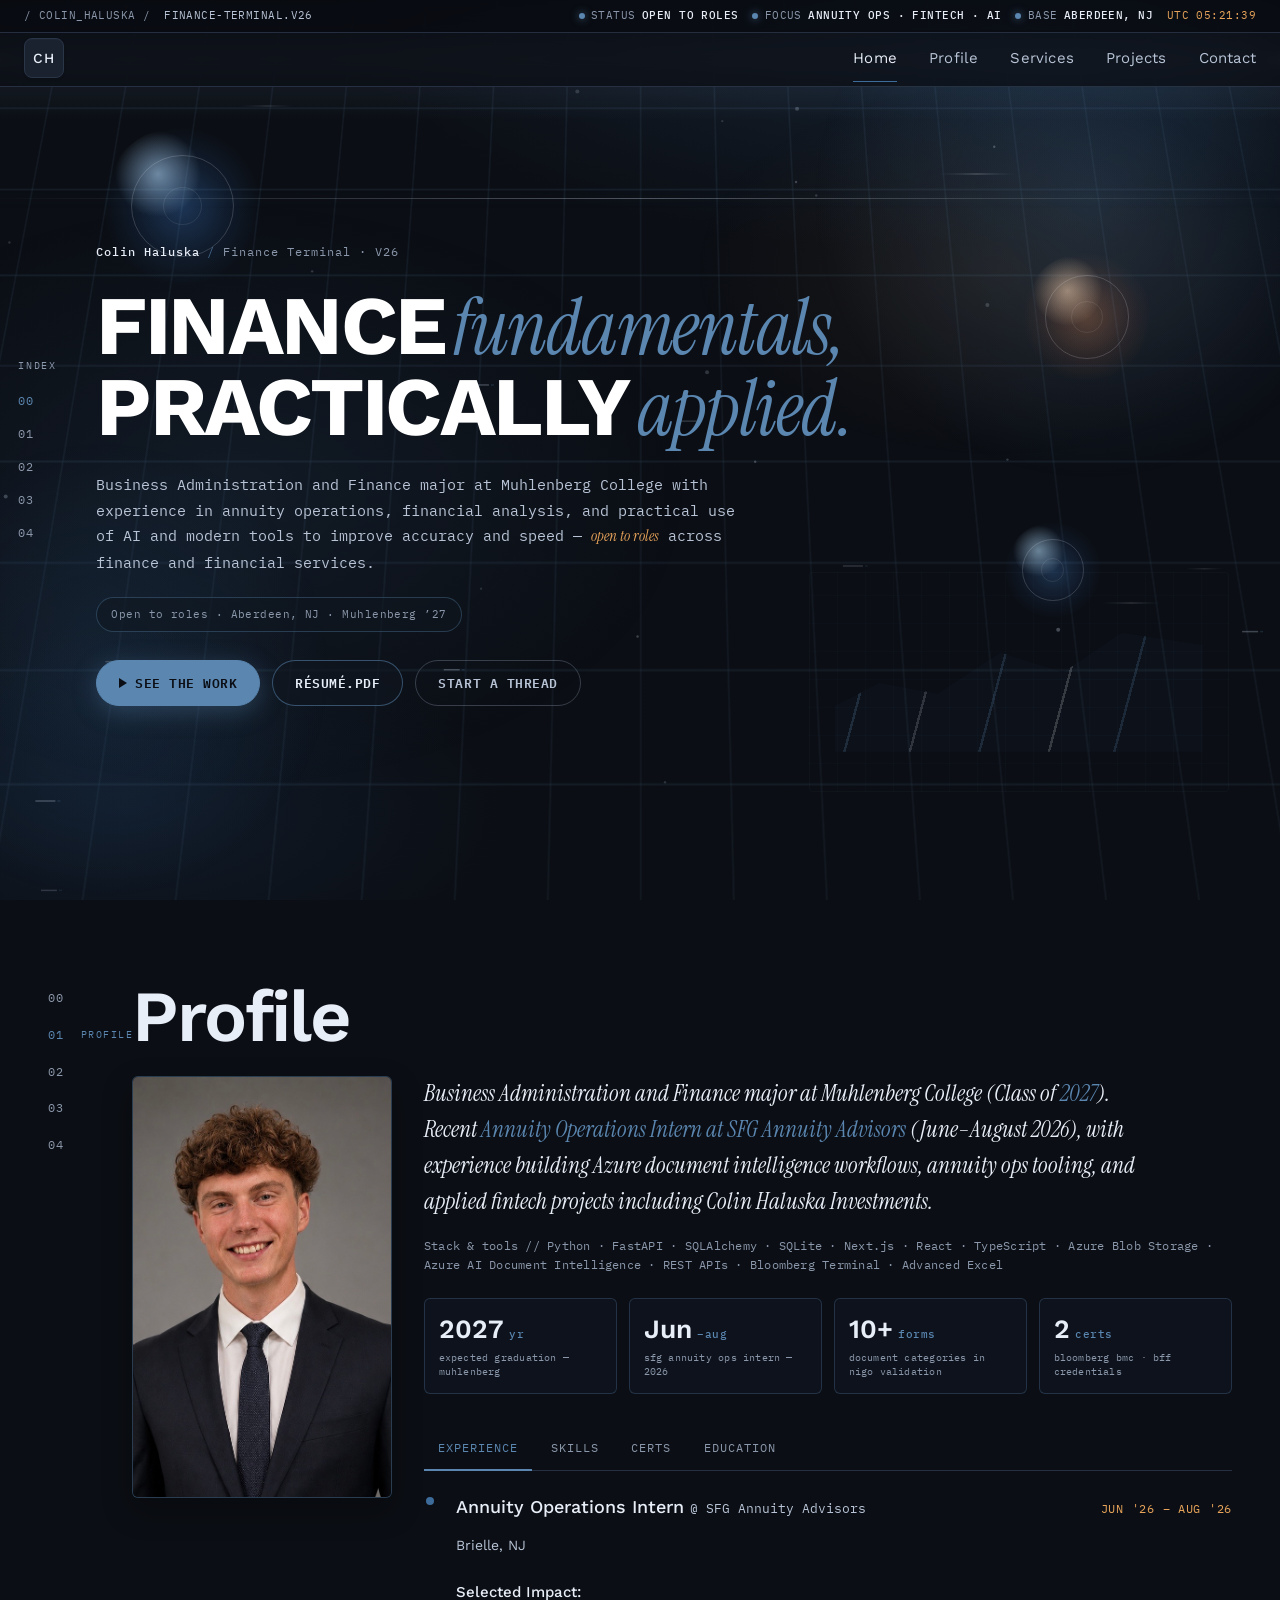
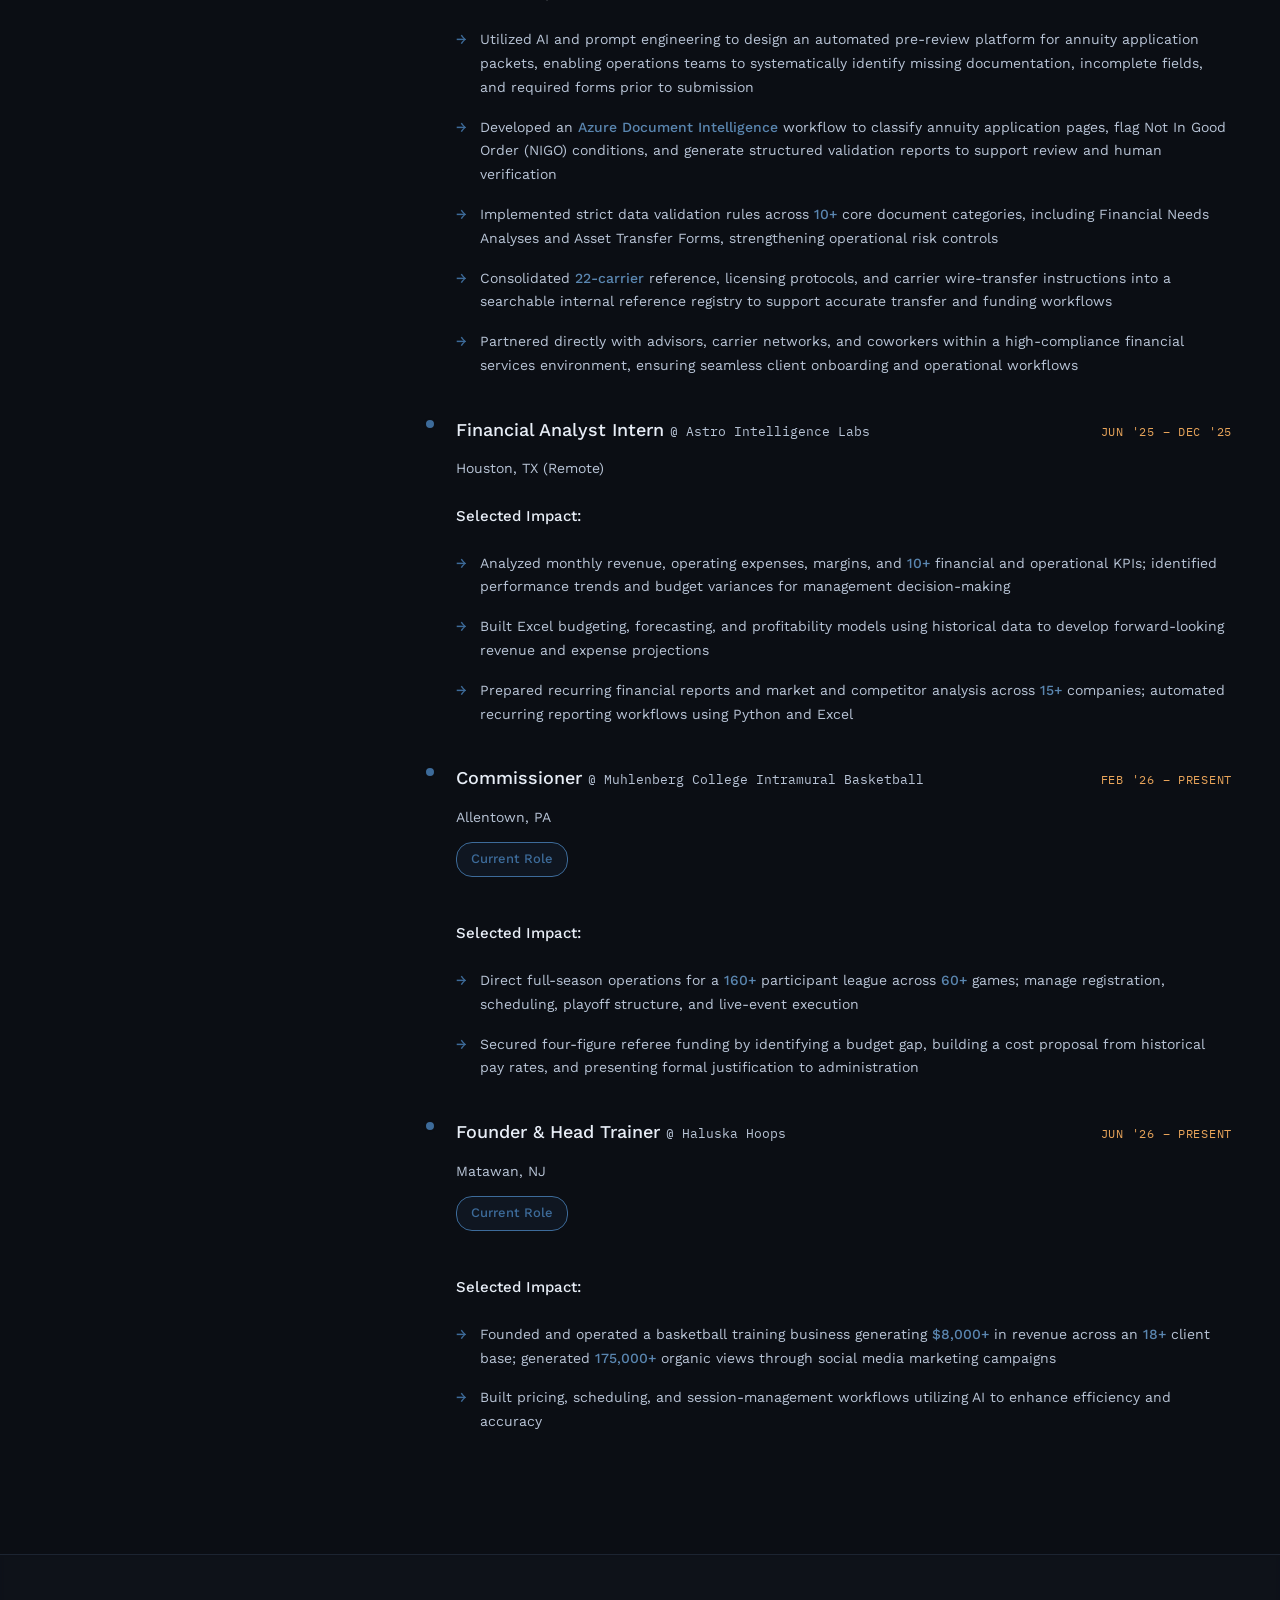
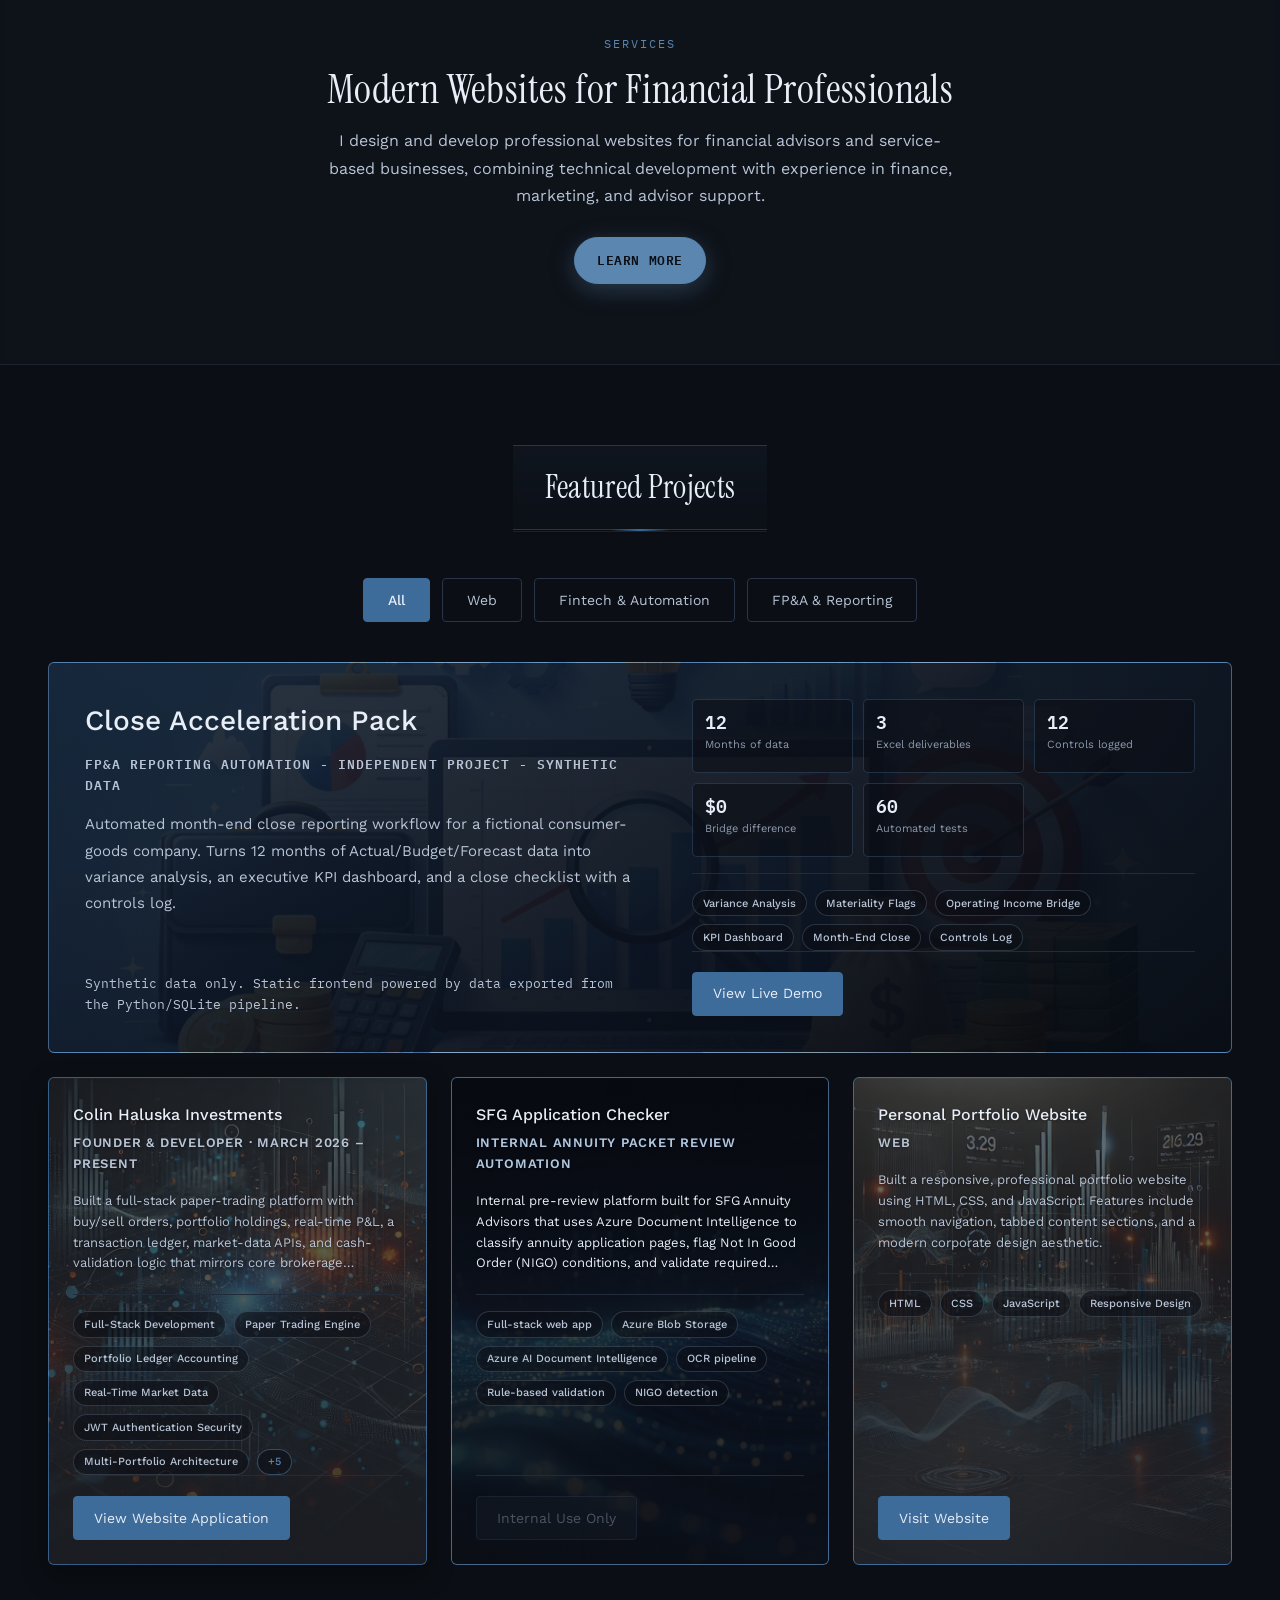
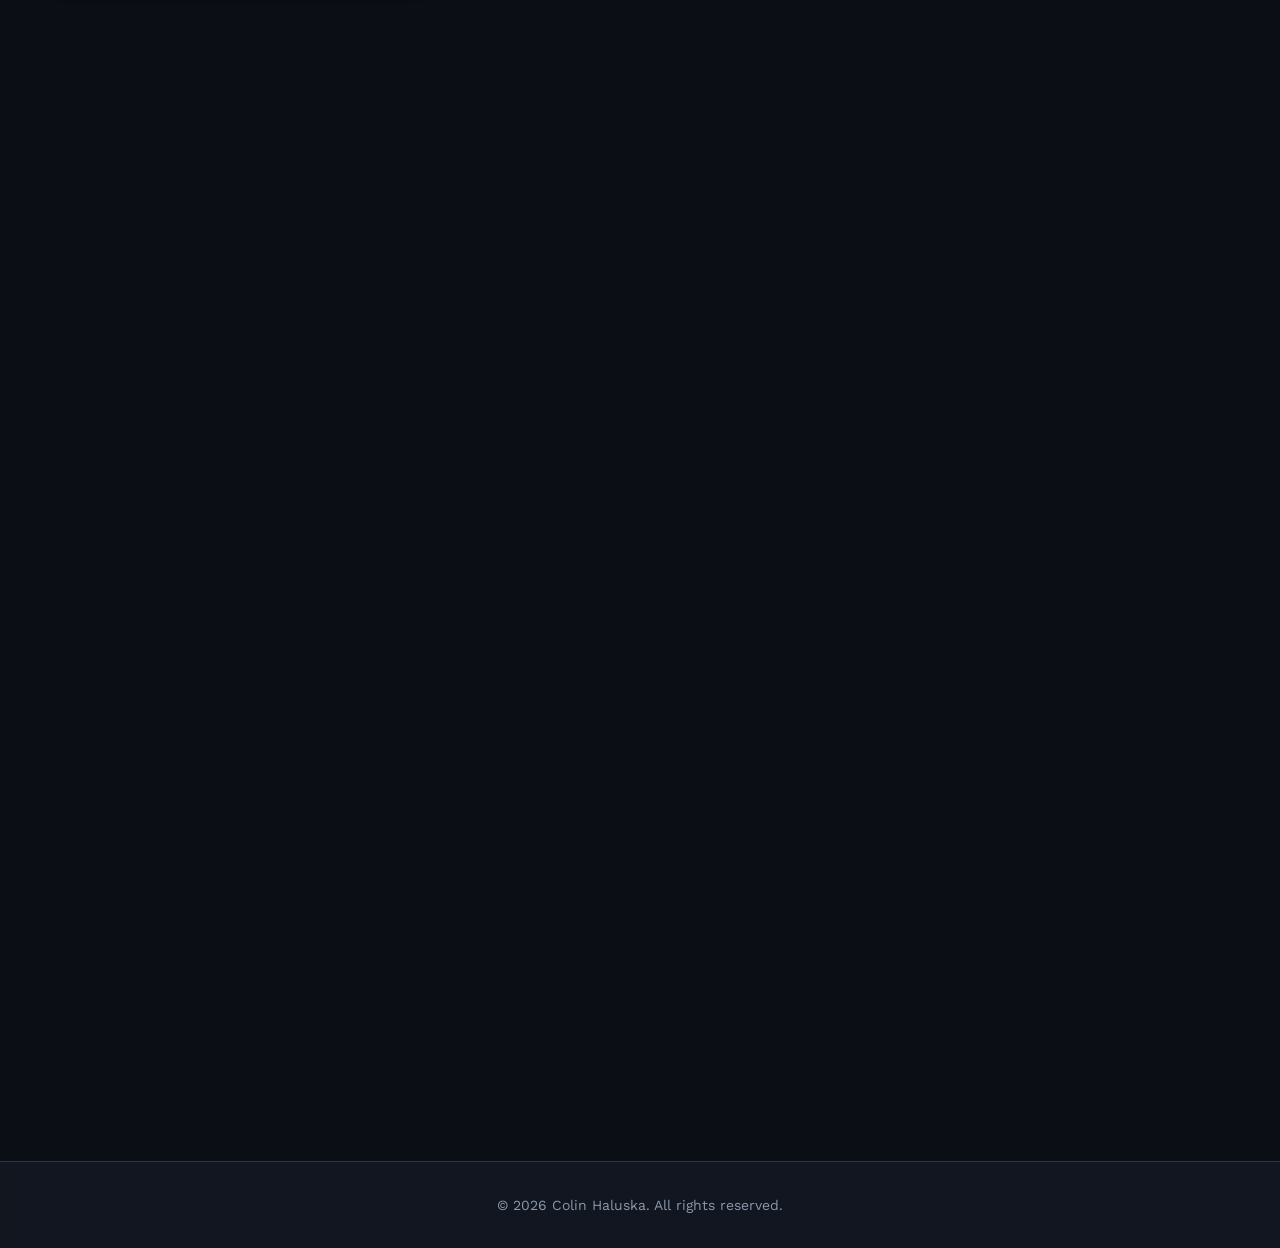
==== commit baf9d56f: "Remove featured project overflow chip Co-authored-by: Cursor <cursoragent@cursor.com>" ====
--- a/index.html
+++ b/index.html
@@ -410,16 +410,13 @@
                                         <div class="project-stat"><strong>$0</strong><span>Bridge difference</span></div>
                                         <div class="project-stat"><strong>60</strong><span>Automated tests</span></div>
                                     </div>
-                                    <div class="project-chips project-chips--show-all" aria-label="Technologies and capabilities">
+                                    <div class="project-chips" aria-label="Technologies and capabilities">
                                         <span>Variance Analysis</span>
                                         <span>Materiality Flags</span>
                                         <span>Operating Income Bridge</span>
                                         <span>KPI Dashboard</span>
                                         <span>Month-End Close</span>
                                         <span>Controls Log</span>
-                                        <span>Python</span>
-                                        <span>SQLite</span>
-                                        <span>React</span>
                                     </div>
                                     <div class="project-actions">
                                         <a href="https://close-acceleration-pack.vercel.app/" target="_blank" rel="noopener noreferrer" class="project-link-button" aria-label="View Close Acceleration Pack live demo"><span>View Live Demo</span></a>
